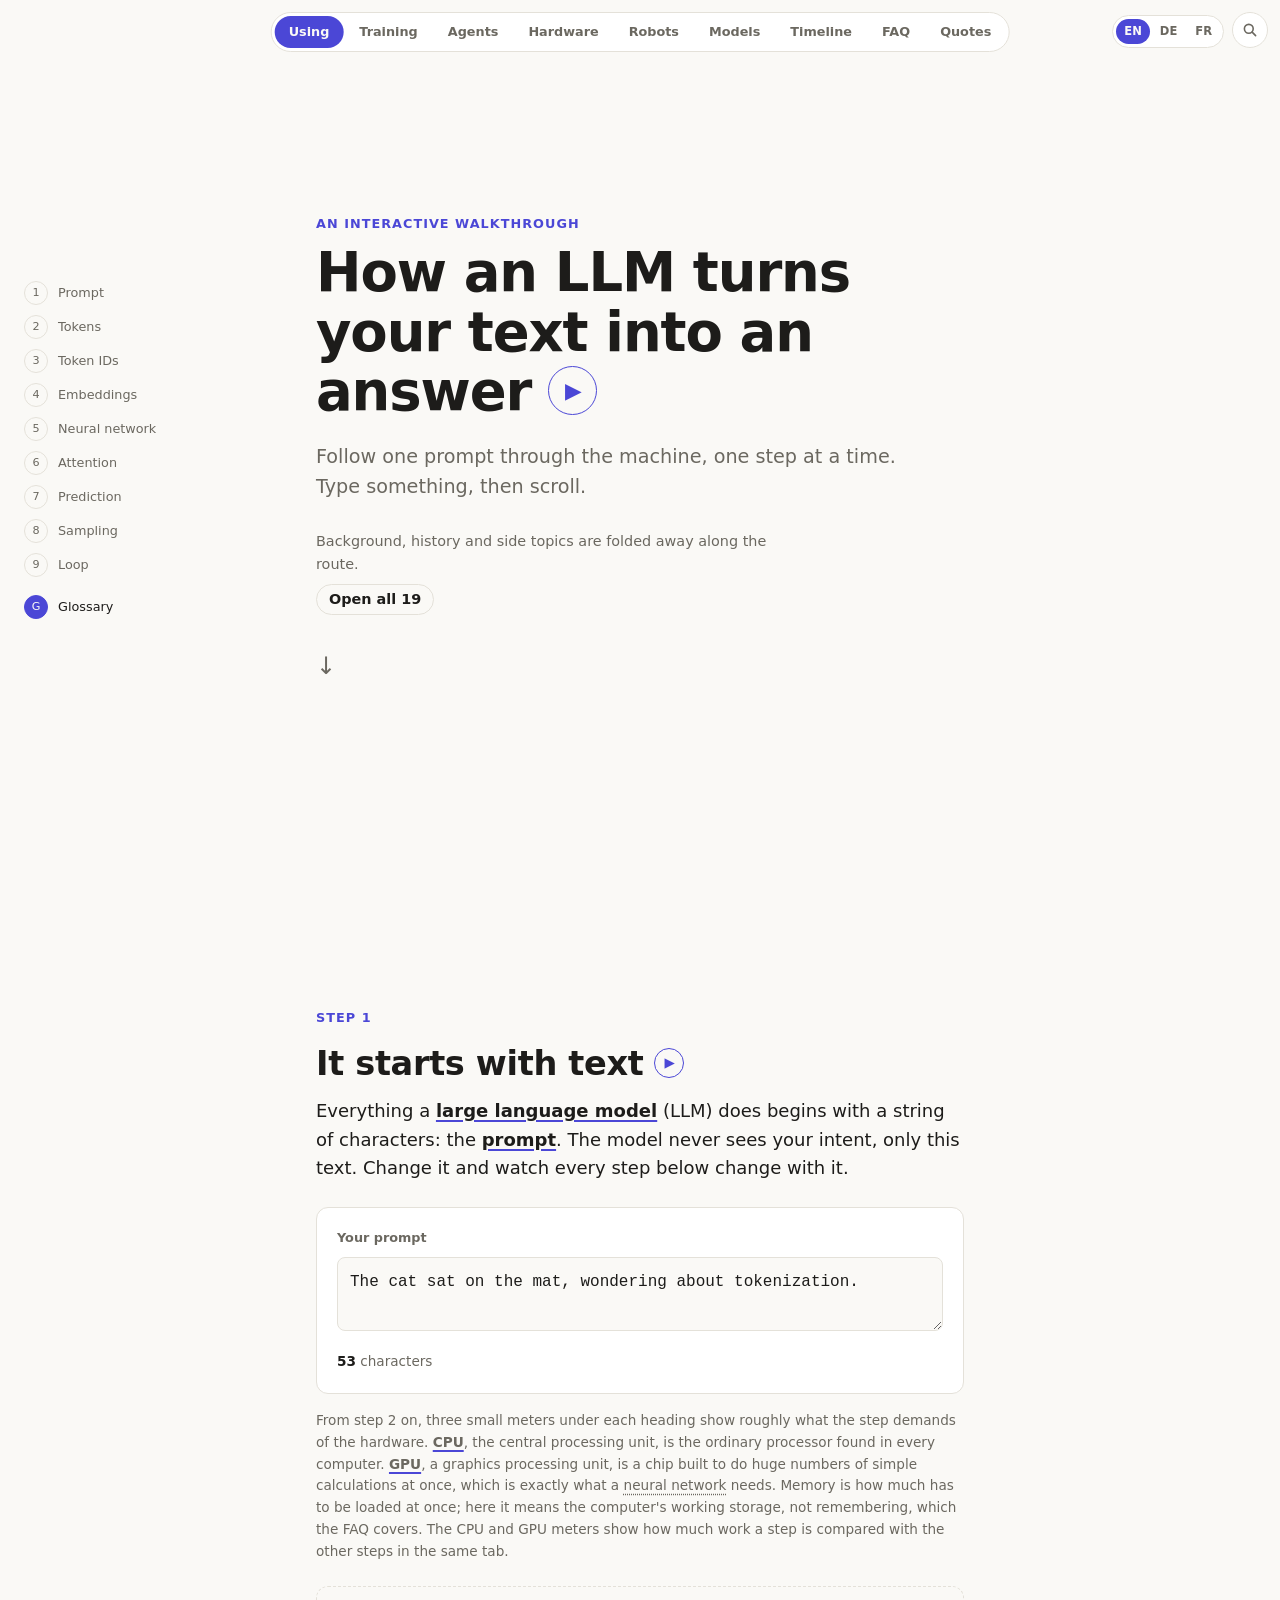
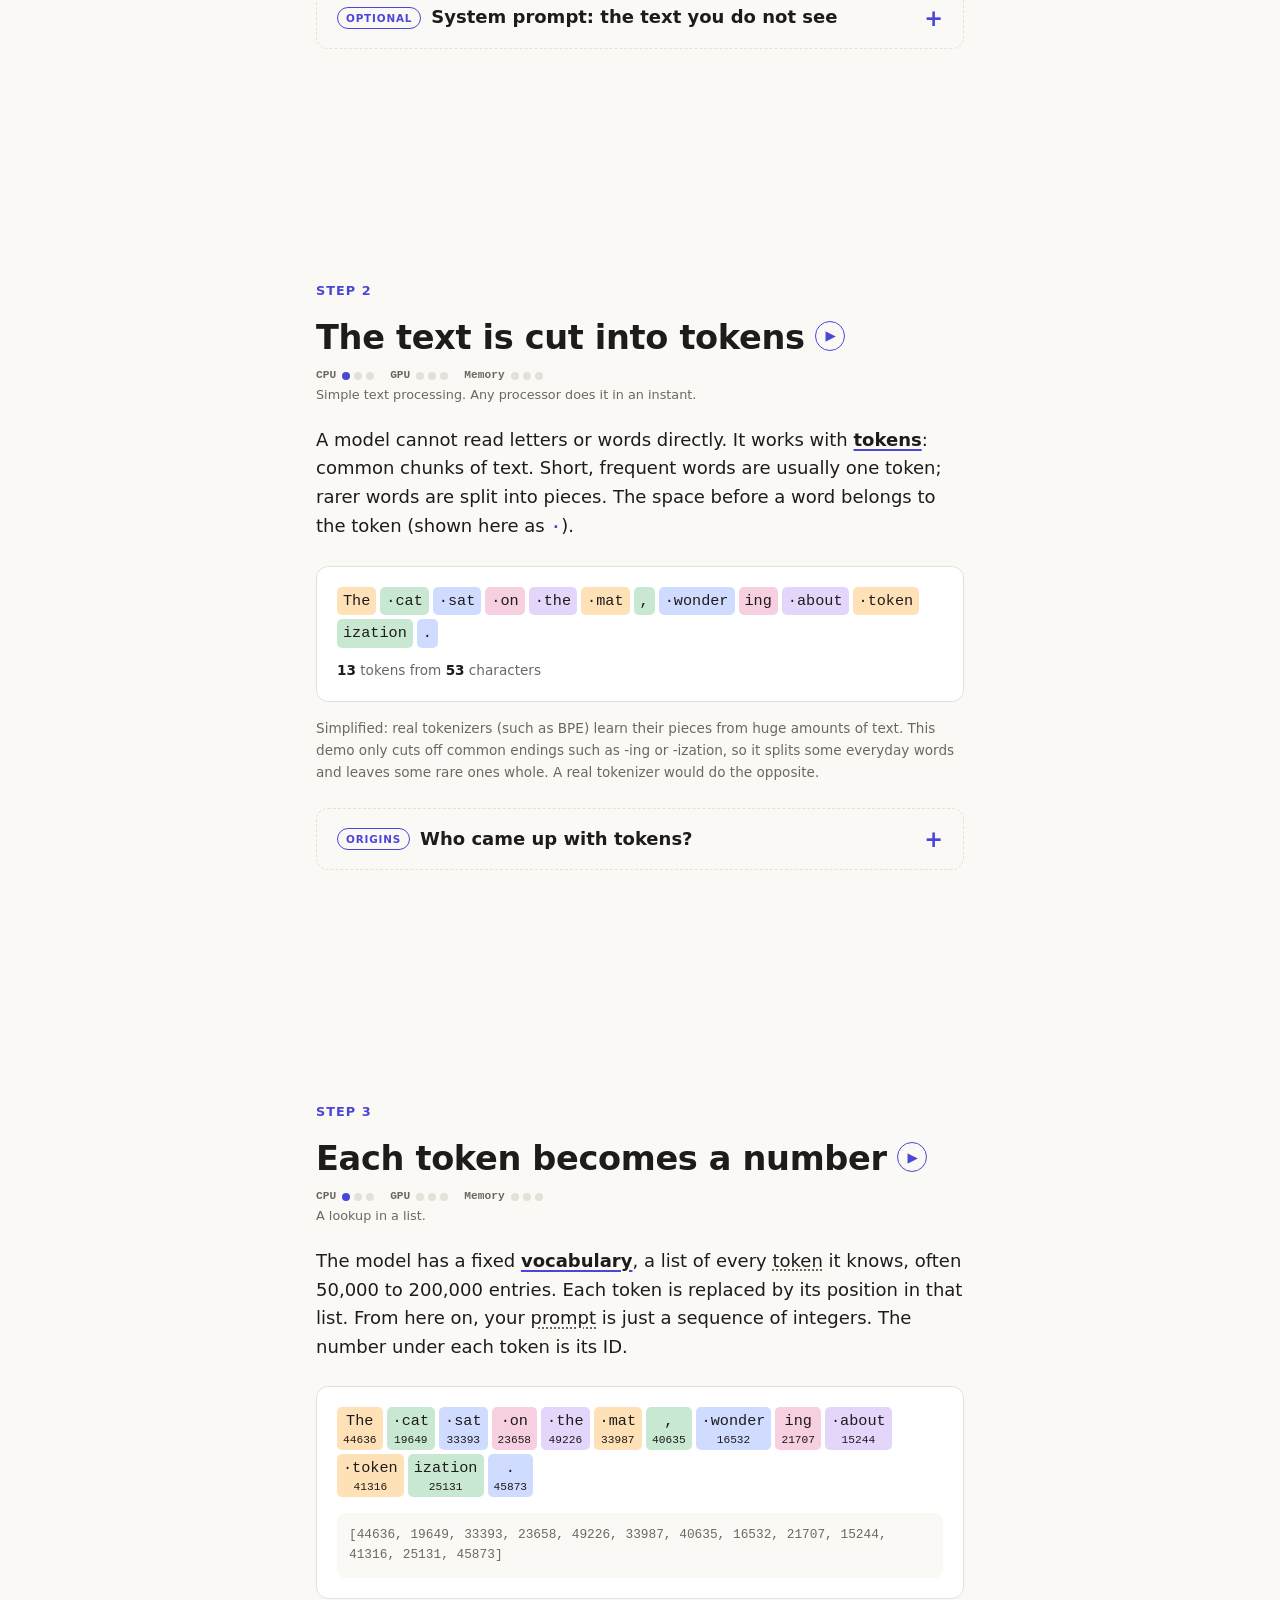
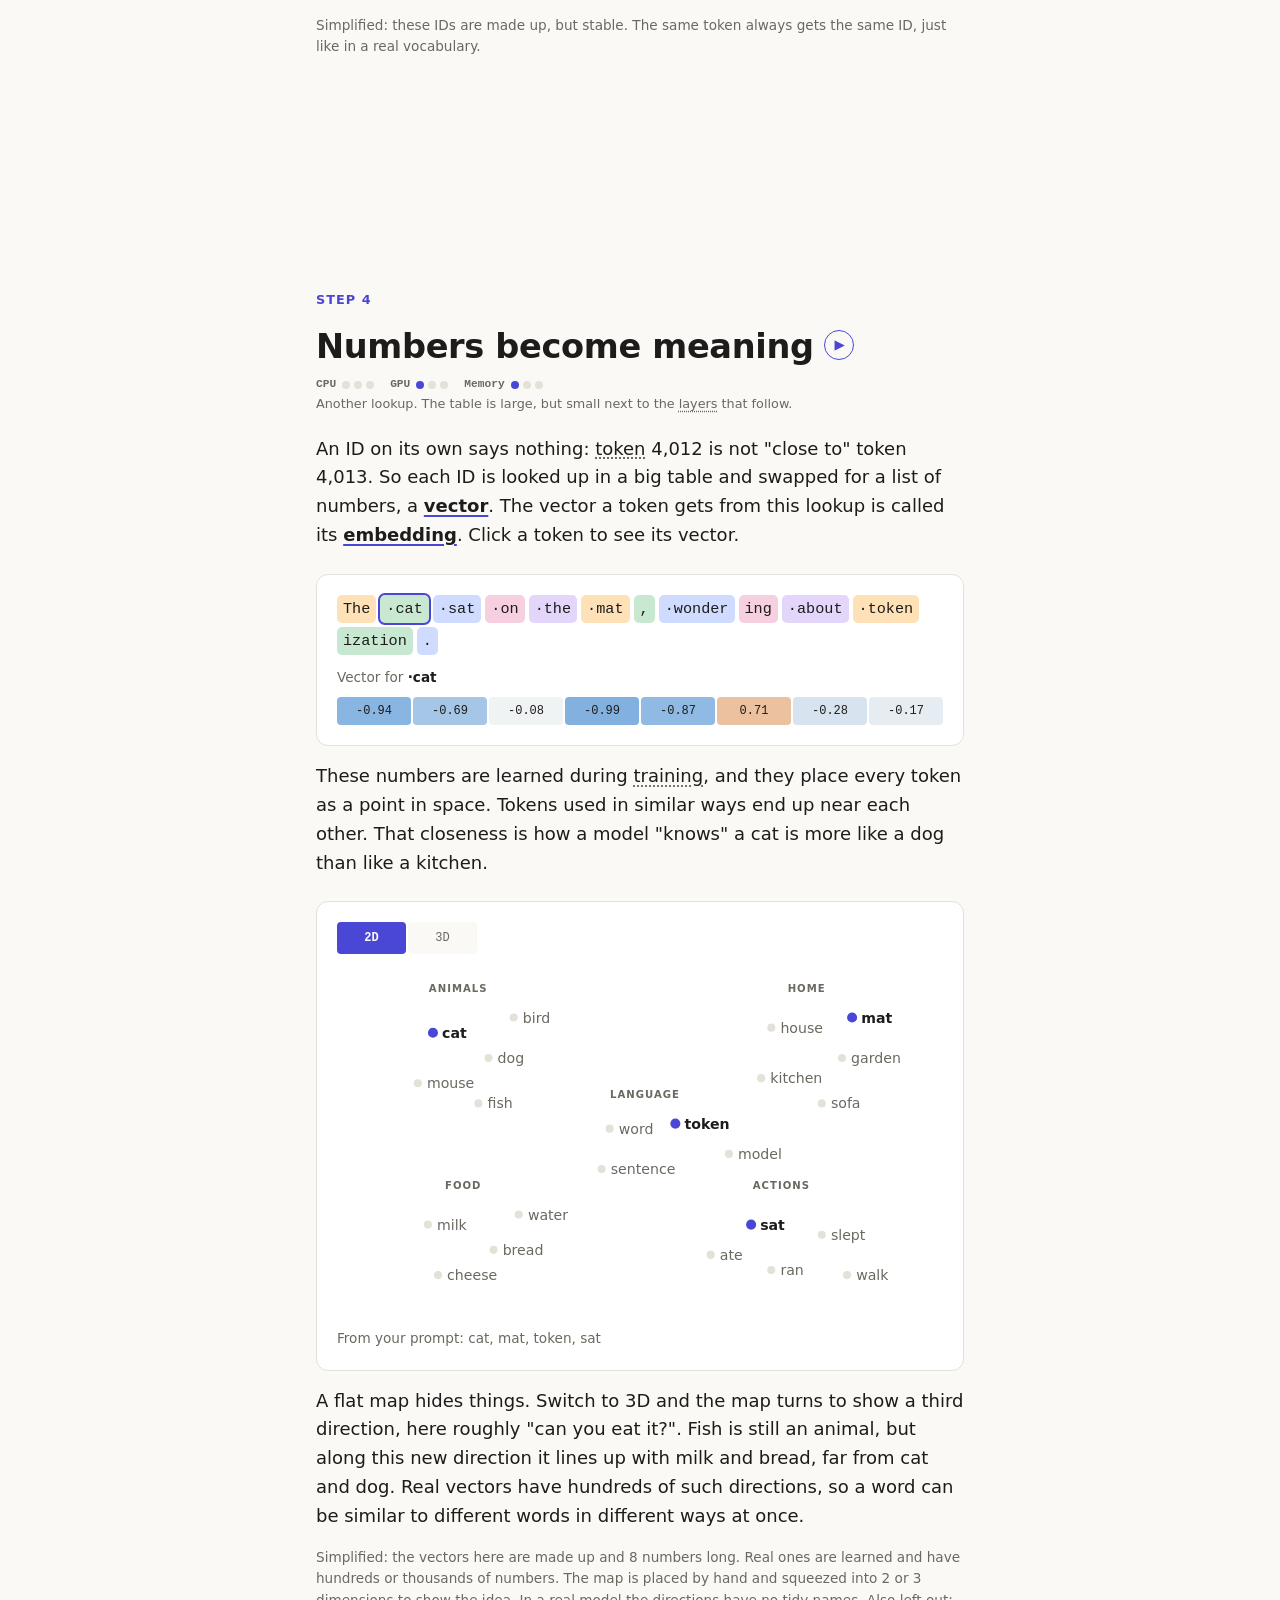
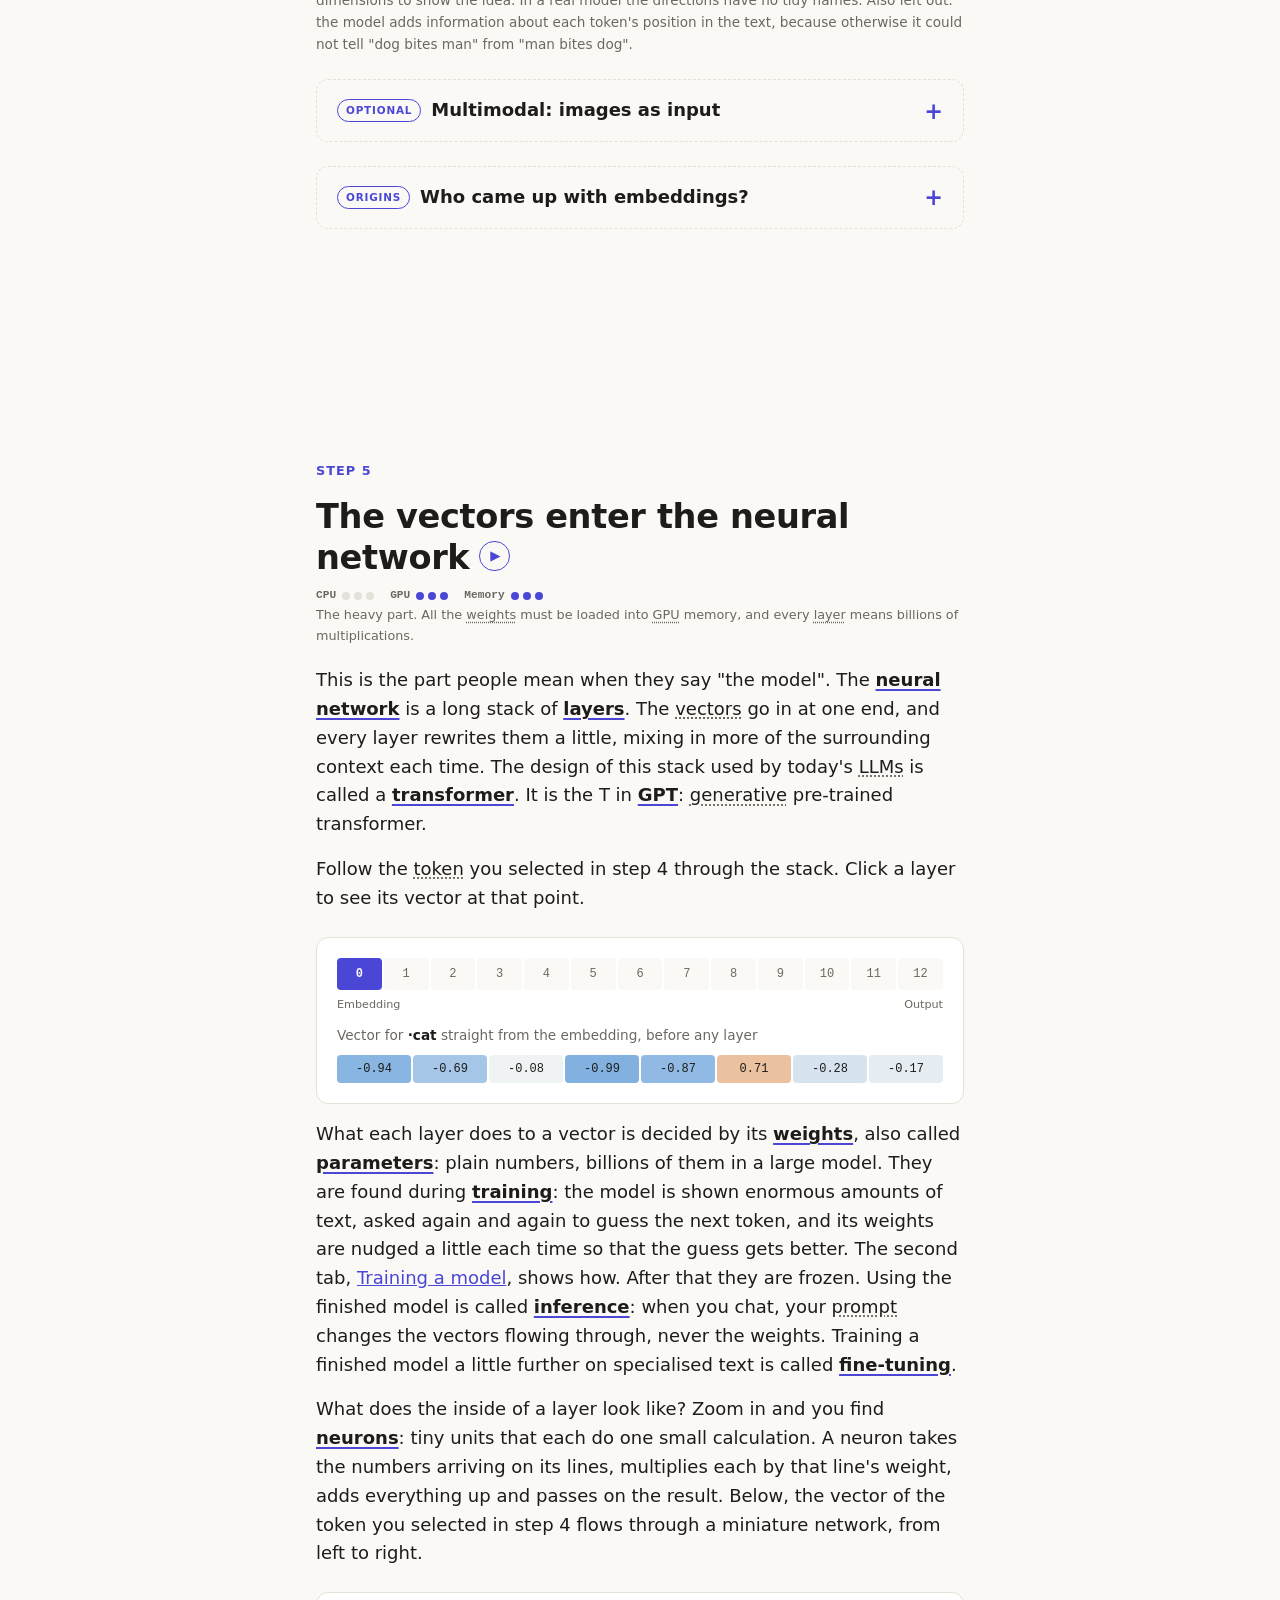
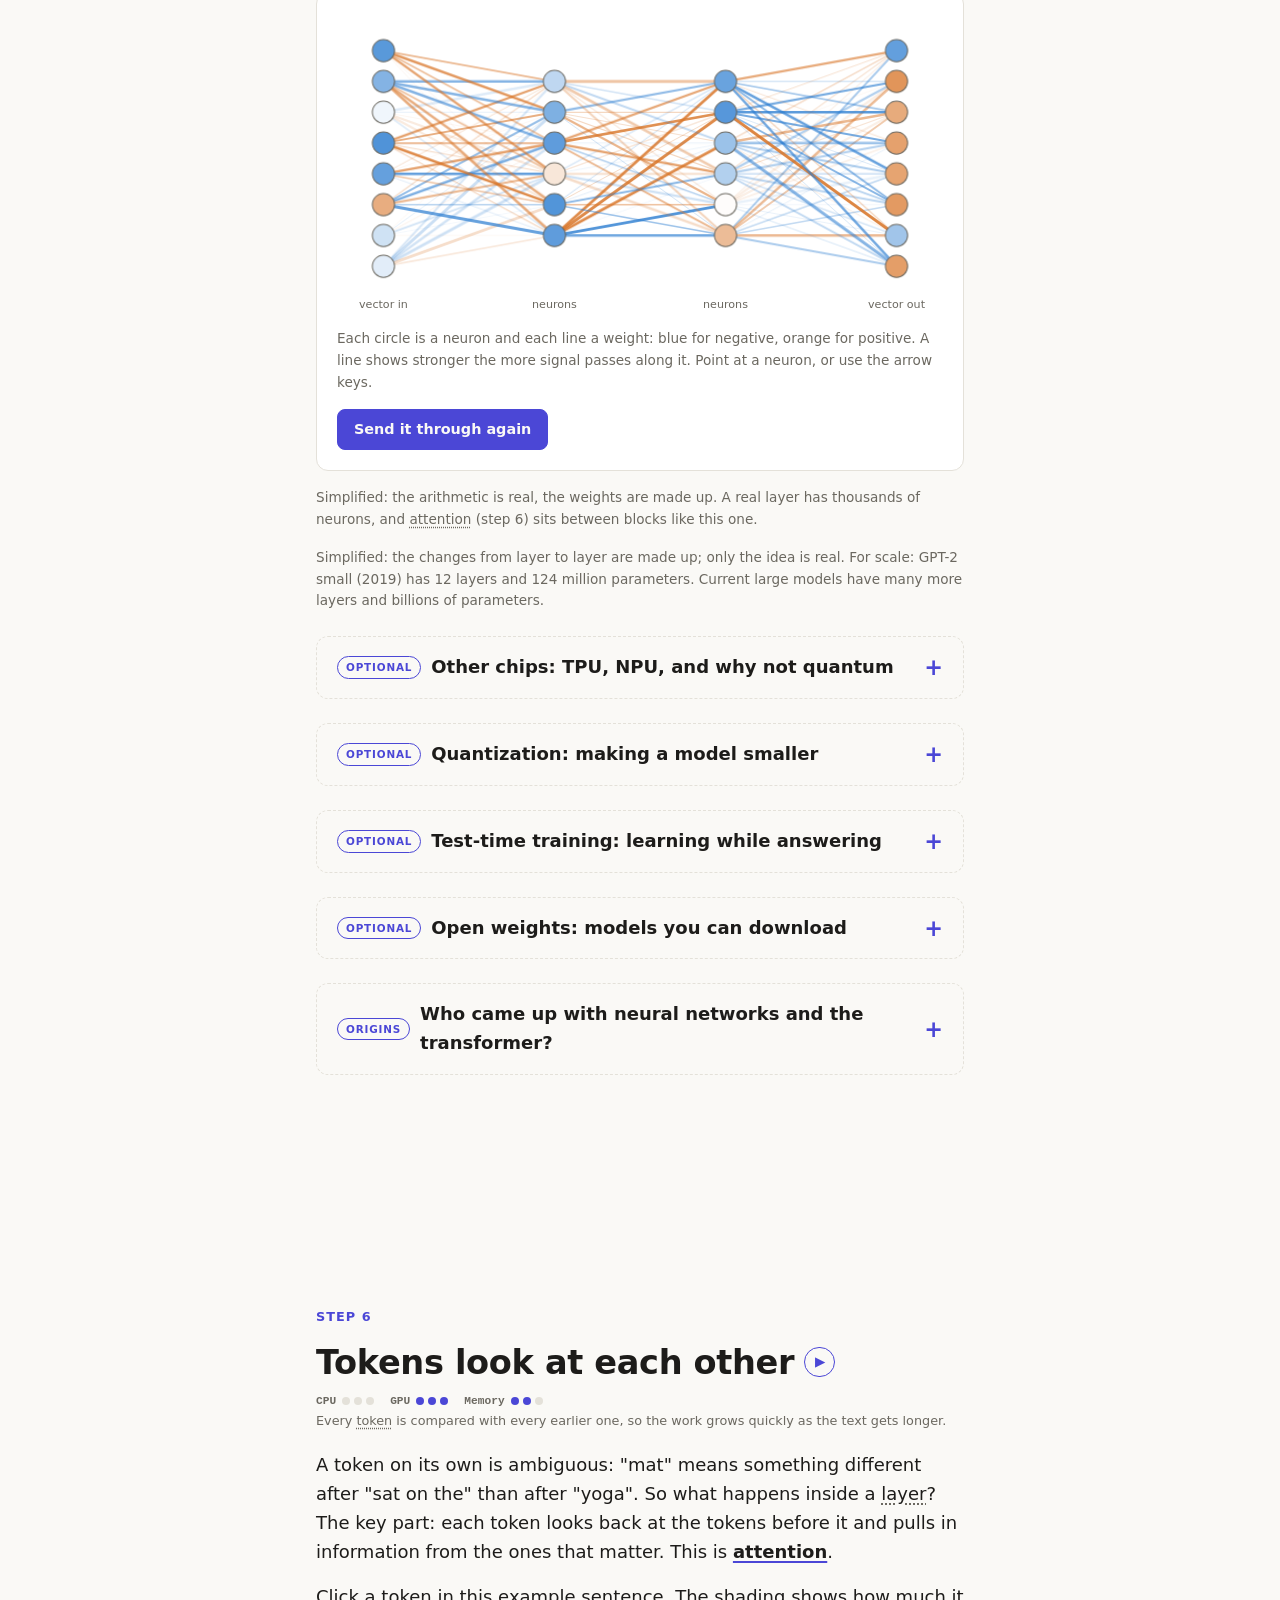
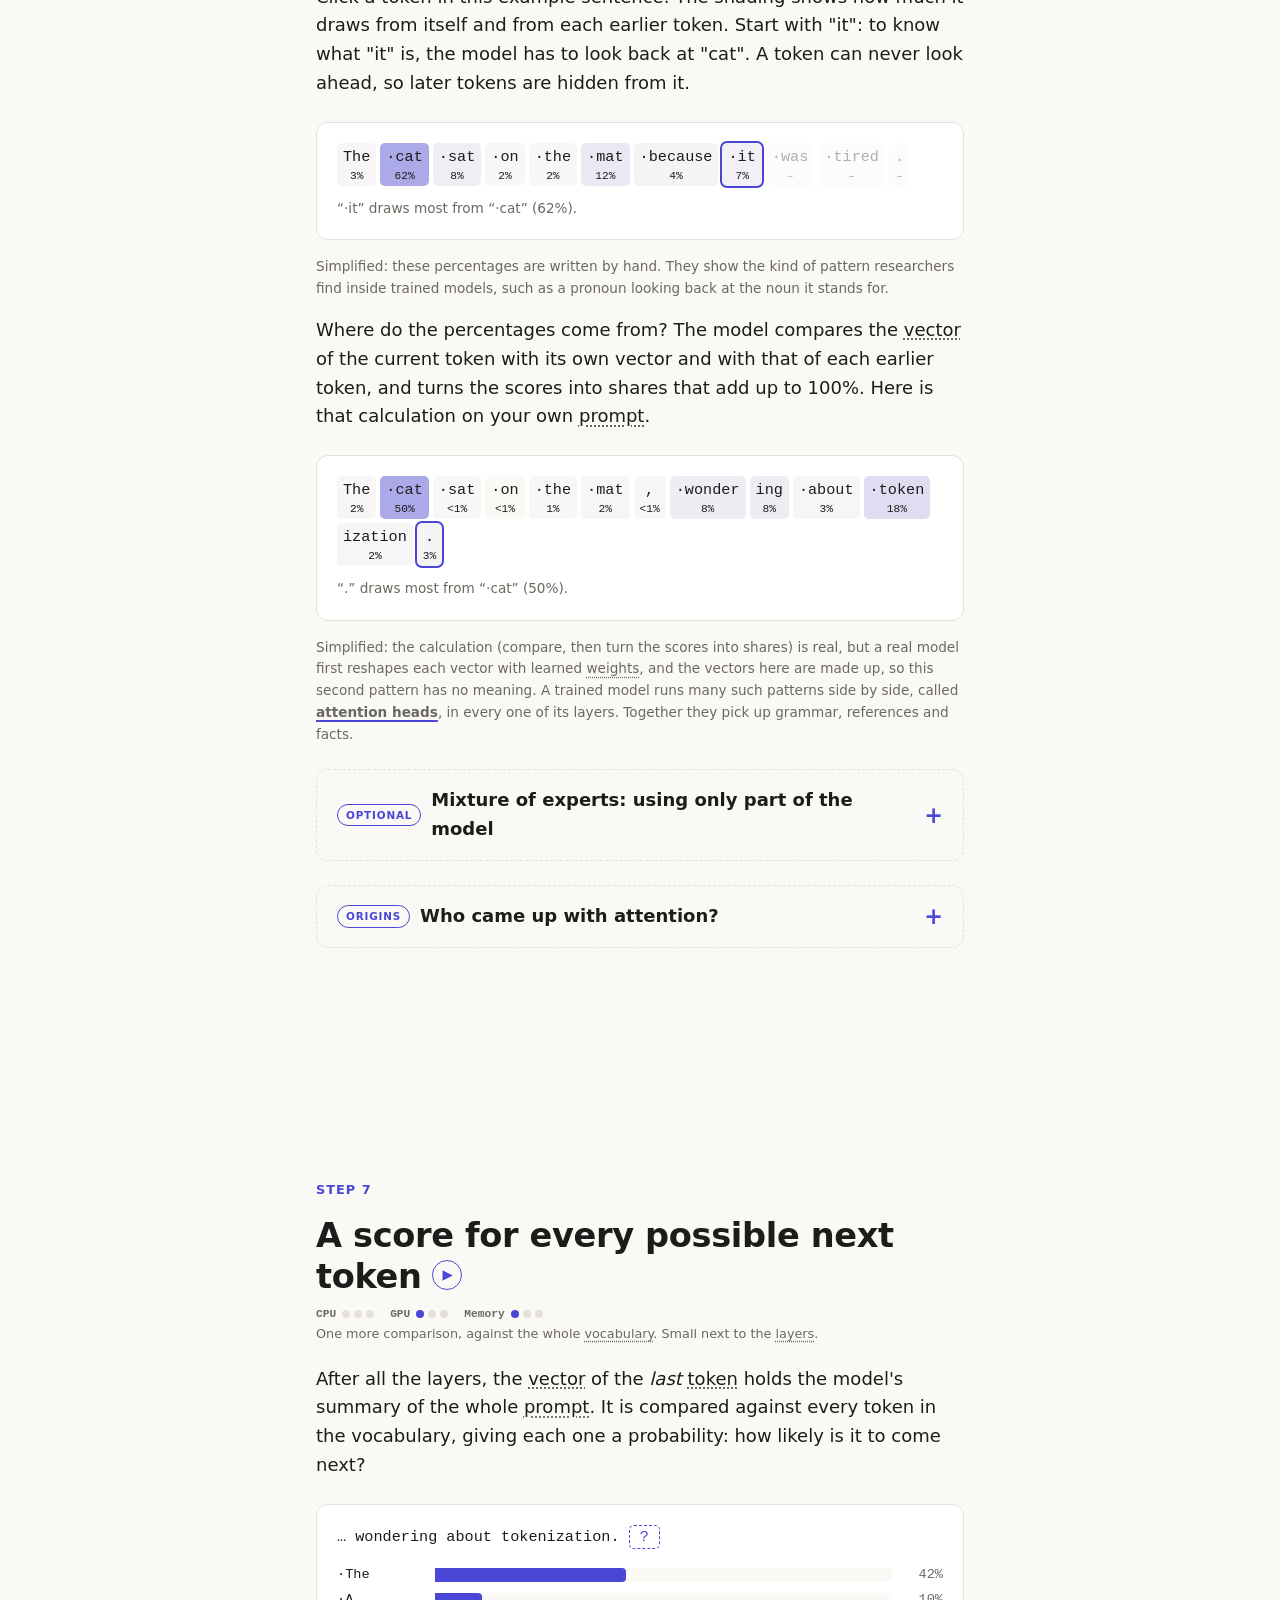
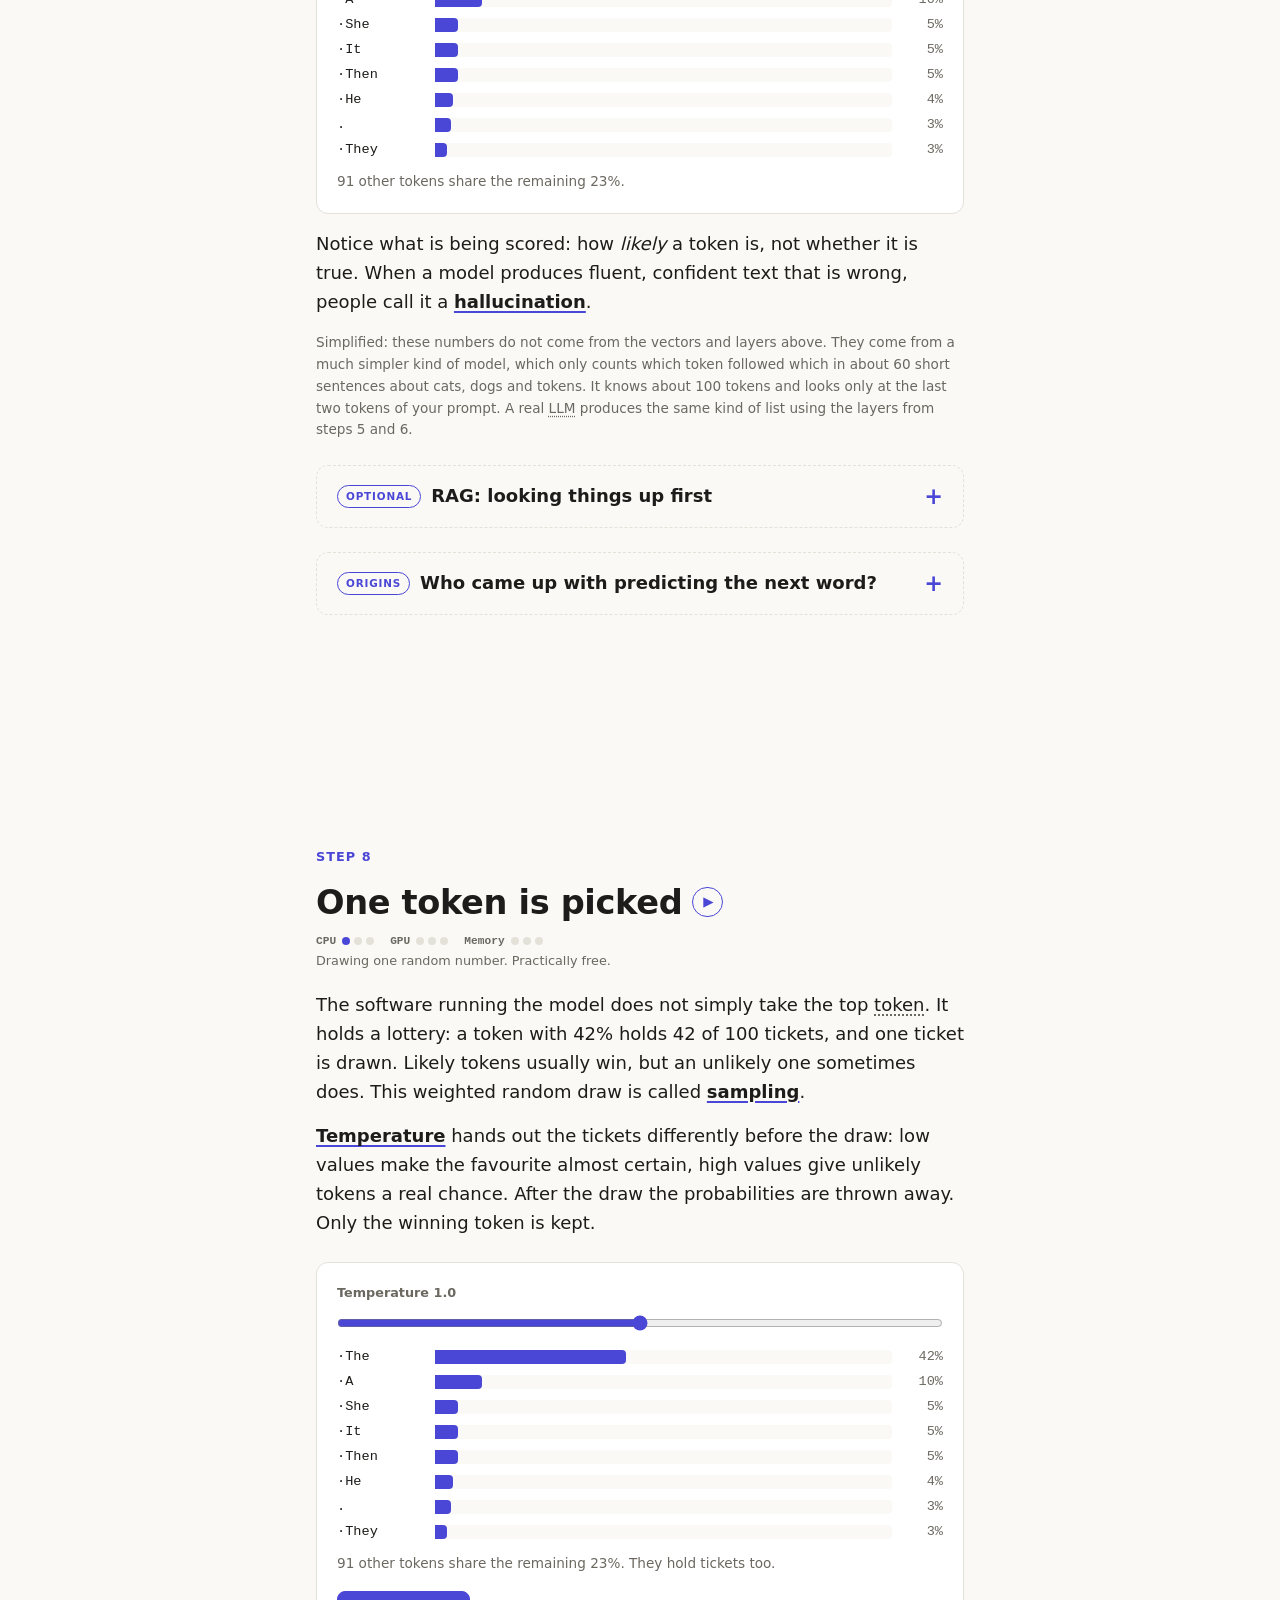
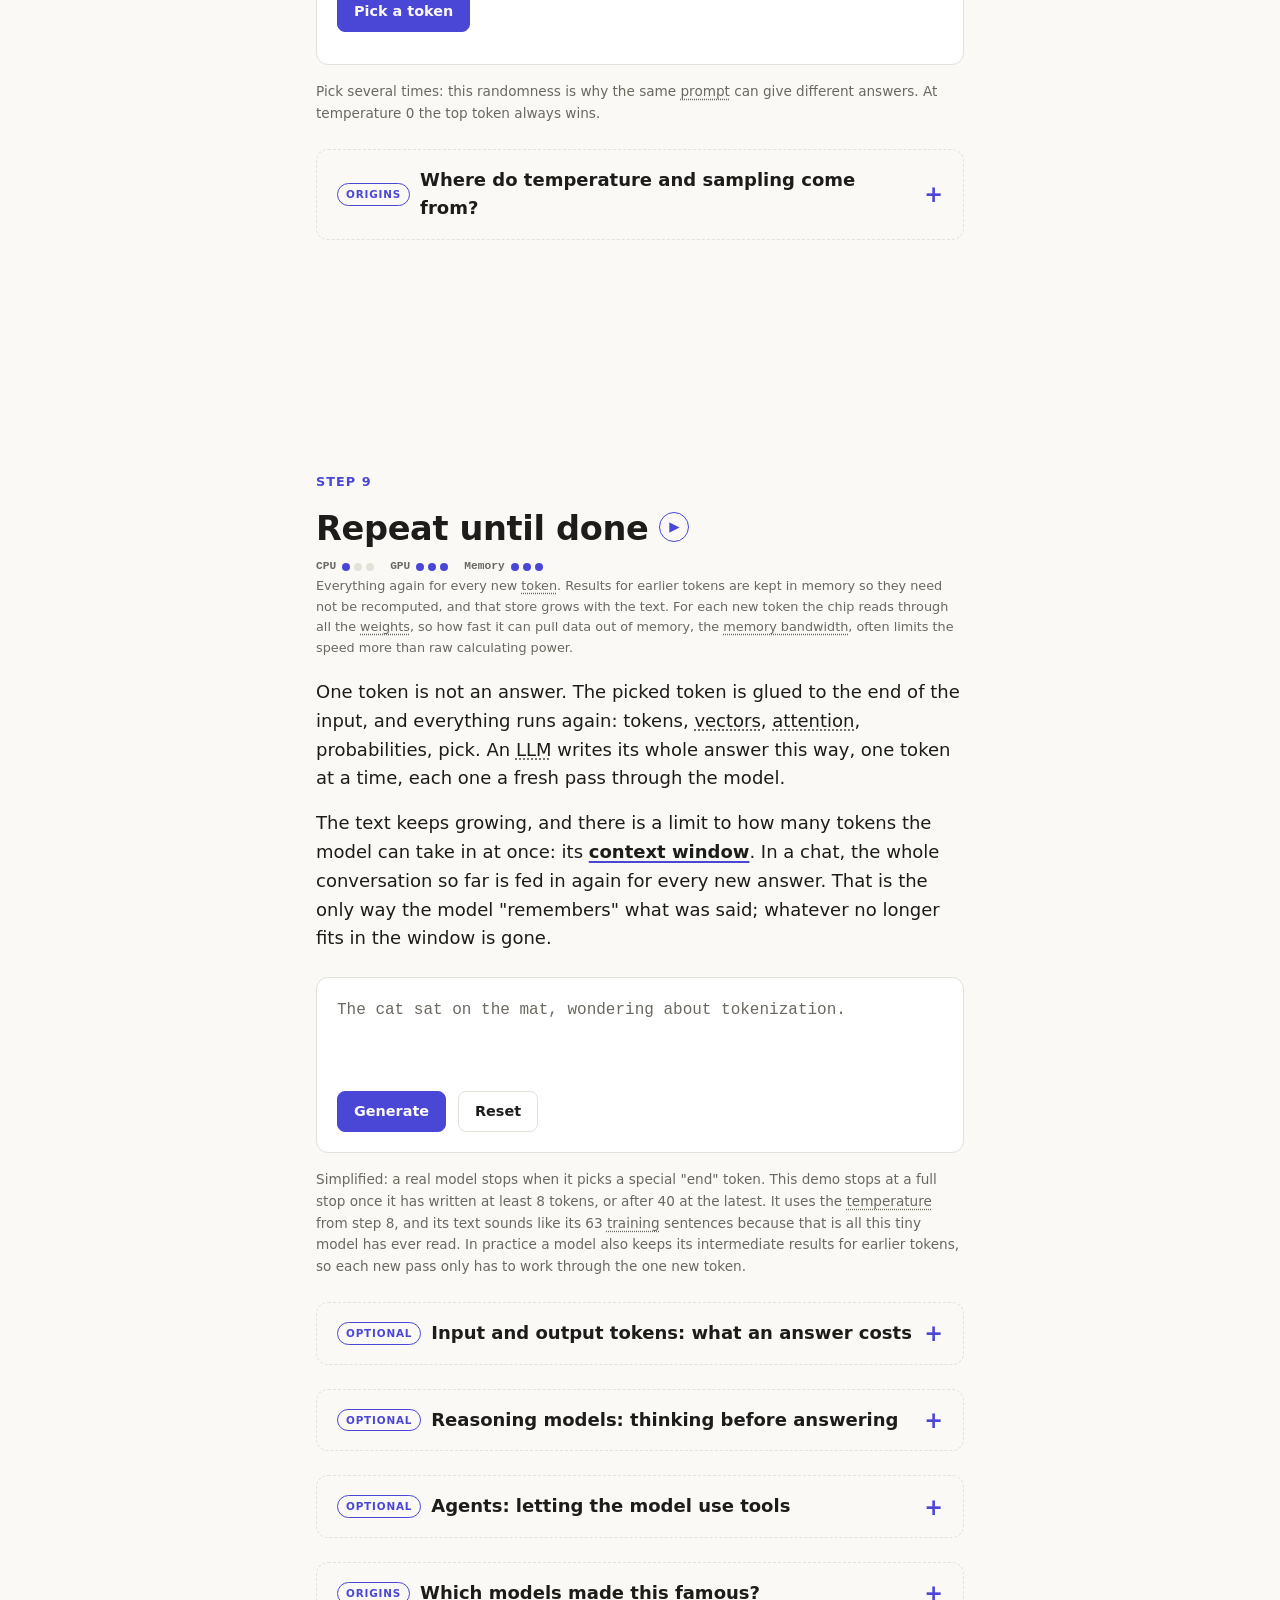
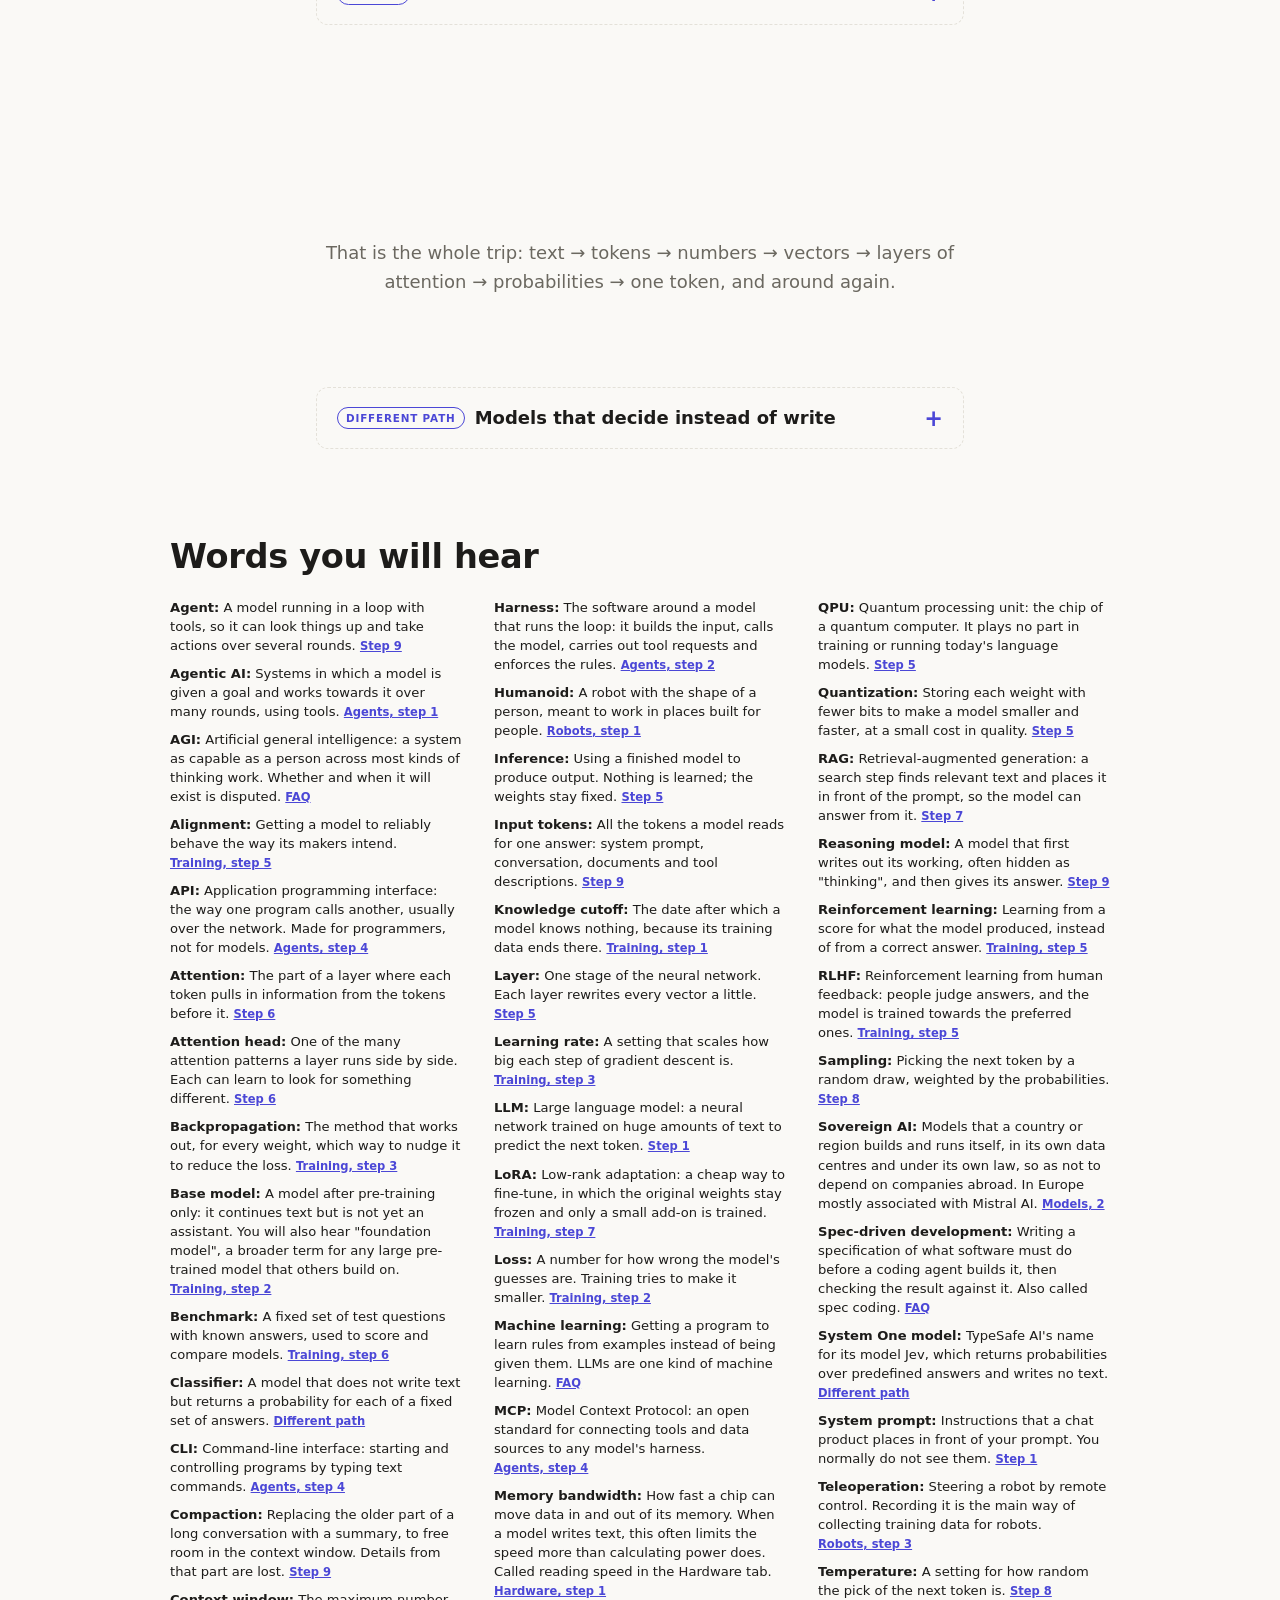
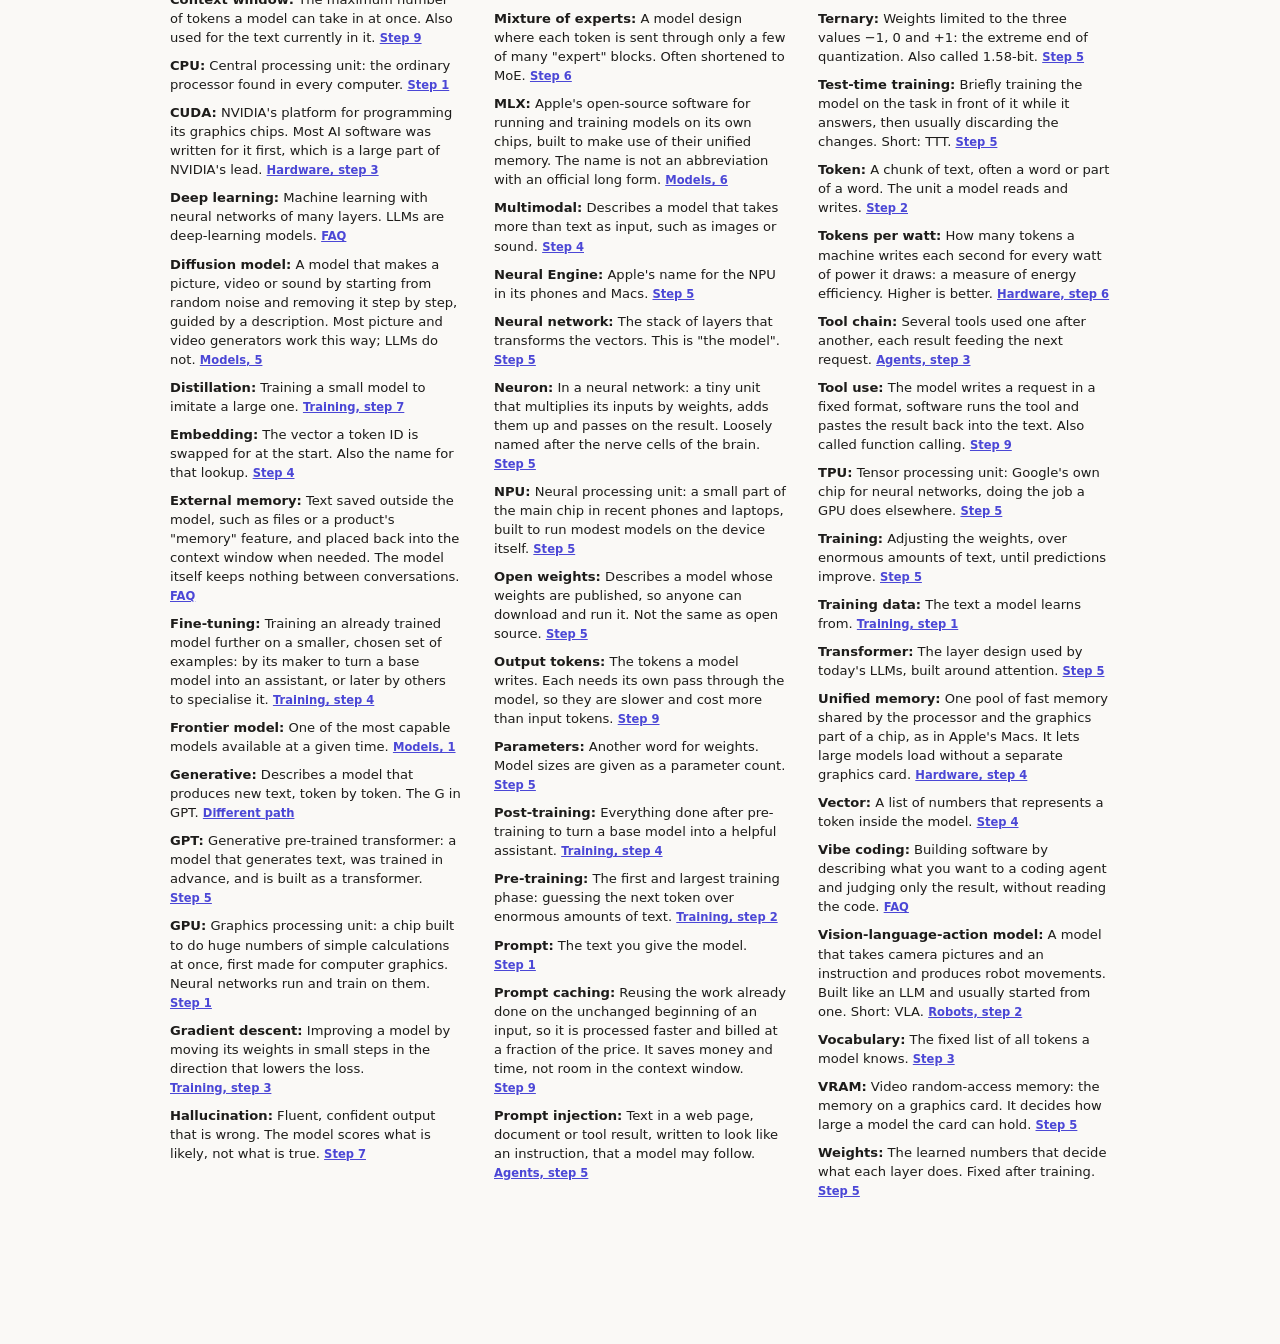
==== index.html @ c3bb7e85 "feat(i18n): add German and French editions, source links and reviewed content - Content: apply 31 ve" ====
<!doctype html>
<html lang="en">
<head>
  <meta charset="utf-8">
  <meta name="viewport" content="width=device-width, initial-scale=1">
  <meta name="color-scheme" content="light dark">
  <meta name="theme-color" content="#faf9f6" media="(prefers-color-scheme: light)">
  <meta name="theme-color" content="#151517" media="(prefers-color-scheme: dark)">
  <title>How an LLM works</title>
  <meta name="description" content="An interactive, step-by-step guide to how large language models work: from the first character of a prompt to the finished answer, plus training, agents and open questions.">
  <meta property="og:title" content="How an LLM works">
  <meta property="og:description" content="An interactive, step-by-step guide to how large language models work.">
  <meta property="og:type" content="website">
  <meta property="og:url" content="https://mon3yp3nny.github.io/llm-course/">
  <meta property="og:locale" content="en_GB">
  <meta property="og:locale:alternate" content="de_DE">
  <meta property="og:locale:alternate" content="fr_FR">
  <link rel="canonical" href="https://mon3yp3nny.github.io/llm-course/">
  <link rel="alternate" hreflang="en" href="https://mon3yp3nny.github.io/llm-course/">
  <link rel="alternate" hreflang="de" href="https://mon3yp3nny.github.io/llm-course/de/">
  <link rel="alternate" hreflang="fr" href="https://mon3yp3nny.github.io/llm-course/fr/">
  <link rel="alternate" hreflang="x-default" href="https://mon3yp3nny.github.io/llm-course/">
  <link rel="icon" href="data:image/svg+xml,%3Csvg xmlns='http://www.w3.org/2000/svg' viewBox='0 0 32 32'%3E%3Ccircle cx='16' cy='16' r='15' fill='%234b47d6'/%3E%3Cpath d='M12.5 9.5v13l11-6.5z' fill='%23faf9f6'/%3E%3C/svg%3E">
  <!-- Steps start out invisible and fade in only when scripts run; without them every tab is shown in full. -->
  <script>document.documentElement.classList.add('js')</script>
  <link rel="stylesheet" href="style.css">
  <noscript><style>.view[hidden] { display: block; } .rail, .search-open, .toggle-extras { display: none; }</style></noscript>
</head>
<body>
  <a class="skip" href="#content">Skip to content</a>
  <nav class="tabs" aria-label="Parts">
    <a href="#view-use" class="selected" aria-current="page">Using</a>
    <a href="#view-train">Training</a>
    <a href="#view-agents">Agents</a>
    <a href="#view-hardware">Hardware</a>
    <a href="#view-robots">Robots</a>
    <a href="#view-models">Models</a>
    <a href="#view-timeline">Timeline</a>
    <a href="#view-faq">FAQ</a>
    <a href="#view-quotes">Quotes</a>
  </nav>
  <button type="button" class="search-open" id="search-open" aria-label="Search this guide" title="Search ( / )">
    <svg viewBox="0 0 20 20" aria-hidden="true"><circle cx="8.5" cy="8.5" r="5.5"/><line x1="12.7" y1="12.7" x2="17" y2="17"/></svg>
  </button>
  <nav class="languages" aria-label="Language">
    <a href="index.html" lang="en" hreflang="en" title="English" aria-current="true">EN</a>
    <a href="de/index.html" lang="de" hreflang="de" title="Deutsch">DE</a>
    <a href="fr/index.html" lang="fr" hreflang="fr" title="Français">FR</a>
  </nav>
  <nav class="rail" aria-label="Steps"></nav>

  <main id="content" tabindex="-1">
    <div class="view" id="view-use">
    <header class="hero">
      <p class="eyebrow">An interactive walkthrough</p>
      <h1>How an LLM turns your text into an answer</h1>
      <p class="lead">
        Follow one prompt through the machine, one step at a time.
        Type something, then scroll.
      </p>
      <p class="hero-note">
        Background, history and side topics are folded away along the route.
        <button type="button" class="toggle-extras"></button>
      </p>
      <span class="scroll-hint" aria-hidden="true">↓</span>
    </header>

    <section class="step" id="prompt" data-title="Prompt">
      <p class="step-no">Step 1</p>
      <h2>It starts with text</h2>
      <p>
        Everything a <dfn data-term="LLM">large language model</dfn> (LLM) does begins with a
        string of characters: the <dfn>prompt</dfn>. The model never sees your intent, only this text. Change it and watch
        every step below change with it.
      </p>
      <div class="demo">
        <label for="prompt-input">Your prompt</label>
        <textarea id="prompt-input" rows="2" spellcheck="false">The cat sat on the mat, wondering about tokenization.</textarea>
        <p class="stat"><strong id="char-count">0</strong> characters</p>
      </div>
      <p class="note">
        From step 2 on, three small meters under each heading show roughly
        what the step demands of the hardware. <dfn>CPU</dfn>, the central
        processing unit, is the ordinary processor found in every computer. <dfn>GPU</dfn>, a
        graphics processing unit, is a chip built to do huge numbers of simple calculations at once, which
        is exactly what a neural network needs. Memory is how much has to be
        loaded at once; here it means the computer's working storage, not
        remembering, which the FAQ covers. The CPU and GPU meters show
        how much work a step is compared with the other steps in the same
        tab.
      </p>
      <details class="extra">
        <summary><span class="extra-tag">Optional</span> System prompt: the text you do not see</summary>
        <p>
          In a chat product, your prompt is not the only text the model
          receives. The company running it puts its own instructions in
          front: the <dfn>system prompt</dfn>. It sets things like the tone,
          the rules and today's date. Everything is then joined into one
          long text, with special marker tokens that say who is speaking.
        </p>
        <div class="demo">
          <p class="output"><span class="marker">[system]</span> You are a helpful assistant. Answer briefly and politely.
<span class="marker">[user]</span> <span class="prompt-text" id="chat-user"></span>
<span class="marker">[assistant]</span> </p>
          <p class="stat">The model continues this text after the last marker.</p>
        </div>
        <p>
          The impact: the same model can behave very differently in two
          products, because their instructions differ. A system prompt
          changes no weights. It is simply more text at the start of the
          input, and it uses up part of the context window.
        </p>
        <p class="note">
          Simplified: the markers look different for every model, and real
          system prompts are often several pages long. The rest of this page
          continues with your prompt alone.
        </p>
      </details>
    </section>

    <section class="step" id="tokens" data-title="Tokens">
      <p class="step-no">Step 2</p>
      <h2>The text is cut into tokens</h2>
      <p class="load" data-load="1,0,0"
         data-cpu="Cutting text into tokens is a lookup in a list of known pieces. Any processor does it in a fraction of a second."
         data-gpu="Not needed. Nothing is calculated in bulk yet."
         data-memory="Only the list of known tokens is needed, a few megabytes.">Simple text processing. Any processor does it in an instant.</p>
      <p>
        A model cannot read letters or words directly. It works with
        <dfn>tokens</dfn>: common chunks of text. Short, frequent words are
        usually one token; rarer words are split into pieces. The space
        before a word belongs to the token (shown here as
        <span class="space-mark">·</span>).
      </p>
      <div class="demo">
        <div class="chips" id="token-chips" data-empty="No tokens yet. Type a prompt in step 1."></div>
        <p class="stat">
          <strong id="token-count">0</strong> tokens from
          <strong id="char-count-2">0</strong> characters
        </p>
      </div>
      <p class="note">
        Simplified: real tokenizers (such as BPE) learn their pieces from huge
        amounts of text. This demo only cuts off common endings such as
        -ing or -ization, so it splits some everyday words and leaves some
        rare ones whole. A real tokenizer would do the opposite.
      </p>
      <details class="extra">
        <summary><span class="extra-tag">Origins</span> Who came up with tokens?</summary>
        <ul class="origins">
          <li><span>1994</span><span><strong>Philip Gage</strong> publishes byte pair encoding (BPE), a way to compress data by merging pairs of characters that often occur together.</span></li>
          <li><span>2015</span><span><strong>Rico Sennrich, Barry Haddow and Alexandra Birch</strong> at the University of Edinburgh use it to split rare words into pieces for machine translation. <a class="source" data-paper="bpe">Paper</a></span></li>
          <li><span>2019</span><span><strong>GPT-2</strong> from OpenAI uses this kind of tokenizer. Most LLMs since use it or a close relative.</span></li>
        </ul>
      </details>
    </section>

    <section class="step" id="ids" data-title="Token IDs">
      <p class="step-no">Step 3</p>
      <h2>Each token becomes a number</h2>
      <p class="load" data-load="1,0,0"
         data-cpu="Replacing each token by its number is a simple lookup."
         data-gpu="Not needed."
         data-memory="Negligible: the same list as in the step before.">A lookup in a list.</p>
      <p>
        The model has a fixed <dfn>vocabulary</dfn>, a list of every token it knows,
        often 50,000 to 200,000 entries. Each token is replaced by its
        position in that list. From here on, your prompt is just a sequence
        of integers. The number under each token is its ID.
      </p>
      <div class="demo">
        <div class="chips stacked" id="id-chips" data-empty="No tokens yet. Type a prompt in step 1."></div>
        <pre class="sequence" id="id-sequence"></pre>
      </div>
      <p class="note">
        Simplified: these IDs are made up, but stable. The same token always
        gets the same ID, just like in a real vocabulary.
      </p>
    </section>

    <section class="step" id="embeddings" data-title="Embeddings">
      <p class="step-no">Step 4</p>
      <h2>Numbers become meaning</h2>
      <p class="load" data-load="0,1,1"
         data-cpu="Hardly involved. The lookup happens on the graphics chip, where the table is kept."
         data-gpu="Light work: one row is fetched from the table for each token. No arithmetic yet."
         data-memory="The table holds one vector for every token of the vocabulary. Large in itself, but only a few percent of a big model at most.">Another lookup. The table is large, but small next to the layers that follow.</p>
      <p>
        An ID on its own says nothing: token 4,012 is not "close to" token
        4,013. So each ID is looked up in a big table and swapped for a list
        of numbers, a <dfn>vector</dfn>. The vector a token gets from this lookup is called its <dfn>embedding</dfn>. Click a token to see its vector.
      </p>
      <div class="demo">
        <div class="chips" id="embed-chips" data-empty="No tokens yet. Type a prompt in step 1."></div>
        <p class="stat">Vector for <strong id="vector-label"></strong></p>
        <div class="vector" id="vector-cells"></div>
      </div>
      <p>
        These numbers are learned during training, and they place every token
        as a point in space. Tokens used in similar ways end up near each
        other. That closeness is how a model "knows" a cat is more like a dog
        than like a kitchen.
      </p>
      <div class="demo">
        <div class="segments compact" id="map-mode">
          <button type="button" data-mode="2d" class="selected" aria-pressed="true">2D</button>
          <button type="button" data-mode="3d" aria-pressed="false">3D</button>
        </div>
        <svg id="word-map" viewBox="0 0 600 350" role="img" tabindex="0"
             aria-label="Map of words where related words sit close together"></svg>
        <p class="stat" id="map-hint" hidden>Drag sideways, or use the arrow keys, to turn the map. Let go and it swings on by itself.</p>
        <p class="stat" id="map-stat"></p>
      </div>
      <p>
        A flat map hides things. Switch to 3D and the map turns to show a
        third direction, here roughly "can you eat it?". Fish is still an
        animal, but along this new direction it lines up with milk and
        bread, far from cat and dog. Real vectors have hundreds of such
        directions, so a word can be similar to different words in
        different ways at once.
      </p>
      <p class="note">
        Simplified: the vectors here are made up and 8 numbers long. Real ones
        are learned and have hundreds or thousands of numbers. The map is
        placed by hand and squeezed into 2 or 3 dimensions to show the idea.
        In a real model the directions have no tidy names. Also left out:
        the model adds information about each token's position in the text,
        because otherwise it could not tell "dog bites man" from "man bites
        dog".
      </p>
      <details class="extra">
        <summary><span class="extra-tag">Optional</span> Multimodal: images as input</summary>
        <p>
          Text is not the only possible input. A <dfn>multimodal</dfn> model
          also takes images, and sometimes sound or video. The trick is to
          turn them into the same thing text becomes: a sequence of vectors.
          An image is cut into small squares called patches, and each patch
          is converted into one vector, just as each token is. Click a patch.
        </p>
        <div class="demo">
          <div class="patches" id="patches"></div>
          <p class="stat" id="patch-label"></p>
          <div class="vector" id="patch-cells"></div>
        </div>
        <p>
          From here on, the layers treat patch vectors and token vectors
          alike, and attention lets a word look at the parts of the picture
          it refers to. The impact: one model can describe a photo, read a
          chart or work from a screenshot. The price: a picture becomes a
          long row of vectors, so a single image can use as much of the
          context window as several pages of text.
        </p>
        <p class="note">
          Simplified: real models cut an image into hundreds of patches, and
          the vector shown here is made up.
        </p>
        <p class="origins-title">Where it comes from</p>
        <ul class="origins">
          <li><span>2020</span><span><strong>Alexey Dosovitskiy</strong> and colleagues at Google introduce the <strong>Vision Transformer</strong> in a paper titled "An Image Is Worth 16x16 Words": cut the image into patches and feed them to a transformer like words. <a class="source" data-paper="vit">Paper</a></span></li>
          <li><span>2021</span><span><strong>OpenAI</strong> releases <strong>CLIP</strong>, which learns to place images and their descriptions close together in one shared space of vectors. <a class="source" data-paper="clip">Paper</a></span></li>
          <li><span>2023</span><span><strong>OpenAI</strong> adds image input to ChatGPT, bringing multimodal models to a mass audience.</span></li>
        </ul>
      </details>
      <details class="extra">
        <summary><span class="extra-tag">Origins</span> Who came up with embeddings?</summary>
        <ul class="origins">
          <li><span>2003</span><span><strong>Yoshua Bengio</strong> and colleagues at the Université de Montréal train a neural network that learns a vector for every word. <a class="source" data-paper="bengio">Paper</a></span></li>
          <li><span>2013</span><span><strong>Tomas Mikolov</strong> and colleagues at Google release <strong>word2vec</strong>. It made word vectors fast to train, and famous through examples like "king − man + woman ≈ queen". <a class="source" data-paper="word2vec">Paper</a></span></li>
        </ul>
      </details>
    </section>

    <section class="step" id="network" data-title="Neural network">
      <p class="step-no">Step 5</p>
      <h2>The vectors enter the neural network</h2>
      <p class="load" data-load="0,3,3"
         data-cpu="The processor only hands over the job. The arithmetic is done elsewhere."
         data-gpu="Every layer multiplies every vector by tables of weights: billions of multiplications per token, which only a chip built for doing many at once gets through quickly."
         data-memory="All the weights must be loaded at once, close to the chip. For a large model that is tens or hundreds of gigabytes.">The heavy part. All the weights must be loaded into GPU memory, and every layer means billions of multiplications.</p>
      <p>
        This is the part people mean when they say "the model". The
        <dfn>neural network</dfn> is a long stack of <dfn>layers</dfn>. The
        vectors go in at one end, and every layer rewrites them a little,
        mixing in more of the surrounding context each time. The design of
        this stack used by today's LLMs is called a <dfn>transformer</dfn>. It is
        the T in <dfn>GPT</dfn>: generative pre-trained transformer.
      </p>
      <p>
        Follow the token you selected in step 4 through the stack. Click a
        layer to see its vector at that point.
      </p>
      <div class="demo">
        <div class="segments" id="layer-stack"></div>
        <p class="layer-ends"><span>Embedding</span><span>Output</span></p>
        <p class="stat" id="layer-label"></p>
        <div class="vector" id="layer-cells"></div>
      </div>
      <p>
        What each layer does to a vector is decided by its
        <dfn>weights</dfn>, also called <dfn>parameters</dfn>: plain numbers,
        billions of them in a large model. They are found during
        <dfn>training</dfn>: the model is shown enormous amounts of text,
        asked again and again to guess the next token, and its weights are
        nudged a little each time so that the guess gets better. The
        second tab, <a href="#view-train">Training a model</a>, shows how. After that they are frozen. Using the finished model is called
        <dfn>inference</dfn>: when you chat, your prompt changes the vectors
        flowing through, never the weights. Training a finished model a
        little further on specialised text is called <dfn>fine-tuning</dfn>.
      </p>
      <p>
        What does the inside of a layer look like? Zoom in and you find
        <dfn>neurons</dfn>: tiny units that each do one small calculation. A
        neuron takes the numbers arriving on its lines, multiplies each by
        that line's weight, adds everything up and passes on the result.
        Below, the vector of the token you selected in step 4 flows through
        a miniature network, from left to right.
      </p>
      <div class="demo">
        <svg id="neural-net" viewBox="0 0 600 300" role="img"
             aria-label="A small neural network: circles for neurons, lines for weights"></svg>
        <p class="stat" id="neural-stat"></p>
        <div class="actions">
          <button type="button" id="neural-send">Send it through again</button>
        </div>
      </div>
      <p class="note">
        Simplified: the arithmetic is real, the weights are made up. A real
        layer has thousands of neurons, and attention (step 6) sits between
        blocks like this one.
      </p>
      <p class="note">
        Simplified: the changes from layer to layer are made up; only the
        idea is real. For scale: GPT-2 small (2019) has 12 layers and 124
        million parameters. Current large models have many more layers and
        billions of parameters.
      </p>
      <details class="extra">
        <summary><span class="extra-tag">Optional</span> Other chips: TPU, NPU, and why not quantum</summary>
        <p>
          The GPU is the most common chip for neural networks, but not the
          only one. A <dfn>TPU</dfn>, tensor processing unit, is Google's own
          chip, designed from the start for the calculations of neural
          networks; Google trains and runs its Gemini models on them, and
          other large companies build similar chips of their own. An
          <dfn>NPU</dfn>, neural processing unit, is the small relative found
          in recent phones and laptops, built to run modest models on the
          device itself with little power.
        </p>
        <p>
          All of these do the job this guide ascribes to the GPU: huge
          numbers of simple calculations at once. They give up some of the
          GPU's flexibility to be cheaper or more economical at that one
          job. Where a meter on this page says GPU, read it as "a chip of
          this kind". The <a href="#view-hardware">Hardware tab</a> compares
          whole machines.
        </p>
        <p>
          Apple calls the NPU in its phones and Macs the
          <dfn>Neural Engine</dfn>. It may come as a surprise that the usual
          tools for running language models on a Mac do not use it. It was
          built for tasks of a fixed size, such as recognising images and
          speech, and writing text token by token suits it poorly. On a Mac,
          models run on the graphics part of the chip, helped by fast memory
          that the processor and the graphics share.
        </p>
        <p>
          "AI GPU" is a label with three meanings. It can mean a graphics
          chip with extra circuits built in for the arithmetic of neural
          networks, which most recent ones have. It can mean the cards in
          data centres, which are GPUs in name only: they have no connection
          for a screen and a great deal of memory, and they are what the big
          models run on. And it can mean the reverse, a graphics card that
          uses a small neural network to sharpen the picture in games. For
          running a model at home, none of these labels is the number that
          matters. That is the card's memory, called <dfn>VRAM</dfn>, because
          it decides which models fit.
        </p>
        <p>
          A <dfn>QPU</dfn>, quantum processing unit, is something else
          entirely, and it plays no part in today's language models. No LLM
          is trained or run on a quantum computer. The machines that exist
          are far too small and too error-prone for billions of weights, and
          no advantage for this kind of calculation has been shown. There is
          research, mostly small experiments in which a tiny part of a model
          runs on a quantum chip. For now the help flows mainly the other
          way: AI is used to help quantum computers correct their errors.
        </p>
      </details>
      <details class="extra">
        <summary><span class="extra-tag">Optional</span> Quantization: making a model smaller</summary>
        <p>
          Each weight is normally stored as a very precise number, using 16
          or 32 bits. <dfn>Quantization</dfn> stores every weight with fewer
          bits, by rounding it to the nearest of a small set of allowed
          values. Choose how many bits each weight gets.
        </p>
        <div class="demo">
          <div class="segments" id="bit-options"></div>
          <p class="stat">Eight example weights, as trained</p>
          <div class="vector" id="weights-original"></div>
          <p class="stat" id="quant-label"></p>
          <div class="vector" id="weights-stored"></div>
          <p class="stat" id="quant-error"></p>
          <p class="stat">Size of a model with 7 billion parameters</p>
          <div class="bars wide" id="size-bars"></div>
        </div>
        <p>
          The impact: fewer bits mean a smaller file, less memory and faster
          answers, because there is less data to move for every token. This is what lets a model run on a laptop or a phone
          instead of in a data centre. The price is a small rounding error
          in every weight. With the rounding methods in everyday use, 8 bits is
          barely measurable, around 4 bits answers get slightly worse, and
          below that quality drops quickly. Newer methods get much lower
          without that drop; see the examples below.
        </p>
        <p class="note">
          Simplified: real quantization picks the allowed values more
          cleverly, separately for each group of weights. Labels such as
          "4-bit" or "Q4" on a downloadable model refer to this.
        </p>
        <p class="origins-title">Where it comes from</p>
        <ul class="origins">
          <li><span>2023</span><span><strong>Georgi Gerganov</strong>'s open-source project <strong>llama.cpp</strong> makes it common to run 4-bit models on an ordinary laptop.</span></li>
          <li><span>2024</span><span><strong>Microsoft Research</strong> goes to the extreme with <strong>BitNet b1.58</strong>: every weight is −1, 0 or +1, about 1.58 bits. Weights with just these three values are called <dfn>ternary</dfn>. The model is trained that way from the start instead of being rounded afterwards, which is why it still works. <a class="source" data-paper="bitnet">Paper</a></span></li>
          <li><span>2026</span><span><strong>PrismML</strong> releases <strong>Ternary Bonsai 2 27B</strong>, an existing 27-billion-parameter model compressed to −1, 0 and +1 weights, where each small group of weights shares one precise scaling number. It takes 5.9 GB instead of about 54 GB, and PrismML reports that it keeps 98% of the original's benchmark score.</span></li>
        </ul>
      </details>
      <details class="extra">
        <summary><span class="extra-tag">Optional</span> Test-time training: learning while answering</summary>
        <p>
          The rule above was: once training is over, the weights are frozen.
          <dfn>Test-time training</dfn> (TTT) is the exception. Before it
          answers, the model runs a few quick training steps on the task in
          front of it, for example on the examples in your prompt, so its
          weights shift towards this one problem. After the answer the
          changes are usually thrown away, and the next request starts from
          the original weights again.
        </p>
        <div class="demo">
          <p class="stat" id="ttt-label"></p>
          <div class="vector" id="ttt-cells"></div>
          <div class="actions">
            <button type="button" id="ttt-step">Train one step</button>
            <button type="button" id="ttt-reset" class="quiet">Answer and reset</button>
          </div>
        </div>
        <p>
          The impact: the model copes better with unfamiliar tasks that
          differ from anything in its training text, such as new kinds of
          puzzles. The price: every request now contains a small training
          run, which makes it much slower and more expensive. So far it is
          mostly used in research, not in everyday chat products.
        </p>
        <p>
          Two things it is easy to confuse it with. Fine-tuning also changes
          the weights, but ahead of time and for good. And a prompt that
          simply contains examples changes no weights at all.
        </p>
        <p class="note">
          Simplified: the changes to the weights here are made up.
        </p>
        <p class="origins-title">Where it comes from</p>
        <ul class="origins">
          <li><span>2019</span><span><strong>Yu Sun</strong> and colleagues at UC Berkeley introduce test-time training, at first for image recognition. <a class="source" data-paper="ttt">Paper</a></span></li>
          <li><span>2024</span><span><strong>Ekin Akyürek</strong> and colleagues at MIT apply it to an LLM and report large gains on ARC, a benchmark of abstract puzzles that language models find hard. <a class="source" data-paper="tttLlm">Paper</a></span></li>
        </ul>
      </details>
      <details class="extra">
        <summary><span class="extra-tag">Optional</span> Open weights: models you can download</summary>
        <p>
          A trained model is, in the end, a file full of weights. Some
          companies keep that file to themselves and only let you send
          prompts to their servers. Others publish it. A model with
          <dfn>open weights</dfn> can be downloaded and run on your own
          hardware, and it is what makes quantization and fine-tuning by
          anyone possible in the first place.
        </p>
        <p>
          The impact: your prompts never leave your machine, there is no
          price per token, the model keeps working offline, and nobody can
          change or withdraw it. The price: you need the hardware and the
          know-how, and the very largest models are usually not released
          this way.
        </p>
        <p>
          Open weights are not the same as open source. The file is public,
          but the training text and training code often are not, and the
          licence decides what you may do with the model.
        </p>
        <p class="origins-title">Where it comes from</p>
        <ul class="origins">
          <li><span>2019</span><span><strong>OpenAI</strong> releases the weights of <strong>GPT-2</strong> in stages over nine months, out of concern about misuse. It started the debate about whether to publish at all.</span></li>
          <li><span>2023</span><span><strong>Meta</strong> releases <strong>Llama</strong>, first to researchers and a few months later for general use. A large community forms around running, shrinking and adapting downloadable models.</span></li>
        </ul>
      </details>
      <details class="extra">
        <summary><span class="extra-tag">Origins</span> Who came up with neural networks and the transformer?</summary>
        <ul class="origins">
          <li><span>1958</span><span><strong>Frank Rosenblatt</strong> presents the perceptron, an early neural network that learns from examples. <a class="source" data-paper="perceptron">Paper</a></span></li>
          <li><span>1986</span><span><strong>David Rumelhart, Geoffrey Hinton and Ronald Williams</strong> popularise backpropagation, the method still used to train neural networks. <a class="source" data-paper="backprop">Paper</a></span></li>
          <li><span>2017</span><span>Eight researchers at <strong>Google</strong> publish <a class="source" data-paper="attention">"Attention Is All You Need"</a>, the paper that introduces the transformer.</span></li>
          <li><span>2018</span><span><strong>OpenAI</strong> releases the first <strong>GPT</strong>. <a class="source" data-paper="gpt1">Paper</a></span></li>
        </ul>
      </details>
    </section>

    <section class="step" id="attention" data-title="Attention">
      <p class="step-no">Step 6</p>
      <h2>Tokens look at each other</h2>
      <p class="load" data-load="0,3,2"
         data-cpu="Not involved in the arithmetic."
         data-gpu="Every token is compared with every earlier token, in every layer. Twice the text means about four times the comparisons."
         data-memory="Its weights are a smaller share of the model, but results for every token have to be kept, and they grow with the length of the text.">Every token is compared with every earlier one, so the work grows quickly as the text gets longer.</p>
      <p>
        A token on its own is ambiguous: "mat" means something different after
        "sat on the" than after "yoga". So what happens inside a layer? The
        key part: each token looks back at the tokens before it and pulls in
        information from the ones that matter. This is
        <dfn>attention</dfn>.
      </p>
      <p>
        Click a token in this example sentence. The shading shows how much
        it draws from itself and from each earlier token. Start with "it": to know what "it"
        is, the model has to look back at "cat". A token can never look
        ahead, so later tokens are hidden from it.
      </p>
      <div class="demo">
        <div class="chips stacked own-tokens" id="example-chips"></div>
        <p class="stat" id="example-stat"></p>
      </div>
      <p class="note">
        Simplified: these percentages are written by hand. They show the kind of
        pattern researchers find inside trained models, such as a pronoun
        looking back at the noun it stands for.
      </p>
      <p>
        Where do the percentages come from? The model compares the vector of
        the current token with its own vector and with that of each earlier token, and turns
        the scores into shares that add up to 100%. Here is that calculation
        on your own prompt.
      </p>
      <div class="demo">
        <div class="chips stacked" id="attention-chips" data-empty="No tokens yet. Type a prompt in step 1."></div>
        <p class="stat" id="attention-stat"></p>
      </div>
      <p class="note">
        Simplified: the calculation (compare, then turn the scores into
        shares) is real, but a real model first reshapes each vector with
        learned weights, and the vectors here are made up, so this second
        pattern has no meaning. A trained model runs many such patterns
        side by side, called <dfn>attention heads</dfn>, in every one of
        its layers. Together they pick up grammar, references and facts.
      </p>
      <details class="extra">
        <summary><span class="extra-tag">Optional</span> Mixture of experts: using only part of the model</summary>
        <p>
          Attention is one half of a layer. The other half works on each
          token separately and holds most of the layer's weights. In a
          <dfn>mixture of experts</dfn> (MoE) model, that half is split into
          several smaller blocks, the "experts". A small router looks at
          each token and sends it to only a few of them. Click a token to
          see where it goes.
        </p>
        <div class="demo">
          <div class="chips" id="moe-chips" data-empty="No tokens yet. Type a prompt in step 1."></div>
          <div class="experts" id="experts"></div>
          <p class="stat" id="moe-stat"></p>
        </div>
        <p>
          The impact: the model can hold far more weights, and so more
          knowledge, than it uses for any single token. That makes it faster
          and cheaper to run than an ordinary model of the same size. The
          price: all experts still have to fit in memory, and such models
          are harder to train well.
        </p>
        <p>
          The name misleads a little. Experts are not tidy specialists for
          maths or poetry. What each one handles is learned during training
          and is usually hard to put into words.
        </p>
        <p class="note">
          Simplified: the routing here is made up. For scale: Mixtral 8x7B
          (2023) has 8 experts per layer and uses 2 per token, so of its
          roughly 47 billion parameters only about 13 billion are at work
          for each token.
        </p>
        <p class="origins-title">Where it comes from</p>
        <ul class="origins">
          <li><span>1991</span><span><strong>Robert Jacobs, Michael Jordan, Steven Nowlan and Geoffrey Hinton</strong> propose "adaptive mixtures of local experts". <a class="source" data-paper="moe">Paper</a></span></li>
          <li><span>2023</span><span><strong>Mistral AI</strong> releases <strong>Mixtral 8x7B</strong>, an openly available LLM that made the design widely known.</span></li>
        </ul>
      </details>
      <details class="extra">
        <summary><span class="extra-tag">Origins</span> Who came up with attention?</summary>
        <ul class="origins">
          <li><span>2014</span><span><strong>Dzmitry Bahdanau, Kyunghyun Cho and Yoshua Bengio</strong> add attention to a translation model, so it can look back at the source words that matter for the word it is writing. <a class="source" data-paper="bahdanau">Paper</a></span></li>
          <li><span>2017</span><span>The <strong>transformer</strong> from Google drops the older machinery and builds the whole network around attention.</span></li>
        </ul>
      </details>
    </section>

    <section class="step" id="prediction" data-title="Prediction">
      <p class="step-no">Step 7</p>
      <h2>A score for every possible next token</h2>
      <p class="load" data-load="0,1,1"
         data-cpu="Not involved in the arithmetic."
         data-gpu="One comparison of the final vector with every token of the vocabulary. Small next to the layers before it."
         data-memory="One more table the size of the embedding table; often it is the very same one.">One more comparison, against the whole vocabulary. Small next to the layers.</p>
      <p>
        After all the layers, the vector of the <em>last</em> token holds the
        model's summary of the whole prompt. It is compared against every
        token in the vocabulary, giving each one a probability: how likely
        is it to come next?
      </p>
      <div class="demo">
        <p class="context" id="predict-context"></p>
        <div class="bars" id="predict-bars"></div>
        <p class="stat" id="predict-stat"></p>
      </div>
      <p>
        Notice what is being scored: how <em>likely</em> a token is, not
        whether it is true. When a model produces fluent, confident text
        that is wrong, people call it a <dfn>hallucination</dfn>.
      </p>
      <p class="note">
        Simplified: these numbers do not come from the vectors and layers
        above. They come from a much simpler kind of model, which only
        counts which token followed which in about 60 short sentences about
        cats, dogs and tokens. It knows about 100 tokens and looks only at
        the last two tokens of your prompt. A real LLM produces the same
        kind of list using the layers from steps 5 and 6.
      </p>
      <details class="extra">
        <summary><span class="extra-tag">Optional</span> RAG: looking things up first</summary>
        <p>
          A model only knows what was in its training text. Anything newer,
          or private, such as your company's documents, it cannot know, and
          it may hallucinate an answer instead.
          <dfn data-term="RAG">Retrieval-augmented generation</dfn> (RAG)
          does not change the model. It changes the input: before the model
          runs, a search step finds passages that fit your prompt and pastes
          them in front of it. The model then answers with the facts right
          there in its context window.
        </p>
        <div class="demo">
          <p class="stat">A small library, searched with your prompt from step 1</p>
          <div class="library" id="library"></div>
          <p class="stat">What the model receives</p>
          <p class="output" id="rag-output"></p>
        </div>
        <p>
          The impact: answers can draw on current and private information,
          and can name their sources, without any retraining. The price: the
          answer is only as good as the search, the pasted text uses up
          context window, and the model can still misread what it was given.
        </p>
        <p class="note">
          Simplified: this demo searches by counting shared words. Real
          systems compare vectors, as in step 4, so that a question about a
          "kitten" also finds text about cats.
        </p>
        <p class="origins-title">Where it comes from</p>
        <ul class="origins">
          <li><span>2020</span><span><strong>Patrick Lewis</strong> and colleagues at Facebook AI Research give the approach its name in the paper "Retrieval-Augmented Generation for Knowledge-Intensive NLP Tasks". <a class="source" data-paper="rag">Paper</a></span></li>
        </ul>
      </details>
      <details class="extra">
        <summary><span class="extra-tag">Origins</span> Who came up with predicting the next word?</summary>
        <ul class="origins">
          <li><span>1948</span><span><strong>Claude Shannon</strong> at Bell Labs produces English-like text by choosing each next letter or word according to how often it follows the ones before. The tiny model on this page works the same way. <a class="source" data-paper="shannon">Paper</a></span></li>
          <li><span>2003</span><span><strong>Yoshua Bengio</strong>'s neural language model replaces the counting with a neural network. <a class="source" data-paper="bengio">Paper</a></span></li>
        </ul>
      </details>
    </section>

    <section class="step" id="sampling" data-title="Sampling">
      <p class="step-no">Step 8</p>
      <h2>One token is picked</h2>
      <p class="load" data-load="1,0,0"
         data-cpu="Drawing one random number and picking a token from a list. Trivial for any processor."
         data-gpu="Not needed: there is nothing to calculate in bulk."
         data-memory="Only the list of probabilities, well under a megabyte.">Drawing one random number. Practically free.</p>
      <p>
        The software running the model does not simply take the top token. It holds a lottery:
        a token with 42% holds 42 of 100 tickets, and one ticket is drawn.
        Likely tokens usually win, but an unlikely one sometimes does. This
        weighted random draw is called <dfn>sampling</dfn>.
      </p>
      <p>
        <dfn>Temperature</dfn> hands out the tickets differently before the
        draw: low values make the favourite almost certain, high values give
        unlikely tokens a real chance. After the draw the probabilities are
        thrown away. Only the winning token is kept.
      </p>
      <div class="demo">
        <label for="temperature">
          Temperature <strong id="temperature-value">1.0</strong>
        </label>
        <input type="range" id="temperature" min="0" max="2" step="0.1" value="1">
        <div class="bars" id="sample-bars"></div>
        <p class="stat" id="sample-stat"></p>
        <div class="actions">
          <button type="button" id="pick">Pick a token</button>
          <span class="stat" id="pick-result"></span>
        </div>
        <div class="chips" id="pick-tally"></div>
      </div>
      <p class="note">
        Pick several times: this randomness is why the same prompt can give
        different answers. At temperature 0 the top token always wins.
      </p>
      <details class="extra">
        <summary><span class="extra-tag">Origins</span> Where do temperature and sampling come from?</summary>
        <ul class="origins">
          <li><span>1800s</span><span>The word temperature is borrowed from physics. <strong>Ludwig Boltzmann</strong> described how heat spreads particles over more states; the same formula spreads the probabilities here.</span></li>
          <li><span>2019</span><span><strong>Ari Holtzman</strong> and colleagues at the University of Washington introduce nucleus sampling, better known as <strong>top-p</strong>. You will find it next to temperature in many tools. <a class="source" data-paper="nucleus">Paper</a></span></li>
        </ul>
      </details>
    </section>

    <section class="step" id="loop" data-title="Loop">
      <p class="step-no">Step 9</p>
      <h2>Repeat until done</h2>
      <p class="load" data-load="1,3,3"
         data-cpu="The processor runs the loop itself: it appends the token, checks whether to stop and starts the next round. Light work, but constant."
         data-gpu="The whole network runs again for every token written. A long answer means thousands of passes."
         data-memory="The weights stay loaded, and the results for all earlier tokens are kept on top so that they need not be recomputed. That store grows with every token.">Everything again for every new token. Results for earlier tokens are kept in memory so they need not be recomputed, and that store grows with the text. For each new token the chip reads through all the weights, so how fast it can pull data out of memory, the memory bandwidth, often limits the speed more than raw calculating power.</p>
      <p>
        One token is not an answer. The picked token is glued to the end of
        the input, and everything runs again: tokens, vectors, attention,
        probabilities, pick. An LLM writes its whole answer this way, one
        token at a time, each one a fresh pass through the model.
      </p>
      <p>
        The text keeps growing, and there is a limit to how many tokens the
        model can take in at once: its <dfn>context window</dfn>. In a
        chat, the whole conversation so far is fed in again for every new
        answer. That is the only way the model "remembers" what was said;
        whatever no longer fits in the window is gone.
      </p>
      <div class="demo">
        <p class="output" id="loop-output"></p>
        <div class="actions">
          <button type="button" id="generate">Generate</button>
          <button type="button" id="reset" class="quiet">Reset</button>
          <span class="stat" id="loop-stat"></span>
        </div>
      </div>
      <p class="note">
        Simplified: a real model stops when it picks a special "end" token.
        This demo stops at a full stop once it has written at least 8
        tokens, or after 40 at the latest. It uses the temperature from
        step 8, and its text sounds like its 63 training sentences because
        that is all this tiny model has ever read. In practice a model also
        keeps its intermediate results for earlier tokens, so each new pass
        only has to work through the one new token.
      </p>
      <details class="extra">
        <summary><span class="extra-tag">Optional</span> Input and output tokens: what an answer costs</summary>
        <p>
          Tokens are also the unit by which use of a model is billed, at
          least for developers and companies; chat subscriptions hide this
          behind a flat fee with usage limits. There are two kinds. <dfn>Input tokens</dfn> are everything the model reads: the
          system prompt, the conversation so far, attached documents, tool
          descriptions. <dfn>Output tokens</dfn> are what it writes.
        </p>
        <p>
          Reading is cheap: all input tokens pass through the layers
          together, in one go. Writing is expensive: every output token
          needs a pass of its own, which is the loop of this step. That is
          why output is slower, and usually priced several times higher per
          token than input.
        </p>
        <div class="demo">
          <label for="turns-slider">Turns in a conversation: <strong id="turns-count">0</strong></label>
          <input type="range" id="turns-slider" min="1" max="30" step="1" value="10">
          <div class="bars wide" id="io-bars"></div>
          <p class="stat" id="io-stat"></p>
        </div>
        <p>
          In a long chat the whole history is read again on every turn, so
          the input side grows much faster than the output side. The bars
          marked "Cached" and "Compacted" show the two remedies.
        </p>
        <p>
          <dfn>Prompt caching</dfn>: the provider keeps its intermediate
          results for the beginning of the input it has just processed. When
          the next request starts with the same text, that part is not
          worked through again, and it is billed at a fraction of the price,
          often about a tenth. Caching does not remove a single token. The
          text still fills the context window, and one changed word near
          the start makes everything after it count as new. The cache is kept only for some minutes. It saves money and waiting time, not room.
        </p>
        <p>
          <dfn>Compaction</dfn>: when a conversation approaches the limit of
          the context window, the software around the model has the older
          part summarised and carries on with the summary in its place. This
          does remove tokens, so it saves room as well as money. The price
          is that details from the summarised part are gone, which is why an
          assistant in a very long session can forget something you said
          early on.
        </p>
        <p class="note">
          Simplified: fixed sizes are assumed, a system prompt of 300
          tokens, questions of 30 and answers of 200. Cached input is
          counted at a tenth. Compaction replaces the earlier turns with a
          summary of 300 tokens whenever they exceed 2,000, and the cost of writing that summary is
          left out. The bars count tokens, not money: output tokens cost
          several times more each, so with caching the output is often the
          larger part of the bill.
        </p>
      </details>
      <details class="extra">
        <summary><span class="extra-tag">Optional</span> Reasoning models: thinking before answering</summary>
        <p>
          One pass through the layers can only work out so much, and
          nothing carries over to the next pass except the text itself. So
          for longer problems, the text is the model's only scratch paper. A <dfn>reasoning model</dfn> uses the loop
          for exactly that: before the answer, it first writes out its
          working, step by step, as ordinary tokens. Many products hide this
          part or show it as "thinking". Then it writes the answer, with its
          own working sitting in the context window to draw on.
        </p>
        <div class="demo">
          <p class="output"><span class="marker">[user]</span> What is 17 × 24?
<span class="marker">[thinking]</span> <span class="prompt-text">17 × 24 is 17 × 20 plus 17 × 4. That is 340 plus 68, so 408.</span>
<span class="marker">[assistant]</span> 408</p>
          <p class="stat">The thinking is generated token by token, exactly like the answer.</p>
        </div>
        <p>
          The impact: clearly better results on problems with several steps,
          such as maths, planning and programming. The price: the thinking
          tokens take time and cost money like any others, so answers are
          slower and more expensive. And it is still the same loop: the
          working can contain mistakes too.
        </p>
        <p class="note">
          Simplified: this exchange is written by hand as an illustration.
          The tiny model on this page cannot calculate.
        </p>
        <p class="origins-title">Where it comes from</p>
        <ul class="origins">
          <li><span>2022</span><span><strong>Jason Wei</strong> and colleagues at Google show that a model gets much better at reasoning tasks when its prompt contains examples with the steps written out. They call it chain-of-thought prompting. <a class="source" data-paper="cot">Paper</a></span></li>
          <li><span>2024</span><span><strong>OpenAI</strong> releases <strong>o1</strong>, a model trained to think this way by itself before every answer, which made "reasoning model" a common term.</span></li>
        </ul>
      </details>
      <details class="extra">
        <summary><span class="extra-tag">Optional</span> Agents: letting the model use tools</summary>
        <p>
          A model can only write text. It cannot look anything up, calculate
          reliably or press a button. An <dfn>agent</dfn> gets around this
          with <dfn>tool use</dfn>: the model is told which tools exist, and
          when it wants one it writes a request in a fixed format. Ordinary
          software notices the request, runs the tool, and pastes the result
          back into the text. Then the loop simply continues. Step through
          one round here; the <a href="#view-agents">Agents tab</a> shows
          what is built around it.
        </p>
        <div class="demo">
          <p class="output" id="agent-output"></p>
          <p class="stat" id="agent-stat"></p>
          <div class="actions">
            <button type="button" id="agent-next">Next step</button>
            <button type="button" id="agent-reset" class="quiet">Reset</button>
          </div>
        </div>
        <p>
          The impact: the model can work with current information, exact
          calculations and real actions, such as searching the web, running
          code or sending a message, and it can chain many such rounds to
          finish a longer task. The price: every round costs time and
          tokens, and a mistake is no longer just a wrong sentence. It can
          be a wrong action, which is why agents need limits on what they
          may do.
        </p>
        <p class="note">
          Simplified: the model's lines here are written by hand. The
          calculator result is computed for real by this page, which is the
          point: the tool does the arithmetic, not the model.
        </p>
        <p class="origins-title">Where it comes from</p>
        <ul class="origins">
          <li><span>2022</span><span><strong>Shunyu Yao</strong> and colleagues at Princeton and Google describe <strong>ReAct</strong>, a loop in which a model alternates between reasoning and using tools. <a class="source" data-paper="react">Paper</a></span></li>
          <li><span>2023</span><span><strong>OpenAI</strong> adds function calling to its models, a standard format for tool requests that other providers soon offer too.</span></li>
          <li><span>2024</span><span><strong>Anthropic</strong> publishes the <strong>Model Context Protocol</strong> (MCP), an open standard for connecting models to tools and data sources. <a class="source" data-paper="mcp">Announcement</a></span></li>
        </ul>
      </details>
      <details class="extra">
        <summary><span class="extra-tag">Origins</span> Which models made this famous?</summary>
        <ul class="origins">
          <li><span>2019</span><span><strong>GPT-2</strong> from OpenAI shows that a model writing token by token can produce whole coherent paragraphs. <a class="source" data-paper="gpt2">Paper</a></span></li>
          <li><span>2022</span><span><strong>ChatGPT</strong> from OpenAI puts this loop behind a chat window and brings LLMs to the general public.</span></li>
        </ul>
      </details>
    </section>

    <p class="recap">
      That is the whole trip: text → tokens → numbers → vectors → layers
      of attention → probabilities → one token, and around again.
    </p>

    <section class="alt-path" id="decide">
      <details class="extra">
        <summary><span class="extra-tag">Different path</span> Models that decide instead of write</summary>
        <p>
          Everything above describes a <dfn>generative</dfn> model: one that
          writes text. Some models take a different exit. A
          <dfn>classifier</dfn> gets the text plus a question with a fixed
          set of answers, and returns a probability for each answer.
        </p>
        <p>
          Up to the layers, the trip is much the same, with one difference:
          since nothing is being written, such a model can let every token
          look at the whole text, forwards as well as back. Then, instead of
          scoring every token in the vocabulary, the model scores only the
          answers on offer. Nothing is sampled and nothing loops: the
          probabilities are the result. Edit the prompt in step 1 and watch
          them change.
        </p>
        <div class="demo">
          <p class="context" id="classify-input"></p>
          <p class="stat">Question: <strong>What is this text about?</strong></p>
          <div class="bars wide" id="classify-bars"></div>
          <p class="stat" id="classify-stat"></p>
          <pre class="sequence" id="classify-output"></pre>
        </div>
        <p>
          The impact: the output always stays within the answers you defined,
          in a form software can act on directly. There is no free text, so
          nothing can be invented, and one pass through the model is much
          faster and cheaper than one pass per token. The price: it only
          answers what you thought to ask, and it can still be wrong, by
          putting a high probability on the wrong answer.
        </p>
        <p class="note">
          Simplified: this is a real but tiny classifier. For each topic it
          counts the words of your prompt that it knows from the map in
          step 4. If it knows none of them, every answer gets the same
          probability, because it has no evidence either way.
        </p>
        <p class="origins-title">Where it comes from</p>
        <ul class="origins">
          <li><span>2018</span><span><strong>Google</strong> releases <strong>BERT</strong>, a transformer built to understand text, not to write it. For years it was the standard base for classifiers. <a class="source" data-paper="bert">Paper</a></span></li>
          <li><span>2026</span><span><strong>TypeSafe AI</strong> releases <strong>Jev</strong>, which it calls a <dfn>System One model</dfn>: you define questions and possible answers, and it returns probabilities and never writes text. How it works inside is not published.</span></li>
        </ul>
      </details>
    </section>

    </div>

    <div class="view" id="view-train" hidden>
    <header class="hero">
      <h1>How an LLM learns what it knows</h1>
      <p class="lead">
        The first tab followed one prompt through a finished model. This one
        goes back in time: where do the billions of weights come from?
      </p>
      <p class="hero-note">
        The history behind each step is folded away along the route.
        <button type="button" class="toggle-extras"></button>
      </p>
      <span class="scroll-hint" aria-hidden="true">↓</span>
    </header>

    <section class="step" id="data" data-title="Data">
      <p class="step-no">Training · Step 1</p>
      <h2>It starts with text, a lot of it</h2>
      <p class="load" data-load="3,0,1"
         data-cpu="Downloading, cleaning, removing duplicates and tokenising trillions of words is ordinary computing, spread over thousands of processors."
         data-gpu="Not needed: nothing is learned yet."
         data-memory="Little working memory per machine. What this step needs is disk space, in vast amounts.">Collecting, cleaning and tokenising is ordinary computing, but at the scale of a large part of the internet. What it needs most is storage.</p>
      <p>
        Before any learning, someone has to collect text: web pages, books,
        articles, program code, conversations. The
        <dfn>training data</dfn> of a large model runs to trillions of words,
        more than a person could read in a thousand lifetimes. It is
        cleaned, filtered and cut into tokens, exactly as in
        <a href="#tokens">step 2 of the first tab</a>.
      </p>
      <p>
        What goes in matters. A model picks up the knowledge in its data,
        and also its mistakes, its biases and its style.
      </p>
      <p>
        Collecting stops on some date. Whatever happened afterwards is not
        in the data, which is why every model has a
        <dfn>knowledge cutoff</dfn>: it knows nothing more recent unless
        the text is handed to it in the prompt.
      </p>
    </section>

    <section class="step" id="pretraining" data-title="Pre-training">
      <p class="step-no">Training · Step 2</p>
      <h2>Learning by guessing the next token</h2>
      <p class="load" data-load="1,3,3"
         data-cpu="Processors feed the text to the graphics chips and coordinate the cluster. Supporting work."
         data-gpu="The network runs over trillions of tokens, forwards and backwards. Nothing in the field demands more calculation."
         data-memory="The weights, the results of every layer and a nudge for every weight are all held at once: several times what running the model needs.">The most expensive step of all: thousands of GPUs for weeks or months.</p>
      <p>
        The first and by far the largest phase is <dfn>pre-training</dfn>.
        The exercise is always the same: take a piece of real text, hide
        what comes next, let the model guess, then reveal the answer. Nobody
        has to label anything, because the text itself contains the right
        answers. Repeated over trillions of tokens, this one exercise forces
        the model to pick up spelling, grammar, facts and some reasoning,
        since all of them help it guess better.
      </p>
      <p>
        How wrong a guess was is measured by one number, the
        <dfn>loss</dfn>: high when the real next token came as a surprise,
        low when the model saw it coming. Training means making the loss go
        down. Let this page's tiny model read its sentences, and watch.
      </p>
      <div class="demo">
        <label for="read-slider">Sentences read: <strong id="read-count">0</strong></label>
        <input type="range" id="read-slider" min="0" max="63" step="1" value="8">
        <p class="stat" id="read-last"></p>
        <p class="stat">Its guess for what follows <strong>“The cat”</strong></p>
        <div class="bars" id="read-bars"></div>
        <p class="stat" id="read-empty" hidden>It has read nothing, so it has no guess at all.</p>
        <p class="stat">Loss on three test sentences: <strong id="loss-value"></strong></p>
        <svg class="chart" id="loss-chart" viewBox="0 0 600 170" role="img"
             aria-label="Loss falling as the model reads more sentences"></svg>
      </div>
      <p>
        What comes out of pre-training is called a <dfn>base model</dfn>: very
        good at continuing text, and nothing more yet. Pre-training a large
        one keeps thousands of specialised chips (GPUs) busy for weeks or
        months, which is why only a few organisations do it.
      </p>
      <p class="note">
        Simplified: this tiny model learns by counting what followed what,
        so it knows a sentence the moment it has read it. A real model has
        no counts, only weights, and improves in small adjustments, shown in
        the next step.
      </p>
      <p class="note">
        About the curve: the three test sentences are among the 63 it reads,
        and big drops come when it reads one of them (sentences
        1, 13 and 40): it is memorising the test, which step 6 returns to.
        Sentences that only share words with a test sentence help too:
        sentence 4, "The cat slept in the garden.", lowers the loss about as
        much as sentence 13 does, because it teaches "in the garden". The
        rest of the time the loss mostly creeps up a little, because every
        new sentence adds possibilities and makes the model slightly less
        sure about these three. The loss shown is the average surprise per token: 0
        would mean it was certain of every next token, 1 that it was as
        unsure as a coin flip each time. This demo caps it at about 10 for
        tokens the model considers impossible.
      </p>
      <details class="extra">
        <summary><span class="extra-tag">Origins</span> Who came up with pre-training?</summary>
        <ul class="origins">
          <li><span>2018</span><span><strong>OpenAI</strong>'s first <strong>GPT</strong> establishes the recipe for language models: pre-train on plain text first, adapt to a task afterwards. It is the P in GPT. <a class="source" data-paper="gpt1">Paper</a></span></li>
        </ul>
      </details>
    </section>

    <section class="step" id="descent" data-title="Gradient descent">
      <p class="step-no">Training · Step 3</p>
      <h2>How the weights are nudged</h2>
      <p class="load" data-load="0,3,3"
         data-cpu="Not involved in the arithmetic."
         data-gpu="Backpropagation goes through every layer a second time, in reverse, to work out the nudge for each weight."
         data-memory="The results of every layer are kept to work backwards from, plus a nudge for every single weight.">Training needs more memory than use: the intermediate results of every layer are kept to work backwards from, plus a nudge for every single weight.</p>
      <p>
        A real model keeps no tally of what followed what. It starts with random weights and guesses
        nonsense. After each guess, a method called
        <dfn>backpropagation</dfn> works out, for every single weight,
        whether turning it up or down a little would have made the loss
        smaller. Then all weights are moved a small step in the helpful
        direction. This is <dfn>gradient descent</dfn>: walking downhill on
        the loss, one small step at a time, with billions of weights at once.
      </p>
      <p>
        How far each step goes depends on two things: how steep the slope is,
        and a setting called the <dfn>learning rate</dfn> that scales every
        step. Too low and learning crawls. Too high and each step jumps over
        the valley and lands higher than before. Try it on a
        model that has just one weight. The curve shows the loss for every
        possible value of that weight; the best value is at the bottom.
      </p>
      <div class="demo">
        <div class="segments" id="descent-rates"></div>
        <svg class="chart" id="descent-chart" viewBox="0 0 600 170" role="img"
             aria-label="A loss curve with the current weight marked on it"></svg>
        <p class="stat" id="descent-stat"></p>
        <div class="actions">
          <button type="button" id="descent-step">Take a step</button>
          <button type="button" id="descent-reset" class="quiet">Reset</button>
        </div>
      </div>
      <p class="note">
        Simplified: one weight and one smooth valley. A real model has
        billions of weights and a far more rugged landscape, but every step
        works this way.
      </p>
      <details class="extra">
        <summary><span class="extra-tag">Origins</span> Who came up with this?</summary>
        <ul class="origins">
          <li><span>1847</span><span><strong>Augustin-Louis Cauchy</strong> describes gradient descent as a general way to find the lowest point of a function.</span></li>
          <li><span>1986</span><span><strong>David Rumelhart, Geoffrey Hinton and Ronald Williams</strong> popularise backpropagation, which makes gradient descent practical for neural networks. <a class="source" data-paper="backprop">Paper</a></span></li>
        </ul>
      </details>
    </section>

    <section class="step" id="posttraining" data-title="Post-training">
      <p class="step-no">Training · Step 4</p>
      <h2>From text machine to assistant</h2>
      <p class="load" data-load="0,2,3"
         data-cpu="Not involved in the arithmetic."
         data-gpu="The same calculation as pre-training on a tiny fraction of the data: days on a modest cluster instead of months on a huge one."
         data-memory="Unchanged: the whole model and the bookkeeping of training still have to be loaded.">The same machinery on far less data: days, not months. The whole model still has to be loaded.</p>
      <p>
        A base model does not answer questions. It continues text, and a
        question is often continued with more questions. Everything that
        turns it into a helpful assistant is called
        <dfn>post-training</dfn>.
      </p>
      <p>
        The first part is <dfn>fine-tuning</dfn>: continuing training on a
        much smaller, carefully chosen set of examples. Here the examples
        are written conversations, used with the same next-token exercise,
        in which an assistant
        follows instructions, answers clearly and declines harmful requests.
        This is also where it learns the conversation format with its
        markers, shown under "System prompt" in
        <a href="#prompt">step 1 of the first tab</a>.
      </p>
      <div class="demo">
        <div class="segments" id="tuning-mode"></div>
        <p class="output" id="tuning-output"></p>
        <p class="stat" id="tuning-stat"></p>
      </div>
      <p class="note">
        Simplified: both continuations are written by hand to show the
        typical difference.
      </p>
    </section>

    <section class="step" id="feedback" data-title="Feedback">
      <p class="step-no">Training · Step 5</p>
      <h2>Learning from preferences</h2>
      <p class="load" data-load="1,2,3"
         data-cpu="Some ordinary computing to collect and organise the judgements."
         data-gpu="The model has to write many answers to be judged, and is then trained on the verdicts. Moderate next to pre-training."
         data-memory="The whole model is loaded for training, and often a second model that scores the answers.">Plus the scarcest resource in this step: the time of the people who judge the answers.</p>
      <p>
        Good answers are hard to write down in advance, but easy to
        recognise. So the next part of post-training works with judgements:
        the model produces several answers, and people, or other models,
        say which is better. This is <dfn>reinforcement learning</dfn>: instead of
        being shown the right answer, as in step 4, the model gets only a
        score for what it produced, and its weights are nudged so that
        higher-scoring answers become more likely. When the judgements come from people, this is known as
        <dfn>RLHF</dfn>, reinforcement learning from human feedback. Be the
        judge.
      </p>
      <div class="demo">
        <p class="context" id="feedback-prompt"></p>
        <div class="answers" id="feedback-answers"></div>
        <p class="stat" id="feedback-stat"></p>
        <div class="actions">
          <button type="button" id="feedback-reset" class="quiet" hidden>Start again</button>
        </div>
      </div>
      <p>
        Much of a model's character comes from this phase: how helpful,
        honest, careful or chatty it is. Getting a model to reliably behave
        as intended is called <dfn>alignment</dfn>. There is a risk on the
        other side: a model trained to please its judges can learn to sound
        convincing or flattering instead of being right.
      </p>
      <p class="note">
        Simplified: your clicks are only recorded here and train nothing. In real training,
        many thousands of such comparisons are first used to train a second
        model that scores answers, and that score then steers the training.
      </p>
      <details class="extra">
        <summary><span class="extra-tag">Origins</span> Who came up with learning from preferences?</summary>
        <ul class="origins">
          <li><span>2017</span><span><strong>Paul Christiano</strong> and colleagues at OpenAI and DeepMind show that a system can learn a task purely from people comparing pairs of its attempts. <a class="source" data-paper="prefs">Paper</a></span></li>
          <li><span>2022</span><span><strong>OpenAI</strong> applies the method to a language model in <strong>InstructGPT</strong>, the direct forerunner of ChatGPT. <a class="source" data-paper="instructgpt">Paper</a></span></li>
        </ul>
      </details>
    </section>

    <section class="step" id="evaluation" data-title="Evaluation">
      <p class="step-no">Training · Step 6</p>
      <h2>Testing before release</h2>
      <p class="load" data-load="1,2,3"
         data-cpu="Ordinary computing to run the tests and compare the answers with the solutions."
         data-gpu="The model answers thousands of test questions. Nothing is learned, so it is far less work than training."
         data-memory="The whole model has to be loaded, as for any use.">Running the finished model on thousands of test questions. No learning, but the whole model has to be loaded.</p>
      <p>
        How do you know whether training worked? The loss only says how well
        the model predicts text. So models are also tested on tasks. A
        <dfn>benchmark</dfn> is a fixed set of questions with known answers,
        such as exam questions, programming tasks or puzzles, and the score
        is the share the model gets right. One rule matters above all: the
        test must not be part of the training data, or the model may simply
        have memorised the answers.
      </p>
      <p>
        The tiny model shows why. Here is its loss, after reading all its
        sentences, on three of those sentences and on three new ones built
        from the same words. Lower is better.
      </p>
      <div class="demo">
        <div class="bars evaluation" id="eval-bars"></div>
        <p class="stat" id="eval-sentences"></p>
      </div>
      <p>
        Only the second number says how the model copes with text it meets
        for the first time. Testing on what it has already read would make
        it look far better than it is.
      </p>
      <p>
        Benchmark scores are how models are compared in headlines, and they
        have limits. A high score in a test is not the same as being useful
        or safe in real work. So before a release, developers also have
        people try on purpose to make the model misbehave, which is called
        red teaming.
      </p>
    </section>

    <section class="step" id="adapting" data-title="After release">
      <p class="step-no">Training · Step 7</p>
      <h2>Adapting a finished model</h2>
      <p class="load" data-load="0,1,2"
         data-cpu="Not involved in the arithmetic."
         data-gpu="LoRA trains only a small add-on, a fraction of the work of full training. Distillation is heavier, because a new model is trained."
         data-memory="The frozen model must still be loaded in full; the add-on and its bookkeeping are small.">LoRA trains only a small add-on, so one graphics card can be enough, though the whole frozen model must still be loaded. Distillation is a larger job.</p>
      <p>
        Once a model exists, others can keep shaping it without starting
        over.
      </p>
      <p>
        <strong>Fine-tuning</strong> trains it a little further on your own
        examples, to teach it a style, a format or a specialist field.
      </p>
      <p>
        <dfn>LoRA</dfn> is a cheap way to do that. The original weights stay
        frozen, and only an
        add-on with a small fraction of the weights is trained. That
        brings fine-tuning within reach of a single graphics card. The
        add-on is two thin tables whose product has the same shape as the
        big one, and its result is added to what the frozen table produces.
        How thin they are is called the rank.
      </p>
      <div class="demo">
        <p class="stat">One table of weights inside a layer, 4,096 by 4,096 numbers. Choose the size of the add-on.</p>
        <div class="segments" id="lora-ranks"></div>
        <div class="bars wide" id="lora-bars"></div>
        <p class="stat" id="lora-stat"></p>
      </div>
      <p class="note">
        Simplified: one table is shown. A real model has hundreds, and an
        add-on is attached to many of them. Typical ranks are 4 to 64; 256
        is included to show where the saving shrinks. The counts are exact
        for a table of this size.
      </p>
      <p>
        <dfn>Distillation</dfn> trains a small "student" model to imitate the
        answers of a large "teacher" model. The result is smaller and
        faster, and keeps much of the teacher's ability.
      </p>
      <p>
        Much of what looks like teaching a model is not training at all. A
        system prompt, retrieved documents and tools all change the input,
        not the weights. They are cheaper, take effect at once and can be
        undone, so they are usually the first thing to try. Quantization is a different
        case: it does change the weights, but by rounding them, not by
        training, so the model gets smaller without learning anything new.
        All of these are in <a href="#view-use">the first tab</a>.
      </p>
      <details class="extra">
        <summary><span class="extra-tag">Origins</span> Who came up with these methods?</summary>
        <ul class="origins">
          <li><span>2015</span><span><strong>Geoffrey Hinton, Oriol Vinyals and Jeff Dean</strong> at Google describe distillation: a small network learning from a large one. <a class="source" data-paper="distill">Paper</a></span></li>
          <li><span>2021</span><span><strong>Edward Hu</strong> and colleagues at Microsoft introduce LoRA, short for low-rank adaptation. <a class="source" data-paper="lora">Paper</a></span></li>
        </ul>
      </details>
    </section>

    <p class="recap">
      That is the making of a model: data → pre-training → post-training →
      testing → release, and adaptation afterwards.
    </p>
    </div>

    <div class="view" id="view-agents" hidden>
    <header class="hero">
      <h1>From answering to acting</h1>
      <p class="lead">
        On its own, a model writes text and stops. This part shows what is
        built around it so that it can carry out a task.
      </p>
      <p class="hero-note">
        The history behind each step is folded away along the route.
        <button type="button" class="toggle-extras"></button>
      </p>
      <span class="scroll-hint" aria-hidden="true">↓</span>
    </header>

    <section class="step" id="agentic" data-title="Agentic AI">
      <p class="step-no">Agents · Step 1</p>
      <h2>A goal instead of a question</h2>
      <p>
        A chatbot takes one prompt and gives one answer.
        <dfn>Agentic AI</dfn> describes systems that are given a goal and
        work towards it over many rounds: decide on an action, carry it out
        with a tool, look at the result, decide again. The model supplies
        the decisions. Everything else is ordinary software. A single such
        round is shown under "Agents" in
        <a href="#loop">step 9 of the first tab</a>.
      </p>
      <p>
        "Agentic" is a matter of degree, not a yes or no. Compare three
        levels.
      </p>
      <p class="spoken" hidden>
        The first is a chatbot: you decide after every single answer, and it
        touches nothing, it only writes text. The second is an assistant with
        tools: the model decides for a few rounds, using the tools you have
        switched on, and you approve anything important. The third is an
        autonomous agent: the model decides for hundreds of rounds and works
        with files, programs and online services, within its permissions.
      </p>
      <div class="demo">
        <div class="segments" id="autonomy-levels"></div>
        <dl class="facts">
          <dt>Who decides the next step</dt>
          <dd id="autonomy-decides"></dd>
          <dt>What it can touch</dt>
          <dd id="autonomy-touches"></dd>
          <dt>A typical request</dt>
          <dd id="autonomy-example"></dd>
        </dl>
      </div>
      <p>
        More autonomy makes a system more useful and its mistakes more
        costly. The skill lies in granting as much as the task needs, and
        no more.
      </p>
    </section>

    <section class="step" id="harness" data-title="Harness">
      <p class="step-no">Agents · Step 2</p>
      <h2>The harness: everything around the model</h2>
      <p>
        The program that turns a model into an agent is called the
        <dfn>harness</dfn>. It runs the loop: it assembles the input, calls
        the model, reads what the model wrote, carries out tool requests,
        enforces the rules, and stops when the model gives a plain answer or a limit is reached. Walk once around the
        loop.
      </p>
      <div class="demo">
        <div class="stations" id="stations"></div>
        <p class="stat" id="station-stat"></p>
        <div class="actions">
          <button type="button" id="station-next">Next station</button>
          <button type="button" id="station-reset" class="quiet">Reset</button>
        </div>
      </div>
      <p>
        Four of the five stations belong to the harness. That is why the
        same model can feel like a different product in two places: what it
        is told, which tools it gets, what it may do without asking and how
        its context window is managed are all decided here. The harness
        itself is ordinary software and runs on any CPU. Only the model
        calls need GPUs.
      </p>
      <p class="note">
        Simplified: real harnesses add more, such as running several tool
        requests at once, retrying after errors and handing parts of a task
        to further agents.
      </p>
    </section>

    <section class="step" id="chain" data-title="Tool chains">
      <p class="step-no">Agents · Step 3</p>
      <h2>Several tools, one task</h2>
      <p>
        Real tasks rarely need just one tool. In a <dfn>tool chain</dfn>,
        the result of one tool becomes the input of the next, and the model
        decides after each result what to do with it. Step through a chain
        of three.
      </p>
      <div class="demo">
        <p class="output" id="chain-output"></p>
        <p class="stat" id="chain-stat"></p>
        <div class="actions">
          <button type="button" id="chain-next">Next step</button>
          <button type="button" id="chain-reset" class="quiet">Reset</button>
        </div>
      </div>
      <p>
        A chain is only as strong as its links. If each step goes right 95% of the time and no mistake is caught, a task of 10 steps succeeds about 60% of the time, and
        one of 50 steps about 8%. This is why long tasks are hard for
        agents, and why harnesses add checks, tests and retries along the
        way.
      </p>
      <p class="note">
        Simplified: the model's lines are written by hand. The three tool
        results are computed for real by this page, including today's date.
      </p>
    </section>

    <section class="step" id="mcp" data-title="MCP">
      <p class="step-no">Agents · Step 4</p>
      <h2>MCP: one plug for all tools</h2>
      <p>
        Every tool has to be connected to the harness somehow. At first each
        product wrote its own connection for each tool. <dfn>MCP</dfn>, the
        Model Context Protocol, is an open standard for it. The maker of a
        tool writes one small program, an MCP server, which announces which tools it offers and how to call them, and carries out the calls the harness sends it. Any harness that speaks MCP
        can connect to it, and passes those descriptions on to the model.
        It is often compared to a universal plug such as USB-C.
      </p>
      <p>
        A server can offer three kinds of things: tools, which are actions
        the model may request; resources, which are data it may read, such
        as files or records; and ready-made prompts for common tasks. It
        can run as a small program on your own computer, or as a service on
        the internet that you log in to. Either way the first exchange is
        the same: the harness asks "what do you offer?", and the server
        answers with a list, each entry with a description in plain language and the exact inputs it expects.
      </p>
      <p>
        Connect and disconnect servers, and watch what the model is told.
      </p>
      <div class="demo">
        <div class="segments" id="mcp-servers"></div>
        <p class="output" id="mcp-output"></p>
        <p class="stat" id="mcp-stat"></p>
      </div>
      <p>
        The descriptions are input like any other: the model reads them on every round. So connecting everything is not free, and a
        long list of tools also makes it harder for the model to pick the
        right one. And an MCP server is somebody else's software that your
        agent will act through, so it deserves the same care as any program
        you install.
      </p>
      <h3>MCP, an API or the command line?</h3>
      <p>
        There were ways to connect software long before MCP. An
        <dfn>API</dfn> is the interface through which one program calls
        another over the network. A <dfn>CLI</dfn>, the command line, is the
        text interface in which programs are started by typing commands. An
        agent can use all three, and they differ in ways that matter.
      </p>
      <p class="spoken" hidden>
        Put side by side, the three compare like this. An API is made for
        programmers, the command line for people typing
        commands, and MCP for models. With an API, somebody has to describe
        each function to the model. Command-line programs the model often
        knows from its training. An MCP server announces its tools by itself.
        An API exchanges exact, structured data. MCP is just as exact about
        what goes in, and its results come back in a fixed envelope, though
        often as plain text inside it. The command line returns free text
        laid out for human eyes. Permissions differ too: an
        access key or a user account opens everything it covers, whereas MCP
        can grant access tool by tool. And the cost in the context window
        differs: a command costs nothing until it is run, while the
        descriptions of every connected MCP tool are read on each round.
      </p>
      <table class="pairs four">
        <thead>
          <tr><th scope="col"></th><th scope="col">Traditional API</th><th scope="col">Command line</th><th scope="col">MCP</th></tr>
        </thead>
        <tbody>
          <tr>
            <td data-label="">Made for</td>
            <td data-label="Traditional API">Programmers, who read the documentation and write code against it.</td>
            <td data-label="Command line">People typing commands, and scripts.</td>
            <td data-label="MCP">Models. Every tool arrives with a description the model can read.</td>
          </tr>
          <tr>
            <td data-label="">How the model learns what exists</td>
            <td data-label="Traditional API">Somebody has to write a description of each function, separately for each harness.</td>
            <td data-label="Command line">From its training text for well-known programs; otherwise by running the built-in help.</td>
            <td data-label="MCP">The server announces its tools when it connects.</td>
          </tr>
          <tr>
            <td data-label="">What goes in and comes out</td>
            <td data-label="Traditional API">Structured data in an exact format.</td>
            <td data-label="Command line">Free text, laid out for human eyes.</td>
            <td data-label="MCP">Exact inputs, every one spelled out. Results in a fixed envelope, often plain text inside.</td>
          </tr>
          <tr>
            <td data-label="">What it may do</td>
            <td data-label="Traditional API">Whatever the access key allows.</td>
            <td data-label="Command line">Whatever that user account may do on that computer.</td>
            <td data-label="MCP">Can be granted tool by tool, with a login for remote services.</td>
          </tr>
          <tr>
            <td data-label="">Cost in the context window</td>
            <td data-label="Traditional API">The descriptions somebody wrote for it.</td>
            <td data-label="Command line">None until a command is run.</td>
            <td data-label="MCP">The descriptions of every connected tool, unless they are loaded on demand.</td>
          </tr>
          <tr>
            <td data-label="">What it needs</td>
            <td data-label="Traditional API">Custom code for every connection.</td>
            <td data-label="Command line">A computer on which the agent may run commands.</td>
            <td data-label="MCP">A harness that speaks MCP.</td>
          </tr>
        </tbody>
      </table>
      <p>
        MCP does not replace APIs. Most MCP servers are a thin wrapper around an existing API, adding the two things a model needs: a description
        it can read, and a standard plug. That is where the advantages over
        a plain API come from. A tool is connected once and then works in
        every harness; the model discovers by itself what is on offer; and
        access can be limited tool by tool.
      </p>
      <p>
        A picture may help. An API is a form pushed through a slot: every
        field must be right, or it comes back with an error, and the rules
        are in a manual somewhere else. An MCP tool is the same form, just
        as strict, but at a counter with a clerk. The clerk has the rules
        to hand, fills the form in from what you say in your own words,
        and if it is rejected, reads the reason and corrects it. The clerk
        is the model. That is why MCP feels more like a conversation,
        although every single request is as exact as before. A server can
        even ask a question back when a detail is missing.
      </p>
      <p>
        Compared with the command line, MCP is tidier and safer: exact
        inputs, and results in a fixed envelope instead of whatever a
        program happens to print, permission for
        single actions instead of a whole computer, and it works where there
        is no command line at all, such as a chat app on a phone. The
        command line keeps real strengths, though. It needs no setup, models
        already know the common programs, commands can be combined freely,
        and nothing occupies the context window until it is used. Many
        coding agents therefore use both: the command line for what is
        already installed, MCP for services that need a login or a clear
        boundary.
      </p>
      <p class="note">
        Simplified: real descriptions also spell out each input and are
        often ten times longer, so a few servers can take thousands of
        tokens. Some harnesses therefore show the model only a short index
        and fetch full descriptions when needed. The token count uses this
        page's simple tokenizer.
      </p>
      <details class="extra">
        <summary><span class="extra-tag">Origins</span> Where does MCP come from?</summary>
        <ul class="origins">
          <li><span>2023</span><span><strong>OpenAI</strong> adds function calling to its models, a fixed format in which a model can request a tool.</span></li>
          <li><span>2024</span><span><strong>Anthropic</strong> publishes the Model Context Protocol as an open standard. Other major providers adopt it in the months that follow. <a class="source" data-paper="mcp">Announcement</a></span></li>
        </ul>
      </details>
    </section>

    <section class="step" id="trust" data-title="Limits">
      <p class="step-no">Agents · Step 5</p>
      <h2>Keeping an agent in bounds</h2>
      <p>
        To a model, everything is text: your instructions, a web page it
        reads, the result of a tool. A page or an email can contain a
        sentence written to look like an instruction, and the model may
        follow it. This is called <dfn>prompt injection</dfn>. In a chatbot
        the damage is a wrong sentence. In an agent with tools it can be a
        wrong action.
      </p>
      <p>
        Models are trained to resist this, but none does so reliably, and
        there is no complete fix. So the dependable defences sit in the
        harness: permissions that
        say what the agent may do without asking, a person confirming
        anything that cannot be undone, a closed-off environment to work
        in, and a record of every step.
      </p>
    </section>

    <p class="recap">
      That is an agent: a model in a loop, a harness around it, tools within
      reach, and limits on all of it.
    </p>
    </div>

    <div class="view" id="view-hardware" hidden>
    <header class="hero">
      <h1 class="one-line">What it runs on</h1>
      <p class="lead">
        The same model can crawl on one machine and fly on another. This
        part compares the kinds of computer a model can run on, and explains
        the difference.
      </p>
      <span class="scroll-hint" aria-hidden="true">↓</span>
    </header>

    <section class="step" id="hw-needs" data-title="Three numbers">
      <p class="step-no">Hardware · Step 1</p>
      <h2>Three numbers decide everything</h2>
      <p>
        Running a model makes three demands on a machine, and almost every
        difference between computers comes down to them.
      </p>
      <p>
        The first is memory. All the weights have to be loaded, so the model
        must fit. The second is memory bandwidth, called reading speed in the rest of
        this part: how many gigabytes of weights the chip can pull out of
        memory per second. For every new token the weights are read through
        once, so that speed sets the pace of writing. The third is computing power, the number of
        calculations the chip can do per second. It matters most when a long
        prompt is read in, and during training.
      </p>
      <p>
        No machine is best at all three. Each kind of computer in this part
        is a different compromise.
      </p>
    </section>

    <section class="step" id="hw-plain" data-title="Ordinary computer">
      <p class="step-no">Hardware · Step 2</p>
      <h2>A computer without a strong graphics chip</h2>
      <p>
        An office laptop or desktop has a CPU and ordinary memory. There is
        often plenty of that memory, and it is cheap. But it is slow to
        read, and a CPU has a handful of processing cores where a graphics
        chip has thousands. So a small model works, and you can watch it
        write word by word. Large ones fit on paper and are too slow to
        use. An NPU, a small part of the chip for AI tasks in recent laptops, helps
        with small jobs such as turning speech into text, not with a large
        language model.
      </p>
      <dl class="facts boxed">
        <dt>Memory</dt>
        <dd>16 to 64 GB, shared with everything else the computer does</dd>
        <dt>Reading speed</dt>
        <dd>Low: roughly 50 to 90 GB per second</dd>
        <dt>Good for</dt>
        <dd>Small models, privacy, trying things out</dd>
      </dl>
    </section>

    <section class="step" id="hw-nvidia" data-title="Graphics card">
      <p class="step-no">Hardware · Step 3</p>
      <h2>A PC with a graphics card</h2>
      <p>
        A graphics card is a second computer inside the computer: its own chip and its own memory, called VRAM, joined by an extremely fast connection. A model that fits entirely into the VRAM runs many times
        faster than on the CPU. The catch is the word "fits". Cards for home
        use carry 8 to 32 GB, and whatever does not fit has to stay in the
        slow ordinary memory, which drags the whole model down towards that
        speed.
      </p>
      <p>
        Nearly all the cards used for AI come from NVIDIA, and much of its lead is software. <dfn>CUDA</dfn>, its platform for programming the chips,
        is what most AI tools were written for first.
      </p>
      <dl class="facts boxed">
        <dt>Memory</dt>
        <dd>8 to 32 GB of VRAM, separate from the main memory</dd>
        <dt>Reading speed</dt>
        <dd>Very high: 1,000 GB per second and more on a top card</dd>
        <dt>Good for</dt>
        <dd>Fast answers from models that fit, and fine-tuning small ones</dd>
      </dl>
    </section>

    <section class="step" id="hw-mac" data-title="Mac">
      <p class="step-no">Hardware · Step 4</p>
      <h2>A Mac with Apple's own chips</h2>
      <p>
        Apple's chips take a different route. Processor, graphics and an extra part for AI tasks, the Neural Engine, sit on one chip and share one pool of fast memory, called
        <dfn>unified memory</dfn>. Nothing has to be copied to a separate
        card, and the graphics part can use nearly all of it. A Mac with 64 or 128 GB can therefore load models that no graphics
        card for home use can hold, and the largest Mac Studio offers 512
        GB.
      </p>
      <p>
        Its reading speed spans the two worlds: about that of an ordinary
        PC on the smallest chips, and as fast as a top graphics card on the
        largest. A phone is built the same way in miniature: one chip and
        one shared pool of memory, of which an app may use about half. Its raw
        computing power is lower than a large NVIDIA card's, which shows
        when long prompts are read in, and in training. Others have followed: NVIDIA's DGX Spark is a small desktop box built
        on the same idea.
      </p>
      <dl class="facts boxed">
        <dt>Memory</dt>
        <dd>8 to 512 GB, shared by processor and graphics</dd>
        <dt>Reading speed</dt>
        <dd>Low to very high: 60 to 1,200 GB per second, depending on the chip</dd>
        <dt>Good for</dt>
        <dd>Large models at moderate speed, quietly and on little power</dd>
      </dl>
    </section>

    <section class="step" id="hw-server" data-title="Data centre">
      <p class="step-no">Hardware · Step 5</p>
      <h2>A server in a data centre</h2>
      <p>
        The models behind the big chat services are far too large for any of
        this. They run on servers that hold eight or more data-centre GPUs,
        each with 80 GB of memory or more, of a faster kind than anything
        sold for a desk. A model is spread across several cards, linked by
        connections fast enough for them to work as one.
      </p>
      <p>
        Such a server does not wait on one person. It works on many requests
        at the same moment, which is what makes the price per token low.
        Training uses the same machines by the thousand, wired into one
        cluster that draws as much power as a town. The chips need not come from NVIDIA: Google runs its own models on chips of its own design, called TPUs.
      </p>
      <dl class="facts boxed">
        <dt>Memory</dt>
        <dd>80 GB and more per card, many hundreds of GB per server</dd>
        <dt>Reading speed</dt>
        <dd>Extreme: around 3,000 GB per second per card</dd>
        <dt>Good for</dt>
        <dd>The largest models, many users at once, and training</dd>
      </dl>
    </section>

    <section class="step" id="hw-compare" data-title="Compare">
      <p class="step-no">Hardware · Step 6</p>
      <h2>What fits where, and how fast</h2>
      <p class="spoken" hidden>
        This step is a table of seven machines, from a phone and a laptop to
        a Mac Studio and a data-centre server. You choose a model and how many
        bits each weight gets. For every machine the table then shows whether
        the model fits, how fast it could write at most, and, in the last
        column, how much it writes for the power it draws.
      </p>
      <p>
        Two rules from this guide are enough for a rough estimate. Size: the
        number of parameters times the bits per weight. Speed: a machine
        cannot write tokens faster than it can read through the weights, so
        its reading speed divided by the size of the model gives an upper
        limit. The last column divides that speed by the power the machine
        draws. The result, <dfn>tokens per watt</dfn>, says how much writing
        you get for the electricity. Choose a model and see where it runs.
      </p>
      <div class="demo">
        <div class="segments" id="hw-sizes"></div>
        <div class="segments second-row" id="hw-bits"></div>
        <p class="stat" id="hw-size"></p>
        <div class="segments compact-row" id="hw-sort"></div>
        <table class="pairs four machines">
          <thead>
            <tr><th scope="col">Machine</th><th scope="col">Fits?</th><th scope="col"><button type="button" class="sort" data-sort="speed">Speed limit</button></th><th scope="col"><button type="button" class="sort" data-sort="efficiency">Tokens per watt</button></th></tr>
          </thead>
          <tbody id="hw-rows"></tbody>
        </table>
      </div>
      <p>
        Start small: a current phone runs the 4B and 8B models at 4 bits,
        at a pace you can read along with, on a few watts. Then try 70B at 4
        bits. The graphics card is the fastest machine at
        home, and it cannot load the model at all; the Macs and the DGX
        Spark can, at a modest pace. At 16 bits the Mac Studio with 512 GB is the only single machine
        here that still holds it; a data-centre server does it by spreading
        the model over several cards. And
        the last choice, 2.8T, is the largest model anyone can download
        today, Kimi K3 with 2.8 trillion parameters: none of these machines
        comes close. That trade, speed against room, is the whole
        story of running models yourself. The power column adds a third
        view: the fastest machine is not automatically the most economical
        one.
      </p>
      <p class="note">
        Simplified: the speed limit is only reading speed divided by model
        size. Real speeds are lower, often half, and depend on the software.
        A model counts as fitting if it takes at most 85% of the memory,
        leaving room for the conversation. On the laptop the limit is 60%
        and on the phone 50%, because the system and other programs need
        the rest.
        The figures for the machines are typical and rounded, and the power figures are for the machine
        working hard. "Tokens per watt" is strictly tokens per second per
        watt; multiplied by 3,600 it gives tokens per watt-hour. A
        data-centre server looks worse here than it is: it
        answers many people at once, which multiplies what it delivers per
        watt. Kimi K3 is a
        mixture-of-experts model that uses only a small part of its weights
        for each token, so its real speed on a large enough server is far
        better than its size suggests.
      </p>
    </section>

    <p class="recap">
      Memory decides what runs. Reading speed decides how fast it writes.
      Computing power decides how fast it reads and learns.
    </p>
    </div>

    <div class="view" id="view-robots" hidden>
    <header class="hero">
      <h1>When the model gets a body</h1>
      <p class="lead">
        The same kind of model that writes text is now being taught to move
        machines. This part looks at what robots can do today, how their
        models differ from a chat model, and what to expect next.
      </p>
      <p class="hero-note">
        Snapshot: October 2026. This field moves fast, and its public
        demonstrations run well ahead of everyday reality.
      </p>
      <span class="scroll-hint" aria-hidden="true">↓</span>
    </header>

    <section class="step" id="rb-today" data-title="Today">
      <p class="step-no">Robots · Step 1</p>
      <h2>What robots can do today</h2>
      <p>
        The robots that already work in large numbers look nothing like
        people: arms welding cars, carts moving shelves in warehouses,
        vacuum cleaners, driverless taxis. Each does one job in a setting
        built for it.
      </p>
      <p>
        The new development is the <dfn>humanoid</dfn>, a robot with the
        shape of a person, meant to work in places built for people. Since
        2024 humanoids have moved from stage demonstrations to first real jobs:
        carrying parts in car factories, moving boxes in warehouses,
        sorting parcels for days on end. The first models for the home can
        be ordered, at about the price of a small car.
      </p>
      <p>
        It helps to keep the scale in view. Most humanoids delivered so far
        are used for shows, teaching and collecting training data. Where
        they do real work, a person is still several times faster, and the
        robots cope best where the surroundings are tidy and predictable.
        A cluttered kitchen is far harder than a factory floor.
      </p>
    </section>

    <section class="step" id="rb-model" data-title="The model">
      <p class="step-no">Robots · Step 2</p>
      <h2>How a robot's model differs from a chat model</h2>
      <p>
        The model inside the newest robots is called a
        <dfn>vision-language-action model</dfn>, VLA for short. It is built
        like an LLM and usually starts from one that already understands
        pictures and text. What changes is what goes in and what comes out.
        In goes the camera picture and an instruction. Out comes not a
        sentence but the next small movement. Step through one task.
      </p>
      <div class="demo">
        <svg class="scene" id="robot-scene" viewBox="0 0 600 240" role="img"
             aria-label="A robot gripper above a table with a block and a bowl"></svg>
        <p class="stat">The model's output at this moment: <strong id="robot-output"></strong></p>
        <p class="stat" id="robot-stat"></p>
        <div class="actions">
          <button type="button" id="robot-next">Next moment</button>
          <button type="button" id="robot-reset" class="quiet">Reset</button>
        </div>
      </div>
      <p>
        In the simplest designs each movement is written as a token, so
        "predict the next token" becomes "predict the next movement". Others
        add a small extra part that turns the model's output into smooth
        motion. Many use two parts side by side: a slow one that looks at
        the scene and works out what to do, a few times a second, and a
        fast one that steers the motors, a hundred times a second or more.
      </p>
      <p class="spoken" hidden>
        Put side by side, a chat model and the model of a robot differ in six
        ways. A chat model takes in text and sometimes pictures. The model of
        a robot takes in camera pictures, the position of every joint, and an
        instruction. One gives back the next token of text, the other the next
        small movement. With a chat model you can wait a second for the
        answer. A robot must act many times a second, or it stumbles. A chat
        model runs in a data centre, the model of a robot mostly inside the
        robot, because a delay could mean a fall. The chat model learned from
        the text of the internet. The robot has only recordings of robots at
        work, which are scarce. And where the mistake of a chat model is a
        wrong sentence, that of a robot can be a dropped glass, or worse.
      </p>
      <table class="pairs four">
        <thead>
          <tr><th scope="col"></th><th scope="col">A chat model</th><th scope="col">A robot's model</th></tr>
        </thead>
        <tbody>
          <tr>
            <td data-label="">Goes in</td>
            <td data-label="A chat model">Text, sometimes pictures.</td>
            <td data-label="A robot's model">Camera pictures, the position of every joint, and an instruction.</td>
          </tr>
          <tr>
            <td data-label="">Comes out</td>
            <td data-label="A chat model">The next token of text.</td>
            <td data-label="A robot's model">The next small movement of arms, hands and legs.</td>
          </tr>
          <tr>
            <td data-label="">Pace</td>
            <td data-label="A chat model">You can wait a second for an answer.</td>
            <td data-label="A robot's model">It must act many times a second, or the robot stumbles.</td>
          </tr>
          <tr>
            <td data-label="">Where it runs</td>
            <td data-label="A chat model">In a data centre.</td>
            <td data-label="A robot's model">Mostly inside the robot, because a delay could mean a fall.</td>
          </tr>
          <tr>
            <td data-label="">Training data</td>
            <td data-label="A chat model">The text of the internet: trillions of words.</td>
            <td data-label="A robot's model">Recordings of robots at work: scarce, and each has to be made.</td>
          </tr>
          <tr>
            <td data-label="">A mistake</td>
            <td data-label="A chat model">A wrong sentence.</td>
            <td data-label="A robot's model">A dropped glass, or worse.</td>
          </tr>
        </tbody>
      </table>
      <p class="note">
        Simplified: the nine movements here are written by hand. A real
        model produces dozens of far smaller movements every second, for
        many joints at once, from what its cameras show at that instant.
      </p>
    </section>

    <section class="step" id="rb-learning" data-title="Learning">
      <p class="step-no">Robots · Step 3</p>
      <h2>Where the training data comes from</h2>
      <p>
        An LLM can read the internet. A robot cannot, because nobody ever
        wrote down how it feels to fold a towel. The lack of data is the
        main obstacle in the field, and there are three ways around it.
      </p>
      <p>
        The first is <dfn>teleoperation</dfn>: a person steers the robot by
        remote control, often wearing a headset and gloves, while every
        picture and movement is recorded. It gives the best data and is
        slow and expensive. The second is simulation: the robot practises
        in a virtual world, millions of times, far faster than real time.
        That works well for walking and balance, less well for handling
        soft or slippery things. The third is video of people doing
        things, which exists in vast amounts but does not show what the
        robot's own motors should do.
      </p>
      <p>
        Most companies combine all three, and start from a model that has
        already read the internet, so that the robot knows what a towel is
        before it ever touches one.
      </p>
    </section>

    <section class="step" id="rb-makers" data-title="Who">
      <p class="step-no">Robots · Step 4</p>
      <h2>The best-known names</h2>
      <p>
        Some companies build bodies, some build the models that steer them,
        and a few do both.
      </p>
      <p class="spoken" hidden>
        First, the makers of robots. Tesla builds Optimus, a humanoid meant
        first for its own car factories. Figure builds its own humanoids and
        its own model, called Helix, and has them at work in a BMW plant.
        Boston Dynamics, long famous for the acrobatics of its robot Atlas,
        has made it electric and is preparing it for the factories of its
        owner, Hyundai. Agility Robotics makes Digit, which moves containers
        in warehouses, among them those of Amazon. The company 1X sells NEO, a
        humanoid for the home. And Unitree, in China, makes low-priced
        humanoids and four-legged robots that are widely used in research.
        Then, the makers of models. Physical Intelligence builds only the
        model, called pi, which is meant to steer many kinds of robot. Google
        DeepMind has Gemini Robotics, a robot version of its Gemini models.
        And NVIDIA offers GR00T, an openly available robot model, along with
        the chips and the simulation software that much of the field uses.
      </p>
      <table class="pairs two">
        <thead>
          <tr><th scope="col">Company</th><th scope="col">Known for</th></tr>
        </thead>
        <tbody>
          <tr>
            <td data-label="Company"><strong>Tesla</strong></td>
            <td data-label="Known for">Optimus, a humanoid the carmaker builds for its own factories first.</td>
          </tr>
          <tr>
            <td data-label="Company"><strong>Figure</strong></td>
            <td data-label="Known for">Its Figure humanoids and its own model, Helix; at work in a BMW car plant.</td>
          </tr>
          <tr>
            <td data-label="Company"><strong>Boston Dynamics</strong></td>
            <td data-label="Known for">Atlas, long famous for acrobatics, now electric and headed for the factories of its owner Hyundai.</td>
          </tr>
          <tr>
            <td data-label="Company"><strong>Agility Robotics</strong></td>
            <td data-label="Known for">Digit, which moves containers in warehouses, among them Amazon's.</td>
          </tr>
          <tr>
            <td data-label="Company"><strong>1X</strong></td>
            <td data-label="Known for">NEO, a humanoid sold for the home.</td>
          </tr>
          <tr>
            <td data-label="Company"><strong>Unitree</strong></td>
            <td data-label="Known for">Low-priced humanoids and four-legged robots from China, widely used in research.</td>
          </tr>
          <tr>
            <td data-label="Company"><strong>Physical Intelligence</strong></td>
            <td data-label="Known for">Builds only the model, called π ("pi"), meant to steer many kinds of robot.</td>
          </tr>
          <tr>
            <td data-label="Company"><strong>Google DeepMind</strong></td>
            <td data-label="Known for">Gemini Robotics, a robot version of its Gemini models.</td>
          </tr>
          <tr>
            <td data-label="Company"><strong>NVIDIA</strong></td>
            <td data-label="Known for">GR00T, an openly available robot model, together with the chips and the simulation software much of the field uses.</td>
          </tr>
        </tbody>
      </table>
      <p class="note">
        Listed with the makers of robots first and the makers of models
        after them; the order within each group is not a ranking.
      </p>
      <h3>Their own model, or a shared one?</h3>
      <p>
        Who trains the model is the main dividing line. Tesla, Figure and
        1X each train their own, for their own body: Tesla adapts the
        system that drives its cars, Figure has Helix, and 1X has a model
        called Redwood. Unitree has published one of its own for anyone
        to use.
      </p>
      <p>
        Others start from a shared model. Apptronik's humanoid Apollo runs
        on Gemini Robotics, and a growing list of builders, among them LG
        and the German company NEURA Robotics, take NVIDIA's GR00T and
        continue its training on their own robot, which is fine-tuning.
      </p>
      <p>
        The reason is data. There is no internet full of robot movements
        to learn from, so a company with many robots at work holds
        recordings nobody else has, and wants a model fitted to exactly
        that body. A company without them does better to begin with a
        model that has already learned from many robots. Which approach
        wins is open: there is no test yet that runs all these models on
        the same robot.
      </p>
    </section>

    <section class="step" id="rb-future" data-title="Outlook">
      <p class="step-no">Robots · Step 5</p>
      <h2>What is foreseeable</h2>
      <p>
        In the next year or two, expect more of what has just begun: robots
        doing a handful of well-defined jobs in factories and warehouses,
        in hundreds and then thousands, and the first home robots in the
        hands of early buyers, doing simple chores slowly and often with a
        person helping from afar.
      </p>
      <p>
        Beyond that, forecasts differ widely and age fast. In 2024 one
        research firm expected about 10,000 humanoids to be shipped in 2027;
        by its own count, some 13,000 were already shipped in 2025. Another
        firm expects more than 100,000 for 2027. Robots that are useful in an ordinary home, at
        an ordinary price, are mostly expected around 2030 or later.
      </p>
      <p>
        What holds things back is not the idea but the practice. Hands
        that match a person's dexterity. Working for a whole shift without
        a fault. Being safe next to people. Cost. And, above all, data.
        Language models got good when they had read enough. Robots have
        only just started reading.
      </p>
    </section>

    <p class="recap">
      A robot's model is a language model that learned to move: the same
      idea, with scarcer data, a tighter clock and higher stakes.
    </p>
    </div>

    <div class="view" id="view-models" data-narration="off" hidden>
    <header class="hero">
      <h1>Models and software worth knowing</h1>
      <p class="lead">
        The guide so far explains ideas that last. This part names the
        models and tools people are talking about, and it will age fastest.
      </p>
      <p class="hero-note">
        Snapshot: October 2026. Rankings shift from month to month and
        depend on what is tested, so read every "best" as "among the best
        at the time".
      </p>
      <span class="scroll-hint" aria-hidden="true">↓</span>
    </header>

    <section class="step" id="frontier" data-title="Frontier">
      <p class="step-no">Models · 1</p>
      <h2>The highest quality</h2>
      <p>
        The most capable models of the moment are called
        <dfn>frontier models</dfn>. They are very large, run in data
        centres, and are reached through an app or a paid interface; their
        weights are not published. In October 2026 the top of the general
        rankings is shared by three companies, in an order that changes
        with the kind of task.
      </p>
      <table class="pairs">
        <thead>
          <tr><th scope="col">Model</th><th scope="col">From</th><th scope="col">Notable for</th></tr>
        </thead>
        <tbody>
          <tr>
            <td data-label="Model"><strong>Claude Opus 5.5</strong>, with the smaller Sonnet 5.5 and the higher-priced Fable 5.1</td>
            <td data-label="From">Anthropic</td>
            <td data-label="Notable for">All three released in September 2026. At or near the top of general rankings; often named for programming. Anthropic recommends Opus 5.5 for most work and Fable 5.1, at two and a half times the price, for the most demanding reasoning and long tasks.</td>
          </tr>
          <tr>
            <td data-label="Model"><strong>Gemini 4 Argon</strong>, with the cheaper Gemini 3.8 Flash</td>
            <td data-label="From">Google</td>
            <td data-label="Notable for">Announced on 30 September 2026, with access still limited when this was written. At or near the top of general rankings; the Flash model is known for results at low cost.</td>
          </tr>
          <tr>
            <td data-label="Model"><strong>GPT-6 Astra</strong></td>
            <td data-label="From">OpenAI</td>
            <td data-label="Notable for">Rolled out in phases from September 2026. At or near the top of general rankings; often named for knowledge and reasoning tests.</td>
          </tr>
        </tbody>
      </table>
      <p class="note">
        Listed alphabetically by maker; the order is not a ranking. This
        guide was written with the help of one of these models, Claude, so
        check a current independent leaderboard before choosing.
      </p>
    </section>

    <section class="step" id="openweights" data-title="Open weights">
      <p class="step-no">Models · 2</p>
      <h2>The strongest you can download</h2>
      <p>
        Open-weight models can be downloaded, run on your own machines and
        adapted (see "Open weights" in
        <a href="#network">step 5 of the first tab</a>). The best of them
        trail the frontier by a small margin and lead on cost and control.
        Which one is "best" depends on the ranking you consult; these are
        the names that come up in October 2026.
      </p>
      <table class="pairs">
        <thead>
          <tr><th scope="col">Model</th><th scope="col">From</th><th scope="col">Notable for</th></tr>
        </thead>
        <tbody>
          <tr>
            <td data-label="Model"><strong>DeepSeek V4-Pro</strong></td>
            <td data-label="From">DeepSeek</td>
            <td data-label="Notable for">A strong, low-priced all-rounder for programming and reasoning with a very permissive licence; newer open models now score higher on current rankings.</td>
          </tr>
          <tr>
            <td data-label="Model"><strong>Qwen 3.8</strong> family</td>
            <td data-label="From">Alibaba</td>
            <td data-label="Notable for">Three models rather than a size for every machine: one of 27 billion parameters under a permissive licence, which fits a well-equipped desktop, a mid-sized one, and a very large one with 2.4 trillion parameters. The two larger ones come under Alibaba's own licence terms.</td>
          </tr>
          <tr>
            <td data-label="Model"><strong>Kimi K3</strong></td>
            <td data-label="From">Moonshot AI</td>
            <td data-label="Notable for">Leads some knowledge and reasoning tests among open models. With 2.8 trillion parameters and a download of about 1.5 terabytes, also the largest open-weight model released so far.</td>
          </tr>
          <tr>
            <td data-label="Model"><strong>MiMo-V2.6-Pro</strong> and <strong>GLM-5.3</strong></td>
            <td data-label="From">Xiaomi and Zhipu AI</td>
            <td data-label="Notable for">At the top of at least one open-weight ranking each this autumn.</td>
          </tr>
          <tr>
            <td data-label="Model"><strong>Mistral Large 4</strong>, nicknamed "Le Chonk"</td>
            <td data-label="From">Mistral AI, France</td>
            <td data-label="Notable for">Announced in early October with the weights promised for the end of the month. One trillion parameters as a mixture of experts, of which 49 billion work on each token. By the company's own figures the best open-weight model from Europe or the United States, and trained in its own European data centres.</td>
          </tr>
          <tr>
            <td data-label="Model"><strong>Llama 4 Scout</strong></td>
            <td data-label="From">Meta</td>
            <td data-label="Notable for">From 2025, and still notable for an extremely large context window, at the price of serious hardware.</td>
          </tr>
        </tbody>
      </table>
      <p class="note">
        "Open" covers different licences. Some allow any use; others
        restrict commercial use. The licence, not the download button,
        decides what you may do.
      </p>
      <h3>Why Europe wants a model of its own</h3>
      <p>
        Nearly every other model in this tab comes from the United States
        or China. If you use one through its maker's service, your prompts
        are processed on that company's computers and fall under the law
        of its country. The wish to depend on neither is called
        <dfn>sovereign AI</dfn>: a model that is built at home, runs in
        data centres at home, and stays under your own law.
      </p>
      <p>
        Mistral AI in Paris is Europe's main answer. It trains its models
        in its own data centres near Paris, is building another in
        Sweden, and offers a region in which data stays under the law of
        the European Union. Because it also publishes weights, a
        government, a hospital or a bank can instead run the model
        entirely on its own machines.
      </p>
      <p class="note">
        Open weights give much of this control whoever made the model: a
        downloaded model sends nothing anywhere. What sovereignty adds is
        that the model keeps being developed, and can be served at scale,
        without depending on another country. One dependence remains:
        the chips are still designed in the United States.
      </p>
    </section>

    <section class="step" id="local" data-title="Local">
      <p class="step-no">Models · 3</p>
      <h2>Good quality on your own machine</h2>
      <p>
        Running a model yourself keeps your data at home and costs nothing
        per token. What fits is a question of memory: roughly the number of
        parameters times the bits per weight (see "Quantization" in
        <a href="#network">step 5</a>). These are common recommendations for
        ordinary laptops and desktops.
      </p>
      <table class="pairs">
        <thead>
          <tr><th scope="col">Model</th><th scope="col">From</th><th scope="col">Notable for</th></tr>
        </thead>
        <tbody>
          <tr>
            <td data-label="Model"><strong>Gemma 4</strong>, 12B and 26B</td>
            <td data-label="From">Google</td>
            <td data-label="Notable for">The usual first recommendation: the smaller one fits a 16 GB machine.</td>
          </tr>
          <tr>
            <td data-label="Model"><strong>Qwen 3.8 27B</strong></td>
            <td data-label="From">Alibaba</td>
            <td data-label="Notable for">Text and images in one model of moderate size.</td>
          </tr>
          <tr>
            <td data-label="Model"><strong>Ternary Bonsai 2 27B</strong></td>
            <td data-label="From">PrismML</td>
            <td data-label="Notable for">An existing 27B model compressed to weights of −1, 0 and +1: about 6 GB instead of 54.</td>
          </tr>
          <tr>
            <td data-label="Model"><strong>Spark X2.5 4B</strong></td>
            <td data-label="From">iFLYTEK</td>
            <td data-label="Notable for">A very small model with a context window of up to a million tokens.</td>
          </tr>
        </tbody>
      </table>
    </section>

    <section class="step" id="unusual" data-title="Different designs">
      <p class="step-no">Models · 4</p>
      <h2>Different by design</h2>
      <p>
        Not every notable model competes on the same scale. Some stand out
        because they do one thing differently.
      </p>
      <table class="pairs">
        <thead>
          <tr><th scope="col">Model</th><th scope="col">From</th><th scope="col">Notable for</th></tr>
        </thead>
        <tbody>
          <tr>
            <td data-label="Model"><strong>Jev</strong></td>
            <td data-label="From">TypeSafe AI</td>
            <td data-label="Notable for">Does not write text. It returns probabilities for answers you define (see "Models that decide instead of write" at the end of the first tab).</td>
          </tr>
          <tr>
            <td data-label="Model"><strong>BitNet b1.58</strong></td>
            <td data-label="From">Microsoft Research</td>
            <td data-label="Notable for">Trained from the start with weights of only −1, 0 and +1.</td>
          </tr>
          <tr>
            <td data-label="Model"><strong>Mixtral 8x7B</strong></td>
            <td data-label="From">Mistral AI</td>
            <td data-label="Notable for">The model that made mixture of experts widely known in 2023; no longer current, but the design lives on.</td>
          </tr>
        </tbody>
      </table>
    </section>

    <section class="step" id="media" data-title="Pictures and sound">
      <p class="step-no">Models · 5</p>
      <h2>Pictures, video, music and voice</h2>
      <p>
        The models so far write text. Others are built for one kind of
        output: a picture, a video clip, a song, a voice. They are judged
        by people comparing results without knowing which model made
        them, and the order changes every few weeks.
      </p>
      <table class="pairs">
        <thead>
          <tr><th scope="col">For</th><th scope="col">Names you will hear</th><th scope="col">Notable for</th></tr>
        </thead>
        <tbody>
          <tr>
            <td data-label="For">Pictures</td>
            <td data-label="Names you will hear"><strong>GPT Image 2.5</strong> (OpenAI), <strong>Nano Banana 2.1</strong> (Google); to download: <strong>Qwen-Image-2.1</strong> (Alibaba), <strong>FLUX.2</strong> (Black Forest Labs)</td>
            <td data-label="Notable for">GPT Image 2.5 leads the rankings by blind vote this autumn. Readable writing inside a picture, long a weakness, now mostly works.</td>
          </tr>
          <tr>
            <td data-label="For">Video</td>
            <td data-label="Names you will hear"><strong>Wan 3.0</strong> (Alibaba), <strong>Seedance 2.5</strong> (ByteDance), <strong>Gemini Omni</strong> (Google, alongside its older Veo 3.1), <strong>Kling</strong> (Kuaishou); to download: <strong>LTX-2.5</strong>, <strong>HunyuanVideo</strong></td>
            <td data-label="Notable for">Clips of some seconds from a sentence or a starting picture, the best with matching sound. Wan and Seedance are at or near the top of one major ranking at the moment and Gemini Omni leads the other; which is "best" differs by the job.</td>
          </tr>
          <tr>
            <td data-label="For">Music</td>
            <td data-label="Names you will hear"><strong>Suno v6</strong>, <strong>ElevenLabs Music v2.5</strong>, <strong>Lyria 3.5</strong> (Google)</td>
            <td data-label="Notable for">Whole songs with singing from a description. Suno is rated highest for finished songs. After disputes with the music industry, the newest versions are trained on licensed music.</td>
          </tr>
          <tr>
            <td data-label="For">Speaking</td>
            <td data-label="Names you will hear"><strong>ElevenLabs v4</strong>, <strong>Qwen3-TTS</strong> (Alibaba), <strong>Chirp 3 HD</strong> (Google)</td>
            <td data-label="Notable for">Text read aloud in a natural voice; many can copy a voice from a short sample. The narration of this guide was made with Chirp 3 HD.</td>
          </tr>
          <tr>
            <td data-label="For">Listening</td>
            <td data-label="Names you will hear"><strong>Whisper</strong> (OpenAI, open weights)</td>
            <td data-label="Notable for">Turns speech into text in about a hundred languages. Released in 2022 and still the base of much dictation and subtitling software.</td>
          </tr>
        </tbody>
      </table>
      <h3>How they differ from an LLM</h3>
      <p>
        Most picture and video generators are <dfn>diffusion models</dfn>.
        They do not write their output piece by piece. They start from
        pure noise, like the snow on an old television, and remove a
        little of it in each of some dozens of steps, steered by your
        description, until a picture remains. In training they learned
        the reverse: real pictures had noise added, and the model had to
        guess what was underneath.
      </p>
      <p>
        The description itself is read the way this guide explains: it is
        cut into tokens and turned into vectors, often by a language model
        built in for that purpose.
      </p>
      <p class="note">
        Simplified: the border is not sharp. Some of the newest picture
        models are part of an LLM and do write a picture piece by piece,
        much like text, and music and speech models use both methods.
        These models can also imitate real people, voices and artists,
        which is why rights and fakes are argued over far more here than
        with text.
      </p>
    </section>

    <section class="step" id="software" data-title="Software">
      <p class="step-no">Models · 6</p>
      <h2>The software around the models</h2>
      <p>
        A model is a file of weights. Almost everything people actually use
        is software wrapped around one.
      </p>
      <table class="pairs">
        <thead>
          <tr><th scope="col">Software</th><th scope="col">What it is</th><th scope="col">Where it fits in this guide</th></tr>
        </thead>
        <tbody>
          <tr>
            <td data-label="Software"><strong>ChatGPT, Claude, Gemini</strong></td>
            <td data-label="What it is">Chat apps: a model plus a harness, a system prompt and tools.</td>
            <td data-label="Where it fits in this guide"><a href="#harness">Agents, step 2</a></td>
          </tr>
          <tr>
            <td data-label="Software"><strong>Claude Code, Codex, Cursor</strong></td>
            <td data-label="What it is">Coding agents: harnesses that let a model read, write and run code.</td>
            <td data-label="Where it fits in this guide"><a href="#agentic">Agents, step 1</a></td>
          </tr>
          <tr>
            <td data-label="Software"><strong>Ollama, LM Studio</strong></td>
            <td data-label="What it is">Download and run open-weight models on your own computer with a few clicks.</td>
            <td data-label="Where it fits in this guide"><a href="#local">Models, 3</a></td>
          </tr>
          <tr>
            <td data-label="Software"><strong>llama.cpp, MLX</strong></td>
            <td data-label="What it is">The engines underneath such tools; they made quantized models on ordinary hardware practical.</td>
            <td data-label="Where it fits in this guide"><a href="#network">Step 5</a></td>
          </tr>
          <tr>
            <td data-label="Software"><strong>vLLM</strong></td>
            <td data-label="What it is">Serves a model to many users at once, on servers with GPUs.</td>
            <td data-label="Where it fits in this guide"><a href="#hw-server">Hardware, step 5</a></td>
          </tr>
          <tr>
            <td data-label="Software"><strong>Hugging Face</strong></td>
            <td data-label="What it is">The website where most open-weight models, with their many variants, are published.</td>
            <td data-label="Where it fits in this guide"><a href="#openweights">Models, 2</a></td>
          </tr>
        </tbody>
      </table>
    </section>

    <p class="recap">
      Names change every few months. The ideas behind them, in the other
      tabs, change slowly.
    </p>
    </div>

    <div class="view" id="view-timeline" data-narration="spoken" hidden>
    <header class="hero">
      <h1 class="one-line">Scrolling through time</h1>
      <p class="lead">
        The ideas in this guide took almost two centuries to arrive, and
        most of the names you hear today are less than ten years old.
        Scroll down to travel from 1843 to the present, past the ideas, the
        inventions, the releases and what they have achieved in the real
        world.
      </p>
      <p class="hero-note">
        Or listen: a short history of AI in six chapters, about twelve
        minutes. Press the play button beside the title; the chapters
        follow one another by themselves.
      </p>
      <p class="spoken" hidden>
        Scrolling through time: a short history of artificial intelligence, in six chapters. The ideas
        behind today's language models took almost two centuries to arrive,
        and yet most of the names you hear today are less than ten years old.
        This is the story of how we got here: the ideas, the inventions, the
        releases, and what they have achieved in the real world. It begins in
        1843, with a set of notes on a machine that was never built.
      </p>
      <span class="scroll-hint" aria-hidden="true">↓</span>
    </header>

    <div class="time-bar">
      <strong class="time-year" id="time-year"></strong>
      <span class="time-era" id="time-era"></span>
    </div>

    <section class="step era" id="tl-foundations" data-title="Foundations">
      <p class="step-no">Timeline · 1843 to 1956</p>
      <h2>Ideas before the machines</h2>
      <p>
        Long before there was a computer that could learn, people argued about whether a machine could think, and worked out the mathematics it would need.
      </p>
      <p class="spoken" hidden>
        Chapter one: ideas before the machines. In 1843 Ada Lovelace translated a paper about a computer
        that Charles Babbage was planning, and added notes three times as long
        as the paper itself. She saw further than the inventor. The machine,
        she wrote, could work on any symbols, not only numbers, and might one
        day compose music. Yet she insisted that it could only ever do what it
        was told. Whether a machine can create something new, or only
        recombine what it was given, is still argued about today. A hundred
        years passed before the next step. In 1943 Warren McCulloch and Walter
        Pitts described a nerve cell as a small piece of mathematics. Every
        neural network descends from that idea. Five years later Claude
        Shannon produced text that looked like English, by choosing each next
        word according to how often it follows the ones before. That, in
        miniature, is what a language model still does. In 1950 Alan Turing
        asked: can machines think? He found the question too vague to answer,
        so he replaced it with a game. A judge exchanges written messages with
        a person and with a machine, without knowing which is which. If the
        judge cannot tell them apart, why deny that the machine thinks?
        Today's chat models can pass versions of his test, and the debate has
        moved on to whether passing it proves anything. And in the summer of
        1956 a handful of researchers met at Dartmouth College. They expected
        to make a significant advance in two months. They did not. But the
        name they had chosen for their project stuck: artificial intelligence.
        So did the habit of announcing that the breakthrough was only a few
        years away.
      </p>
      <ol class="events">
        <li class="event" data-year="1843" data-kind="thought">
          <span class="event-year">1843</span>
          <div>
            <span class="event-kind">Thought</span>
            <h3>A machine cannot originate anything</h3>
            <p>Ada Lovelace translated a paper about Charles Babbage's planned computer and added notes three times as long as the paper itself. She saw further than its inventor: the machine could work on any symbols, not only numbers, and might one day compose music. Yet she insisted that it could only do what it was told.</p>
            <p>A century later Alan Turing called this "Lady Lovelace's objection" and answered that machines surprise their makers all the time. Whether a model can create something new, or only recombine what it was given, is still argued about today. <a href="#view-quotes">Her words</a></p>
          </div>
        </li>
        <li class="event" data-year="1943" data-kind="invention">
          <span class="event-year">1943</span>
          <div>
            <span class="event-kind">Invention</span>
            <h3>The first model of a neuron</h3>
            <p>Warren McCulloch and Walter Pitts describe a nerve cell as a small piece of mathematics. Every neural network descends from it. <a href="#brain">FAQ, brain</a> · <a class="source" data-paper="mcculloch">Paper</a></p>
          </div>
        </li>
        <li class="event" data-year="1948" data-kind="invention">
          <span class="event-year">1948</span>
          <div>
            <span class="event-kind">Invention</span>
            <h3>Predicting the next letter</h3>
            <p>Claude Shannon produces English-like text by choosing each next letter or word according to how often it follows the ones before. <a href="#prediction">Using, step 7</a> · <a class="source" data-paper="shannon">Paper</a></p>
          </div>
        </li>
        <li class="event" data-year="1950" data-kind="thought">
          <span class="event-year">1950</span>
          <div>
            <span class="event-kind">Thought</span>
            <h3>Can machines think?</h3>
            <p>Alan Turing found the question too vague to answer, so he replaced it with a game. A judge exchanges written messages with a person and a machine, without knowing which is which. If the judge cannot tell them apart, why deny that the machine thinks?</p>
            <p>He predicted that by the year 2000 a machine would fool an average judge about a third of the time after five minutes. He was a few decades early, but today's chat models can pass versions of his test, and the debate has moved on to whether passing it proves anything. <a href="#questions">FAQ, under debate</a> · <a class="source" data-paper="turing">Paper</a></p>
          </div>
        </li>
        <li class="event" data-year="1956" data-kind="thought">
          <span class="event-year">1956</span>
          <div>
            <span class="event-kind">Thought</span>
            <h3>The field gets its name</h3>
            <p>Four researchers, among them John McCarthy and Claude Shannon, invited a handful of colleagues to Dartmouth College for the summer. Their proposal expected that a small group could make "a significant advance" on machine intelligence in two months.</p>
            <p>They did not, but the name they had chosen for the project stuck: artificial intelligence. So did the habit of announcing that the breakthrough was only a few years away. <a href="#view-quotes">Their words</a> · <a class="source" data-paper="dartmouth">Proposal</a></p>
          </div>
        </li>
      </ol>
    </section>

    <section class="step era" id="tl-first-steps" data-title="First steps">
      <p class="step-no">Timeline · 1958 to 1999</p>
      <h2>First steps and long winters</h2>
      <p>
        Early successes raised hopes that the machines of the time could not meet. Twice the money and the interest dried up. The methods that matter today were invented in these decades, mostly unnoticed.
      </p>
      <p class="spoken" hidden>
        Chapter two: first steps and long winters. In 1958 Frank Rosenblatt presented the perceptron, a
        machine that learned from examples: the first neural network to
        become famous for it. Hopes ran high. In 1960 Herbert Simon predicted
        that within twenty years machines would do any work a person can. Five
        years later I. J. Good, who had worked beside Turing during the war, described an idea
        that still drives the debate about risk: a machine clever enough to
        design a better machine, which designs a better one again, until
        people are left far behind. A year later, at MIT, Joseph Weizenbaum
        wrote ELIZA, the first chatbot. It answered by rearranging what the
        user had typed. People confided in it all the same, which alarmed its
        author. But the computers of the time could not keep the promises made
        for them. In the 1970s the money dried up, and later it happened a
        second time. People came to call these periods the AI winters. The
        doubts were not only about money. In 1980 the philosopher John Searle
        asked his readers to picture a person shut in a room with a rulebook.
        Questions in Chinese are passed in. The person follows the rules,
        assembles answers, and passes them out. From outside it looks as if
        someone in the room understands Chinese. The person inside understands
        nothing. Following rules for symbols, Searle concluded, is not
        understanding. The argument is now applied, almost unchanged, to
        language models. Meanwhile, mostly unnoticed, the methods that matter
        today were being invented. In 1986 came backpropagation, the way to
        work out how every weight in a network should be adjusted, and still
        how networks are trained. In 1991 came the mixture of experts, a
        network of specialists with a router to choose among them. And in 1994
        came byte pair encoding, a compression trick that later became the standard way of
        cutting text into tokens. The chapter ends with a famous victory that
        led nowhere near language. In 1997 IBM's Deep Blue beat the world
        chess champion, Garry Kasparov. It did so by searching through moves
        at enormous speed, not by learning.
      </p>
      <ol class="events">
        <li class="event" data-year="1958" data-kind="invention">
          <span class="event-year">1958</span>
          <div>
            <span class="event-kind">Invention</span>
            <h3>The perceptron</h3>
            <p>Frank Rosenblatt presents a machine that learns from examples, the first neural network to become famous for it. <a href="#network">Using, step 5</a> · <a class="source" data-paper="perceptron">Paper</a></p>
          </div>
        </li>
        <li class="event" data-year="1965" data-kind="thought">
          <span class="event-year">1965</span>
          <div>
            <span class="event-kind">Thought</span>
            <h3>Twenty years, at most</h3>
            <p>Herbert Simon, who later won a Nobel prize, had predicted in 1960 that machines would be able to do any work a person can within twenty years, and repeats it in a book this year. Forecasts like his raised expectations that the computers of the time could not meet, and in the 1970s the funding collapsed. People later called these periods AI winters.</p>
            <p>In the same year I. J. Good, who had worked alongside Turing during the war, described the idea that still drives the debate about risk: a machine clever enough to design a better machine, which designs a better one again, until people are left far behind. <a href="#view-quotes">Their words</a> · <a class="source" data-paper="good">Good's paper</a></p>
          </div>
        </li>
        <li class="event" data-year="1966" data-kind="release">
          <span class="event-year">1966</span>
          <div>
            <span class="event-kind">Release</span>
            <h3>ELIZA, the first chatbot</h3>
            <p>Joseph Weizenbaum's program at MIT answers by rearranging what the user typed. People confide in it all the same, which alarms its author. <a class="source" data-paper="eliza">Paper</a></p>
          </div>
        </li>
        <li class="event" data-year="1980" data-kind="thought">
          <span class="event-year">1980</span>
          <div>
            <span class="event-kind">Thought</span>
            <h3>The Chinese room</h3>
            <p>John Searle asks you to picture a person shut in a room with a rulebook. Questions in Chinese are passed in, the person follows the rules to assemble answers and passes them out. From outside it looks as if someone in the room understands Chinese. The person inside understands nothing.</p>
            <p>His conclusion: following rules for symbols, however well, is not understanding. The best-known reply is that the room as a whole, person and rulebook together, does understand. The argument was aimed at the programs of 1980 and is now applied, almost unchanged, to language models. <a href="#questions">FAQ, under debate</a> · <a class="source" data-paper="searle">Paper</a></p>
          </div>
        </li>
        <li class="event" data-year="1986" data-kind="invention">
          <span class="event-year">1986</span>
          <div>
            <span class="event-kind">Invention</span>
            <h3>Backpropagation</h3>
            <p>David Rumelhart, Geoffrey Hinton and Ronald Williams popularise the method that works out how to adjust every weight. It is still how networks are trained. <a href="#descent">Training, step 3</a> · <a class="source" data-paper="backprop">Paper</a></p>
          </div>
        </li>
        <li class="event" data-year="1991" data-kind="invention">
          <span class="event-year">1991</span>
          <div>
            <span class="event-kind">Invention</span>
            <h3>Mixtures of experts</h3>
            <p>A network made of several specialists and a router that chooses among them. Thirty years later many of the largest models are built on this idea. <a href="#attention">Using, step 6</a> · <a class="source" data-paper="moe">Paper</a></p>
          </div>
        </li>
        <li class="event" data-year="1994" data-kind="invention">
          <span class="event-year">1994</span>
          <div>
            <span class="event-kind">Invention</span>
            <h3>Byte pair encoding</h3>
            <p>Philip Gage publishes a way to compress data by merging frequent pairs of characters. It later becomes the standard way to cut text into tokens. <a href="#tokens">Using, step 2</a></p>
          </div>
        </li>
        <li class="event" data-year="1997" data-kind="release">
          <span class="event-year">1997</span>
          <div>
            <span class="event-kind">Release</span>
            <h3>Deep Blue beats the world chess champion</h3>
            <p>IBM's machine defeats Garry Kasparov. It does so by searching through moves at enormous speed, not by learning, which is why it led nowhere near language.</p>
          </div>
        </li>
      </ol>
    </section>

    <section class="step era" id="tl-deep-learning" data-title="Deep learning">
      <p class="step-no">Timeline · 2003 to 2016</p>
      <h2>Deep learning arrives</h2>
      <p>
        More data, faster graphics chips and a few stubborn researchers turn neural networks from a curiosity into the method that wins everything.
      </p>
      <p class="spoken" hidden>
        Chapter three: deep learning arrives. The turn came slowly, and then all at once. In 2003
        Yoshua Bengio and his colleagues trained a neural network on language.
        It learned a list of numbers, a vector, for every word, and used them
        to predict the next one. Few people noticed. What neural networks
        lacked was data and computing power. By 2012 both had arrived. A deep
        network called AlexNet, trained on two graphics cards, won the leading
        contest in image recognition by a wide margin. The deep-learning boom
        began here, and so did the hunger for graphics chips that has not
        stopped since. The ideas now came quickly. In 2013 Google released
        word-to-vec, a fast way to learn word vectors, and one sum became
        famous: king, minus man, plus woman, lands close to queen. In 2014
        three researchers let a translation model look back at the words that
        mattered most for the word it was writing. They called it attention.
        In 2015 came distillation: a small network learning from a large one.
        Then, in 2016, the wider world took notice. DeepMind's AlphaGo
        defeated Lee Sedol, one of the best players of the game of Go, a
        decade earlier than most experts had expected. Unlike Deep Blue, this
        machine had learned. And in the same year Google Translate switched to
        a neural network. Its translations improved at a stroke, for hundreds
        of millions of people. Few of them knew that a neural network was now
        doing the work.
      </p>
      <ol class="events">
        <li class="event" data-year="2003" data-kind="invention">
          <span class="event-year">2003</span>
          <div>
            <span class="event-kind">Invention</span>
            <h3>A neural network that models language</h3>
            <p>Yoshua Bengio and colleagues train a network that learns a vector for every word and predicts the next one. <a href="#embeddings">Using, step 4</a> · <a class="source" data-paper="bengio">Paper</a></p>
          </div>
        </li>
        <li class="event" data-year="2012" data-kind="release">
          <span class="event-year">2012</span>
          <div>
            <span class="event-kind">Release</span>
            <h3>AlexNet</h3>
            <p>A deep network trained on two graphics cards wins the leading image-recognition contest by a wide margin. The deep-learning boom, and the demand for GPUs, begin here. <a href="#hw-nvidia">Hardware, step 3</a> · <a class="source" data-paper="alexnet">Paper</a></p>
          </div>
        </li>
        <li class="event" data-year="2013" data-kind="release">
          <span class="event-year">2013</span>
          <div>
            <span class="event-kind">Release</span>
            <h3>word2vec</h3>
            <p>Google releases a fast way to learn word vectors, and "king − man + woman ≈ queen" becomes famous. <a href="#embeddings">Using, step 4</a> · <a class="source" data-paper="word2vec">Paper</a></p>
          </div>
        </li>
        <li class="event" data-year="2014" data-kind="invention">
          <span class="event-year">2014</span>
          <div>
            <span class="event-kind">Invention</span>
            <h3>Attention</h3>
            <p>Dzmitry Bahdanau, Kyunghyun Cho and Yoshua Bengio let a translation model look back at the words that matter for the one it is writing. <a href="#attention">Using, step 6</a> · <a class="source" data-paper="bahdanau">Paper</a></p>
          </div>
        </li>
        <li class="event" data-year="2015" data-kind="invention">
          <span class="event-year">2015</span>
          <div>
            <span class="event-kind">Invention</span>
            <h3>Distillation</h3>
            <p>Geoffrey Hinton and colleagues show how a small network can learn from a large one. <a href="#adapting">Training, step 7</a> · <a class="source" data-paper="distill">Paper</a></p>
          </div>
        </li>
        <li class="event" data-year="2016" data-kind="release">
          <span class="event-year">2016</span>
          <div>
            <span class="event-kind">Release</span>
            <h3>AlphaGo beats Lee Sedol</h3>
            <p>DeepMind's program defeats one of the best Go players in the world, a decade earlier than most experts expected. This time the machine had learned. <a class="source" data-paper="alphago">Paper</a></p>
          </div>
        </li>
        <li class="event" data-year="2016" data-kind="result">
          <span class="event-year">2016</span>
          <div>
            <span class="event-kind">Result</span>
            <h3>Translation by neural network</h3>
            <p>Google Translate switches from stitched-together phrases to a neural network, and its translations improve at a stroke for hundreds of millions of users. For many people it is the first time deep learning visibly changes something they use every day, though few know what is behind it. <a href="#attention">Using, step 6</a> · <a class="source" data-paper="gnmt">Paper</a></p>
          </div>
        </li>
      </ol>
    </section>

    <section class="step era" id="tl-transformer" data-title="The transformer">
      <p class="step-no">Timeline · 2017 to 2021</p>
      <h2>The transformer years</h2>
      <p>
        One paper replaces the machinery of language models with attention alone. Within four years almost every idea in this guide exists, though few people outside research have noticed.
      </p>
      <p class="spoken" hidden>
        Chapter four: the transformer years. In 2017 eight researchers at Google published a paper
        with a confident title: Attention Is All You Need. Until then,
        language models had read a sentence one word after another. The new
        design, the transformer, relied on attention alone and processed all
        the words at once. It could be trained far faster, on far more text.
        Every large language model since is built on it. OpenAI used it for a
        simple recipe: first train on enormous amounts of plain text, then
        adapt. The first GPT appeared in 2018. GPT-2, a year later, wrote
        whole coherent paragraphs, and its makers released it only in stages,
        out of concern about misuse. In 2020 came GPT-3, a hundred times
        larger, and able to do tasks it had never been trained for when shown
        a few examples. In 2019 the researcher Rich Sutton looked back on
        seventy years of the field and saw one pattern. Again and again,
        researchers built their own knowledge into their systems, and again
        and again they were overtaken by simpler methods that just used more
        computing power. He called it the bitter lesson: cleverness matters
        less than scale. Not everyone was persuaded. In 2021 a paper by Emily
        Bender, Timnit Gebru and colleagues argued that a language model
        stitches together words it has seen, with no reference to meaning. Its
        title gave the sceptical side of the debate a name: stochastic
        parrots. And yet the results kept coming. In 2020 DeepMind's AlphaFold
        2 predicted the three-dimensional shape of proteins about as
        accurately as laboratory experiments, a problem biologists had worked
        on for fifty years. In 2021 GitHub Copilot began to suggest lines of
        code as programmers typed, and programming became the first profession
        in which working alongside a model was routine. By the end of these
        years almost every idea in this guide existed. Few people outside
        research had noticed.
      </p>
      <ol class="events">
        <li class="event" data-year="2017" data-kind="invention">
          <span class="event-year">2017</span>
          <div>
            <span class="event-kind">Invention</span>
            <h3>The transformer</h3>
            <p>Eight researchers at Google publish <a class="source" data-paper="attention">"Attention Is All You Need"</a>. Every large language model since is built on it. <a href="#network">Using, step 5</a></p>
          </div>
        </li>
        <li class="event" data-year="2017" data-kind="invention">
          <span class="event-year">2017</span>
          <div>
            <span class="event-kind">Invention</span>
            <h3>Learning from human preferences</h3>
            <p>Researchers at OpenAI and DeepMind show that a system can learn a task from people comparing pairs of its attempts. <a href="#feedback">Training, step 5</a> · <a class="source" data-paper="prefs">Paper</a></p>
          </div>
        </li>
        <li class="event" data-year="2018" data-kind="release">
          <span class="event-year">2018</span>
          <div>
            <span class="event-kind">Release</span>
            <h3>The first GPT, and BERT</h3>
            <p>OpenAI shows the recipe of pre-training on plain text and adapting afterwards. Google's BERT applies the transformer to understanding text. <a href="#pretraining">Training, step 2</a> · <a class="source" data-paper="gpt1">GPT paper</a> · <a class="source" data-paper="bert">BERT paper</a></p>
          </div>
        </li>
        <li class="event" data-year="2019" data-kind="release">
          <span class="event-year">2019</span>
          <div>
            <span class="event-kind">Release</span>
            <h3>GPT-2</h3>
            <p>A model that writes whole coherent paragraphs. OpenAI releases its weights in stages, out of concern about misuse. <a href="#loop">Using, step 9</a> · <a class="source" data-paper="gpt2">Paper</a></p>
          </div>
        </li>
        <li class="event" data-year="2019" data-kind="thought">
          <span class="event-year">2019</span>
          <div>
            <span class="event-kind">Thought</span>
            <h3>The Bitter Lesson</h3>
            <p>Rich Sutton looks back on seventy years of the field and sees one pattern. In chess, in Go, in speech and in vision, researchers first built in their own knowledge of the subject. Each time they were overtaken by simpler methods that just used more computing power to search and to learn.</p>
            <p>The lesson is bitter because it says that cleverness matters less than scale. Many see large language models as its clearest confirmation, though Sutton himself has disputed that reading. <a href="#view-quotes">His words</a> · <a class="source" data-paper="bitterLesson">Essay</a></p>
          </div>
        </li>
        <li class="event" data-year="2020" data-kind="release">
          <span class="event-year">2020</span>
          <div>
            <span class="event-kind">Release</span>
            <h3>GPT-3</h3>
            <p>A hundred times larger than its predecessor, and able to do tasks it was never trained for when shown a few examples in the prompt. <a href="#prompt">Using, step 1</a> · <a class="source" data-paper="gpt3">Paper</a></p>
          </div>
        </li>
        <li class="event" data-year="2020" data-kind="invention">
          <span class="event-year">2020</span>
          <div>
            <span class="event-kind">Invention</span>
            <h3>Retrieval and image patches</h3>
            <p>Two ideas of one year: looking text up and placing it in front of the prompt, and cutting images into patches that a transformer reads like words. <a href="#prediction">Using, step 7</a> · <a class="source" data-paper="rag">Retrieval paper</a> · <a class="source" data-paper="vit">Image paper</a></p>
          </div>
        </li>
        <li class="event" data-year="2020" data-kind="result">
          <span class="event-year">2020</span>
          <div>
            <span class="event-kind">Result</span>
            <h3>AlphaFold 2 solves protein folding</h3>
            <p>DeepMind's system predicts the three-dimensional shape of a protein from its sequence about as accurately as laboratory experiments, a problem biologists had worked on for fifty years. The predicted shapes of nearly all known proteins are later published for anyone to use. <a class="source" data-paper="alphafold">Paper</a></p>
          </div>
        </li>
        <li class="event" data-year="2021" data-kind="invention">
          <span class="event-year">2021</span>
          <div>
            <span class="event-kind">Invention</span>
            <h3>LoRA</h3>
            <p>Researchers at Microsoft find a way to adapt a model by training only a small add-on. <a href="#adapting">Training, step 7</a> · <a class="source" data-paper="lora">Paper</a></p>
          </div>
        </li>
        <li class="event" data-year="2021" data-kind="result">
          <span class="event-year">2021</span>
          <div>
            <span class="event-kind">Result</span>
            <h3>A model in the programmer's editor</h3>
            <p>GitHub Copilot starts to suggest the next lines of code as a programmer types. Programming becomes the first profession in which working alongside a model is routine. <a href="#software">Models, 6</a></p>
          </div>
        </li>
        <li class="event" data-year="2021" data-kind="thought">
          <span class="event-year">2021</span>
          <div>
            <span class="event-kind">Thought</span>
            <h3>Stochastic parrots</h3>
            <p>A paper by Emily Bender, Timnit Gebru and colleagues argues that a language model stitches together words it has seen, according to how likely they are, without any reference to meaning. It also warns about the energy such models consume, the prejudices they absorb from their training text, and the human tendency to mistake fluent language for understanding.</p>
            <p>The paper became famous before it appeared: Google forced Gebru out in a dispute over it. Its title gave the sceptical side of the debate its name. <a href="#questions">FAQ, under debate</a> · <a class="source" data-paper="parrots">Paper</a></p>
          </div>
        </li>
      </ol>
    </section>

    <section class="step era" id="tl-chat" data-title="The chat era">
      <p class="step-no">Timeline · 2022 to 2024</p>
      <h2>The chat era</h2>
      <p>
        A chat window puts the technology in front of everyone, and the pace changes. Models learn to reason step by step, to use tools, and to run on a laptop.
      </p>
      <p class="spoken" hidden>
        Chapter five: the chat era. In 2022 the public noticed. First came pictures: within
        a few months, three new programs let anyone turn a sentence into an
        image. Then, on the thirtieth of November, OpenAI put a language model
        behind a simple chat window. ChatGPT reached a hundred million users
        in two months. From here the pace changed. In March 2023 came GPT-4,
        the first model that many people found useful for serious work. In the
        same year Meta shared the weights of its Llama model with researchers.
        They leaked, and within weeks a community had them running on ordinary
        laptops. Models were
        given a fixed format for asking to use a tool. Google DeepMind steered
        a robot with a language model that wrote movements instead of words.
        And a DeepMind system called GraphCast predicted the weather ten days
        ahead more accurately than the leading conventional forecast, in a
        fraction of the time. Researchers had already shown that a model does
        better when it writes out its reasoning step by step. In 2024 OpenAI
        released a model trained to think before every answer. At the other
        extreme, Microsoft Research trained a model whose every weight is
        minus one, zero or plus one. And in November Anthropic published the
        Model Context Protocol, an open standard for connecting models to
        tools, which the other major providers adopted within a year. The year
        2024 also brought a kind of official recognition. The Nobel prize in
        physics went to John Hopfield and Geoffrey Hinton, for the foundations
        of neural networks. The prize in chemistry went in part to Demis
        Hassabis and John Jumper, for AlphaFold. The methods of this field had
        become part of established science.
      </p>
      <ol class="events">
        <li class="event" data-year="2022" data-kind="release">
          <span class="event-year">2022</span>
          <div>
            <span class="event-kind">Release</span>
            <h3>Pictures from a sentence</h3>
            <p>Within a few months DALL-E 2, Midjourney and Stable Diffusion let anyone turn a description into a picture. Stable Diffusion is free to download and runs on a home computer. Months before ChatGPT, this is the first time the wider public sees what the new models can do. <a href="#media">Models, 5</a></p>
          </div>
        </li>
        <li class="event" data-year="2022" data-kind="invention">
          <span class="event-year">2022</span>
          <div>
            <span class="event-kind">Invention</span>
            <h3>Thinking in steps, acting with tools</h3>
            <p>Two papers show that a model does better when it writes out its reasoning, and better still when it can alternate between reasoning and using tools. <a href="#loop">Using, step 9</a> · <a class="source" data-paper="cot">First paper</a> · <a class="source" data-paper="react">Second paper</a></p>
          </div>
        </li>
        <li class="event" data-year="2022" data-kind="release">
          <span class="event-year">2022</span>
          <div>
            <span class="event-kind">Release</span>
            <h3>ChatGPT</h3>
            <p>On 30 November OpenAI puts a model behind a chat window. It reaches a hundred million users in two months. <a href="#loop">Using, step 9</a></p>
          </div>
        </li>
        <li class="event" data-year="2023" data-kind="release">
          <span class="event-year">2023</span>
          <div>
            <span class="event-kind">Release</span>
            <h3>GPT-4</h3>
            <p>In March the first model that many people find useful for serious work. Later in the year it accepts images as well. <a href="#embeddings">Using, step 4</a></p>
          </div>
        </li>
        <li class="event" data-year="2023" data-kind="release">
          <span class="event-year">2023</span>
          <div>
            <span class="event-kind">Release</span>
            <h3>Llama and llama.cpp</h3>
            <p>Meta shares the weights of its first Llama model with researchers. They leak within days, and within weeks a community has them running, shrunk to 4 bits, on ordinary laptops. In July Meta releases the next Llama openly. <a href="#network">Using, step 5</a></p>
          </div>
        </li>
        <li class="event" data-year="2023" data-kind="invention">
          <span class="event-year">2023</span>
          <div>
            <span class="event-kind">Invention</span>
            <h3>Function calling</h3>
            <p>OpenAI gives models a fixed format for requesting a tool, which other providers soon offer too. <a href="#mcp">Agents, step 4</a></p>
          </div>
        </li>
        <li class="event" data-year="2023" data-kind="release">
          <span class="event-year">2023</span>
          <div>
            <span class="event-kind">Release</span>
            <h3>RT-2 and Mixtral</h3>
            <p>Google DeepMind steers a robot with a language model that outputs movements as tokens. Mistral releases an open model built as a mixture of experts. <a href="#rb-model">Robots, step 2</a> · <a class="source" data-paper="rt2">RT-2 paper</a></p>
          </div>
        </li>
        <li class="event" data-year="2023" data-kind="result">
          <span class="event-year">2023</span>
          <div>
            <span class="event-kind">Result</span>
            <h3>Better weather forecasts</h3>
            <p>DeepMind's GraphCast predicts the weather up to ten days ahead more accurately than the leading conventional system, and in a fraction of the time. <a class="source" data-paper="graphcast">Paper</a></p>
          </div>
        </li>
        <li class="event" data-year="2024" data-kind="invention">
          <span class="event-year">2024</span>
          <div>
            <span class="event-kind">Invention</span>
            <h3>BitNet b1.58</h3>
            <p>Microsoft Research trains a model whose every weight is −1, 0 or +1. <a href="#network">Using, step 5</a> · <a class="source" data-paper="bitnet">Paper</a></p>
          </div>
        </li>
        <li class="event" data-year="2024" data-kind="release">
          <span class="event-year">2024</span>
          <div>
            <span class="event-kind">Release</span>
            <h3>o1, a reasoning model</h3>
            <p>In September OpenAI releases a model trained to think before every answer. <a href="#loop">Using, step 9</a></p>
          </div>
        </li>
        <li class="event" data-year="2024" data-kind="result">
          <span class="event-year">2024</span>
          <div>
            <span class="event-kind">Result</span>
            <h3>Two Nobel prizes</h3>
            <p>The physics prize goes to John Hopfield and Geoffrey Hinton for the foundations of neural networks, and the chemistry prize in part to Demis Hassabis and John Jumper for AlphaFold. The methods of this field are now part of established science. <a href="#network">Using, step 5</a></p>
          </div>
        </li>
        <li class="event" data-year="2024" data-kind="release">
          <span class="event-year">2024</span>
          <div>
            <span class="event-kind">Release</span>
            <h3>The Model Context Protocol</h3>
            <p>In November Anthropic publishes an open standard for connecting models to tools. Within a year the other major providers have adopted it. <a href="#mcp">Agents, step 4</a> · <a class="source" data-paper="mcp">Announcement</a></p>
          </div>
        </li>
      </ol>
    </section>

    <section class="step era" id="tl-now" data-title="Now">
      <p class="step-no">Timeline · 2025 to 2026</p>
      <h2>Now</h2>
      <p>
        Models become agents that work for hours, the largest ones pass a trillion parameters, and the first robots steered by language models leave the laboratory. This last stretch is the one most likely to look different in a year.
      </p>
      <p class="spoken" hidden>
        Chapter six: now. In 2025 models became agents: programs that work on a
        task for hours, using tools. Andrej Karpathy, one of the founders of
        OpenAI, described half in jest how he now built small programs. He
        told an agent what he wanted, accepted whatever it wrote, and never
        read the code. He called it vibe coding, and the phrase spread within
        weeks. The results grew harder to dismiss. A DeepMind system found a
        faster way to multiply certain matrices, the first improvement on a
        method from 1969. Models from Google DeepMind and OpenAI each solved
        five of the six problems at the International Mathematical Olympiad,
        the level of a gold medal. And in October the company 1X opened orders
        for NEO, a humanoid robot for household chores, at the price of a
        small car. In January 2026 an open-source assistant called OpenClaw
        spread faster on GitHub, the programmers' platform, than any software
        project before it. It runs on your own
        computer, and may read your mail, use your files and run programs on
        your behalf. For many people it was the first agent they used, and the
        first time they had to decide how much to let one do. In the same year
        an OpenAI model disproved a conjecture in geometry that the
        mathematician Paul Erdős had posed in 1946. Outside mathematicians
        checked the proof, shortened it and accepted it. Moonshot AI
        published a model with 2.8 trillion parameters, the largest anyone can
        download. In September the three leading companies each presented a
        new top model within four weeks, though Google's went at first only to
        selected security teams. And in October Mistral, in France,
        announced a model with a trillion parameters, trained in its own
        European data centres. That is where the story stands, in October
        2026. Ada Lovelace's question, whether a machine can originate
        anything, is still open. But it is no longer asked about a machine
        that was never built. This last chapter is the one most likely to
        sound different in a year.
      </p>
      <ol class="events">
        <li class="event" data-year="2025" data-kind="thought">
          <span class="event-year">2025</span>
          <div>
            <span class="event-kind">Thought</span>
            <h3>Vibe coding</h3>
            <p>Andrej Karpathy, one of the founders of OpenAI, describes half in jest how he now builds small programs: he tells an agent what he wants, accepts whatever it writes, pastes any error message back, and never reads the code.</p>
            <p>The phrase spread within weeks and was named word of the year by a British dictionary. It also set off the counter-movement of writing a careful specification first. <a href="#vibe-coding">FAQ</a></p>
          </div>
        </li>
        <li class="event" data-year="2025" data-kind="result">
          <span class="event-year">2025</span>
          <div>
            <span class="event-kind">Result</span>
            <h3>A record in mathematics falls</h3>
            <p>DeepMind's AlphaEvolve, in which a language model proposes programs and tests them, finds a faster way to multiply certain matrices. It is the first improvement on a method from 1969. <a href="#agentic">Agents, step 1</a></p>
          </div>
        </li>
        <li class="event" data-year="2025" data-kind="result">
          <span class="event-year">2025</span>
          <div>
            <span class="event-kind">Result</span>
            <h3>Gold at the Mathematical Olympiad</h3>
            <p>Models from Google DeepMind and OpenAI each solve five of the six problems of the International Mathematical Olympiad, the level of a gold medal. A year earlier the best system had reached silver. <a href="#loop">Using, step 9</a></p>
          </div>
        </li>
        <li class="event" data-year="2025" data-kind="release">
          <span class="event-year">2025</span>
          <div>
            <span class="event-kind">Release</span>
            <h3>A humanoid for the home</h3>
            <p>In October 1X opens orders for NEO, a robot for household chores, at the price of a small car. <a href="#rb-today">Robots, step 1</a></p>
          </div>
        </li>
        <li class="event" data-year="2026" data-kind="release">
          <span class="event-year">2026</span>
          <div>
            <span class="event-kind">Release</span>
            <h3>OpenClaw, an agent for everyone</h3>
            <p>In January an open-source assistant by the Austrian programmer Peter Steinberger spreads faster than any software project before it on GitHub. It runs on your own computer, is reached through an ordinary messaging app, and may read mail, use files and run programs on your behalf. For many people it is the first agent they use, and the first time they must decide how much to let one do. <a href="#trust">Agents, step 5</a></p>
          </div>
        </li>
        <li class="event" data-year="2026" data-kind="result">
          <span class="event-year">2026</span>
          <div>
            <span class="event-kind">Result</span>
            <h3>An 80-year-old conjecture is disproved</h3>
            <p>An OpenAI model disproves a conjecture in geometry that Paul Erdős posed in 1946, with a long proof that outside mathematicians check, shorten and accept. In the same year a DeepMind system settles nine more open problems from Erdős's list. <a href="#loop">Using, step 9</a></p>
          </div>
        </li>
        <li class="event" data-year="2026" data-kind="release">
          <span class="event-year">2026</span>
          <div>
            <span class="event-kind">Release</span>
            <h3>Kimi K3</h3>
            <p>In July Moonshot AI publishes the weights of a model with 2.8 trillion parameters, the largest anyone can download. <a href="#openweights">Models, 2</a></p>
          </div>
        </li>
        <li class="event" data-year="2026" data-kind="release">
          <span class="event-year">2026</span>
          <div>
            <span class="event-kind">Release</span>
            <h3>A new Mac Studio for large models</h3>
            <p>In August Apple announces the Mac Studio with the M5 Ultra chip. Like its predecessor of 2025 it offers up to 512 GB of memory, enough for very large models on a desk; the 512 GB version is due in late October. <a href="#hw-mac">Hardware, step 4</a></p>
          </div>
        </li>
        <li class="event" data-year="2026" data-kind="release">
          <span class="event-year">2026</span>
          <div>
            <span class="event-kind">Release</span>
            <h3>GPT-6 Astra, Claude Opus 5.5, Gemini 4 Argon</h3>
            <p>Within four weeks in September the three leading companies each present a new top model. Google's is at first available only to selected security teams. <a href="#frontier">Models, 1</a></p>
          </div>
        </li>
        <li class="event" data-year="2026" data-kind="release">
          <span class="event-year">2026</span>
          <div>
            <span class="event-kind">Release</span>
            <h3>Jev and Ternary Bonsai 2</h3>
            <p>Also in September: a model that returns decisions instead of text, and a 27-billion-parameter model squeezed into 6 GB. <a href="#unusual">Models, 4</a></p>
          </div>
        </li>
        <li class="event" data-year="2026" data-kind="release">
          <span class="event-year">2026</span>
          <div>
            <span class="event-kind">Release</span>
            <h3>A European model with a trillion parameters</h3>
            <p>In October Mistral AI of France announces Mistral Large 4, trained in its own European data centres and to be published as open weights. It is Europe's strongest claim so far to models that depend on neither the United States nor China. <a href="#openweights">Models, 2</a></p>
          </div>
        </li>
      </ol>
    </section>

    <p class="recap">
      A selection, not a complete history. The dates and names are those
      used in the other tabs, where each idea is explained.
    </p>
    </div>

    <div class="view" id="view-faq" data-narration="off" hidden>
    <header class="hero">
      <h1 class="one-line">Often asked</h1>
      <p class="lead">
        Questions that come up again and again and are not answered in the
        steps themselves, including how a model compares with a mind. Each
        answer is short and points back to the step that explains the
        background.
      </p>
      <p class="hero-note">
        Click a question to open it.
        <button type="button" class="toggle-extras"></button>
      </p>
      <span class="scroll-hint" aria-hidden="true">↓</span>
    </header>

    <section class="step" id="faq-using" data-title="Everyday use">
      <p class="step-no">Questions · Everyday use</p>
      <h2>When you use a model</h2>
      <details class="extra faq">
        <summary>Does it learn from my conversations, and is my data used for training?</summary>
        <p>
          Not while you chat; the memory question further down explains why. But the company running it may store conversations and use them to train a later model. Whether it does depends on the product and your settings. Offers for businesses usually exclude this by default, and consumer apps often let you switch it off. The privacy settings of the product are the place to look.
        </p>
        <p class="background">Background: <a href="#network">Using, step 5</a> · <a href="#data">Training, step 1</a> · <a href="#memory">FAQ, memory</a></p>
      </details>
      <details class="extra faq">
        <summary>Is it doing anything while I am not typing?</summary>
        <p>
          No. A model computes only when it is called. Between your messages nothing runs: it does not wait, think things over or notice time passing. Each message starts a fresh run in which it reads the whole conversation again. The exception is an agent that some software has been told to start on a schedule.
        </p>
        <p class="background">Background: <a href="#loop">Using, step 9</a> · <a href="#harness">Agents, step 2</a></p>
      </details>
      <details class="extra faq">
        <summary>Why can it not reliably count the letters in a word, or do exact arithmetic?</summary>
        <p>
          Because it sees tokens, not letters. A word may arrive as one or two chunks, and the letters inside a chunk are never shown to it separately. Arithmetic has a similar cause: the model predicts the digits of the result as text, which works for common sums and fails for long ones. Both get much better when the model writes out its steps, and reliable when it hands the job to a tool such as a calculator.
        </p>
        <p class="background">Background: <a href="#tokens">Using, step 2</a> · <a href="#loop">Using, step 9</a> · <a href="#chain">Agents, step 3</a></p>
      </details>
      <details class="extra faq">
        <summary>Does a model know how it works inside?</summary>
        <p>
          Mostly not. It cannot inspect its own weights. When you ask how it reached an answer, it writes a plausible account in the same way it writes everything else, and that account may or may not match what happened inside. What it says about itself comes from its training text and its system prompt. Finding out what really happens inside a model is a research field of its own, done from the outside.
        </p>
        <p class="background">Background: <a href="#prediction">Using, step 7</a> · <a href="#questions">FAQ, under debate</a></p>
      </details>
      <details class="extra faq">
        <summary>Why are models so good at programming, of all things?</summary>
        <p>
          Several things come together. Code is text, and the internet holds
          an enormous amount of it in good quality, with explanations and
          worked answers alongside. It follows strict rules, which makes the
          next token easier to predict than in everyday language. Most
          important, code can be checked by a machine: it runs or it does
          not, and tests pass or fail. That gives training a clear signal
          for right and wrong without a person judging every answer, and it
          lets an agent try, test and fix until it works. And the companies
          building models put special effort here, because programmers are
          their own staff and their best customers.
        </p>
        <p>
          The limits are the usual ones. Models are strongest on tasks that
          resemble much-seen code, and they can produce code that looks
          right and is subtly wrong, so testing stays necessary.
        </p>
        <p class="background">Background: <a href="#data">Training, step 1</a> · <a href="#feedback">Training, step 5</a> · <a href="#chain">Agents, step 3</a> · <a href="#prediction">Using, step 7</a></p>
      </details>
      <details class="extra faq" id="vibe-coding">
        <summary>What is vibe coding, and how does spec-driven development differ?</summary>
        <p>
          <dfn>Vibe coding</dfn> is a term coined by the researcher Andrej
          Karpathy in 2025. You describe in plain language what you want, a
          coding agent writes the program, you try it out and say what to
          change, and you never read the code. It is fast, and it lets
          people build software who never learned to program. Its weakness
          is the other side of the same coin: nobody has checked what the
          code actually does, so mistakes, security holes and tangled
          structure pile up unnoticed. It suits prototypes and tools you
          can throw away.
        </p>
        <p>
          <dfn>Spec-driven development</dfn>, also called spec coding,
          turns the order round. First you write down, with the model's
          help, what the software must do, how it is to be built and how it
          will be tested. That document is the specification. The agent
          then works through it task by task, and what it produces is
          checked against it. This is slower to start and far more
          dependable for anything that has to last.
        </p>
        <p>
          The difference is where the human attention goes: on the result
          of each attempt, or on the description before any code exists.
          Many teams use both, vibes to explore an idea and a specification
          to build it properly.
        </p>
        <p class="background">Background: <a href="#agentic">Agents, step 1</a> · <a href="#harness">Agents, step 2</a> · <a href="#chain">Agents, step 3</a></p>
      </details>
    </section>

    <section class="step" id="faq-choosing" data-title="Choosing">
      <p class="step-no">Questions · Choosing and running</p>
      <h2>When you choose or run one</h2>
      <details class="extra faq">
        <summary>Is a bigger model always better?</summary>
        <p>
          No. The number of parameters says how much a model could hold, not how good it is. The training data, the training method and the post-training matter as much, which is why a small recent model often beats a far larger one from two years earlier. Bigger also means slower and more expensive. The sensible choice is the smallest model that does your task well.
        </p>
        <p class="background">Background: <a href="#network">Using, step 5</a> · <a href="#evaluation">Training, step 6</a></p>
      </details>
      <details class="extra faq">
        <summary>How do I read a model name such as "Example-3-27B-Instruct-Q4"?</summary>
        <p>
          The name here is made up, but real ones follow the same pattern. First comes the family and its version. "27B" is the size: 27 billion parameters. "Instruct" or "Chat" means it has been post-trained to follow instructions, as opposed to "Base". "Q4" or "4bit" means it is quantized to about 4 bits per weight. Other common parts: "MoE" or "8x7B" for mixture of experts, "Vision" or "VL" for image input, a figure such as "1M" for the context window, and "GGUF" for a file format used to run models locally.
        </p>
        <p class="background">Background: <a href="#network">Using, step 5</a> · <a href="#posttraining">Training, step 4</a> · <a href="#local">Models, 3</a></p>
      </details>
      <details class="extra faq">
        <summary>What hardware do I need to run a model myself?</summary>
        <p>
          Above all, enough memory: the size of a model is its parameters times the bits per weight, and it needs spare room on top. A graphics card, or a computer whose processor and graphics share fast memory, makes it quick; without one it works, slowly. The Hardware tab lets you try which model fits which machine.
        </p>
        <p class="background">Background: <a href="#hw-compare">Hardware, step 6</a> · <a href="#network">Using, step 5</a> · <a href="#local">Models, 3</a></p>
      </details>
    </section>

    <section class="step" id="faq-wider" data-title="Wider questions">
      <p class="step-no">Questions · Beyond the technology</p>
      <h2>Wider questions</h2>
      <details class="extra faq" id="machine-learning">
        <summary>What is the difference between an LLM and machine learning?</summary>
        <p>
          They are not opposites. An LLM is one kind of machine learning,
          the way a sports car is one kind of car. The terms nest inside
          each other.
        </p>
        <dl class="facts">
          <dt>Artificial intelligence</dt>
          <dd>The whole field: getting machines to do things that seem to need intelligence, by any method.</dd>
          <dt><dfn>Machine learning</dfn></dt>
          <dd>The part of it in which a program is not given rules but learns them from examples.</dd>
          <dt><dfn>Deep learning</dfn></dt>
          <dd>Machine learning with neural networks of many layers.</dd>
          <dt>LLM</dt>
          <dd>A very large deep-learning model trained on text.</dd>
        </dl>
        <p>
          What people usually mean by the question is the difference from
          the machine learning that came before. A classic model is built
          for one job: a team collects examples with the right answers
          attached, such as emails marked "spam" or "not spam", and trains a
          small model that does exactly that and nothing else. An LLM is first trained on enormous amounts of text
          that nobody had to label, because the next word in the text is
          itself the right answer, and can then be pointed at almost any
          task by describing it in a prompt. Nothing has to be retrained to change the task.
        </p>
        <p>
          That generality has a price. An LLM is far larger and costlier to
          run, its output is free text that can be wrong in fluent ways, and
          it is harder to say why it answered as it did. Where the task is
          narrow and the data is a table of numbers, such as forecasting
          sales or spotting fraud, classic machine learning is often still
          the cheaper, faster and more accurate choice.
        </p>
        <p class="background">Background: <a href="#pretraining">Training, step 2</a> · <a href="#network">Using, step 5</a> · <a href="#decide">Using, the different path</a></p>
      </details>
      <details class="extra faq">
        <summary>How much energy does one answer use?</summary>
        <p>
          For a short text answer, about a third of a watt-hour: Google reported 0.24 Wh for a typical Gemini text prompt in 2025, and OpenAI gave 0.34 Wh for an average ChatGPT query. That is roughly a small LED lamp burning for two minutes. Three cautions: these figures come from the companies themselves, they leave out the energy spent on training, and long reasoning, images and video use many times more. The total matters because of the sheer number of requests. <a class="source" data-paper="geminiEnergy">Google's study</a> · <a class="source" data-paper="gentleSingularity">Altman's essay</a>
        </p>
        <p class="background">Background: <a href="#loop">Using, step 9</a> · <a href="#pretraining">Training, step 2</a></p>
      </details>
      <details class="extra faq">
        <summary>Can text written by a model be detected?</summary>
        <p>
          Not reliably. Detection tools make mistakes in both directions, and they have wrongly accused people of using AI, so their verdict is not proof. Some providers build a hidden statistical pattern, a watermark, into what their models write. That only works for text from those providers, and editing the text weakens it.
        </p>
        <p class="background">Background: <a href="#sampling">Using, step 8</a></p>
      </details>
      <details class="extra faq">
        <summary>Who owns what a model writes, and was it allowed to learn from copyrighted text?</summary>
        <p>
          Both questions are unsettled and are answered differently from country to country. Courts are still deciding whether training on copyrighted material is permitted and under what conditions. As for the output: in many places text made by a machine alone is not protected by copyright at all, and the terms of the provider say what you may do with it. For anything that matters, this needs proper legal advice.
        </p>
        <p class="background">Background: <a href="#data">Training, step 1</a> · <a href="#questions">FAQ, under debate</a></p>
      </details>
    </section>

    <section class="step" id="faq-mind" data-title="Mind and machine">
      <p class="step-no">Questions · Mind and machine</p>
      <h2>Is it like a mind?</h2>
      <p>
        Words like neuron, memory and learning are borrowed from biology.
        Some of the comparisons help, some mislead.
      </p>
      <details class="extra faq" id="memory">
        <summary>Does a model have a memory like ours?</summary>
        <p>
          People keep a few things in mind for the moment and a lifetime of
          knowledge in the background. A language model has a rough
          counterpart to each, which is a useful way to remember what it can
          and cannot do.
        </p>
          <table class="pairs">
            <thead>
              <tr><th scope="col">In people</th><th scope="col">In a language model</th><th scope="col">Where the comparison breaks</th></tr>
            </thead>
            <tbody>
              <tr>
                <td data-label="In people"><strong>Short-term memory.</strong> What you are holding in mind right now.</td>
                <td data-label="In a language model">The context window: everything in the current conversation.</td>
                <td data-label="Where it breaks">Yours is small and fades. The model's is large and holds the text word for word, although in a very long conversation it does not use every part equally well. It ends abruptly at the limit and is wiped when the conversation ends.</td>
              </tr>
              <tr>
                <td data-label="In people"><strong>Long-term memory.</strong> Knowledge and skills built up over years.</td>
                <td data-label="In a language model">The weights, shaped during training.</td>
                <td data-label="Where it breaks">You often sense whether you know something or are guessing, though human memory invents too. A model has at best a weak version of that sense: it cannot look anything up in its weights, and a plausible guess comes out looking exactly like a fact.</td>
              </tr>
              <tr>
                <td data-label="In people"><strong>Notes and diaries.</strong> Things you wrote down to read later.</td>
                <td data-label="In a language model"><dfn>External memory</dfn>: files, retrieved documents and the "memory" features of chat products, which save text and paste it back into later conversations.</td>
                <td data-label="Where it breaks">It is reading, not remembering. Whatever the software does not put back into the context window does not exist for the model.</td>
              </tr>
              <tr>
                <td data-label="In people"><strong>Learning from experience.</strong> Today's events become tomorrow's memories, partly during sleep.</td>
                <td data-label="In a language model">Nothing, until the next training run.</td>
                <td data-label="Where it breaks">A model in use does not learn from talking to you. Its weights are frozen.</td>
              </tr>
            </tbody>
          </table>
        <p>
          The practical upshot: a model does not remember you between
          conversations. If it seems to, some software saved a note about
          you and handed it back.
        </p>
        <p class="background">Background: <a href="#loop">Using, step 9</a> · <a href="#network">Using, step 5</a> · <a href="#prediction">Using, step 7</a></p>
      </details>
      <details class="extra faq" id="brain">
        <summary>Is a neural network like a brain?</summary>
        <p>
          Neural networks were inspired by the brain, and the family
          resemblance is real: many simple units, connected by links of
          different strength, with learning as a change in those strengths
          and knowledge spread across the whole network. Beyond that, the
          two are very different machines.
        </p>
          <table class="pairs two">
            <thead>
              <tr><th scope="col">The brain</th><th scope="col">A language model</th></tr>
            </thead>
            <tbody>
              <tr>
                <td data-label="The brain">A neuron is a living cell with complex behaviour of its own.</td>
                <td data-label="A language model">An artificial "neuron" is one tiny calculation inside a layer (step 5 of the first tab): a weighted sum followed by a simple cut-off.</td>
              </tr>
              <tr>
                <td data-label="The brain">About 86 billion neurons with something like 100 trillion connections.</td>
                <td data-label="A language model">Billions to trillions of weights, which are far simpler than a connection in the brain.</td>
              </tr>
              <tr>
                <td data-label="The brain">Learns all the time, from few examples, on about 20 watts.</td>
                <td data-label="A language model">Trained in advance and then frozen, on more text than a person could read in a thousand lifetimes, in data centres that draw as much power as a town. Running a large finished model takes far less, but still hundreds of watts or more; only small models run on a phone's few watts.</td>
              </tr>
              <tr>
                <td data-label="The brain">Lives in a body, with senses, needs and feelings.</td>
                <td data-label="A language model">Receives text, and sometimes images or sound, and returns text.</td>
              </tr>
              <tr>
                <td data-label="The brain">How it adjusts its connections is only partly understood.</td>
                <td data-label="A language model">Uses backpropagation, which the brain is not known to use.</td>
              </tr>
            </tbody>
          </table>
        <p class="note">
          Simplified: the figures for the brain are common estimates, and
          neuroscientists would add many qualifications to every row.
        </p>
        <p class="origins-title">Where the comparison comes from</p>
        <ul class="origins">
          <li><span>1943</span><span><strong>Warren McCulloch and Walter Pitts</strong> describe a mathematical model of a neuron, the starting point of artificial neural networks. <a class="source" data-paper="mcculloch">Paper</a></span></li>
          <li><span>1958</span><span><strong>Frank Rosenblatt</strong>, a psychologist, builds the perceptron as a model of how the brain might learn. <a class="source" data-paper="perceptron">Paper</a></span></li>
        </ul>
        <p class="background">Background: <a href="#network">Using, step 5</a> · <a href="#descent">Training, step 3</a></p>
      </details>
      <h3 id="questions">Still under debate</h3>
      <p>
        The mechanics in this guide are well understood. What they add up to
        is not. On the following questions serious researchers disagree, and
        this guide does not take a side.
      </p>
      <details class="extra faq">
        <summary>Does it understand, or only predict?</summary>
        <p>
          <strong>One view:</strong> it reproduces patterns of words without
          any grasp of what they refer to, a "stochastic parrot".
        </p>
        <p>
          <strong>Another view:</strong> predicting text this well is only
          possible with some internal model of the world the text
          describes, and that is a form of understanding.
        </p>
        <p class="background">Background: <a href="#prediction">Using, step 7</a></p>
      </details>
      <details class="extra faq">
        <summary>Can it reason, or does it imitate reasoning?</summary>
        <p>
          <strong>One view:</strong> it recombines reasoning it has seen,
          and fails when a problem is truly new.
        </p>
        <p>
          <strong>Another view:</strong> it solves problems nobody wrote
          down before, and human reasoning also leans heavily on familiar
          patterns.
        </p>
        <p class="background">Background: <a href="#loop">Using, step 9</a></p>
      </details>
      <details class="extra faq">
        <summary>Could such a system be conscious?</summary>
        <p>
          <strong>One view:</strong> no. Consciousness belongs to living
          bodies with needs and something at stake, and calculation on text
          has none of that.
        </p>
        <p>
          <strong>Another view:</strong> if consciousness depends on the kind
          of processing and not on the material, a machine could in
          principle have it.
        </p>
        <p>
          Nobody knows which is true, and there is no agreed test.
        </p>
        <p class="background">Background: <a href="#network">Using, step 5</a></p>
      </details>
      <details class="extra faq">
        <summary>Will more of the same lead to human-level intelligence?</summary>
        <p>
          <strong>One view:</strong> larger models, more data and better
          harnesses will get to <dfn>AGI</dfn>, artificial general
          intelligence, within years.
        </p>
        <p>
          <strong>Another view:</strong> something essential is missing,
          such as learning from experience, a body or real goals, and
          scaling will not supply it.
        </p>
        <p class="background">Background: <a href="#pretraining">Training, step 2</a></p>
      </details>
      <details class="extra faq">
        <summary>Whose values should it follow, and who answers for what it does?</summary>
        <p>
          <strong>The difficulty:</strong> training gives a model its
          character, so somebody chooses it. And when an agent acts, the
          responsibility is shared between its maker, whoever deployed it
          and whoever gave it the task, in ways the law has not settled.
        </p>
        <p class="background">Background: <a href="#feedback">Training, step 5</a> · <a href="#trust">Agents, step 5</a></p>
      </details>
      <details class="extra faq">
        <summary>Where do these debates come from?</summary>
        <ul class="origins">
          <li><span>1950</span><span><strong>Alan Turing</strong> proposes replacing the question "Can machines think?" with a test: can a machine pass for a person in a written conversation? <a class="source" data-paper="turing">Paper</a></span></li>
          <li><span>1980</span><span><strong>John Searle</strong> argues with his "Chinese room" thought experiment that following rules for symbols is not understanding. <a class="source" data-paper="searle">Paper</a></span></li>
          <li><span>2021</span><span><strong>Emily Bender, Timnit Gebru</strong> and colleagues coin the phrase "stochastic parrots" for language models. <a class="source" data-paper="parrots">Paper</a></span></li>
        </ul>
        <p class="background">Background: <a href="#view-quotes">Quotes</a></p>
      </details>
    </section>

    <p class="recap">
      Missing a question? The step-by-step tabs are the main guide; this
      list only catches what falls between them.
    </p>
    </div>

    <div class="view" id="view-quotes" data-narration="off" hidden>
    <header class="hero">
      <h1 class="one-line">In their words</h1>
      <p class="lead">
        People have argued about thinking machines for almost two hundred
        years. A few sentences have stuck, and they still frame the debate.
      </p>
      <span class="scroll-hint" aria-hidden="true">↓</span>
    </header>

    <section class="step" id="quotes-think" data-title="Can it think?">
      <p class="step-no">Quotes · Can a machine think?</p>
      <h2>Can a machine think?</h2>
      <figure class="quote">
        <blockquote>The Analytical Engine has no pretensions whatever to originate anything. It can do whatever we know how to order it to perform.</blockquote>
        <figcaption><strong>Ada Lovelace</strong>, 1843. From her notes on Charles Babbage's planned computer, a century before one was built. Whether a machine can produce something new is still the question. <a href="#questions">FAQ, under debate</a></figcaption>
      </figure>
      <figure class="quote">
        <blockquote>I propose to consider the question, "Can machines think?"</blockquote>
        <figcaption><strong>Alan Turing</strong>, 1950. The opening sentence of the paper that proposed what became known as the Turing test. <a class="source" data-paper="turing">Paper</a></figcaption>
      </figure>
      <figure class="quote">
        <blockquote>…the question of whether Machines Can Think … is about as relevant as the question of whether Submarines Can Swim.</blockquote>
        <figcaption><strong>Edsger Dijkstra</strong>, 1984. The computer scientist's way of saying that it matters what a machine can do, not what we call it.</figcaption>
      </figure>
    </section>

    <section class="step" id="quotes-hopes" data-title="Expectations">
      <p class="step-no">Quotes · Great expectations</p>
      <h2>Great expectations</h2>
      <figure class="quote">
        <blockquote>…every aspect of learning or any other feature of intelligence can in principle be so precisely described that a machine can be made to simulate it.</blockquote>
        <figcaption><strong>John McCarthy, Marvin Minsky, Nathaniel Rochester and Claude Shannon</strong>, 1955. From the proposal for the Dartmouth summer workshop, which also gave the field its name: artificial intelligence. The proposal states this as a conjecture to be tested. <a class="source" data-paper="dartmouth">Proposal</a></figcaption>
      </figure>
      <figure class="quote">
        <blockquote>…machines will be capable, within twenty years, of doing any work that a man can do.</blockquote>
        <figcaption><strong>Herbert Simon</strong>, 1960. One of the field's founders, in his book "The New Science of Management Decision". The twenty years passed, and so did several more waves of confident forecasts.</figcaption>
      </figure>
      <figure class="quote">
        <blockquote>Just as electricity transformed almost everything 100 years ago, today I actually have a hard time thinking of an industry that I don't think AI will transform in the next several years.</blockquote>
        <figcaption><strong>Andrew Ng</strong>, 2017. From the talk remembered by its title, "AI is the new electricity".</figcaption>
      </figure>
    </section>

    <section class="step" id="quotes-warnings" data-title="Warnings">
      <p class="step-no">Quotes · Warnings</p>
      <h2>Warnings</h2>
      <figure class="quote">
        <blockquote>…we had better be quite sure that the purpose put into the machine is the purpose which we really desire and not merely a colorful imitation of it.</blockquote>
        <figcaption><strong>Norbert Wiener</strong>, 1960. The founder of cybernetics, describing what is now called the alignment problem. <a href="#feedback">Training, step 5</a> · <a class="source" data-paper="wiener">Paper</a></figcaption>
      </figure>
      <figure class="quote">
        <blockquote>Thus the first ultraintelligent machine is the last invention that man need ever make, provided that the machine is docile enough to tell us how to keep it under control.</blockquote>
        <figcaption><strong>I. J. Good</strong>, 1965. A mathematician who had worked with Turing. The first half is quoted often, the condition at the end less so. <a class="source" data-paper="good">Paper</a></figcaption>
      </figure>
      <figure class="quote">
        <blockquote>The AI does not hate you, nor does it love you, but you are made out of atoms which it can use for something else.</blockquote>
        <figcaption><strong>Eliezer Yudkowsky</strong>, 2008. The argument that a powerful system need not be hostile to be dangerous; indifference to people would be enough.</figcaption>
      </figure>
      <figure class="quote">
        <blockquote>The development of full artificial intelligence could spell the end of the human race.</blockquote>
        <figcaption><strong>Stephen Hawking</strong>, 2014. In an interview with the BBC. <a class="source" data-paper="hawking">BBC article</a></figcaption>
      </figure>
    </section>

    <section class="step" id="quotes-progress" data-title="Progress">
      <p class="step-no">Quotes · How progress is made</p>
      <h2>How progress is made</h2>
      <figure class="quote">
        <blockquote>The biggest lesson that can be read from 70 years of AI research is that general methods that leverage computation are ultimately the most effective, and by a large margin.</blockquote>
        <figcaption><strong>Rich Sutton</strong>, 2019. From his essay "The Bitter Lesson": general methods that scale with computing power have beaten clever hand-built rules again and again. Many read large language models as the clearest case; Sutton himself has disputed that. <a href="#pretraining">Training, step 2</a> · <a class="source" data-paper="bitterLesson">Essay</a></figcaption>
      </figure>
      <figure class="quote">
        <blockquote>We can only see a short distance ahead, but we can see plenty there that needs to be done.</blockquote>
        <figcaption><strong>Alan Turing</strong>, 1950. The last sentence of the same paper. <a class="source" data-paper="turing">Paper</a></figcaption>
      </figure>
    </section>

    <p class="recap">
      Quotations are given in their original wording; an ellipsis marks
      where a sentence was shortened.
    </p>
    </div>

    <section class="glossary" id="glossary">
      <h2>Words you will hear</h2>
      <dl>
        <div><dt>Agent</dt> <dd>A model running in a loop with tools, so it can look things up and take actions over several rounds. <a href="#loop">Step 9</a></dd></div>
        <div><dt>Agentic AI</dt> <dd>Systems in which a model is given a goal and works towards it over many rounds, using tools. <a href="#agentic">Agents, step 1</a></dd></div>
        <div><dt>AGI</dt> <dd>Artificial general intelligence: a system as capable as a person across most kinds of thinking work. Whether and when it will exist is disputed. <a href="#questions">FAQ</a></dd></div>
        <div><dt>Alignment</dt> <dd>Getting a model to reliably behave the way its makers intend. <a href="#feedback">Training, step 5</a></dd></div>
        <div><dt>API</dt> <dd>Application programming interface: the way one program calls another, usually over the network. Made for programmers, not for models. <a href="#mcp">Agents, step 4</a></dd></div>
        <div><dt>Attention</dt> <dd>The part of a layer where each token pulls in information from the tokens before it. <a href="#attention">Step 6</a></dd></div>
        <div><dt>Attention head</dt> <dd>One of the many attention patterns a layer runs side by side. Each can learn to look for something different. <a href="#attention">Step 6</a></dd></div>
        <div><dt>Backpropagation</dt> <dd>The method that works out, for every weight, which way to nudge it to reduce the loss. <a href="#descent">Training, step 3</a></dd></div>
        <div><dt>Base model</dt> <dd>A model after pre-training only: it continues text but is not yet an assistant. You will also hear "foundation model", a broader term for any large pre-trained model that others build on. <a href="#pretraining">Training, step 2</a></dd></div>
        <div><dt>Benchmark</dt> <dd>A fixed set of test questions with known answers, used to score and compare models. <a href="#evaluation">Training, step 6</a></dd></div>
        <div><dt>Classifier</dt> <dd>A model that does not write text but returns a probability for each of a fixed set of answers. <a href="#decide">Different path</a></dd></div>
        <div><dt>CLI</dt> <dd>Command-line interface: starting and controlling programs by typing text commands. <a href="#mcp">Agents, step 4</a></dd></div>
        <div><dt>Compaction</dt> <dd>Replacing the older part of a long conversation with a summary, to free room in the context window. Details from that part are lost. <a href="#loop">Step 9</a></dd></div>
        <div><dt>Context window</dt> <dd>The maximum number of tokens a model can take in at once. Also used for the text currently in it. <a href="#loop">Step 9</a></dd></div>
        <div><dt>CPU</dt> <dd>Central processing unit: the ordinary processor found in every computer. <a href="#prompt">Step 1</a></dd></div>
        <div><dt>CUDA</dt> <dd>NVIDIA's platform for programming its graphics chips. Most AI software was written for it first, which is a large part of NVIDIA's lead. <a href="#hw-nvidia">Hardware, step 3</a></dd></div>
        <div><dt>Deep learning</dt> <dd>Machine learning with neural networks of many layers. LLMs are deep-learning models. <a href="#machine-learning">FAQ</a></dd></div>
        <div><dt>Diffusion model</dt> <dd>A model that makes a picture, video or sound by starting from random noise and removing it step by step, guided by a description. Most picture and video generators work this way; LLMs do not. <a href="#media">Models, 5</a></dd></div>
        <div><dt>Distillation</dt> <dd>Training a small model to imitate a large one. <a href="#adapting">Training, step 7</a></dd></div>
        <div><dt>Embedding</dt> <dd>The vector a token ID is swapped for at the start. Also the name for that lookup. <a href="#embeddings">Step 4</a></dd></div>
        <div><dt>External memory</dt> <dd>Text saved outside the model, such as files or a product's "memory" feature, and placed back into the context window when needed. The model itself keeps nothing between conversations. <a href="#memory">FAQ</a></dd></div>
        <div><dt>Fine-tuning</dt> <dd>Training an already trained model further on a smaller, chosen set of examples: by its maker to turn a base model into an assistant, or later by others to specialise it. <a href="#posttraining">Training, step 4</a></dd></div>
        <div><dt>Frontier model</dt> <dd>One of the most capable models available at a given time. <a href="#frontier">Models, 1</a></dd></div>
        <div><dt>Generative</dt> <dd>Describes a model that produces new text, token by token. The G in GPT. <a href="#decide">Different path</a></dd></div>
        <div><dt>GPT</dt> <dd>Generative pre-trained transformer: a model that generates text, was trained in advance, and is built as a transformer. <a href="#network">Step 5</a></dd></div>
        <div><dt>GPU</dt> <dd>Graphics processing unit: a chip built to do huge numbers of simple calculations at once, first made for computer graphics. Neural networks run and train on them. <a href="#prompt">Step 1</a></dd></div>
        <div><dt>Gradient descent</dt> <dd>Improving a model by moving its weights in small steps in the direction that lowers the loss. <a href="#descent">Training, step 3</a></dd></div>
        <div><dt>Hallucination</dt> <dd>Fluent, confident output that is wrong. The model scores what is likely, not what is true. <a href="#prediction">Step 7</a></dd></div>
        <div><dt>Harness</dt> <dd>The software around a model that runs the loop: it builds the input, calls the model, carries out tool requests and enforces the rules. <a href="#harness">Agents, step 2</a></dd></div>
        <div><dt>Humanoid</dt> <dd>A robot with the shape of a person, meant to work in places built for people. <a href="#rb-today">Robots, step 1</a></dd></div>
        <div><dt>Inference</dt> <dd>Using a finished model to produce output. Nothing is learned; the weights stay fixed. <a href="#network">Step 5</a></dd></div>
        <div><dt>Input tokens</dt> <dd>All the tokens a model reads for one answer: system prompt, conversation, documents and tool descriptions. <a href="#loop">Step 9</a></dd></div>
        <div><dt>Knowledge cutoff</dt> <dd>The date after which a model knows nothing, because its training data ends there. <a href="#data">Training, step 1</a></dd></div>
        <div><dt>Layer</dt> <dd>One stage of the neural network. Each layer rewrites every vector a little. <a href="#network">Step 5</a></dd></div>
        <div><dt>Learning rate</dt> <dd>A setting that scales how big each step of gradient descent is. <a href="#descent">Training, step 3</a></dd></div>
        <div><dt>LLM</dt> <dd>Large language model: a neural network trained on huge amounts of text to predict the next token. <a href="#prompt">Step 1</a></dd></div>
        <div><dt>LoRA</dt> <dd>Low-rank adaptation: a cheap way to fine-tune, in which the original weights stay frozen and only a small add-on is trained. <a href="#adapting">Training, step 7</a></dd></div>
        <div><dt>Loss</dt> <dd>A number for how wrong the model's guesses are. Training tries to make it smaller. <a href="#pretraining">Training, step 2</a></dd></div>
        <div><dt>Machine learning</dt> <dd>Getting a program to learn rules from examples instead of being given them. LLMs are one kind of machine learning. <a href="#machine-learning">FAQ</a></dd></div>
        <div><dt>MCP</dt> <dd>Model Context Protocol: an open standard for connecting tools and data sources to any model's harness. <a href="#mcp">Agents, step 4</a></dd></div>
        <div><dt>Memory bandwidth</dt> <dd>How fast a chip can move data in and out of its memory. When a model writes text, this often limits the speed more than calculating power does. Called reading speed in the Hardware tab. <a href="#hw-needs">Hardware, step 1</a></dd></div>
        <div><dt>Mixture of experts</dt> <dd>A model design where each token is sent through only a few of many "expert" blocks. Often shortened to MoE. <a href="#attention">Step 6</a></dd></div>
        <div><dt>MLX</dt> <dd>Apple's open-source software for running and training models on its own chips, built to make use of their unified memory. The name is not an abbreviation with an official long form. <a href="#software">Models, 6</a></dd></div>
        <div><dt>Multimodal</dt> <dd>Describes a model that takes more than text as input, such as images or sound. <a href="#embeddings">Step 4</a></dd></div>
        <div><dt>Neural Engine</dt> <dd>Apple's name for the NPU in its phones and Macs. <a href="#network">Step 5</a></dd></div>
        <div><dt>Neural network</dt> <dd>The stack of layers that transforms the vectors. This is "the model". <a href="#network">Step 5</a></dd></div>
        <div><dt>Neuron</dt> <dd>In a neural network: a tiny unit that multiplies its inputs by weights, adds them up and passes on the result. Loosely named after the nerve cells of the brain. <a href="#network">Step 5</a></dd></div>
        <div><dt>NPU</dt> <dd>Neural processing unit: a small part of the main chip in recent phones and laptops, built to run modest models on the device itself. <a href="#network">Step 5</a></dd></div>
        <div><dt>Open weights</dt> <dd>Describes a model whose weights are published, so anyone can download and run it. Not the same as open source. <a href="#network">Step 5</a></dd></div>
        <div><dt>Output tokens</dt> <dd>The tokens a model writes. Each needs its own pass through the model, so they are slower and cost more than input tokens. <a href="#loop">Step 9</a></dd></div>
        <div><dt>Parameters</dt> <dd>Another word for weights. Model sizes are given as a parameter count. <a href="#network">Step 5</a></dd></div>
        <div><dt>Post-training</dt> <dd>Everything done after pre-training to turn a base model into a helpful assistant. <a href="#posttraining">Training, step 4</a></dd></div>
        <div><dt>Pre-training</dt> <dd>The first and largest training phase: guessing the next token over enormous amounts of text. <a href="#pretraining">Training, step 2</a></dd></div>
        <div><dt>Prompt</dt> <dd>The text you give the model. <a href="#prompt">Step 1</a></dd></div>
        <div><dt>Prompt caching</dt> <dd>Reusing the work already done on the unchanged beginning of an input, so it is processed faster and billed at a fraction of the price. It saves money and time, not room in the context window. <a href="#loop">Step 9</a></dd></div>
        <div><dt>Prompt injection</dt> <dd>Text in a web page, document or tool result, written to look like an instruction, that a model may follow. <a href="#trust">Agents, step 5</a></dd></div>
        <div><dt>QPU</dt> <dd>Quantum processing unit: the chip of a quantum computer. It plays no part in training or running today's language models. <a href="#network">Step 5</a></dd></div>
        <div><dt>Quantization</dt> <dd>Storing each weight with fewer bits to make a model smaller and faster, at a small cost in quality. <a href="#network">Step 5</a></dd></div>
        <div><dt>RAG</dt> <dd>Retrieval-augmented generation: a search step finds relevant text and places it in front of the prompt, so the model can answer from it. <a href="#prediction">Step 7</a></dd></div>
        <div><dt>Reasoning model</dt> <dd>A model that first writes out its working, often hidden as "thinking", and then gives its answer. <a href="#loop">Step 9</a></dd></div>
        <div><dt>Reinforcement learning</dt> <dd>Learning from a score for what the model produced, instead of from a correct answer. <a href="#feedback">Training, step 5</a></dd></div>
        <div><dt>RLHF</dt> <dd>Reinforcement learning from human feedback: people judge answers, and the model is trained towards the preferred ones. <a href="#feedback">Training, step 5</a></dd></div>
        <div><dt>Sampling</dt> <dd>Picking the next token by a random draw, weighted by the probabilities. <a href="#sampling">Step 8</a></dd></div>
        <div><dt>Sovereign AI</dt> <dd>Models that a country or region builds and runs itself, in its own data centres and under its own law, so as not to depend on companies abroad. In Europe mostly associated with Mistral AI. <a href="#openweights">Models, 2</a></dd></div>
        <div><dt>Spec-driven development</dt> <dd>Writing a specification of what software must do before a coding agent builds it, then checking the result against it. Also called spec coding. <a href="#vibe-coding">FAQ</a></dd></div>
        <div><dt>System One model</dt> <dd>TypeSafe AI's name for its model Jev, which returns probabilities over predefined answers and writes no text. <a href="#decide">Different path</a></dd></div>
        <div><dt>System prompt</dt> <dd>Instructions that a chat product places in front of your prompt. You normally do not see them. <a href="#prompt">Step 1</a></dd></div>
        <div><dt>Teleoperation</dt> <dd>Steering a robot by remote control. Recording it is the main way of collecting training data for robots. <a href="#rb-learning">Robots, step 3</a></dd></div>
        <div><dt>Temperature</dt> <dd>A setting for how random the pick of the next token is. <a href="#sampling">Step 8</a></dd></div>
        <div><dt>Ternary</dt> <dd>Weights limited to the three values −1, 0 and +1: the extreme end of quantization. Also called 1.58-bit. <a href="#network">Step 5</a></dd></div>
        <div><dt>Test-time training</dt> <dd>Briefly training the model on the task in front of it while it answers, then usually discarding the changes. Short: TTT. <a href="#network">Step 5</a></dd></div>
        <div><dt>Token</dt> <dd>A chunk of text, often a word or part of a word. The unit a model reads and writes. <a href="#tokens">Step 2</a></dd></div>
        <div><dt>Tokens per watt</dt> <dd>How many tokens a machine writes each second for every watt of power it draws: a measure of energy efficiency. Higher is better. <a href="#hw-compare">Hardware, step 6</a></dd></div>
        <div><dt>Tool chain</dt> <dd>Several tools used one after another, each result feeding the next request. <a href="#chain">Agents, step 3</a></dd></div>
        <div><dt>Tool use</dt> <dd>The model writes a request in a fixed format, software runs the tool and pastes the result back into the text. Also called function calling. <a href="#loop">Step 9</a></dd></div>
        <div><dt>TPU</dt> <dd>Tensor processing unit: Google's own chip for neural networks, doing the job a GPU does elsewhere. <a href="#network">Step 5</a></dd></div>
        <div><dt>Training</dt> <dd>Adjusting the weights, over enormous amounts of text, until predictions improve. <a href="#network">Step 5</a></dd></div>
        <div><dt>Training data</dt> <dd>The text a model learns from. <a href="#data">Training, step 1</a></dd></div>
        <div><dt>Transformer</dt> <dd>The layer design used by today's LLMs, built around attention. <a href="#network">Step 5</a></dd></div>
        <div><dt>Unified memory</dt> <dd>One pool of fast memory shared by the processor and the graphics part of a chip, as in Apple's Macs. It lets large models load without a separate graphics card. <a href="#hw-mac">Hardware, step 4</a></dd></div>
        <div><dt>Vector</dt> <dd>A list of numbers that represents a token inside the model. <a href="#embeddings">Step 4</a></dd></div>
        <div><dt>Vibe coding</dt> <dd>Building software by describing what you want to a coding agent and judging only the result, without reading the code. <a href="#vibe-coding">FAQ</a></dd></div>
        <div><dt>Vision-language-action model</dt> <dd>A model that takes camera pictures and an instruction and produces robot movements. Built like an LLM and usually started from one. Short: VLA. <a href="#rb-model">Robots, step 2</a></dd></div>
        <div><dt>Vocabulary</dt> <dd>The fixed list of all tokens a model knows. <a href="#ids">Step 3</a></dd></div>
        <div><dt>VRAM</dt> <dd>Video random-access memory: the memory on a graphics card. It decides how large a model the card can hold. <a href="#network">Step 5</a></dd></div>
        <div><dt>Weights</dt> <dd>The learned numbers that decide what each layer does. Fixed after training. <a href="#network">Step 5</a></dd></div>
      </dl>
    </section>
  </main>

  <dialog class="search" id="search" aria-label="Search this guide">
    <form id="search-form" role="search">
      <input type="search" id="search-input" placeholder="Search the whole guide" autocomplete="off" aria-label="Search the whole guide">
      <button type="button" class="search-close" id="search-close">Close</button>
    </form>
    <p class="search-status" id="search-status" aria-live="polite"></p>
    <ol class="search-results" id="search-results"></ol>
  </dialog>

  <script src="i18n/en.js"></script>
  <script src="i18n.js"></script>
  <script src="tokenizer.js"></script>
  <script src="model.js"></script>
  <script src="network.js"></script>
  <script src="app.js"></script>
  <script src="training.js"></script>
  <script src="agents.js"></script>
  <script src="hardware.js"></script>
  <script src="robots.js"></script>
  <script src="timeline.js"></script>
  <script src="search.js"></script>
  <script src="papers.js"></script>
  <script src="audio/en/manifest.js"></script>
  <script src="audio.js"></script>
</body>
</html>
---- style.css ----
:root {
  --bg: #faf9f6;
  --surface: #ffffff;
  --text: #1d1c1a;
  --muted: #6b6860;
  --border: #e4e1d9;
  --accent: #4b47d6;
  --c0: #ffe1b8;
  --c1: #c9e8d2;
  --c2: #cfdcff;
  --c3: #f6cfe0;
  --c4: #e3d6fa;
  --neg: #2f7fd1;
  --pos: #d9772b;
  --mono: ui-monospace, "SF Mono", Menlo, Consolas, monospace;
  /* Scrollbars, sliders and other parts the browser draws follow the scheme too. */
  color-scheme: light dark;
}

@media (prefers-color-scheme: dark) {
  :root {
    --bg: #151517;
    --surface: #1e1e22;
    --text: #ecebe7;
    --muted: #9a978f;
    --border: #2f2f35;
    --accent: #9d9aff;
    --c0: #5c4320;
    --c1: #24503a;
    --c2: #2a3d70;
    --c3: #5e2c45;
    --c4: #44357a;
    --neg: #4d9be8;
    --pos: #e8914a;
  }
}

* { box-sizing: border-box; }

html {
  scroll-behavior: smooth;
  /* A jump or a Tab press never ends underneath the fixed tabs. */
  scroll-padding-top: 64px;
  -webkit-text-size-adjust: 100%;
  text-size-adjust: 100%;
}

body {
  margin: 0;
  background: var(--bg);
  color: var(--text);
  /* 18px at the usual setting; follows a larger text size chosen in the browser. */
  font: 112.5%/1.6 system-ui, -apple-system, "Segoe UI", sans-serif;
}

main {
  max-width: 680px;
  margin: 0 auto;
  padding: 0 16px;
}

main:focus { outline: none; }

/* Keyboard users can jump past the tabs; the link shows only when it has the focus. */
.skip {
  position: fixed;
  top: 12px;
  left: 12px;
  z-index: 6;
  padding: 6px 14px;
  background: var(--surface);
  color: var(--accent);
  border: 1px solid var(--accent);
  border-radius: 99px;
  font-size: 0.8rem;
  font-weight: 600;
  transform: translateY(-200%);
}

.skip:focus { transform: none; }

/* Play button for the narration, next to a title */
.keep-together { white-space: nowrap; }

.listen {
  display: inline-grid;
  place-items: center;
  /* Sized in em of the title it sits in, so it scales with h1 and h2 alike. */
  font: inherit;
  width: 0.9em;
  height: 0.9em;
  margin-left: 0.3em;
  padding: 0;
  background: none;
  color: var(--accent);
  border: 1.5px solid var(--accent);
  border-radius: 50%;
  /* "middle" centres on the lower-case letters; the lift brings it to the
     centre of the capitals, which is where a title looks centred. */
  vertical-align: middle;
  position: relative;
  top: -0.09em;
  cursor: pointer;
}

.listen::before {
  /* U+FE0E asks for the plain glyph where a phone would draw a coloured emoji. */
  content: "▶\FE0E";
  /* The triangle looks off-centre unless nudged right. */
  padding-left: 0.12em;
  font-size: 0.4em;
  line-height: 1;
}

.listen.playing {
  background: var(--accent);
  color: var(--bg);
}

.listen.playing::before {
  content: "❚❚";
  padding-left: 0;
  font-size: 0.32em;
}

/* The button is small beside a heading on a phone; this widens where a finger can hit it. */
.listen::after {
  content: "";
  position: absolute;
  inset: -10px;
  border-radius: 50%;
}

.listen:focus-visible {
  outline: 2px solid var(--accent);
  outline-offset: 2px;
}

/* A recording that would not play: the ring is broken until the next try. */
.listen.failed { border-style: dashed; }

/* A recording that is still on its way. */
@media (prefers-reduced-motion: no-preference) {
  .listen.loading { animation: listen-wait 0.9s ease-in-out infinite alternate; }
}

@keyframes listen-wait {
  to { opacity: 0.45; }
}

/* Spoken to screen readers only: why a recording did not start. */
.listen-status {
  position: absolute;
  width: 1px;
  height: 1px;
  overflow: hidden;
  clip-path: inset(50%);
  white-space: nowrap;
}

/* Tabs */
.tabs {
  position: fixed;
  top: 12px;
  left: 50%;
  transform: translateX(-50%);
  z-index: 5;
  display: flex;
  gap: 2px;
  padding: 3px;
  background: var(--surface);
  border: 1px solid var(--border);
  border-radius: 99px;
  white-space: nowrap;
}

/* With many tabs on a narrow screen the pill scrolls sideways. */
.tabs {
  max-width: calc(100vw - 16px);
  overflow-x: auto;
  scrollbar-width: none;
}

.tabs::-webkit-scrollbar { display: none; }

/* Where tabs are scrolled out of sight, the pill fades out on that side. */
.tabs.more-left,
.tabs.more-right {
  --fade-left: 0px;
  --fade-right: 0px;
  -webkit-mask-image: linear-gradient(to right, transparent, #000 var(--fade-left), #000 calc(100% - var(--fade-right)), transparent);
  mask-image: linear-gradient(to right, transparent, #000 var(--fade-left), #000 calc(100% - var(--fade-right)), transparent);
}

.tabs.more-left { --fade-left: 28px; }
.tabs.more-right { --fade-right: 28px; }

.tabs a {
  padding: 6px 14px;
  border-radius: 99px;
  color: var(--muted);
  font-size: 0.8rem;
  font-weight: 600;
  text-decoration: none;
}

.tabs a.selected {
  background: var(--accent);
  color: var(--bg);
}

.tabs a:focus-visible {
  outline: 2px solid var(--accent);
  outline-offset: 2px;
}

.step a { color: var(--accent); }

@media (max-width: 520px) {
  .tabs a { padding: 6px 8px; font-size: 0.72rem; }
}

/* Search: a round button in the corner opens a box over the page. */
.search-open {
  position: fixed;
  top: 12px;
  right: 12px;
  z-index: 5;
  display: grid;
  place-items: center;
  width: 36px;
  height: 36px;
  padding: 0;
  background: var(--surface);
  color: var(--muted);
  border: 1px solid var(--border);
  border-radius: 50%;
  cursor: pointer;
}

.search-open:focus-visible { color: var(--accent); border-color: var(--accent); }

/* Hover styles only where there is a pointer; on a touch screen they would stick after a tap. */
@media (hover: hover) {
  .search-open:hover { color: var(--accent); border-color: var(--accent); }
}

.search-open svg {
  width: 16px;
  height: 16px;
  fill: none;
  stroke: currentColor;
  stroke-width: 2;
  stroke-linecap: round;
}

/* Language switch: three short links in a small pill of the same make as the
   tabs. On a wide screen it sits beside the search button. Where the tabs need
   that room it lies below them at the top of the page and scrolls away with it. */
.languages {
  position: absolute;
  top: 58px;
  right: 12px;
  z-index: 4;
  display: flex;
  gap: 2px;
  padding: 3px;
  background: var(--surface);
  border: 1px solid var(--border);
  border-radius: 99px;
}

.languages a {
  padding: 4px 8px;
  border-radius: 99px;
  color: var(--muted);
  font-size: 0.72rem;
  font-weight: 600;
  line-height: 1.5;
  text-decoration: none;
}

.languages a[aria-current="true"] {
  background: var(--accent);
  color: var(--bg);
}

.languages a:focus-visible {
  outline: 2px solid var(--accent);
  outline-offset: 2px;
}

@media (hover: hover) {
  .languages a:not([aria-current="true"]):hover { color: var(--accent); }
}

@media (min-width: 1200px) {
  .languages {
    position: fixed;
    top: 15px;
    right: 56px;
    z-index: 5;
  }
}

.search {
  width: min(600px, calc(100vw - 24px));
  max-height: min(70vh, 640px);
  /* Where supported: the height that is left when a phone's keyboard is open. */
  max-height: min(70dvh, 640px);
  margin-top: 64px;
  padding: 14px;
  background: var(--surface);
  color: var(--text);
  border: 1px solid var(--border);
  border-radius: 14px;
}

.search[open] { display: flex; flex-direction: column; }

.search::backdrop { background: rgb(0 0 0 / 0.35); }

.search form { display: flex; gap: 8px; }

.search input {
  flex: 1;
  min-width: 0;
  padding: 9px 12px;
  background: var(--bg);
  color: inherit;
  border: 1px solid var(--border);
  border-radius: 8px;
  /* 16px keeps a phone from zooming in when the field is tapped. */
  font: inherit;
  font-size: 1rem;
}

.search input:focus-visible { outline: 2px solid var(--accent); outline-offset: 1px; }

.search input::placeholder { color: var(--muted); opacity: 1; }

.search-close {
  padding: 0 12px;
  background: none;
  color: var(--muted);
  border: 1px solid var(--border);
  border-radius: 8px;
  font: inherit;
  font-size: 0.8rem;
  cursor: pointer;
}

.search-status {
  margin: 10px 2px 6px;
  color: var(--muted);
  font-size: 0.8rem;
}

.search-results {
  margin: 0;
  padding: 0;
  list-style: none;
  overflow-y: auto;
  /* The end of the list does not scroll the page behind the box. */
  overscroll-behavior: contain;
}

.search-results button {
  display: block;
  width: 100%;
  padding: 9px 10px;
  background: none;
  color: inherit;
  border: 0;
  border-radius: 8px;
  font: inherit;
  font-size: 0.9rem;
  line-height: 1.4;
  text-align: left;
  cursor: pointer;
}

.search-results button:focus-visible {
  background: var(--bg);
  outline: 2px solid var(--accent);
  outline-offset: -2px;
}

@media (hover: hover) {
  .search-results button:hover { background: var(--bg); }
}

.search-place {
  display: block;
  color: var(--accent);
  font-size: 0.68rem;
  font-weight: 600;
  letter-spacing: 0.06em;
  text-transform: uppercase;
}

.search-text {
  display: block;
  color: var(--muted);
  font-size: 0.82rem;
}

.search mark {
  background: color-mix(in srgb, var(--accent) 22%, transparent);
  color: inherit;
  border-radius: 2px;
}

/* Grey text on the marked background is too faint. */
.search-text mark { color: var(--text); }

/* The place a search result led to lights up briefly. */
.search-hit {
  border-radius: 6px;
  outline: 2px solid var(--accent);
  outline-offset: 8px;
}

/* It also takes the focus, so reading and tabbing go on from there; the outline above shows it. */
[tabindex="-1"]:focus:not(.search-hit) { outline: none; }

@media (max-width: 520px) {
  /* The tabs make room for the search button beside them. */
  .tabs {
    left: 8px;
    transform: none;
    max-width: calc(100vw - 60px);
  }
  .search-open { right: 8px; }
  .languages { right: 8px; }
}

@media (min-width: 521px) and (max-width: 800px) {
  /* Room on both sides, so the centred pill stays clear of the search button. */
  .tabs { max-width: calc(100vw - 112px); }
}

/* Hero */
.hero {
  min-height: 100vh;
  /* Where supported: the height a phone shows while its address bar is out. */
  min-height: 100svh;
  display: flex;
  flex-direction: column;
  justify-content: center;
}

.eyebrow, .step-no {
  margin: 0 0 8px;
  color: var(--accent);
  font-size: 0.8rem;
  font-weight: 600;
  letter-spacing: 0.08em;
  text-transform: uppercase;
}

/* A word too long for a narrow screen breaks instead of widening the page. */
h1, h2, h3, .pairs td, .facts dd, .station { overflow-wrap: break-word; }

h1 {
  margin: 0;
  font-size: clamp(2.2rem, 6vw, 3.4rem);
  line-height: 1.1;
  letter-spacing: -0.02em;
}

/* A short title that should stay on one row with its play button, except on
   screens too narrow to hold it. */
@media (min-width: 560px) {
  h1.one-line { white-space: nowrap; }
}

.lead {
  max-width: 32em;
  color: var(--muted);
  font-size: 1.2rem;
}

.hero-note {
  max-width: 32em;
  margin: 8px 0 0;
  color: var(--muted);
  font-size: 0.9rem;
}

.hero-note button {
  display: block;
  margin-top: 8px;
  padding: 3px 12px;
  background: none;
  color: var(--text);
  border: 1px solid var(--border);
  border-radius: 99px;
  font: inherit;
  font-weight: 600;
  cursor: pointer;
}

.hero-note button:focus-visible {
  outline: 2px solid var(--accent);
  outline-offset: 2px;
}

.scroll-hint {
  margin-top: 32px;
  color: var(--muted);
  font-size: 1.5rem;
  animation: bob 1.8s ease-in-out infinite;
}

@keyframes bob {
  50% { transform: translateY(8px); }
}

/* Steps */
.step {
  min-height: 80vh;
  padding: 12vh 0;
  display: flex;
  flex-direction: column;
  justify-content: center;
}

/* Steps fade in as they are scrolled to. Only with scripts running (.js is set
   in the head): without them nothing would ever make a step visible. */
.js .step {
  opacity: 0;
  transform: translateY(24px);
  transition: opacity 0.6s, transform 0.6s;
}

.js .step.seen {
  opacity: 1;
  transform: none;
}

/* Folded sections and headings that links point at have no padding of their
   own; this keeps a little air between them and the tabs. */
details[id], h3[id] { scroll-margin-top: 24px; }

h2 {
  margin: 0 0 12px;
  font-size: clamp(1.6rem, 4vw, 2.1rem);
  line-height: 1.2;
  letter-spacing: -0.01em;
}

.step p { margin: 0 0 16px; }

/* A term worth remembering, where it is first explained. */
dfn {
  font-style: normal;
  font-weight: 700;
  text-decoration: underline;
  text-decoration-color: var(--accent);
  text-decoration-thickness: 2px;
  text-underline-offset: 3px;
}

.note {
  color: var(--muted);
  font-size: 0.85rem;
}

/* Demos */
.demo {
  margin: 8px 0 16px;
  padding: 20px;
  background: var(--surface);
  border: 1px solid var(--border);
  border-radius: 12px;
}

.demo label {
  display: block;
  margin-bottom: 8px;
  color: var(--muted);
  font-size: 0.8rem;
  font-weight: 600;
}

textarea {
  width: 100%;
  padding: 12px;
  resize: vertical;
  background: var(--bg);
  color: var(--text);
  border: 1px solid var(--border);
  border-radius: 8px;
  font: 1rem/1.5 var(--mono);
}

textarea:focus {
  outline: 2px solid var(--accent);
  outline-offset: 1px;
}

.demo .stat {
  margin: 12px 0 0;
  color: var(--muted);
  font-size: 0.85rem;
  /* Digits of equal width, so the text does not jitter while a number changes. */
  font-variant-numeric: tabular-nums;
}

.stat strong { color: var(--text); }

/* Shown in the demos that follow the prompt when it is empty. */
#token-chips:empty::before,
#id-chips:empty::before,
#embed-chips:empty::before,
#attention-chips:empty::before,
#moe-chips:empty::before {
  content: attr(data-empty);
  color: var(--muted);
  font-size: 0.85rem;
}

.chips {
  display: flex;
  flex-wrap: wrap;
  gap: 4px;
  min-height: 2rem;
}

.chip {
  padding: 2px 6px;
  border-radius: 5px;
  font: 0.95rem/1.6 var(--mono);
  /* A very long word breaks instead of widening the page. */
  max-width: 100%;
  white-space: pre-wrap;
  overflow-wrap: anywhere;
  cursor: default;
  transition: transform 0.12s, box-shadow 0.12s;
}

.chip.active {
  transform: translateY(-2px);
  box-shadow: 0 0 0 2px var(--accent);
}

.c0 { background: var(--c0); }
.c1 { background: var(--c1); }
.c2 { background: var(--c2); }
.c3 { background: var(--c3); }
.c4 { background: var(--c4); }

.stacked .chip {
  display: flex;
  flex-direction: column;
  align-items: center;
}

.stacked small {
  color: var(--text);
  font-size: 0.7rem;
  line-height: 1.3;
}

.space-mark {
  color: var(--accent);
  font-family: var(--mono);
  font-weight: 700;
}

.sequence {
  margin: 16px 0 0;
  padding: 12px;
  background: var(--bg);
  border-radius: 8px;
  color: var(--muted);
  font: 0.8rem/1.6 var(--mono);
  white-space: pre-wrap;
  overflow-wrap: anywhere;
}

/* Glossary terms in the text */
.term {
  /* Longhands with the prefix: older Safari ignores the combined shorthand. */
  -webkit-text-decoration-line: underline;
  -webkit-text-decoration-style: dotted;
  -webkit-text-decoration-color: var(--muted);
  text-decoration-line: underline;
  text-decoration-style: dotted;
  text-decoration-color: var(--muted);
  text-underline-offset: 3px;
  cursor: help;
}

dfn[data-term] { cursor: help; }

.term:focus-visible,
dfn[data-term]:focus-visible {
  outline: 2px solid var(--accent);
  outline-offset: 2px;
  border-radius: 2px;
}

.tooltip {
  position: absolute;
  z-index: 10;
  max-width: min(280px, calc(100vw - 16px));
  padding: 10px 12px;
  background: var(--text);
  color: var(--bg);
  border-radius: 8px;
  font-size: 0.8rem;
  line-height: 1.45;
  pointer-events: none;
}

.tooltip[hidden] { display: none; }

.tooltip strong {
  display: block;
  margin-bottom: 2px;
}

/* What a click on a link to a paper does. */
.tooltip em {
  display: block;
  margin-top: 6px;
  opacity: 0.7;
}

/* Selectable tokens */
button.chip {
  border: 0;
  color: inherit;
  cursor: pointer;
}

.chip.selected { box-shadow: 0 0 0 2px var(--accent); }

.chip.weighted {
  background: color-mix(in srgb, var(--accent) var(--shade, 0%), var(--bg));
}

.chip.hidden-token { opacity: 0.35; }

/* Vector */
.vector {
  display: grid;
  grid-template-columns: repeat(8, 1fr);
  gap: 2px;
  margin-top: 8px;
}

.vector span {
  padding: 8px 0;
  border-radius: 4px;
  font: 0.75rem/1 var(--mono);
  text-align: center;
}

.vector .neg { background: color-mix(in srgb, var(--neg) var(--strength), var(--bg)); }
.vector .pos { background: color-mix(in srgb, var(--pos) var(--strength), var(--bg)); }

/* Layer stack */
.segments {
  display: flex;
  gap: 2px;
}

.segments button {
  flex: 1;
  min-width: 0;
  padding: 10px 0;
  background: var(--bg);
  color: var(--muted);
  border: 0;
  border-radius: 4px;
  font: 0.75rem/1 var(--mono);
  cursor: pointer;
}

.segments button.passed {
  background: color-mix(in srgb, var(--accent) 25%, var(--bg));
  color: var(--text);
}

.segments button.selected {
  background: var(--accent);
  color: var(--bg);
  font-weight: 700;
}

.segments button:focus-visible {
  outline: 2px solid var(--accent);
  outline-offset: 2px;
}

.demo .layer-ends {
  display: flex;
  justify-content: space-between;
  margin: 6px 0 0;
  color: var(--muted);
  font-size: 0.7rem;
}

/* Optional deep dives */
.extra {
  margin: 8px 0 16px;
  padding: 0 20px;
  border: 1px dashed var(--border);
  border-radius: 12px;
}

.extra[open] {
  padding-bottom: 8px;
  border-style: solid;
}

.extra summary {
  display: flex;
  align-items: center;
  gap: 10px;
  padding: 16px 0;
  font-weight: 600;
  list-style: none;
  cursor: pointer;
}

.extra summary::-webkit-details-marker { display: none; }

.extra summary::after {
  content: "+";
  margin-left: auto;
  color: var(--accent);
  font-size: 1.4rem;
  line-height: 1;
}

.extra[open] summary::after { content: "−"; }

.extra summary:focus-visible {
  outline: 2px solid var(--accent);
  outline-offset: 2px;
}

.extra-tag {
  padding: 2px 8px;
  border: 1px solid var(--accent);
  border-radius: 99px;
  color: var(--accent);
  font-size: 0.65rem;
  letter-spacing: 0.08em;
  text-transform: uppercase;
}

.origins {
  display: grid;
  gap: 12px;
  margin: 0 0 16px;
  padding: 0;
  list-style: none;
  font-size: 0.95rem;
}

.origins li {
  display: grid;
  grid-template-columns: 3.5em 1fr;
  gap: 12px;
}

.origins li > span:first-child {
  color: var(--accent);
  font: 600 0.85rem/1.9 var(--mono);
}

.origins-title {
  color: var(--muted);
  font-size: 0.8rem;
  font-weight: 600;
  letter-spacing: 0.08em;
  text-transform: uppercase;
}

@media (max-width: 520px) {
  /* Tag above the title, so a long title does not wrap beside it. */
  .extra summary {
    display: block;
    position: relative;
    padding-right: 28px;
  }

  .extra summary::after {
    position: absolute;
    top: 16px;
    right: 0;
  }

  .extra-tag {
    display: table;
    margin-bottom: 6px;
  }

  .vector span { font-size: 0.65rem; }

  /* The map is scaled down with the screen, so its labels need to grow. */
  .demo #word-map text { font-size: 19px; }
  .demo #word-map .group { font-size: 13px; }
  .demo .chart text { font-size: 17px; }
  .demo #neural-net text { font-size: 17px; }
  .demo .scene text { font-size: 18px; }
}

.bars.evaluation .bar-row { grid-template-columns: 7em 1fr 2.5em; }

#lora-bars .bar-row { grid-template-columns: 6.5em 1fr 6.5em; }

.demo .segments + .bars { margin-top: 16px; }

.demo .stat + .segments { margin-top: 8px; }

.bars.wide .bar-row { grid-template-columns: 6.5em 1fr 5em; }

.demo .stat + .bars { margin-top: 8px; }

.experts {
  display: grid;
  grid-template-columns: repeat(8, 1fr);
  gap: 2px;
  margin-top: 16px;
}

.experts span {
  display: flex;
  flex-direction: column;
  align-items: center;
  padding: 10px 0;
  background: var(--bg);
  color: var(--muted);
  border-radius: 4px;
  font: 0.8rem/1.4 var(--mono);
}

.experts small { font-size: 0.7rem; }

.experts .active {
  background: var(--accent);
  color: var(--bg);
  font-weight: 700;
}

@media (max-width: 520px) {
  .experts { grid-template-columns: repeat(4, 1fr); }
}

/* Word map */
.segments.compact {
  max-width: 140px;
  margin-bottom: 8px;
}

#word-map {
  display: block;
  width: 100%;
  height: auto;
  overflow: visible;
}

#word-map.three-d {
  cursor: grab;
  /* Sideways drags turn the map; vertical swipes still scroll the page. */
  touch-action: pan-y;
  user-select: none;
  -webkit-user-select: none;
}

#word-map.dragging { cursor: grabbing; }

#word-map:focus-visible,
#neural-net:focus-visible {
  outline: 2px solid var(--accent);
  outline-offset: 2px;
  border-radius: 8px;
}

#word-map text {
  fill: var(--muted);
  font-size: 14px;
}

#word-map .group {
  font-size: 10px;
  font-weight: 600;
  letter-spacing: 0.1em;
  text-transform: uppercase;
}

#word-map circle { fill: var(--border); }

#word-map .axis {
  stroke: var(--muted);
  stroke-width: 1;
  stroke-dasharray: 3 4;
}

#word-map .hit text {
  fill: var(--text);
  font-weight: 700;
}

#word-map .hit circle {
  r: 6px;
  fill: var(--accent);
  stroke: var(--surface);
  stroke-width: 2px;
}

/* Probability bars */
.context {
  margin: 0 0 16px;
  font: 0.95rem/1.6 var(--mono);
  white-space: pre-wrap;
  overflow-wrap: anywhere;
}

.blank {
  padding: 2px 10px;
  border: 1px dashed var(--accent);
  border-radius: 5px;
  color: var(--accent);
}

.bars {
  display: grid;
  gap: 6px;
}

.bar-row {
  display: grid;
  grid-template-columns: 6.5em 1fr 3em;
  align-items: center;
  gap: 10px;
  font: 0.85rem/1.4 var(--mono);
}

.bar-label {
  overflow: hidden;
  text-overflow: ellipsis;
  white-space: pre;
}

.bar-track {
  height: 14px;
  background: var(--bg);
  border-radius: 4px;
}

.bar-fill {
  display: block;
  height: 100%;
  min-width: 2px;
  background: var(--accent);
  border-radius: 0 4px 4px 0;
  transition: width 0.25s;
}

.bar-value {
  color: var(--muted);
  text-align: right;
}

.bar-row.picked .bar-label { font-weight: 700; }
.bar-row.picked .bar-label::before { content: "→ "; color: var(--accent); }
.bar-row.picked .bar-value { color: var(--text); font-weight: 700; }

/* Controls */
input[type="range"] {
  width: 100%;
  margin: 0 0 16px;
  accent-color: var(--accent);
}

.actions {
  display: flex;
  flex-wrap: wrap;
  align-items: center;
  gap: 12px;
  margin-top: 16px;
}

.actions .stat { margin: 0; }

.actions + .chips { margin-top: 12px; min-height: 0; }

.actions button {
  padding: 8px 16px;
  background: var(--accent);
  color: var(--bg);
  border: 1px solid var(--accent);
  border-radius: 8px;
  font: inherit;
  font-size: 0.9rem;
  font-weight: 600;
  cursor: pointer;
}

.actions button:disabled {
  opacity: 0.4;
  cursor: default;
}

.actions button.quiet {
  background: none;
  border-color: var(--border);
  color: var(--text);
}

.actions button:focus-visible,
button.chip:focus-visible {
  outline: 2px solid var(--accent);
  outline-offset: 2px;
}

/* Image patches */
.patches {
  display: grid;
  grid-template-columns: repeat(3, max-content);
  gap: 6px;
  width: max-content;
  margin: 0 auto 12px;
}

.patch {
  display: grid;
  grid-template-columns: repeat(4, 14px);
  grid-auto-rows: 14px;
  padding: 0;
  background: var(--bg);
  border: 0;
  border-radius: 3px;
  overflow: hidden;
  cursor: pointer;
}

.patch .dark { background: var(--muted); }
.patch .coloured { background: var(--accent); }

.patch.selected,
.patch:focus-visible {
  outline: 2px solid var(--accent);
  outline-offset: 2px;
}

/* Further out, so the focused patch can be told from the selected one. */
.patch:focus-visible { outline-offset: 5px; }

/* Resource meters under a step heading */
.step .load {
  display: flex;
  flex-wrap: wrap;
  align-items: center;
  gap: 4px 16px;
  margin-bottom: 20px;
  color: var(--muted);
  font-size: 0.8rem;
}

.meter {
  display: inline-flex;
  align-items: center;
  gap: 4px;
  font: 600 0.7rem/1 var(--mono);
}

.meter i {
  width: 8px;
  height: 8px;
  background: var(--border);
  border-radius: 50%;
}

/* Each meter explains its level in a tooltip. */
.meter { cursor: help; }

.meter:focus-visible {
  outline: 2px solid var(--accent);
  outline-offset: 3px;
  border-radius: 2px;
}

.meter i:first-of-type { margin-left: 2px; }
.meter i.on { background: var(--accent); }
.load-note { flex-basis: 100%; }

/* Fact list inside a demo */
.facts {
  display: grid;
  grid-template-columns: max-content 1fr;
  gap: 8px 16px;
  margin: 16px 0 0;
  font-size: 0.9rem;
}

.facts dt { color: var(--muted); }

/* Inside a folded section it sits between paragraphs. */
.extra > .facts { margin: 0 0 16px; }

/* The same list standing on its own, outside a demo. */
.facts.boxed {
  margin: 4px 0 16px;
  padding: 16px 20px;
  background: var(--surface);
  border: 1px solid var(--border);
  border-radius: 12px;
}

.demo .segments.second-row { margin-top: 4px; }

.pairs.machines { margin-bottom: 0; }

/* Column headings that sort the table. */
.pairs .sort {
  padding: 0;
  background: none;
  color: inherit;
  border: 0;
  font: inherit;
  letter-spacing: inherit;
  text-align: left;
  text-transform: inherit;
  cursor: pointer;
}

.pairs .sort::after { content: " ↕"; }
.pairs th[aria-sort="descending"] .sort { color: var(--accent); }
.pairs th[aria-sort="descending"] .sort::after { content: " ↓"; }

.pairs .sort:focus-visible {
  outline: 2px solid var(--accent);
  outline-offset: 2px;
}

.demo .segments.compact-row { margin: 12px 0 4px; }
.demo .segments.compact-row button { padding: 7px 0; }
/* Named with both classes so these widths win over the general four-column ones. */
/* Only where the table is a real table; on a phone its cells stack at full width. */
@media (min-width: 521px) {
  .pairs.four.machines td { width: 18%; }
  .pairs.four.machines td:first-child { width: 46%; }
}

.pairs.machines td small {
  display: block;
  margin-top: 2px;
  color: var(--muted);
  font-size: 0.75rem;
  font-weight: 400;
}
.pairs.machines .unfit { color: var(--muted); }
.facts dd { margin: 0; }

/* Stations of the harness loop */
.stations {
  display: grid;
  grid-template-columns: repeat(5, 1fr);
  gap: 4px;
}

.station {
  padding: 10px 8px;
  background: var(--bg);
  border: 1px solid transparent;
  border-radius: 8px;
  font-size: 0.8rem;
  line-height: 1.3;
}

.station small {
  display: block;
  margin-bottom: 4px;
  color: var(--muted);
  font: 0.65rem/1 var(--mono);
  letter-spacing: 0.06em;
  text-transform: uppercase;
}

.station.model small { color: var(--accent); }

.station.current {
  background: color-mix(in srgb, var(--accent) 14%, var(--bg));
  border-color: var(--accent);
}

.station.current:not(.model) small { color: var(--text); }

/* Comparison tables */
.pairs {
  width: 100%;
  margin: 8px 0 20px;
  border-collapse: collapse;
  font-size: 0.9rem;
  line-height: 1.5;
}

.pairs th {
  padding: 8px 12px 8px 0;
  color: var(--muted);
  font-size: 0.7rem;
  letter-spacing: 0.08em;
  text-align: left;
  text-transform: uppercase;
}

.pairs td {
  width: 33%;
  padding: 12px 12px 12px 0;
  border-top: 1px solid var(--border);
  vertical-align: top;
}

.pairs.two td { width: 50%; }

.pairs.four td { width: 27%; }

.pairs.four td:first-child {
  width: 19%;
  font-weight: 600;
}

.step > h3 {
  margin: 24px 0 8px;
  font-size: 1.25rem;
  line-height: 1.3;
}

/* Open questions */
.question {
  margin: 0 0 28px;
  padding-left: 16px;
  border-left: 2px solid var(--border);
}

.question h3 {
  margin: 0 0 8px;
  font-size: 1.15rem;
  line-height: 1.3;
}

.step .question p {
  margin: 0 0 8px;
  font-size: 0.95rem;
}

@media (max-width: 520px) {
  .facts { grid-template-columns: 1fr; gap: 2px; }
  .facts dd { margin-bottom: 10px; }
  .stations { grid-template-columns: 1fr; }

  /* Tables become stacked cards, each cell labelled with its column. */
  .pairs thead { display: none; }
  .pairs tr { display: block; padding: 12px 0; border-top: 1px solid var(--border); }
  .pairs td, .pairs.two td, .pairs.four td, .pairs.four td:first-child { display: block; width: auto; padding: 4px 0; border: 0; }
  .pairs td::before {
    content: attr(data-label);
    display: block;
    color: var(--muted);
    font-size: 0.65rem;
    letter-spacing: 0.08em;
    text-transform: uppercase;
  }
}

/* Neural network drawing */
#neural-net {
  display: block;
  width: 100%;
  height: auto;
}

#neural-net line {
  stroke-linecap: round;
  transition: opacity 0.2s;
  animation: net-appear 0.5s both;
  animation-delay: var(--delay);
}

#neural-net line.neg { stroke: var(--neg); }
#neural-net line.pos { stroke: var(--pos); }

#neural-net .neuron {
  cursor: pointer;
  animation: net-appear 0.4s both;
  animation-delay: var(--delay);
}

#neural-net .neuron circle {
  stroke: var(--muted);
  stroke-width: 1;
}

#neural-net .neuron.selected circle {
  stroke: var(--accent);
  stroke-width: 3;
}

#neural-net text {
  fill: var(--muted);
  font-size: 11px;
}

@keyframes net-appear {
  from { opacity: 0; }
}

@media (prefers-reduced-motion: reduce) {
  #neural-net line, #neural-net .neuron { animation: none; }
}

/* Robot scene */
.scene {
  display: block;
  width: 100%;
  height: auto;
  margin-bottom: 8px;
}

.scene .table { stroke: var(--muted); stroke-width: 2; }
.scene .bowl { fill: none; stroke: var(--muted); stroke-width: 2; stroke-linejoin: round; }
.scene .block { fill: var(--pos); }
.scene .arm { stroke: var(--accent); stroke-width: 4; stroke-linecap: round; }
.scene text { fill: var(--muted); font-size: 12px; }

/* Timeline: one vertical line runs through all eras, with a dot for every
   event. The part already scrolled past is drawn in the accent colour. */
#view-timeline {
  --time-column: 58px;
  --time-gap: 34px;
  --time-line: calc(var(--time-column) + 15px);
}

.time-bar {
  position: sticky;
  top: 56px;
  z-index: 4;
  display: flex;
  align-items: baseline;
  gap: 14px;
  padding: 10px 0;
  background: var(--bg);
  border-bottom: 1px solid var(--border);
}

.time-year {
  font-size: 2rem;
  line-height: 1;
  letter-spacing: -0.02em;
  font-variant-numeric: tabular-nums;
}

.time-era {
  color: var(--muted);
  font-size: 0.9rem;
}

.step.era {
  position: relative;
  justify-content: flex-start;
  padding: 8vh 0;
  /* A jump to an era stops below the sticky year bar as well as the tabs. */
  scroll-margin-top: 48px;
}

/* The line, and over it the part that has been passed. */
.step.era::before,
.step.era::after {
  content: "";
  position: absolute;
  top: 0;
  left: var(--time-line);
  width: 2px;
}

.step.era::before {
  bottom: 0;
  background: var(--border);
}

.step.era::after {
  height: var(--passed, 0);
  background: var(--accent);
}

.era > .step-no,
.era > h2,
.era > p {
  margin-left: calc(var(--time-column) + var(--time-gap));
}

/* An era starts with a larger dot on the line. */
.era > h2 { position: relative; }

.era > h2::before {
  content: "";
  position: absolute;
  top: 0.35em;
  /* Centred on the 2px line. */
  left: calc(var(--time-line) - var(--time-column) - var(--time-gap) - 8px);
  z-index: 1;
  box-sizing: border-box;
  width: 18px;
  height: 18px;
  background: var(--bg);
  border: 3px solid var(--muted);
  border-radius: 50%;
}

.era.reached > h2::before {
  background: var(--accent);
  border-color: var(--accent);
}

.events {
  margin: 12px 0 0;
  padding: 0;
  list-style: none;
}

.event {
  position: relative;
  display: grid;
  grid-template-columns: var(--time-column) 1fr;
  gap: var(--time-gap);
  padding: 0 0 36px;
  transition: opacity 0.5s, transform 0.5s, color 0.5s;
}

/* With scripts running, events fade in as they are scrolled to, and every
   event but the current one is dimmed: in the grey text colour, which stays
   readable where a lower opacity would not. */
.js .event {
  color: var(--muted);
  opacity: 0;
  transform: translateY(16px);
}

.js .event.seen {
  opacity: 1;
  transform: none;
}

.event.now { color: var(--text); }

/* The dot of an event: hollow ahead, filled once passed, larger at the present. */
.event::after {
  content: "";
  position: absolute;
  top: 7px;
  left: calc(var(--time-line) - 6px);
  z-index: 1;
  box-sizing: border-box;
  width: 14px;
  height: 14px;
  background: var(--bg);
  border: 2px solid var(--muted);
  border-radius: 50%;
  transition: transform 0.2s;
}

.event.passed::after,
.event.now::after {
  background: var(--accent);
  border-color: var(--accent);
}

.event.now::after { transform: scale(1.5); }

.event-year {
  color: var(--muted);
  font: 600 0.9rem/1.6 var(--mono);
  text-align: right;
}

.event.now .event-year { color: var(--accent); }

.event-kind {
  color: var(--muted);
  font-size: 0.65rem;
  font-weight: 600;
  letter-spacing: 0.08em;
  text-transform: uppercase;
}

/* What the technology achieved in the real world stands out from the rest. */
.event[data-kind="result"] .event-kind { color: var(--accent); }

.event h3 {
  margin: 0 0 4px;
  font-size: 1.15rem;
  line-height: 1.3;
}

.step .event p {
  margin: 0 0 8px;
  font-size: 0.95rem;
}

@media (max-width: 520px) {
  #view-timeline { --time-column: 40px; --time-gap: 30px; }
  .time-bar { top: 50px; }
  .time-year { font-size: 1.6rem; }
  .event-year { font-size: 0.75rem; }
}

@media (prefers-reduced-motion: reduce) {
  .js .event { opacity: 1; transform: none; transition: none; }
}

/* Quotations */
.quote {
  margin: 0 0 32px;
  padding-left: 20px;
  border-left: 3px solid var(--accent);
}

.quote blockquote {
  margin: 0 0 8px;
  font-size: 1.3rem;
  line-height: 1.4;
  letter-spacing: -0.01em;
  text-wrap: pretty;
}

.quote figcaption {
  color: var(--muted);
  font-size: 0.9rem;
  line-height: 1.5;
}

.quote figcaption strong { color: var(--text); }

/* A table inside an opened section needs less room than one in the text. */
.extra .pairs { font-size: 0.85rem; }

/* Frequently asked questions */
.faq summary { font-size: 1.05rem; }

.step .faq .background {
  color: var(--muted);
  font-size: 0.85rem;
}

/* Line charts */
.chart {
  display: block;
  width: 100%;
  height: auto;
  margin-top: 8px;
}

.chart .curve {
  fill: none;
  stroke: var(--accent);
  stroke-width: 2;
  stroke-linejoin: round;
}

.chart .curve.faint { stroke: var(--muted); }
.chart .baseline { stroke: var(--border); }

.chart .marker-dot {
  fill: var(--accent);
  stroke: var(--surface);
  stroke-width: 2;
}

.chart .trail-dot {
  fill: var(--accent);
  opacity: 0.35;
}

.chart text {
  fill: var(--muted);
  font-size: 11px;
}

.demo .segments + .chart,
.demo .segments + .output { margin-top: 16px; }

/* Answers to compare */
.answers {
  display: grid;
  grid-template-columns: 1fr 1fr;
  gap: 8px;
}

.answer {
  padding: 12px;
  background: var(--bg);
  color: var(--text);
  border: 1px solid var(--border);
  border-radius: 8px;
  font: inherit;
  font-size: 0.9rem;
  text-align: left;
  cursor: pointer;
}

.answer strong {
  display: block;
  margin-bottom: 4px;
  color: var(--accent);
}

.answer:focus-visible {
  border-color: var(--accent);
  outline: 2px solid var(--accent);
  outline-offset: 2px;
}

@media (hover: hover) {
  .answer:hover { border-color: var(--accent); }
}

@media (max-width: 520px) {
  .answers { grid-template-columns: 1fr; }
}

/* Retrieval library */
.library {
  display: grid;
  gap: 4px;
  margin: 8px 0 16px;
}

.library div {
  display: flex;
  align-items: baseline;
  justify-content: space-between;
  gap: 12px;
  padding: 8px 12px;
  background: var(--bg);
  border: 1px solid transparent;
  border-radius: 6px;
  font-size: 0.85rem;
}

.library small {
  color: var(--muted);
  white-space: nowrap;
}

.library .best { border-color: var(--accent); }

.library .best small {
  color: var(--text);
  font-weight: 700;
}

.demo .stat + .output { margin-top: 8px; }

/* Generated text */
.output {
  min-height: 4.8em;
  margin: 0;
  font: 1rem/1.6 var(--mono);
  white-space: pre-wrap;
  overflow-wrap: anywhere;
}

.output .prompt-text { color: var(--muted); }

.output .marker {
  color: var(--accent);
  font-weight: 600;
}

.output span:not(.prompt-text) { border-radius: 3px; }

.recap {
  padding: 8vh 0;
  color: var(--muted);
  text-align: center;
}

.alt-path { padding-bottom: 4vh; }

/* Glossary: a compact reference list. It is wider than the text column and
   flows into as many columns as fit. */
.glossary {
  position: relative;
  left: 50%;
  width: min(940px, calc(100vw - 32px));
  padding: 4vh 0 16vh;
  transform: translateX(-50%);
}

/* Where the step rail is shown, the glossary stays clear of its dots and labels. */
@media (min-width: 821px) {
  .glossary { width: min(940px, calc(100vw - 112px)); }
}

@media (min-width: 1101px) {
  .glossary { width: min(940px, calc(100vw - 250px)); }
}

.glossary dl {
  columns: 270px 3;
  column-gap: 32px;
  margin: 20px 0 0;
  font-size: 0.82rem;
  line-height: 1.45;
}

.glossary dl > div {
  margin: 0 0 9px;
  break-inside: avoid;
}

.glossary dt {
  display: inline;
  font-weight: 700;
}

.glossary dt::after { content: ":"; }
/* French sets a narrow no-break space before a colon. */
:lang(fr) .glossary dt::after { content: "\202F:"; }

.glossary dd {
  display: inline;
  margin: 0;
}

.glossary a {
  color: var(--accent);
  font-size: 0.72rem;
  font-weight: 600;
  white-space: nowrap;
}

/* Side rail */
.rail {
  position: fixed;
  top: 50%;
  left: 24px;
  transform: translateY(-50%);
  display: flex;
  flex-direction: column;
  gap: 10px;
}

.rail a {
  display: flex;
  align-items: center;
  gap: 10px;
  color: var(--muted);
  font-size: 0.8rem;
  text-decoration: none;
}

.rail .dot {
  width: 24px;
  height: 24px;
  display: grid;
  place-items: center;
  border: 1px solid var(--border);
  border-radius: 50%;
  font-size: 0.7rem;
  transition: background 0.2s, color 0.2s, border-color 0.2s;
}

.rail .label {
  opacity: 0;
  transition: opacity 0.2s;
}

.rail:focus-within .label,
.rail a.current .label { opacity: 1; }

@media (hover: hover) {
  .rail:hover .label { opacity: 1; }
}

.rail a.current { color: var(--text); }

.rail a.current .dot {
  background: var(--accent);
  border-color: var(--accent);
  color: var(--bg);
}

/* The glossary is not a step: its dot stands a little apart from the numbers. */
.rail .to-glossary { margin-top: 8px; }

/* In a medium-wide window there is room beside the text for the dots but not
   for their labels; below that there is no room at all. */
@media (max-width: 1100px) {
  .rail { left: 12px; }
  /* Out of sight, but still the name a screen reader gives the link. */
  .rail .label {
    position: absolute;
    width: 1px;
    height: 1px;
    overflow: hidden;
    clip-path: inset(50%);
    white-space: nowrap;
  }
}

@media (max-width: 820px) {
  .rail { display: none; }
}

@media (prefers-reduced-motion: reduce) {
  html { scroll-behavior: auto; }
  .js .step { opacity: 1; transform: none; transition: none; }
  .scroll-hint { animation: none; }
  .bar-fill, .chip, .event::after, .rail .dot, .rail .label, #neural-net line { transition: none; }
}

/* Windows high-contrast mode drops background colours, so whatever is shown
   by a fill alone is drawn in the system colours instead. */
@media (forced-colors: active) {
  .bar-fill, .meter i.on, .patch .dark, .patch .coloured,
  .step.era::after, .event.passed::after, .event.now::after,
  .era.reached > h2::before { background: CanvasText; }
  .bar-track, .meter i { border: 1px solid CanvasText; }
  .tabs a.selected, .languages a[aria-current="true"], .segments button.selected, .experts .active,
  .rail a.current .dot, .listen.playing {
    forced-color-adjust: none;
    background: Highlight;
    color: HighlightText;
  }
  .chip.selected, .chip.active, .station.current, .library .best { outline: 2px solid Highlight; }
}

/* On paper: everything visible, nothing fixed, no empty pages. */
@media print {
  .tabs, .rail, .search-open, .languages, .skip, .scroll-hint, .listen, .toggle-extras, .time-bar, .tooltip { display: none !important; }
  .hero { min-height: 0; padding: 24px 0; }
  .step { min-height: 0; padding: 16px 0; }
  .step, .event { opacity: 1 !important; transform: none !important; transition: none !important; }
  .event { color: var(--text) !important; }
  .demo, .quote, .question, .event, .pairs tr { break-inside: avoid; }
  h2, h3, summary { break-after: avoid; }
  .glossary { position: static; width: auto; transform: none; }
}
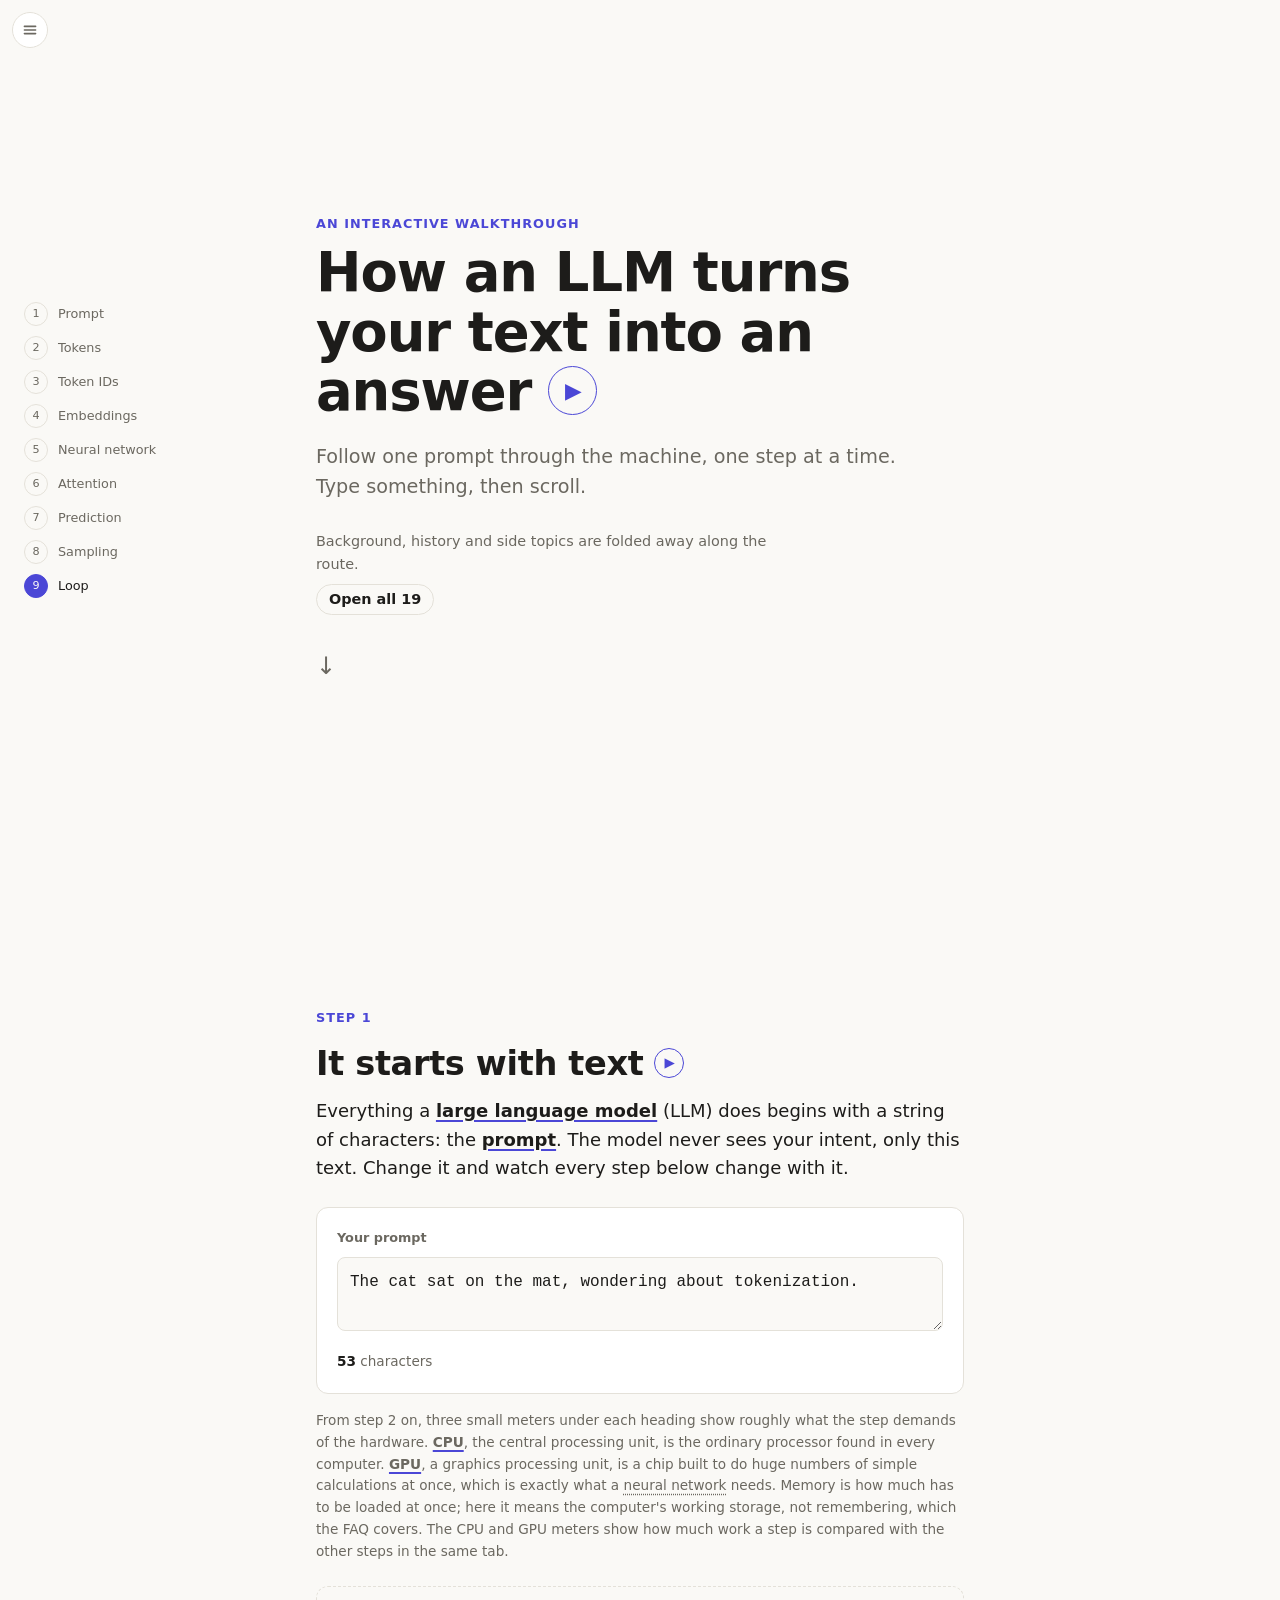
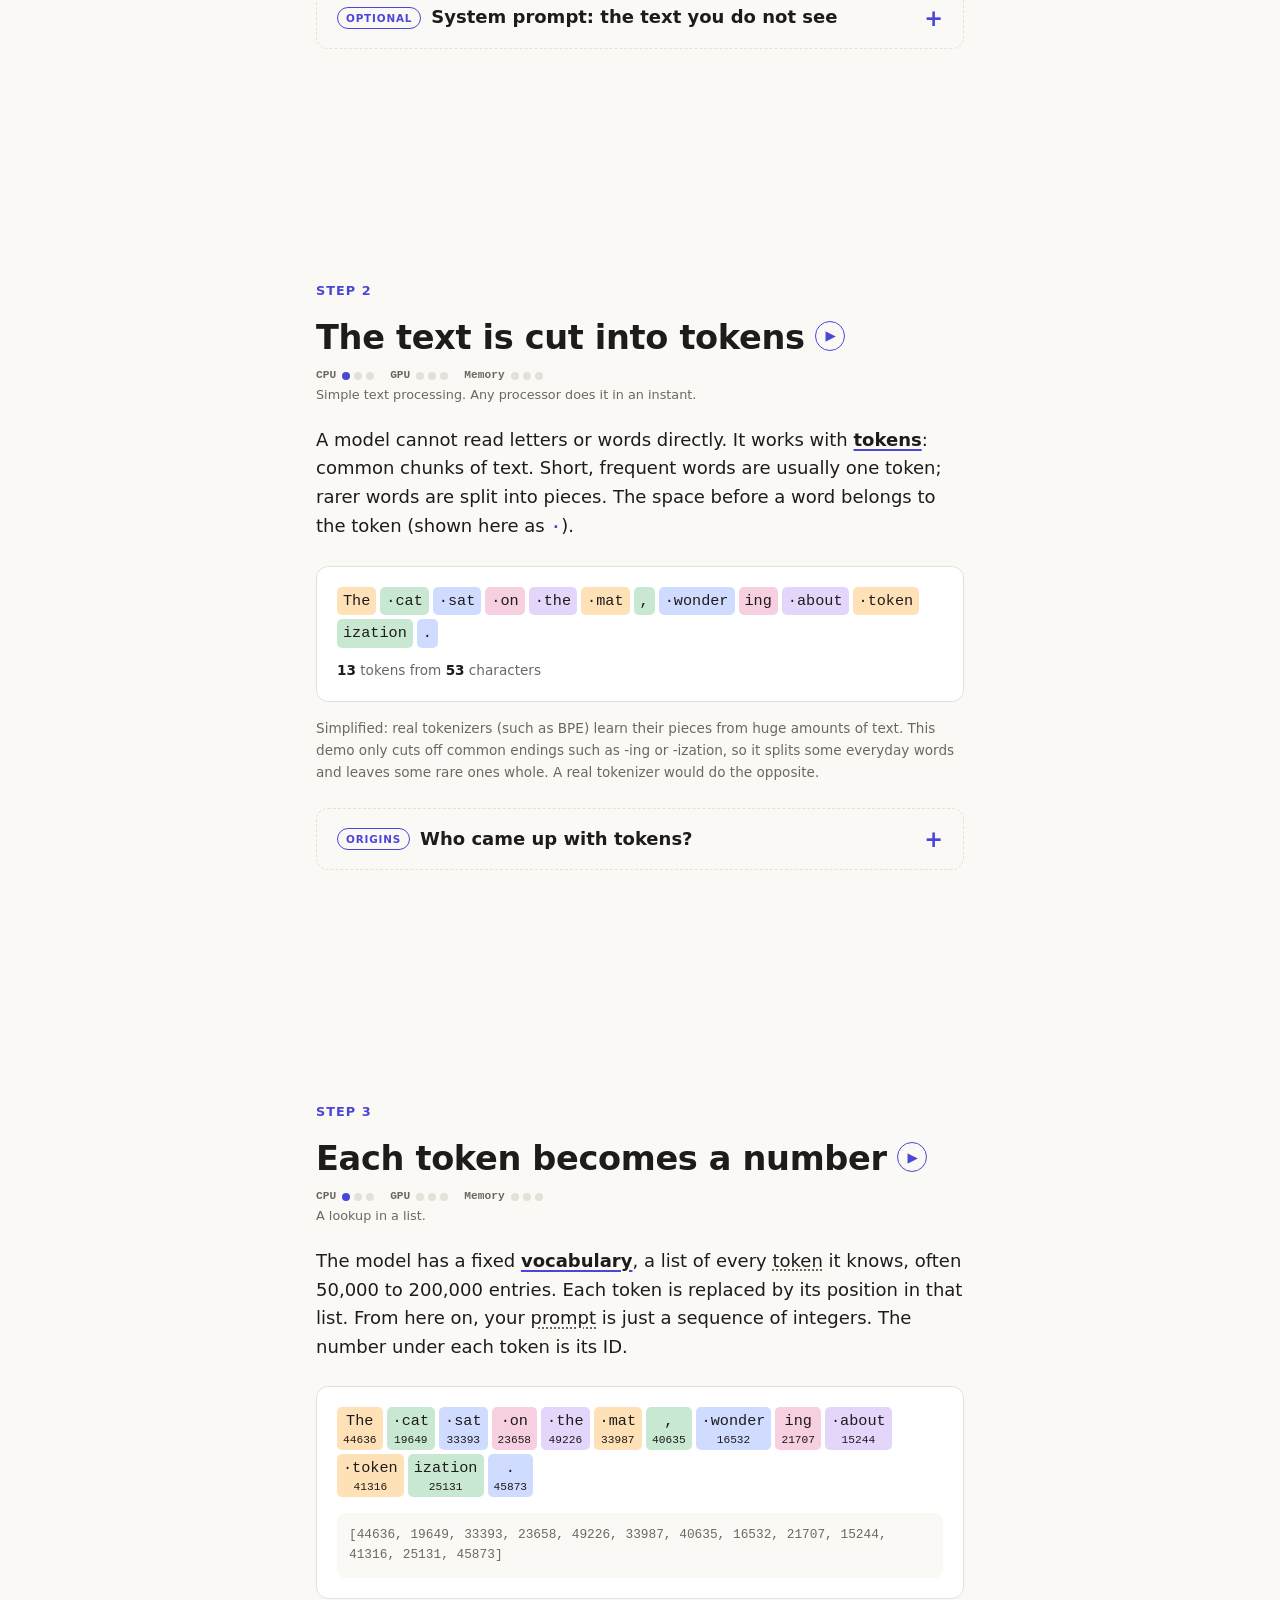
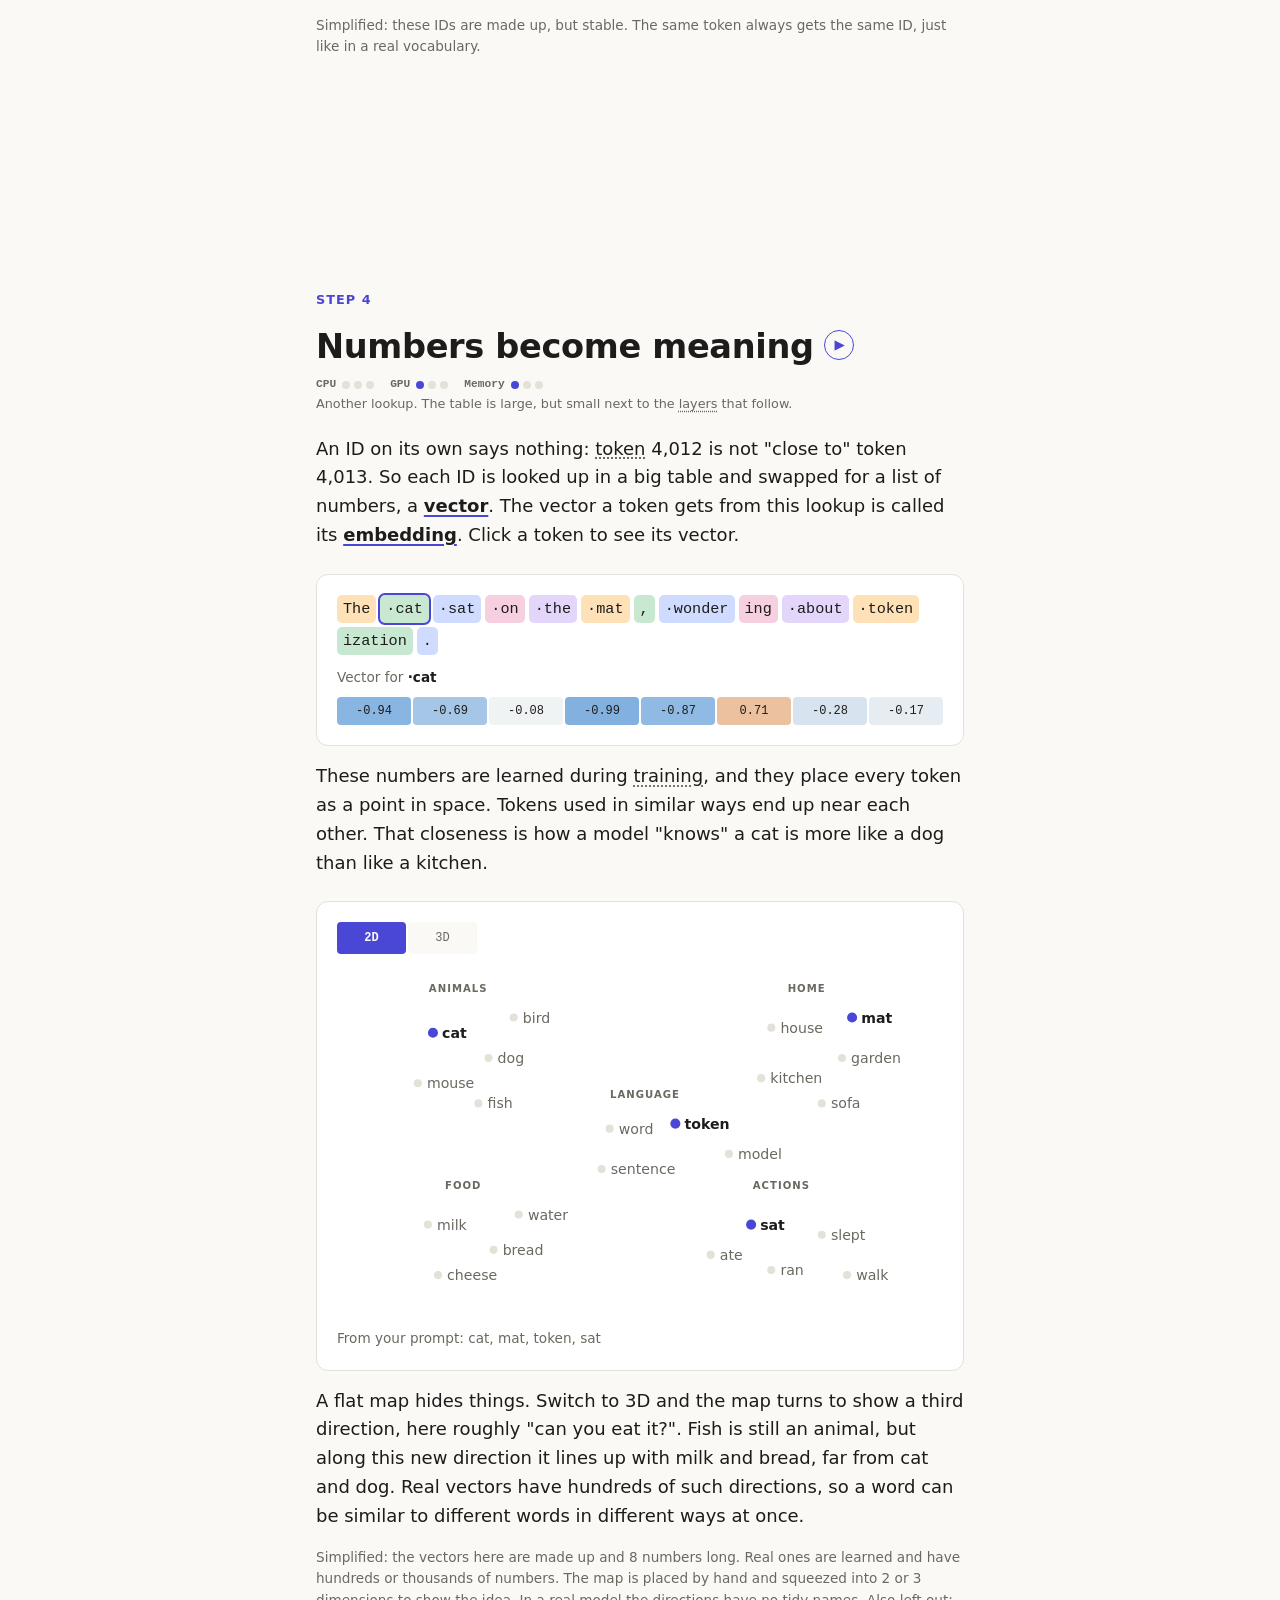
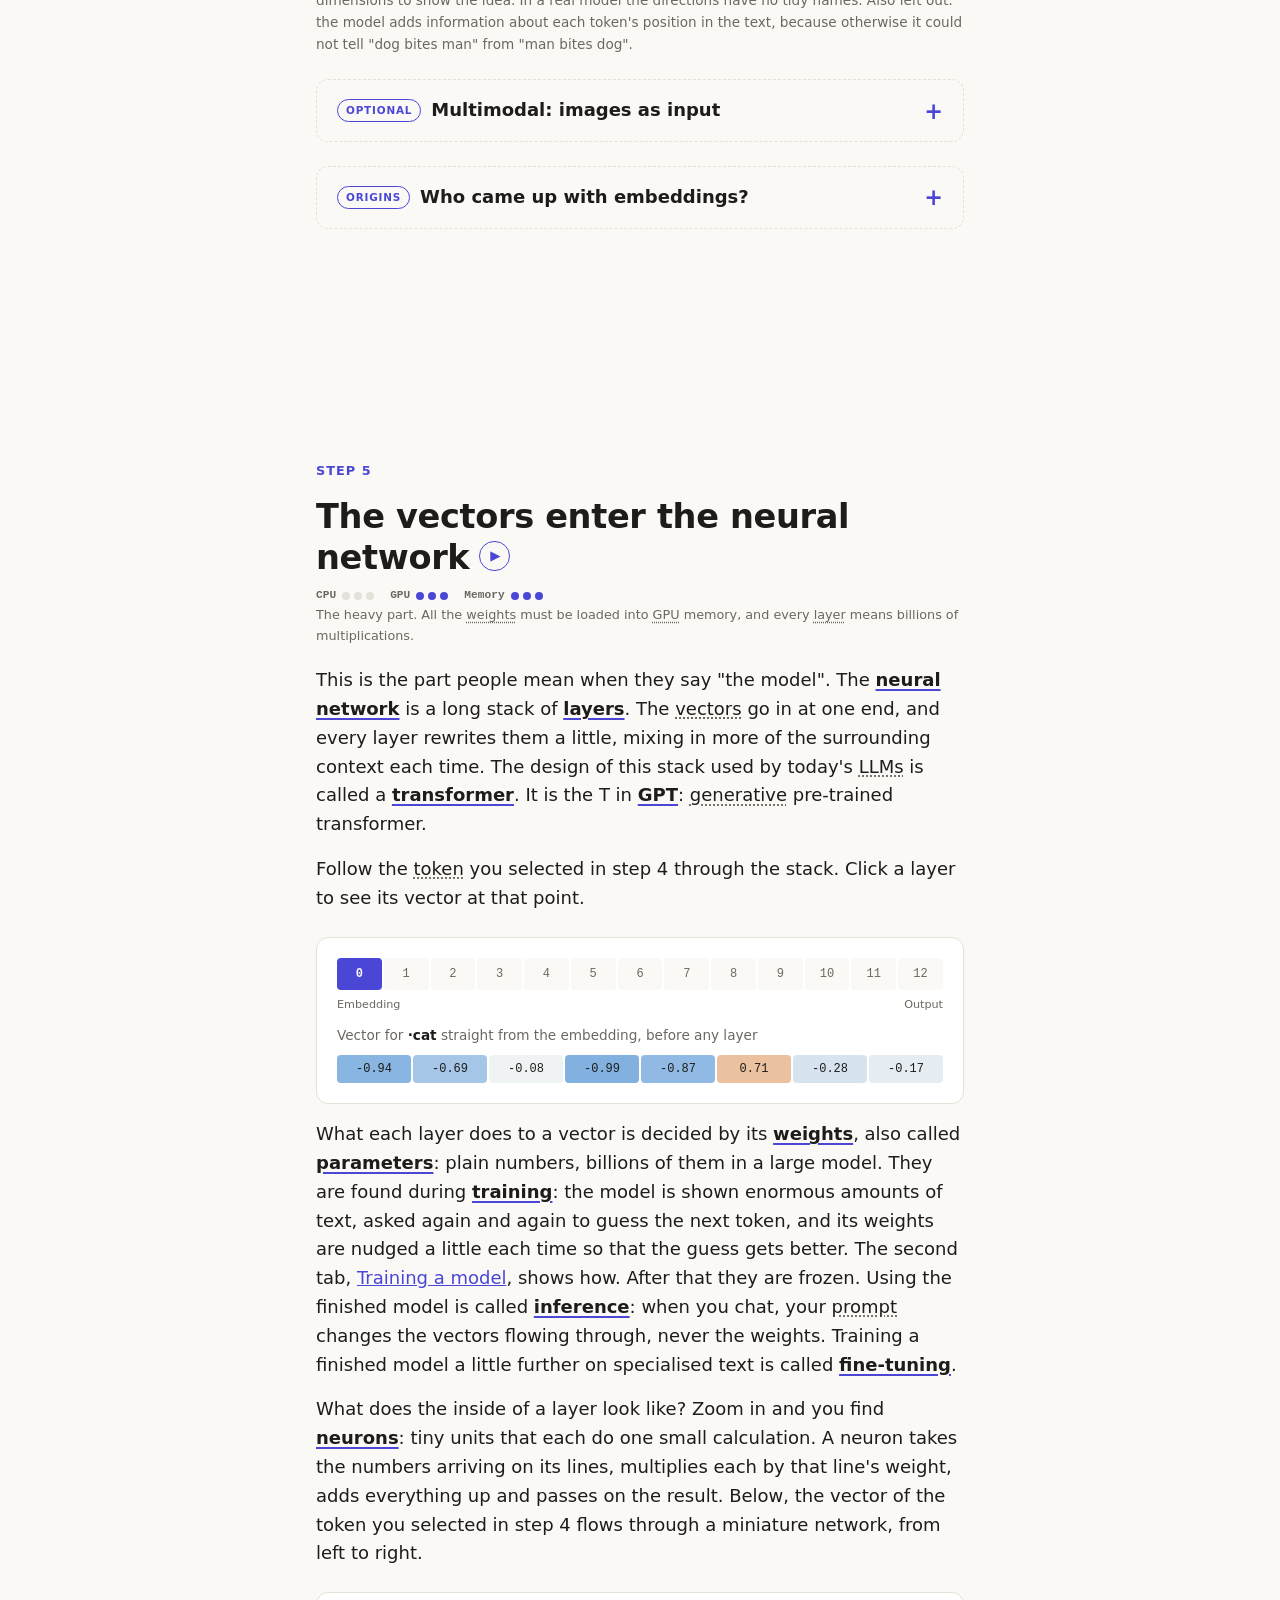
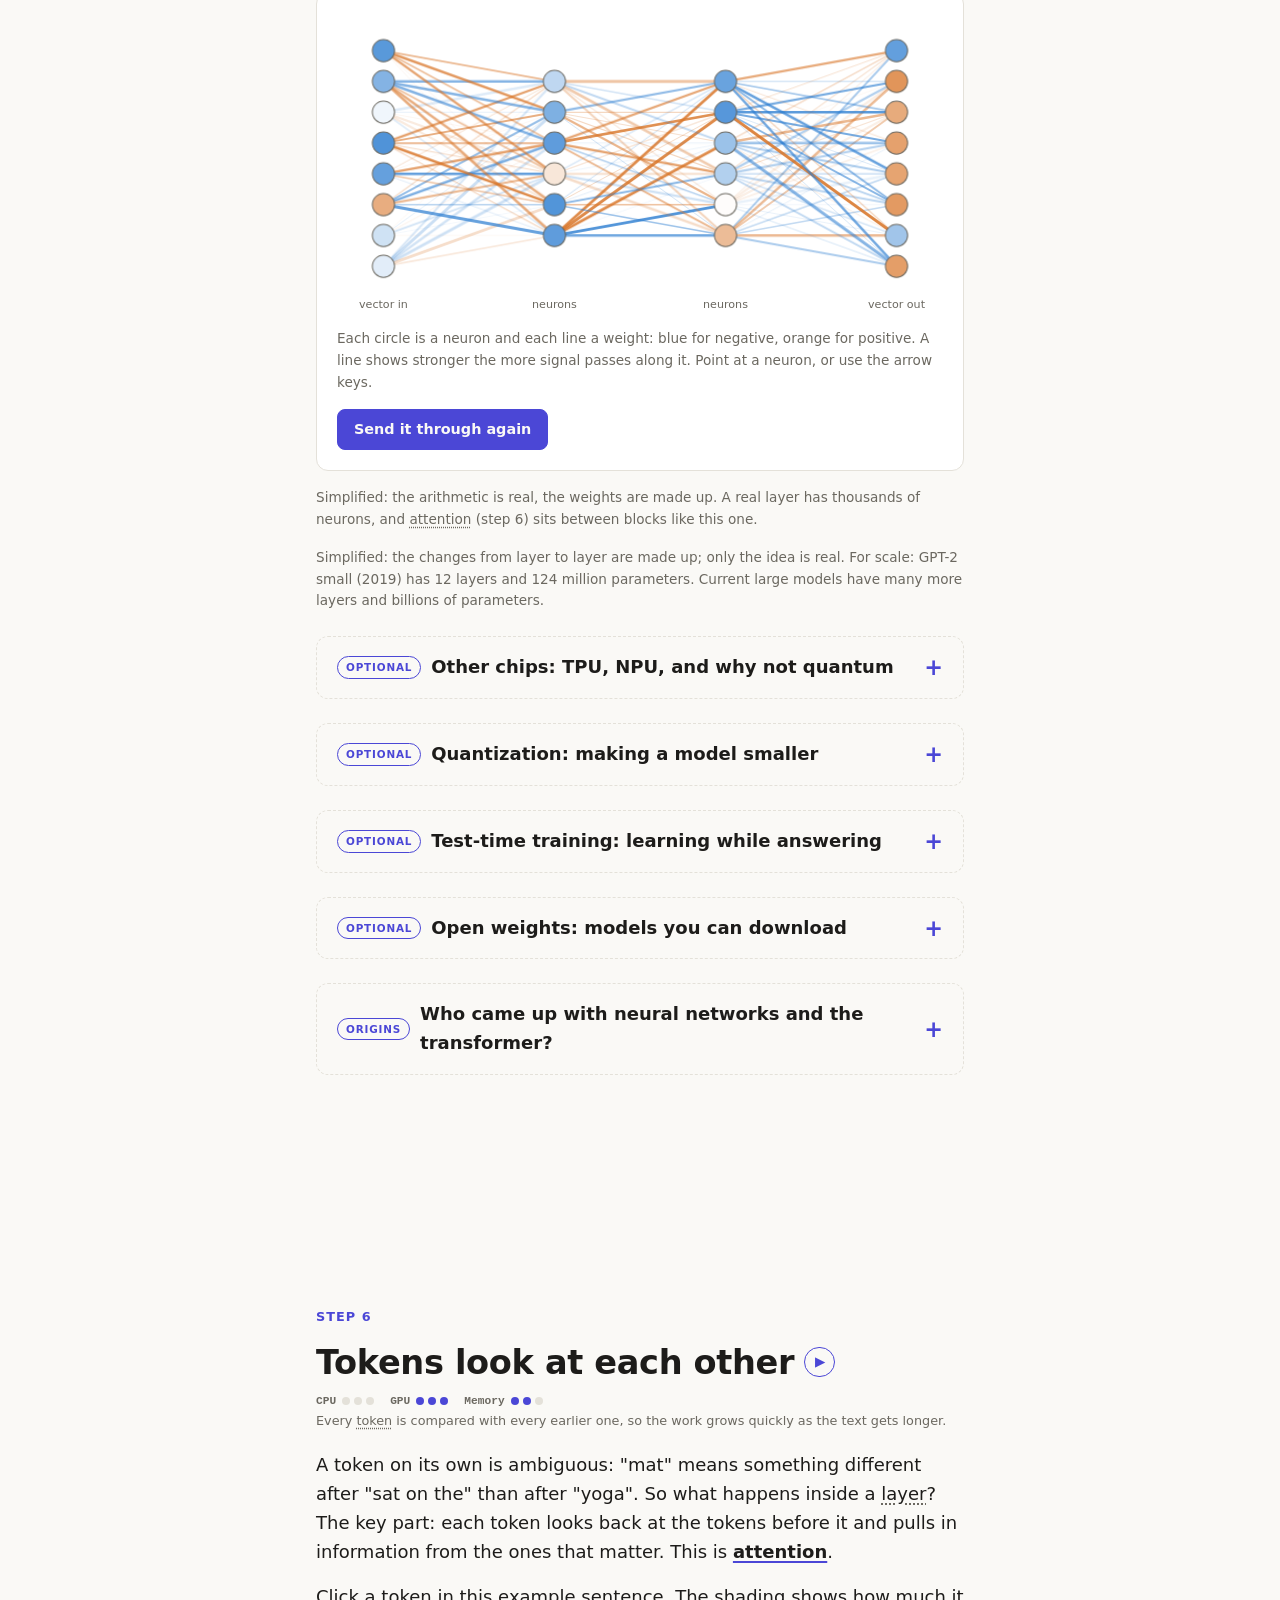
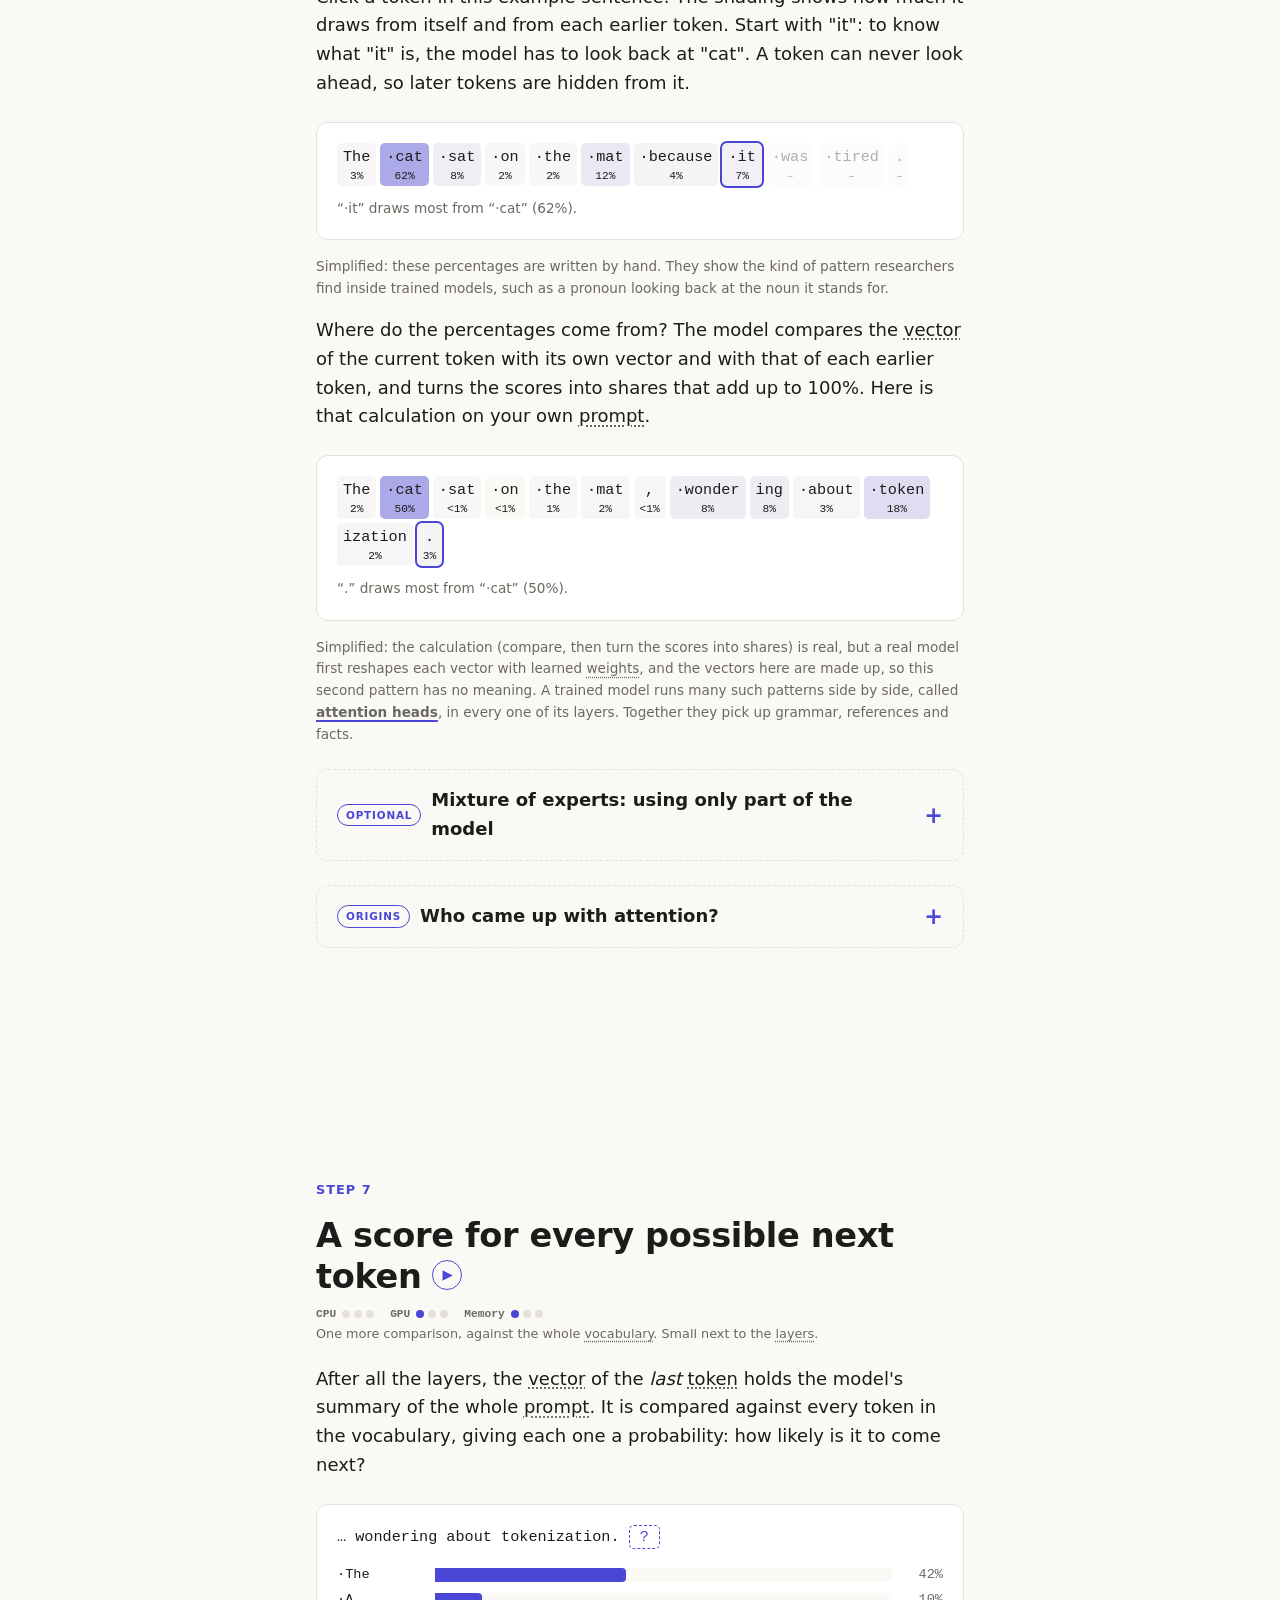
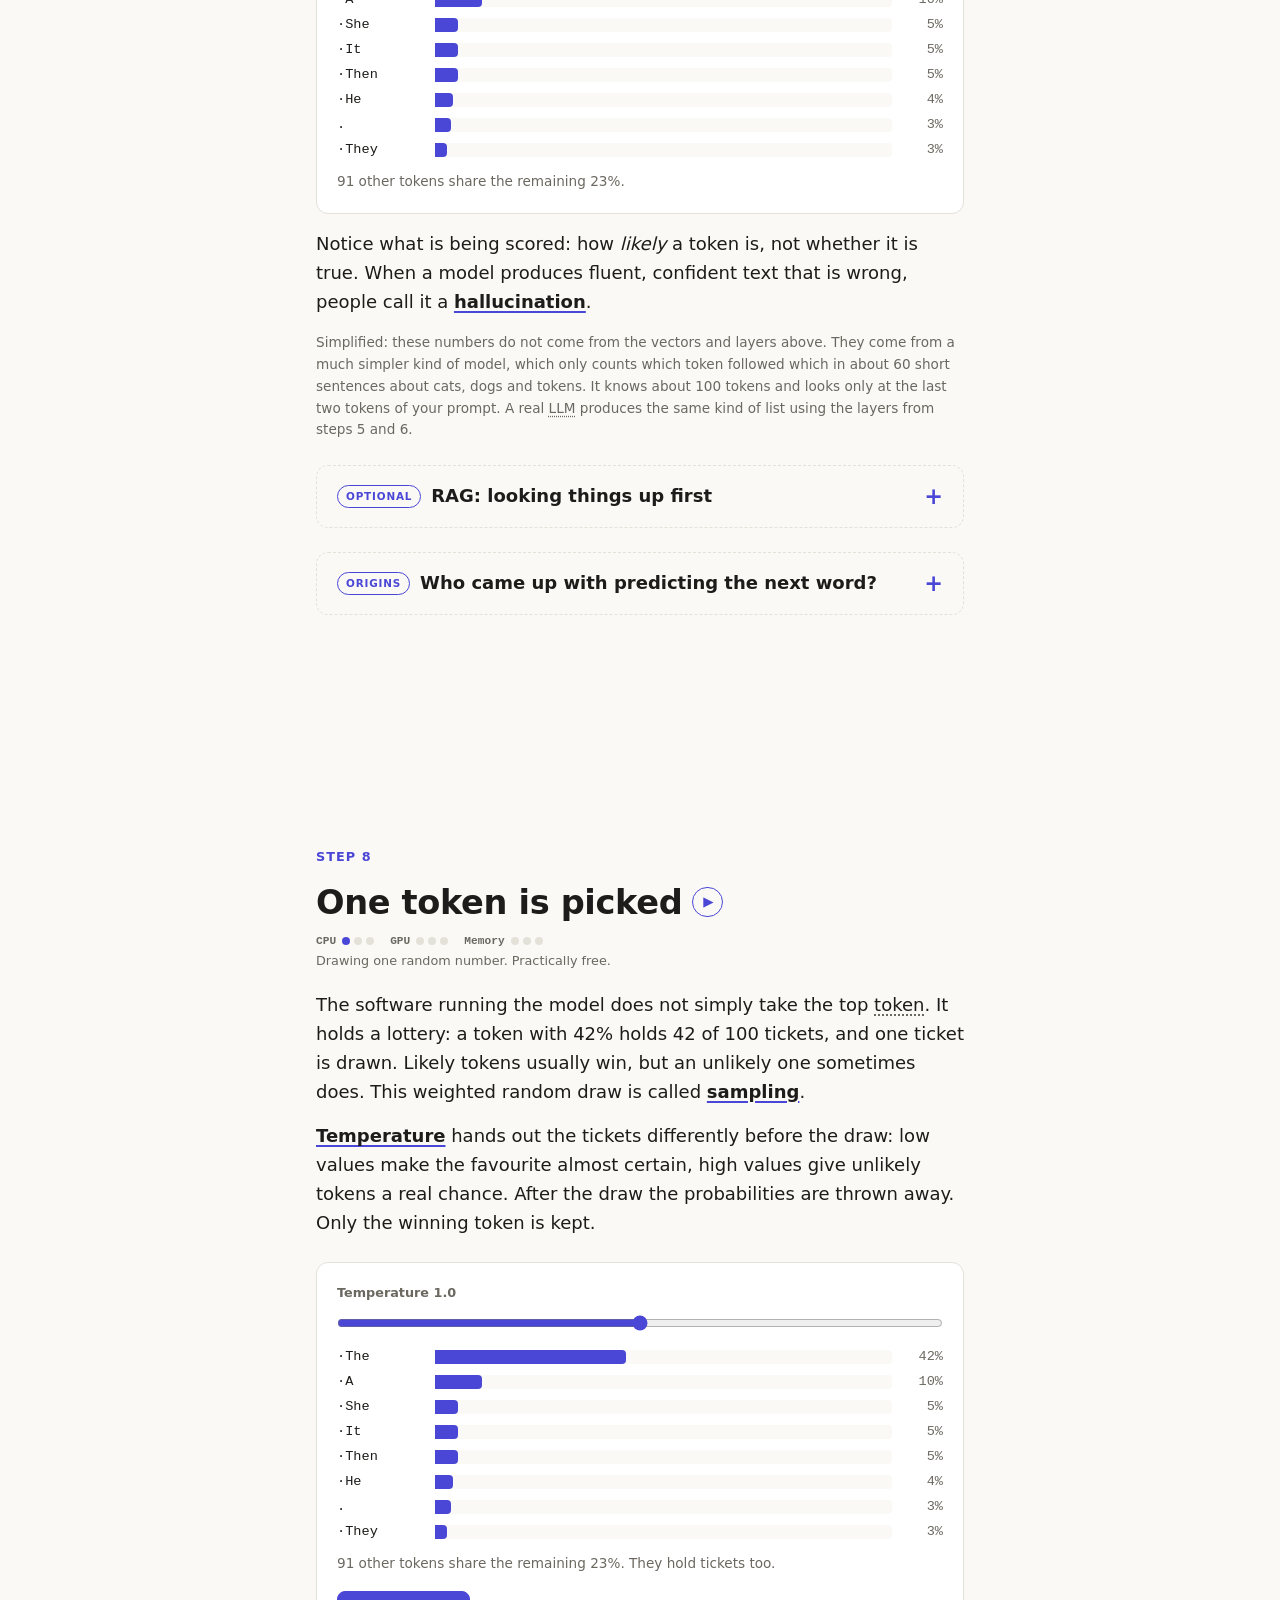
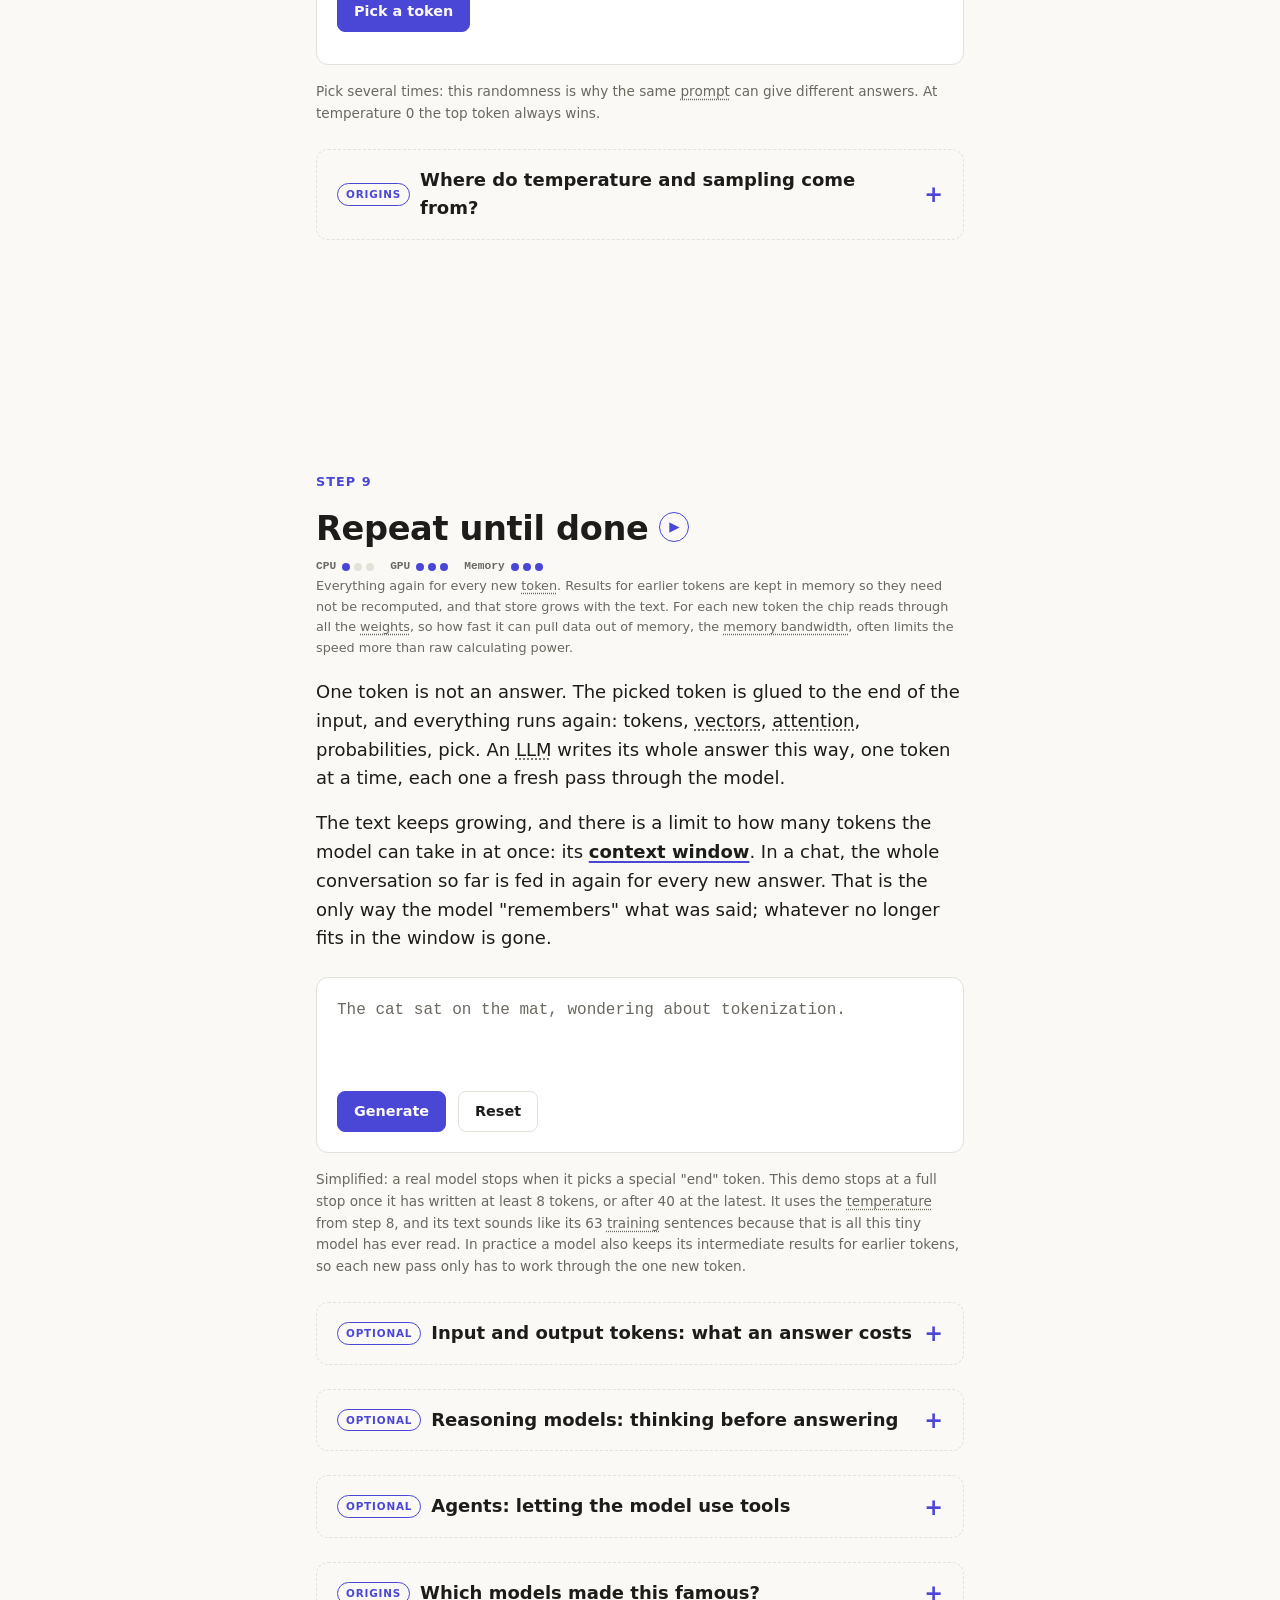
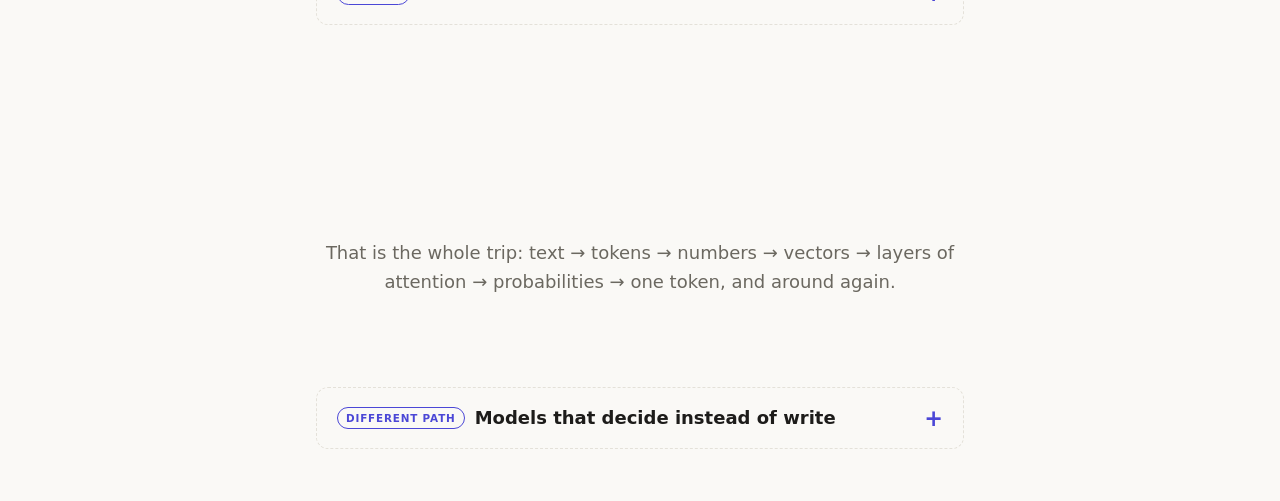
==== commit 039a13bd: "feat(nav): move tabs, search, languages and glossary into a menu A button in the top left corner ope" ====
--- a/index.html
+++ b/index.html
@@ -24,29 +24,41 @@
   <!-- Steps start out invisible and fade in only when scripts run; without them every tab is shown in full. -->
   <script>document.documentElement.classList.add('js')</script>
   <link rel="stylesheet" href="style.css">
-  <noscript><style>.view[hidden] { display: block; } .rail, .search-open, .toggle-extras { display: none; }</style></noscript>
+  <noscript><style>.view[hidden] { display: block; } .menu[hidden] { display: block; } .rail, .menu-open, .search-open, .toggle-extras { display: none; }</style></noscript>
 </head>
 <body>
   <a class="skip" href="#content">Skip to content</a>
-  <nav class="tabs" aria-label="Parts">
-    <a href="#view-use" class="selected" aria-current="page">Using</a>
-    <a href="#view-train">Training</a>
-    <a href="#view-agents">Agents</a>
-    <a href="#view-hardware">Hardware</a>
-    <a href="#view-robots">Robots</a>
-    <a href="#view-models">Models</a>
-    <a href="#view-timeline">Timeline</a>
-    <a href="#view-faq">FAQ</a>
-    <a href="#view-quotes">Quotes</a>
-  </nav>
-  <button type="button" class="search-open" id="search-open" aria-label="Search this guide" title="Search ( / )">
-    <svg viewBox="0 0 20 20" aria-hidden="true"><circle cx="8.5" cy="8.5" r="5.5"/><line x1="12.7" y1="12.7" x2="17" y2="17"/></svg>
+  <button type="button" class="menu-open" id="menu-open" aria-expanded="false" aria-controls="menu" aria-label="Menu">
+    <svg viewBox="0 0 20 20" aria-hidden="true"><line x1="3" y1="5.5" x2="17" y2="5.5"/><line x1="3" y1="10" x2="17" y2="10"/><line x1="3" y1="14.5" x2="17" y2="14.5"/></svg>
   </button>
-  <nav class="languages" aria-label="Language">
-    <a href="index.html" lang="en" hreflang="en" title="English" aria-current="true">EN</a>
-    <a href="de/index.html" lang="de" hreflang="de" title="Deutsch">DE</a>
-    <a href="fr/index.html" lang="fr" hreflang="fr" title="Français">FR</a>
-  </nav>
+  <div class="menu" id="menu" hidden>
+    <div class="menu-top">
+      <button type="button" class="search-open" id="search-open" aria-label="Search this guide" title="Search ( / )">
+        <svg viewBox="0 0 20 20" aria-hidden="true"><circle cx="8.5" cy="8.5" r="5.5"/><line x1="12.7" y1="12.7" x2="17" y2="17"/></svg>
+        <span>Search</span>
+      </button>
+      <nav class="languages" aria-label="Language">
+        <button type="button" class="language-open" id="language-open" aria-expanded="false" aria-controls="language-list">EN</button>
+        <div class="language-list" id="language-list" hidden>
+          <a href="index.html" lang="en" hreflang="en" aria-current="true">English</a>
+          <a href="de/index.html" lang="de" hreflang="de">Deutsch</a>
+          <a href="fr/index.html" lang="fr" hreflang="fr">Français</a>
+        </div>
+      </nav>
+    </div>
+    <nav class="tabs" aria-label="Parts">
+      <a href="#view-use" class="selected" aria-current="page">Using</a>
+      <a href="#view-train">Training</a>
+      <a href="#view-agents">Agents</a>
+      <a href="#view-hardware">Hardware</a>
+      <a href="#view-robots">Robots</a>
+      <a href="#view-models">Models</a>
+      <a href="#view-timeline">Timeline</a>
+      <a href="#view-faq">FAQ</a>
+      <a href="#view-quotes">Quotes</a>
+      <a href="#view-glossary" class="aside">Glossary</a>
+    </nav>
+  </div>
   <nav class="rail" aria-label="Steps"></nav>
 
   <main id="content" tabindex="-1">
@@ -3556,6 +3568,7 @@
     </p>
     </div>
 
+    <div class="view" id="view-glossary" data-narration="off" hidden>
     <section class="glossary" id="glossary">
       <h2>Words you will hear</h2>
       <dl>
@@ -3647,6 +3660,7 @@
         <div><dt>Weights</dt> <dd>The learned numbers that decide what each layer does. Fixed after training. <a href="#network">Step 5</a></dd></div>
       </dl>
     </section>
+    </div>
   </main>
 
   <dialog class="search" id="search" aria-label="Search this guide">
--- a/style.css
+++ b/style.css
@@ -158,286 +158,204 @@
   white-space: nowrap;
 }
 
-/* Tabs */
-.tabs {
+/* Menu: one button in the top left corner opens a panel with the tabs, the
+   search and the languages. */
+.menu-open,
+.search-open {
+  display: flex;
+  align-items: center;
+  background: var(--surface);
+  color: var(--muted);
+  border: 1px solid var(--border);
+  cursor: pointer;
+}
+
+.menu-open {
   position: fixed;
   top: 12px;
-  left: 50%;
-  transform: translateX(-50%);
-  z-index: 5;
-  display: flex;
-  gap: 2px;
-  padding: 3px;
-  background: var(--surface);
-  border: 1px solid var(--border);
-  border-radius: 99px;
-  white-space: nowrap;
-}
-
-/* With many tabs on a narrow screen the pill scrolls sideways. */
-.tabs {
-  max-width: calc(100vw - 16px);
-  overflow-x: auto;
-  scrollbar-width: none;
-}
-
-.tabs::-webkit-scrollbar { display: none; }
-
-/* Where tabs are scrolled out of sight, the pill fades out on that side. */
-.tabs.more-left,
-.tabs.more-right {
-  --fade-left: 0px;
-  --fade-right: 0px;
-  -webkit-mask-image: linear-gradient(to right, transparent, #000 var(--fade-left), #000 calc(100% - var(--fade-right)), transparent);
-  mask-image: linear-gradient(to right, transparent, #000 var(--fade-left), #000 calc(100% - var(--fade-right)), transparent);
-}
-
-.tabs.more-left { --fade-left: 28px; }
-.tabs.more-right { --fade-right: 28px; }
-
-.tabs a {
-  padding: 6px 14px;
-  border-radius: 99px;
-  color: var(--muted);
-  font-size: 0.8rem;
-  font-weight: 600;
-  text-decoration: none;
-}
-
-.tabs a.selected {
-  background: var(--accent);
-  color: var(--bg);
-}
-
-.tabs a:focus-visible {
-  outline: 2px solid var(--accent);
-  outline-offset: 2px;
-}
-
-.step a { color: var(--accent); }
-
-@media (max-width: 520px) {
-  .tabs a { padding: 6px 8px; font-size: 0.72rem; }
-}
-
-/* Search: a round button in the corner opens a box over the page. */
-.search-open {
-  position: fixed;
-  top: 12px;
-  right: 12px;
-  z-index: 5;
-  display: grid;
-  place-items: center;
+  left: 12px;
+  z-index: 6;
+  justify-content: center;
   width: 36px;
   height: 36px;
   padding: 0;
-  background: var(--surface);
-  color: var(--muted);
-  border: 1px solid var(--border);
   border-radius: 50%;
-  cursor: pointer;
-}
-
+}
+
+.menu-open:focus-visible,
+.menu-open[aria-expanded="true"],
 .search-open:focus-visible { color: var(--accent); border-color: var(--accent); }
 
 /* Hover styles only where there is a pointer; on a touch screen they would stick after a tap. */
 @media (hover: hover) {
+  .menu-open:hover,
   .search-open:hover { color: var(--accent); border-color: var(--accent); }
 }
 
+.menu-open svg,
 .search-open svg {
   width: 16px;
   height: 16px;
+  flex: none;
   fill: none;
   stroke: currentColor;
   stroke-width: 2;
   stroke-linecap: round;
 }
 
-/* Language switch: three short links in a small pill of the same make as the
-   tabs. On a wide screen it sits beside the search button. Where the tabs need
-   that room it lies below them at the top of the page and scrolls away with it. */
-.languages {
-  position: absolute;
-  top: 58px;
-  right: 12px;
-  z-index: 4;
+.menu {
+  position: fixed;
+  top: 56px;
+  left: 12px;
+  z-index: 6;
   display: flex;
-  gap: 2px;
-  padding: 3px;
+  flex-direction: column;
+  gap: 10px;
+  width: 240px;
+  max-width: calc(100vw - 24px);
+  max-height: calc(100dvh - 68px);
+  overflow-y: auto;
+  overscroll-behavior: contain;
+  padding: 10px;
   background: var(--surface);
   border: 1px solid var(--border);
+  border-radius: 16px;
+  box-shadow: 0 8px 24px rgb(0 0 0 / 0.12);
+}
+
+.menu[hidden] { display: none; }
+
+/* The first row: the search, and beside it the language. */
+.menu-top {
+  display: flex;
+  gap: 6px;
+}
+
+.tabs {
+  display: flex;
+  flex-direction: column;
+  gap: 2px;
+}
+
+.tabs a {
+  padding: 7px 12px;
   border-radius: 99px;
-}
-
-.languages a {
-  padding: 4px 8px;
+  color: var(--muted);
+  font-size: 0.85rem;
+  font-weight: 600;
+  text-decoration: none;
+}
+
+.tabs a.selected {
+  background: var(--accent);
+  color: var(--bg);
+}
+
+.tabs a:focus-visible {
+  outline: 2px solid var(--accent);
+  outline-offset: 2px;
+}
+
+@media (hover: hover) {
+  .tabs a:not(.selected):hover { color: var(--accent); }
+}
+
+/* The glossary is not one of the parts: a line sets it off. */
+.tabs .aside { margin-top: 8px; }
+
+.tabs .aside::before {
+  content: "";
+  display: block;
+  margin: -11px 0 10px;
+  border-top: 1px solid var(--border);
+}
+
+.step a { color: var(--accent); }
+
+/* Search: it looks like a field and opens a box over the page. */
+.search-open {
+  flex: 1;
+  gap: 8px;
+  min-width: 0;
+  padding: 7px 12px;
   border-radius: 99px;
-  color: var(--muted);
+  font: inherit;
+  font-size: 0.85rem;
+  font-weight: 600;
+}
+
+/* Language: a button shows the current one and opens a list of the others. */
+.languages { position: relative; }
+
+.language-open {
+  height: 100%;
+  padding: 0 12px;
+  background: var(--surface);
+  color: var(--muted);
+  border: 1px solid var(--border);
+  border-radius: 99px;
+  font: inherit;
   font-size: 0.72rem;
   font-weight: 600;
-  line-height: 1.5;
+  cursor: pointer;
+}
+
+.language-open::after {
+  content: "";
+  display: inline-block;
+  margin: 0 0 2px 6px;
+  border: solid currentColor;
+  border-width: 0 1.5px 1.5px 0;
+  padding: 2px;
+  transform: rotate(45deg);
+}
+
+.language-open:focus-visible,
+.language-open[aria-expanded="true"] { color: var(--accent); border-color: var(--accent); }
+
+.language-list {
+  position: absolute;
+  top: calc(100% + 6px);
+  right: 0;
+  z-index: 1;
+  display: flex;
+  flex-direction: column;
+  gap: 2px;
+  padding: 4px;
+  background: var(--surface);
+  border: 1px solid var(--border);
+  border-radius: 12px;
+  box-shadow: 0 8px 24px rgb(0 0 0 / 0.12);
+}
+
+.language-list[hidden],
+.language-list a[aria-current="true"] { display: none; }
+
+.language-list a {
+  padding: 5px 12px;
+  border-radius: 99px;
+  color: var(--muted);
+  font-size: 0.8rem;
+  font-weight: 600;
   text-decoration: none;
 }
 
-.languages a[aria-current="true"] {
-  background: var(--accent);
-  color: var(--bg);
-}
-
-.languages a:focus-visible {
+.language-list a:focus-visible {
   outline: 2px solid var(--accent);
   outline-offset: 2px;
 }
 
 @media (hover: hover) {
-  .languages a:not([aria-current="true"]):hover { color: var(--accent); }
-}
-
-@media (min-width: 1200px) {
-  .languages {
-    position: fixed;
-    top: 15px;
-    right: 56px;
-    z-index: 5;
-  }
-}
-
-.search {
-  width: min(600px, calc(100vw - 24px));
-  max-height: min(70vh, 640px);
-  /* Where supported: the height that is left when a phone's keyboard is open. */
-  max-height: min(70dvh, 640px);
-  margin-top: 64px;
-  padding: 14px;
-  background: var(--surface);
-  color: var(--text);
-  border: 1px solid var(--border);
-  border-radius: 14px;
-}
-
-.search[open] { display: flex; flex-direction: column; }
-
-.search::backdrop { background: rgb(0 0 0 / 0.35); }
-
-.search form { display: flex; gap: 8px; }
-
-.search input {
-  flex: 1;
-  min-width: 0;
-  padding: 9px 12px;
-  background: var(--bg);
-  color: inherit;
-  border: 1px solid var(--border);
-  border-radius: 8px;
-  /* 16px keeps a phone from zooming in when the field is tapped. */
-  font: inherit;
-  font-size: 1rem;
-}
-
-.search input:focus-visible { outline: 2px solid var(--accent); outline-offset: 1px; }
-
-.search input::placeholder { color: var(--muted); opacity: 1; }
-
-.search-close {
-  padding: 0 12px;
-  background: none;
-  color: var(--muted);
-  border: 1px solid var(--border);
-  border-radius: 8px;
-  font: inherit;
-  font-size: 0.8rem;
-  cursor: pointer;
-}
-
-.search-status {
-  margin: 10px 2px 6px;
-  color: var(--muted);
-  font-size: 0.8rem;
-}
-
-.search-results {
-  margin: 0;
-  padding: 0;
-  list-style: none;
-  overflow-y: auto;
-  /* The end of the list does not scroll the page behind the box. */
-  overscroll-behavior: contain;
-}
-
-.search-results button {
-  display: block;
-  width: 100%;
-  padding: 9px 10px;
-  background: none;
-  color: inherit;
-  border: 0;
-  border-radius: 8px;
-  font: inherit;
-  font-size: 0.9rem;
-  line-height: 1.4;
-  text-align: left;
-  cursor: pointer;
-}
-
-.search-results button:focus-visible {
-  background: var(--bg);
-  outline: 2px solid var(--accent);
-  outline-offset: -2px;
-}
-
-@media (hover: hover) {
-  .search-results button:hover { background: var(--bg); }
-}
-
-.search-place {
-  display: block;
-  color: var(--accent);
-  font-size: 0.68rem;
-  font-weight: 600;
-  letter-spacing: 0.06em;
-  text-transform: uppercase;
-}
-
-.search-text {
-  display: block;
-  color: var(--muted);
-  font-size: 0.82rem;
-}
-
-.search mark {
-  background: color-mix(in srgb, var(--accent) 22%, transparent);
-  color: inherit;
-  border-radius: 2px;
-}
-
-/* Grey text on the marked background is too faint. */
-.search-text mark { color: var(--text); }
-
-/* The place a search result led to lights up briefly. */
-.search-hit {
-  border-radius: 6px;
-  outline: 2px solid var(--accent);
-  outline-offset: 8px;
+  .language-open:hover { color: var(--accent); border-color: var(--accent); }
+  .language-list a:hover { color: var(--accent); }
 }
 
 /* It also takes the focus, so reading and tabbing go on from there; the outline above shows it. */
 [tabindex="-1"]:focus:not(.search-hit) { outline: none; }
 
 @media (max-width: 520px) {
-  /* The tabs make room for the search button beside them. */
-  .tabs {
-    left: 8px;
-    transform: none;
-    max-width: calc(100vw - 60px);
-  }
-  .search-open { right: 8px; }
-  .languages { right: 8px; }
-}
-
-@media (min-width: 521px) and (max-width: 800px) {
-  /* Room on both sides, so the centred pill stays clear of the search button. */
-  .tabs { max-width: calc(100vw - 112px); }
+  .menu-open { left: 8px; }
+  .menu { left: 8px; max-width: calc(100vw - 16px); }
 }
 
 /* Hero */
@@ -1791,17 +1709,8 @@
   position: relative;
   left: 50%;
   width: min(940px, calc(100vw - 32px));
-  padding: 4vh 0 16vh;
+  padding: 96px 0 16vh;
   transform: translateX(-50%);
-}
-
-/* Where the step rail is shown, the glossary stays clear of its dots and labels. */
-@media (min-width: 821px) {
-  .glossary { width: min(940px, calc(100vw - 112px)); }
-}
-
-@media (min-width: 1101px) {
-  .glossary { width: min(940px, calc(100vw - 250px)); }
 }
 
 .glossary dl {
@@ -1888,9 +1797,6 @@
   border-color: var(--accent);
   color: var(--bg);
 }
-
-/* The glossary is not a step: its dot stands a little apart from the numbers. */
-.rail .to-glossary { margin-top: 8px; }
 
 /* In a medium-wide window there is room beside the text for the dots but not
    for their labels; below that there is no room at all. */
@@ -1925,7 +1831,7 @@
   .step.era::after, .event.passed::after, .event.now::after,
   .era.reached > h2::before { background: CanvasText; }
   .bar-track, .meter i { border: 1px solid CanvasText; }
-  .tabs a.selected, .languages a[aria-current="true"], .segments button.selected, .experts .active,
+  .tabs a.selected, .segments button.selected, .experts .active,
   .rail a.current .dot, .listen.playing {
     forced-color-adjust: none;
     background: Highlight;
@@ -1936,7 +1842,7 @@
 
 /* On paper: everything visible, nothing fixed, no empty pages. */
 @media print {
-  .tabs, .rail, .search-open, .languages, .skip, .scroll-hint, .listen, .toggle-extras, .time-bar, .tooltip { display: none !important; }
+  .menu-open, .menu, .rail, .skip, .scroll-hint, .listen, .toggle-extras, .time-bar, .tooltip { display: none !important; }
   .hero { min-height: 0; padding: 24px 0; }
   .step { min-height: 0; padding: 16px 0; }
   .step, .event { opacity: 1 !important; transform: none !important; transition: none !important; }
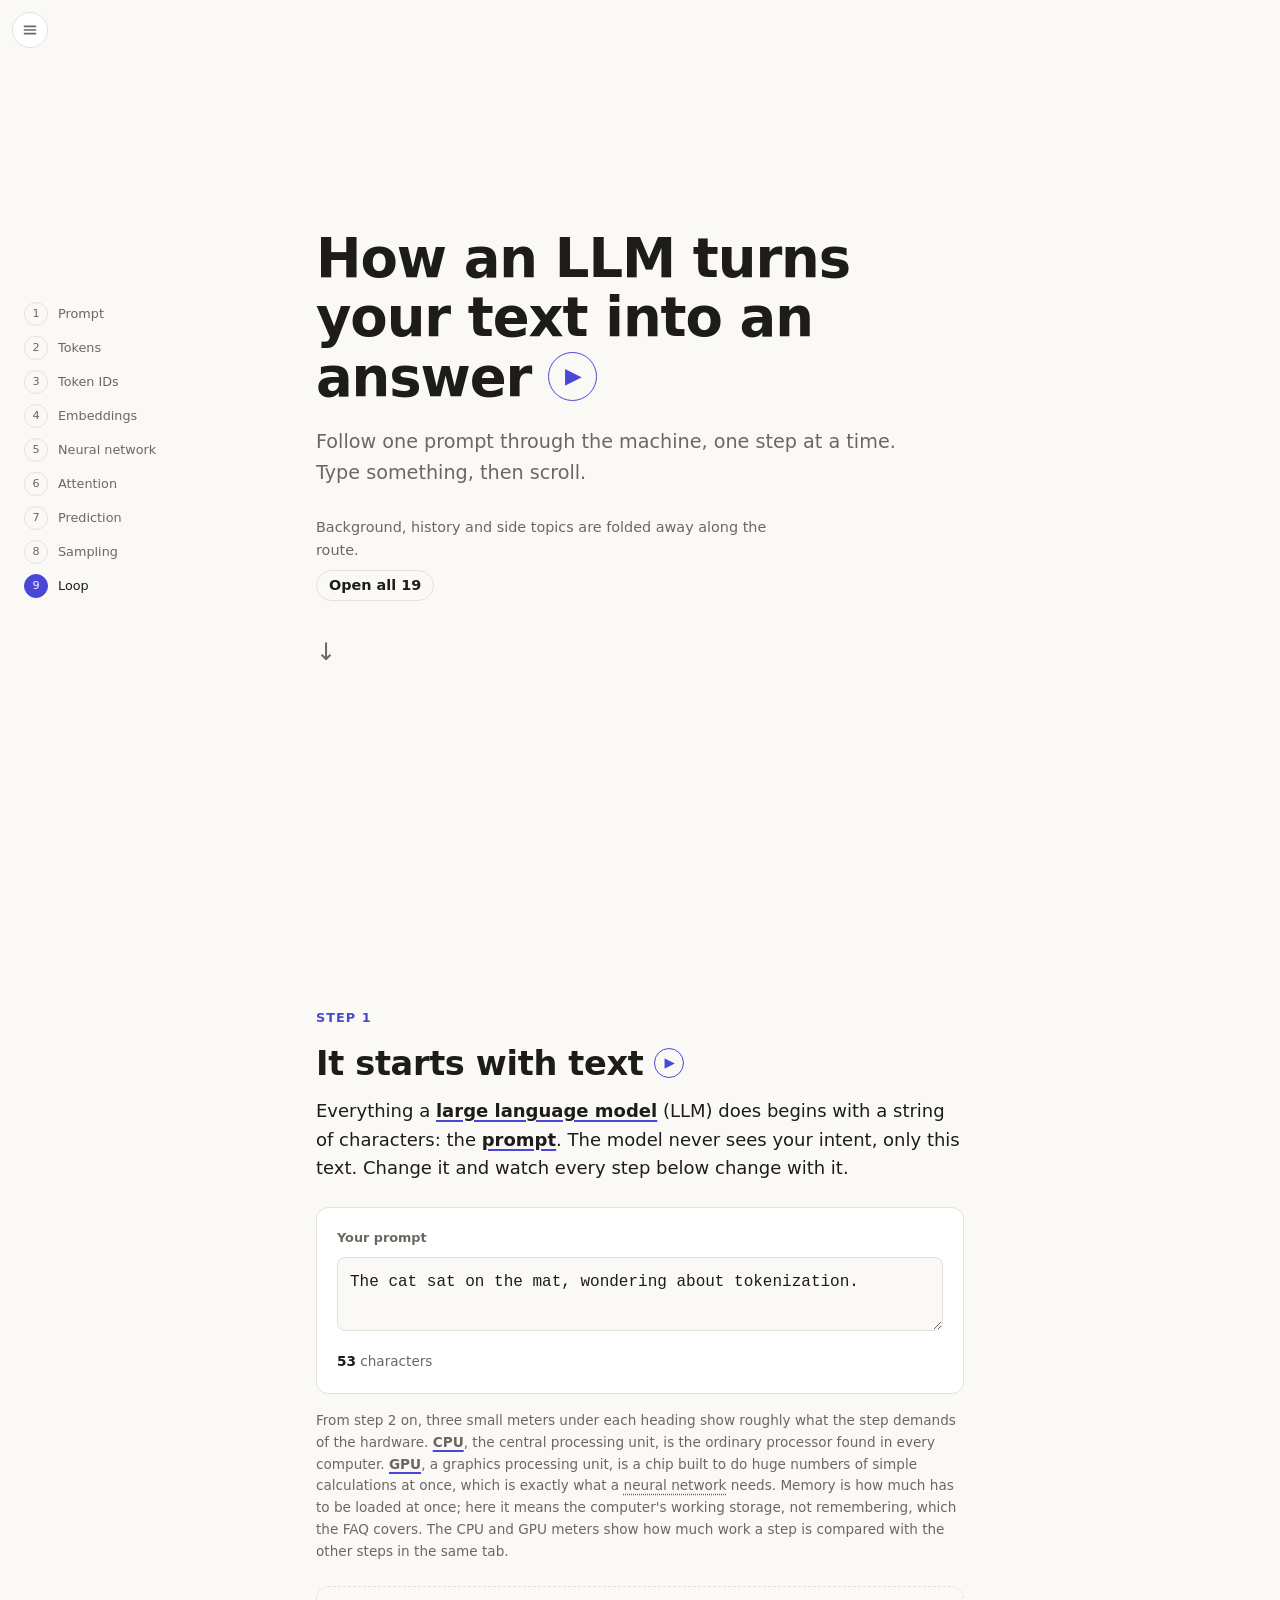
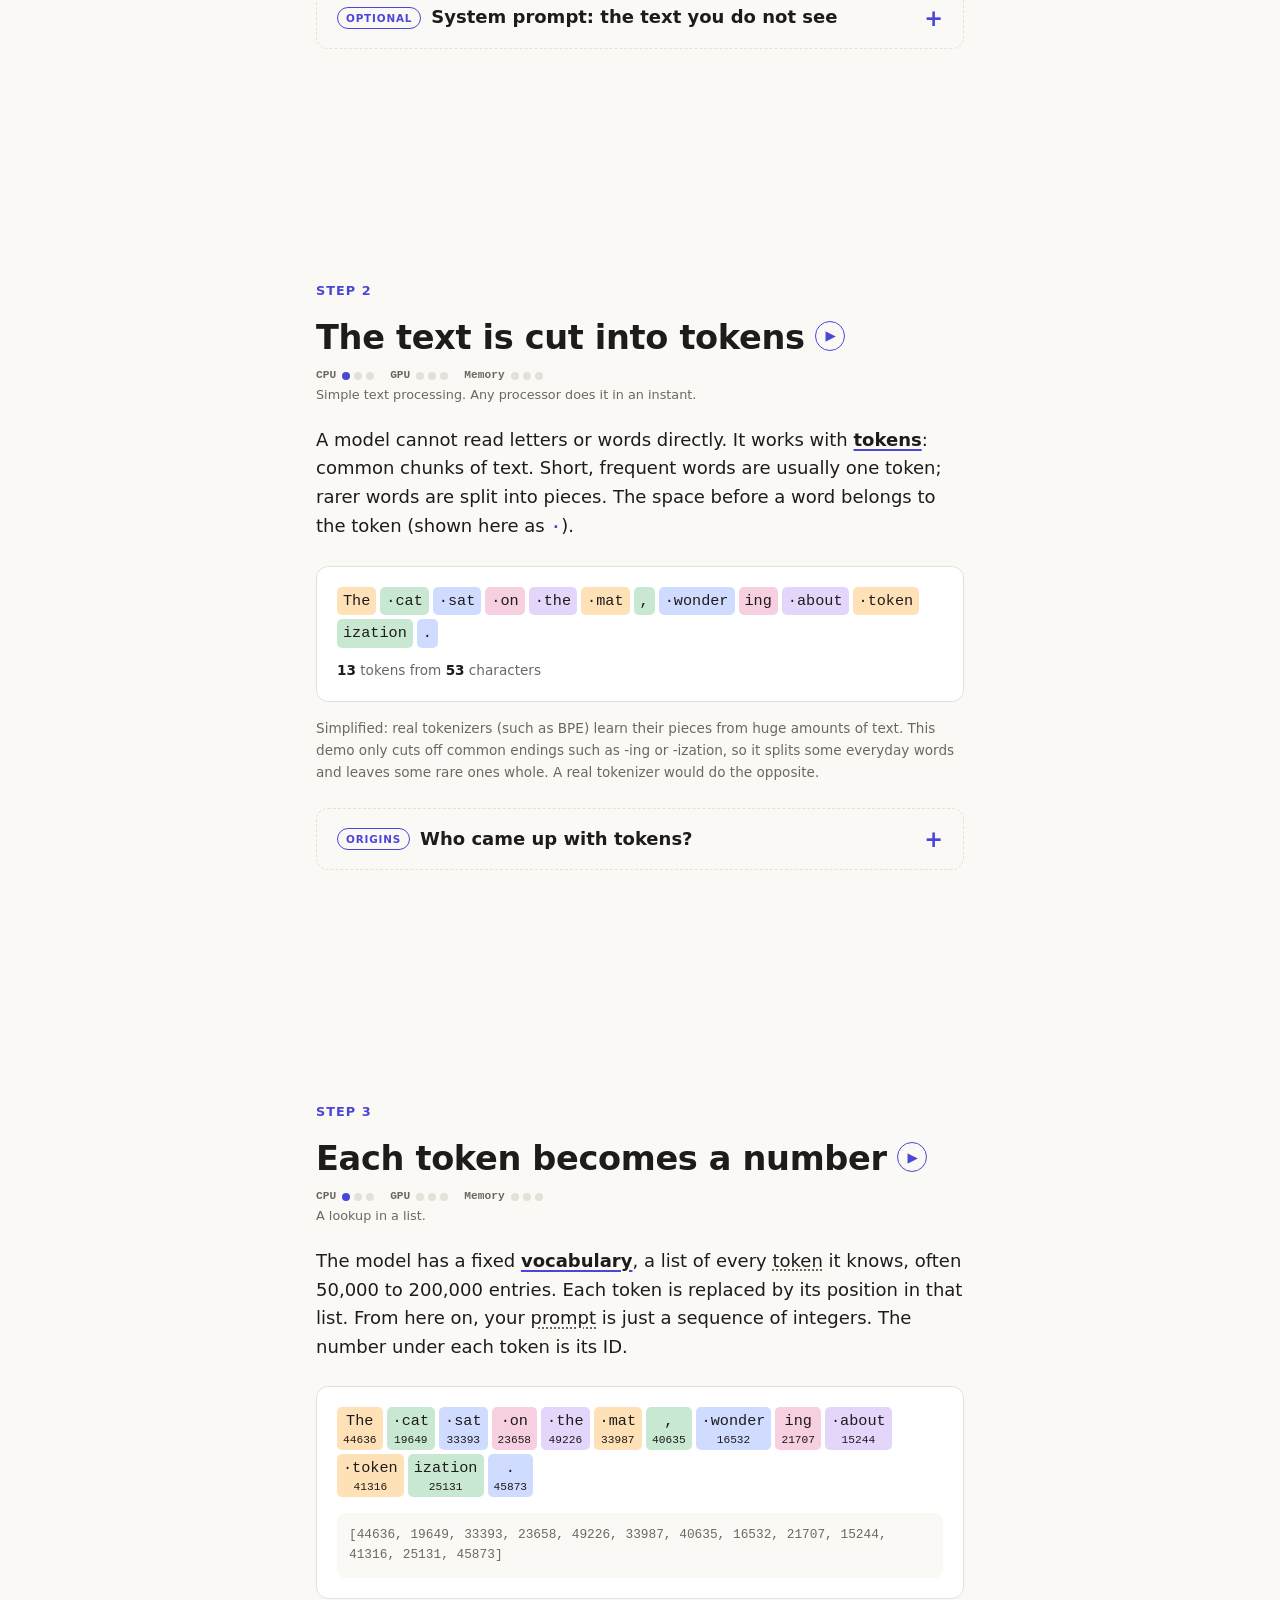
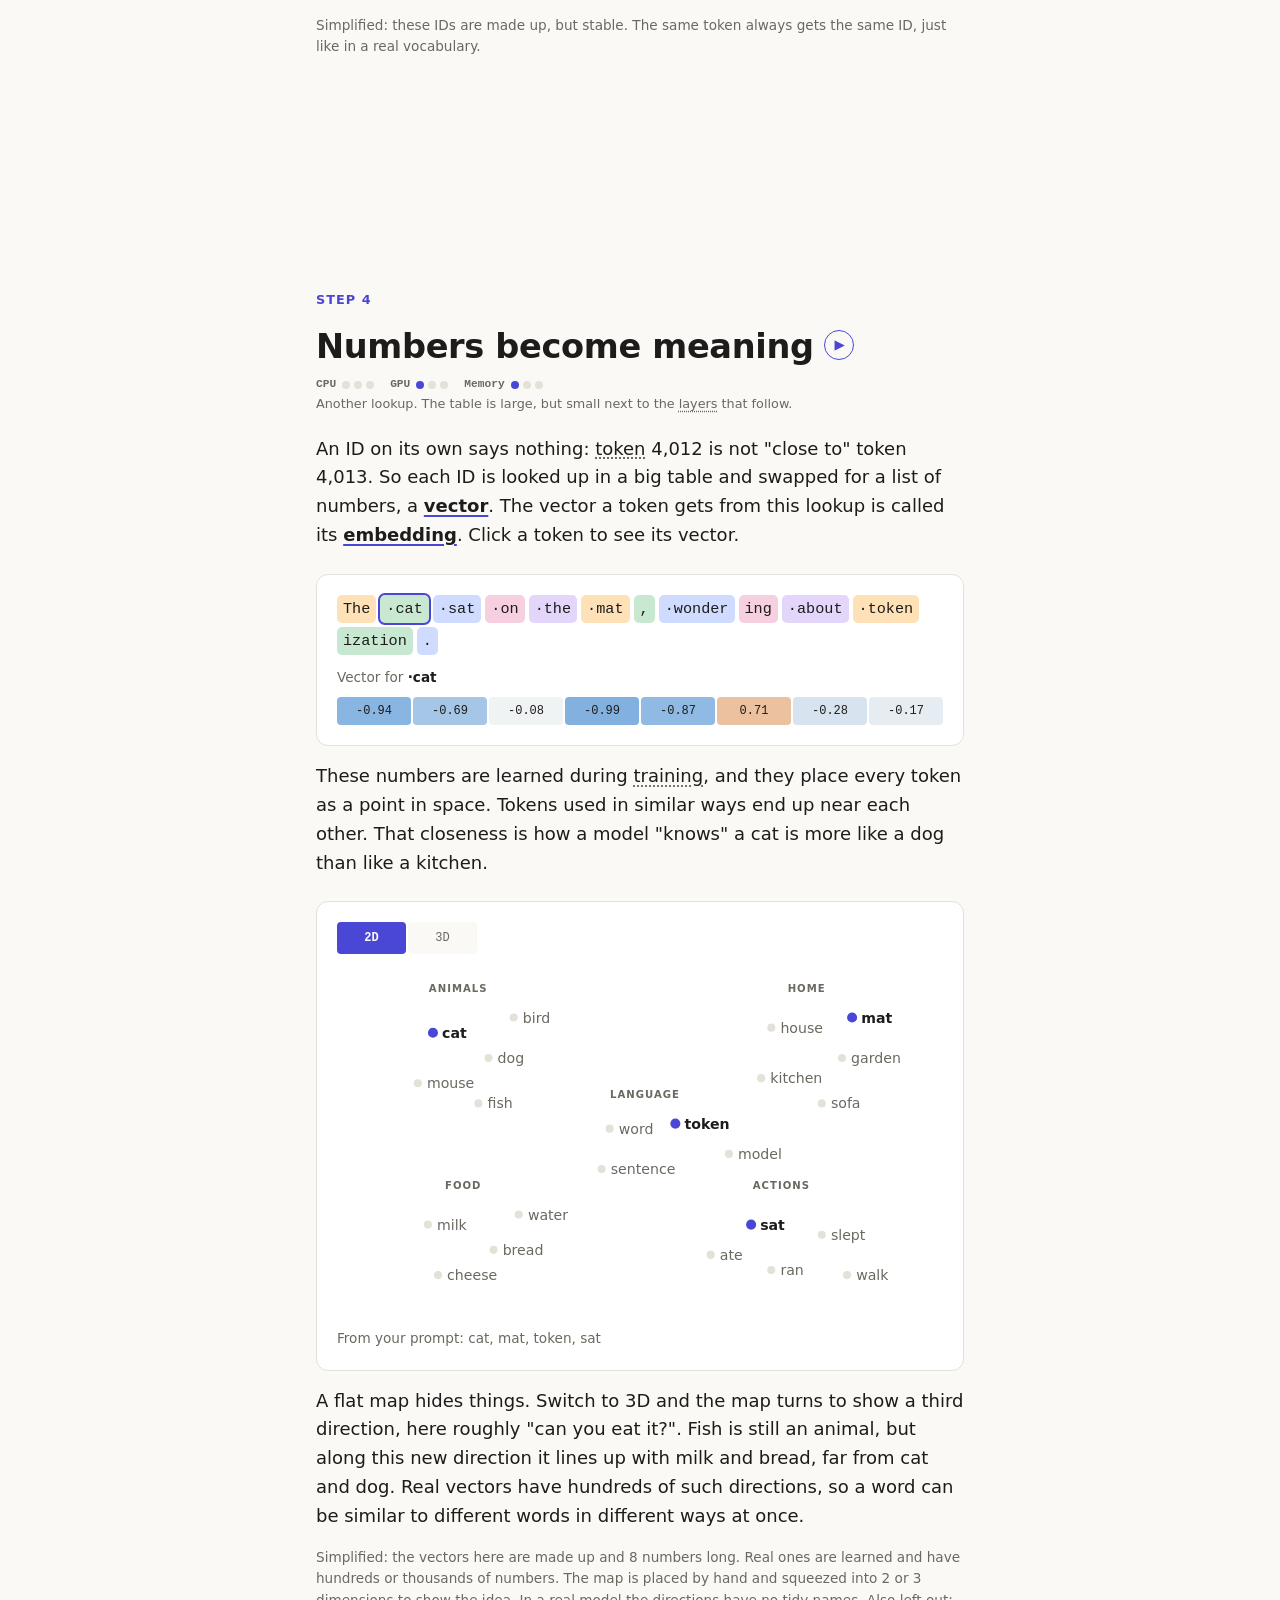
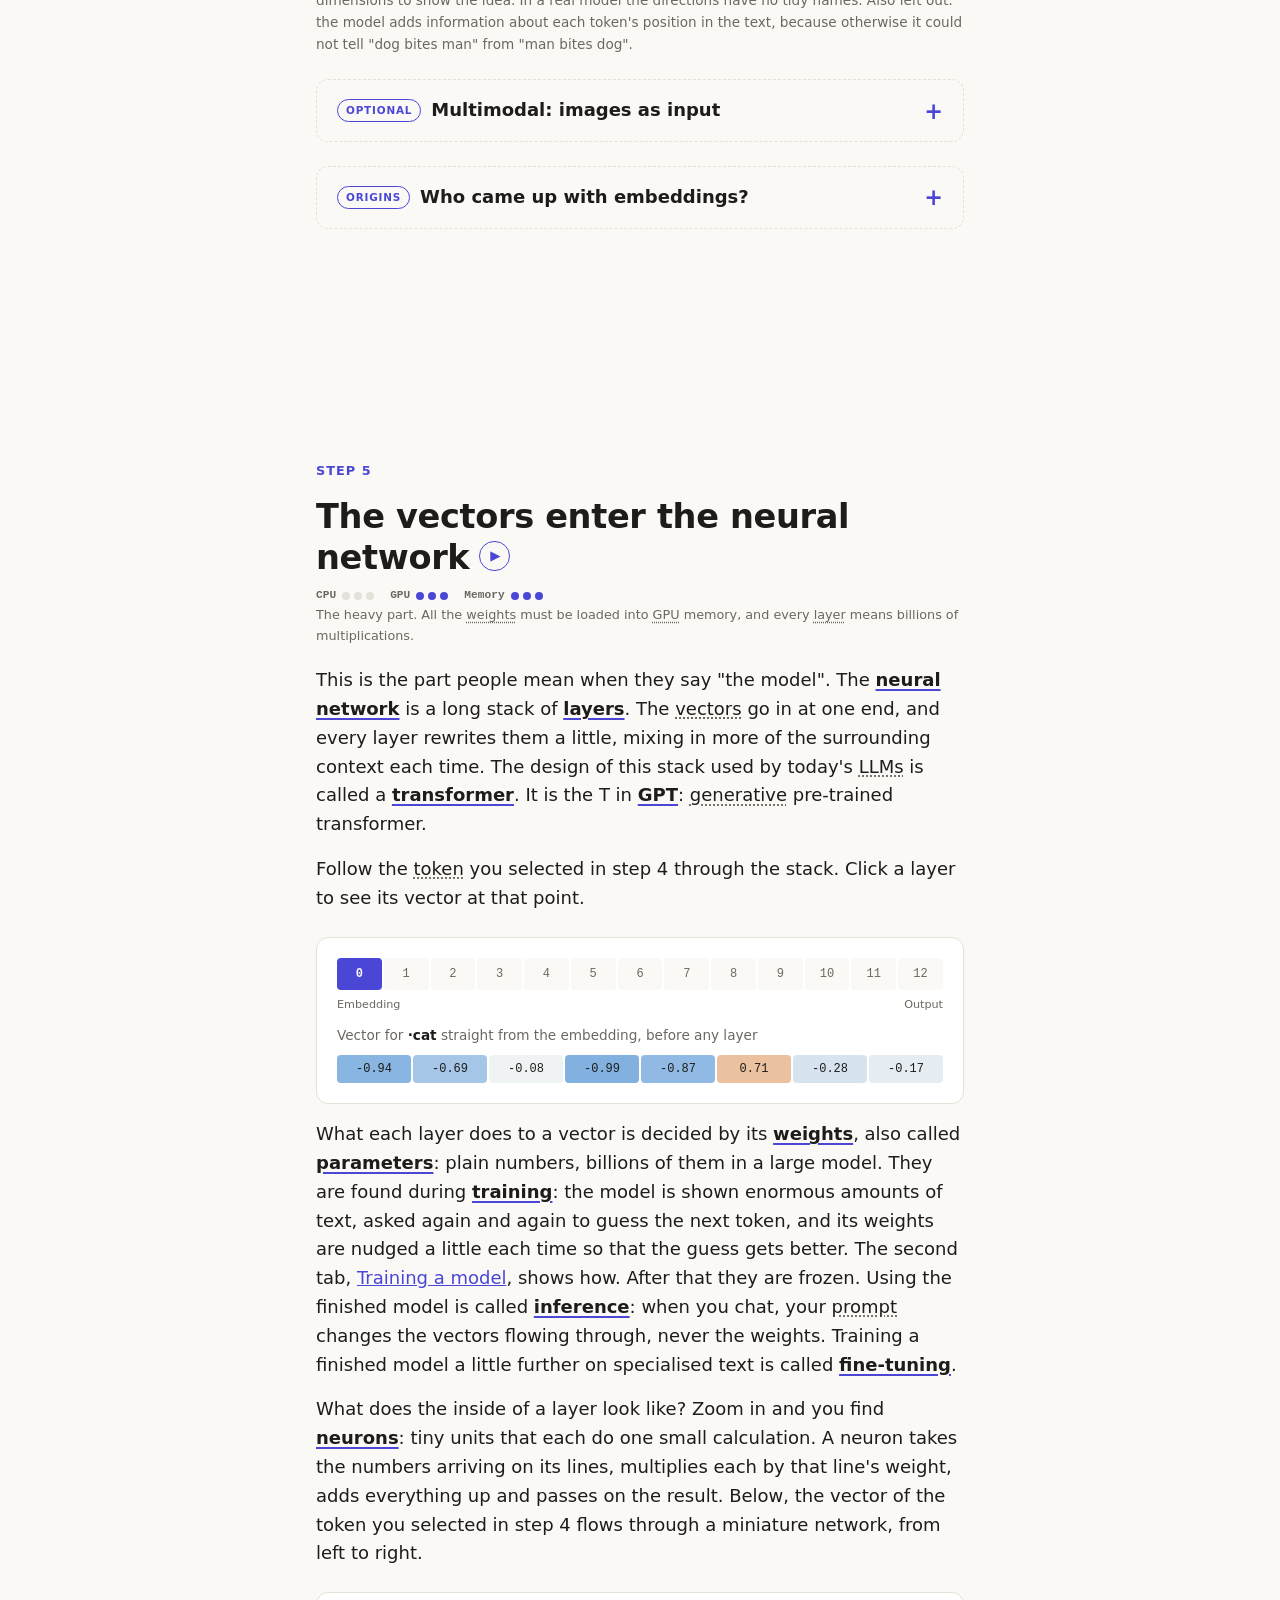
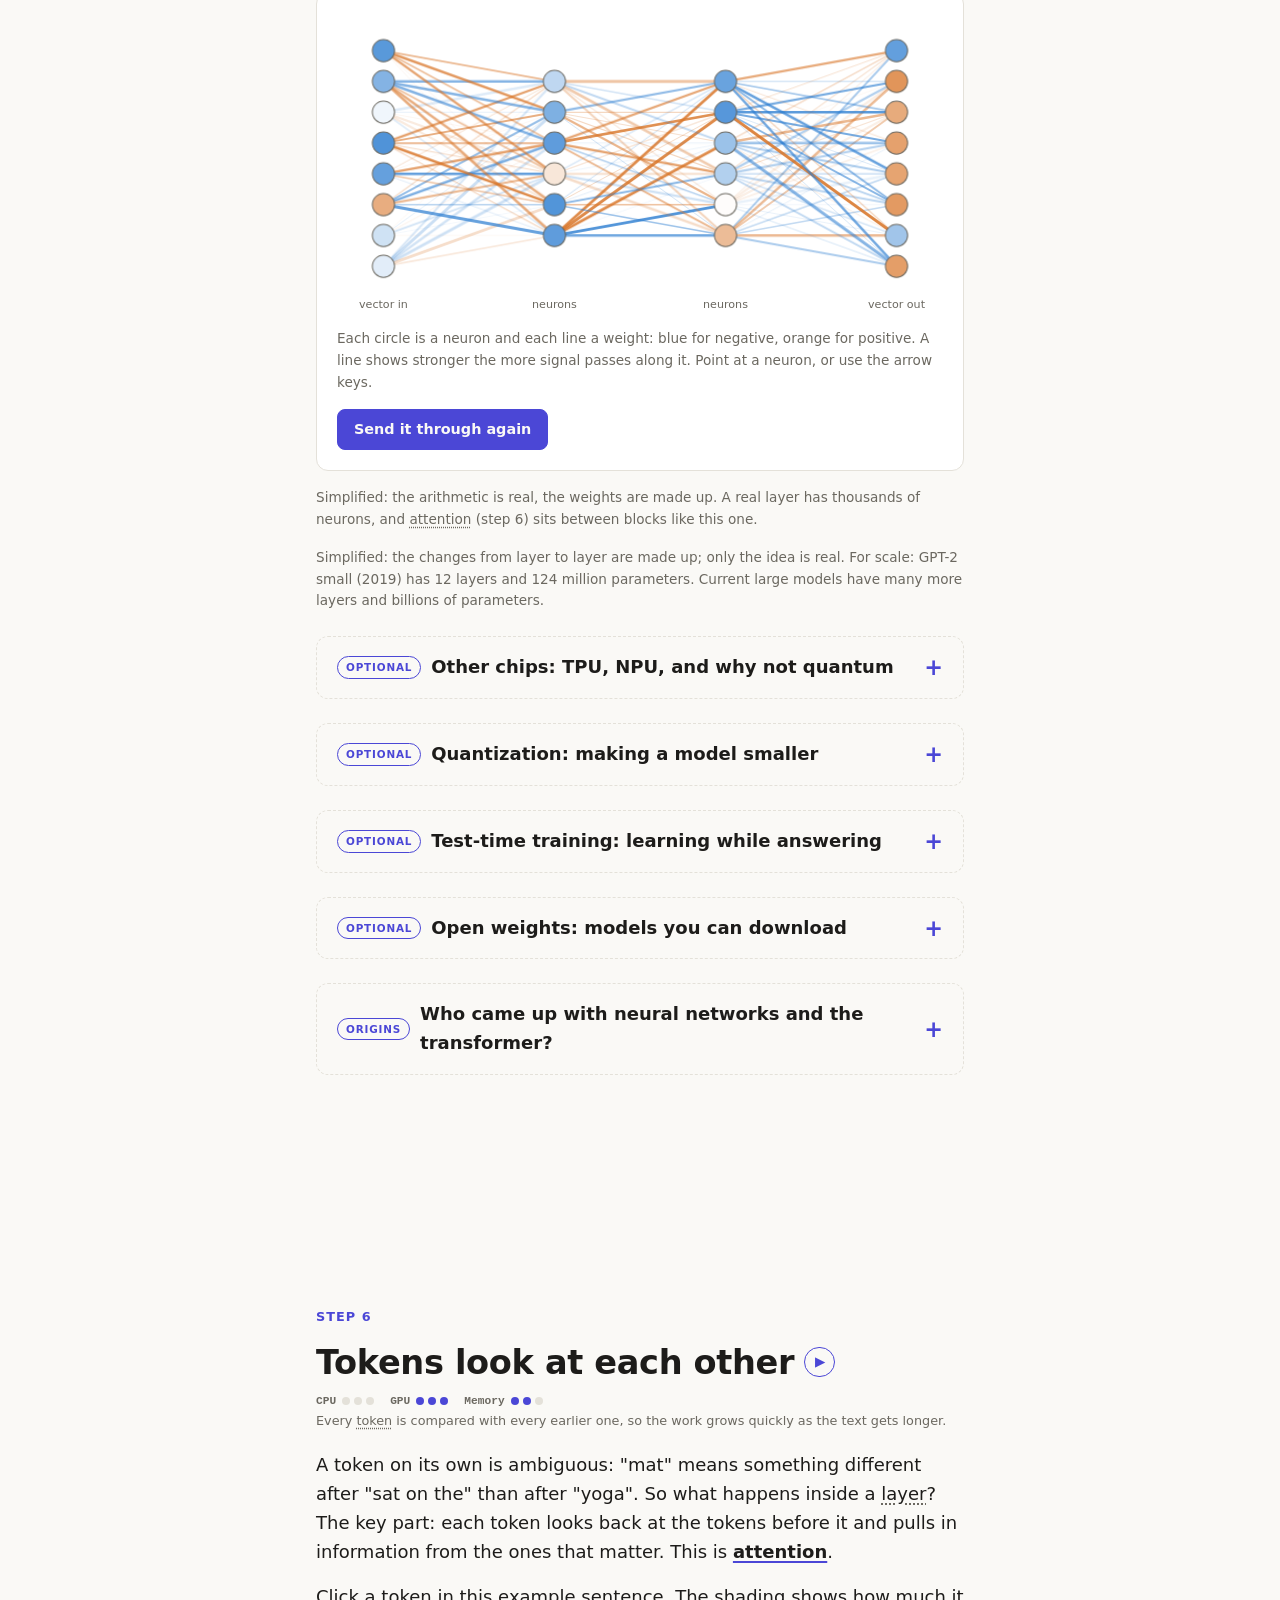
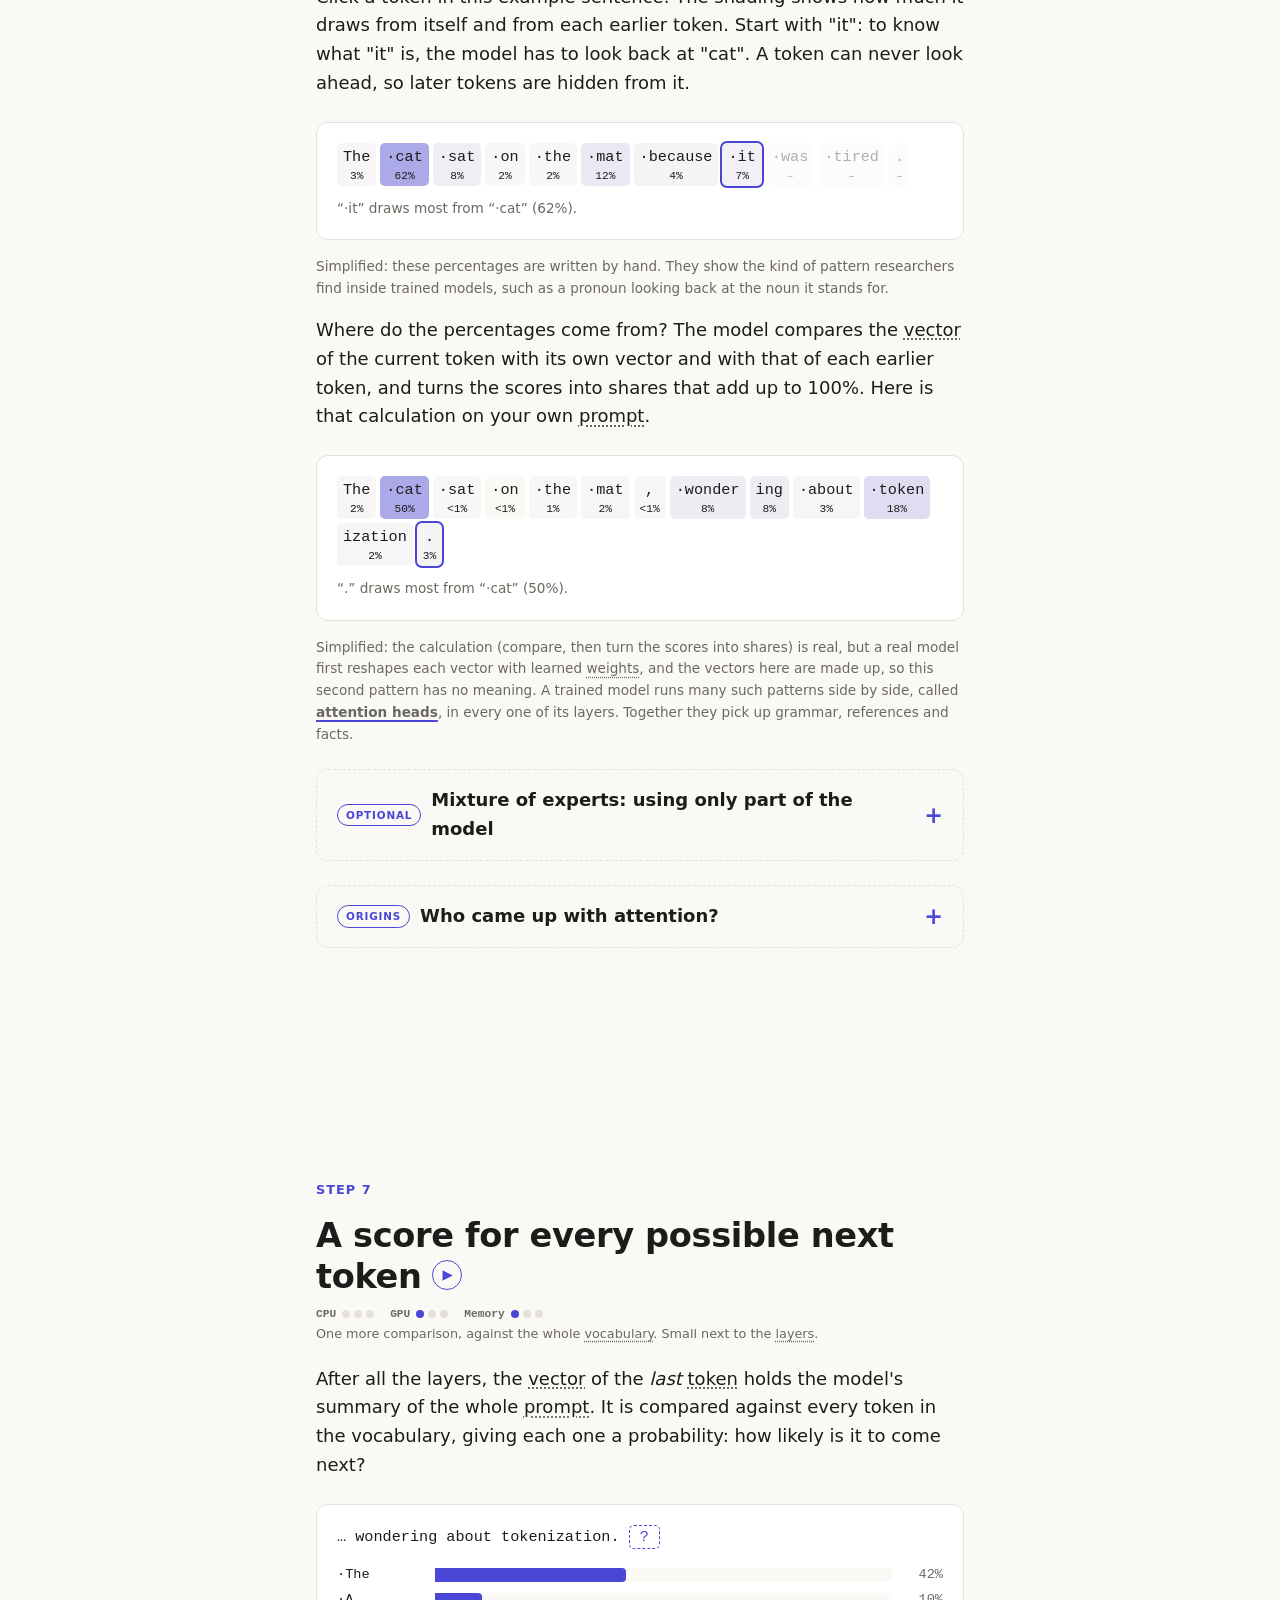
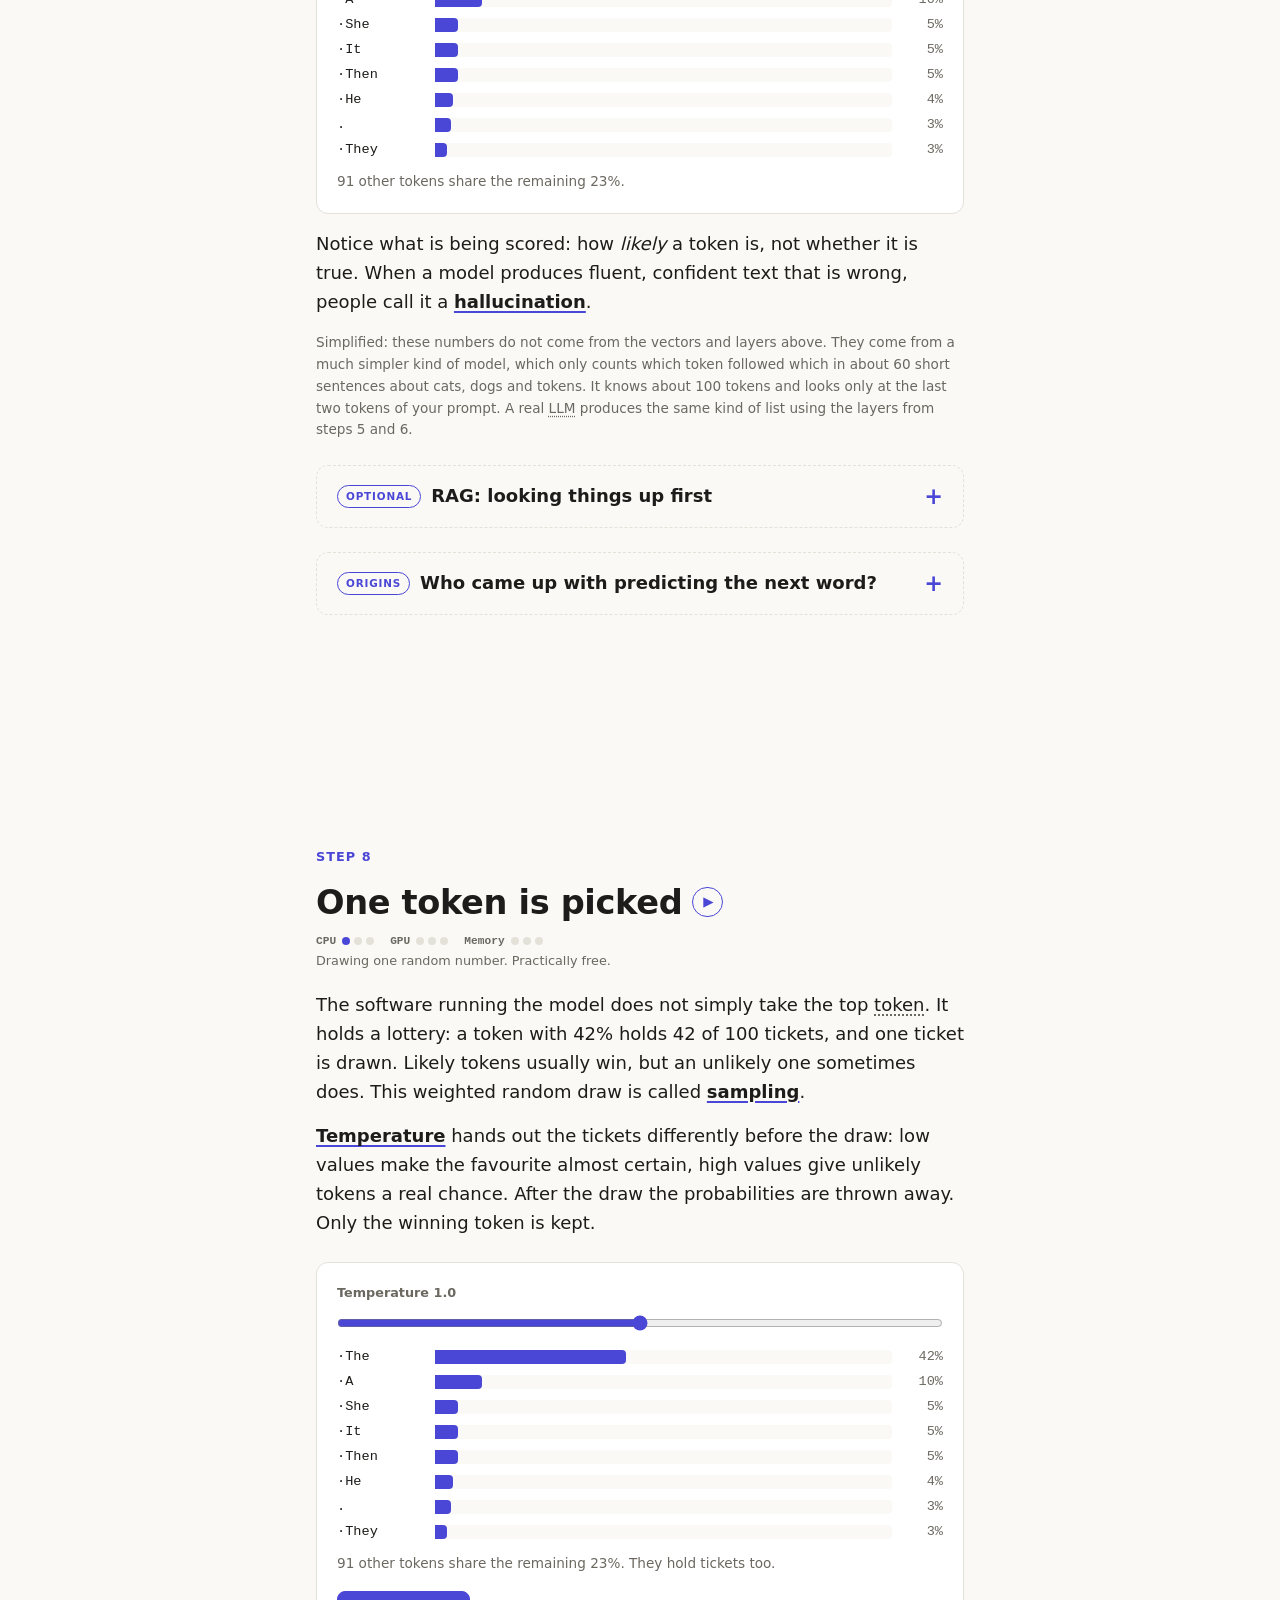
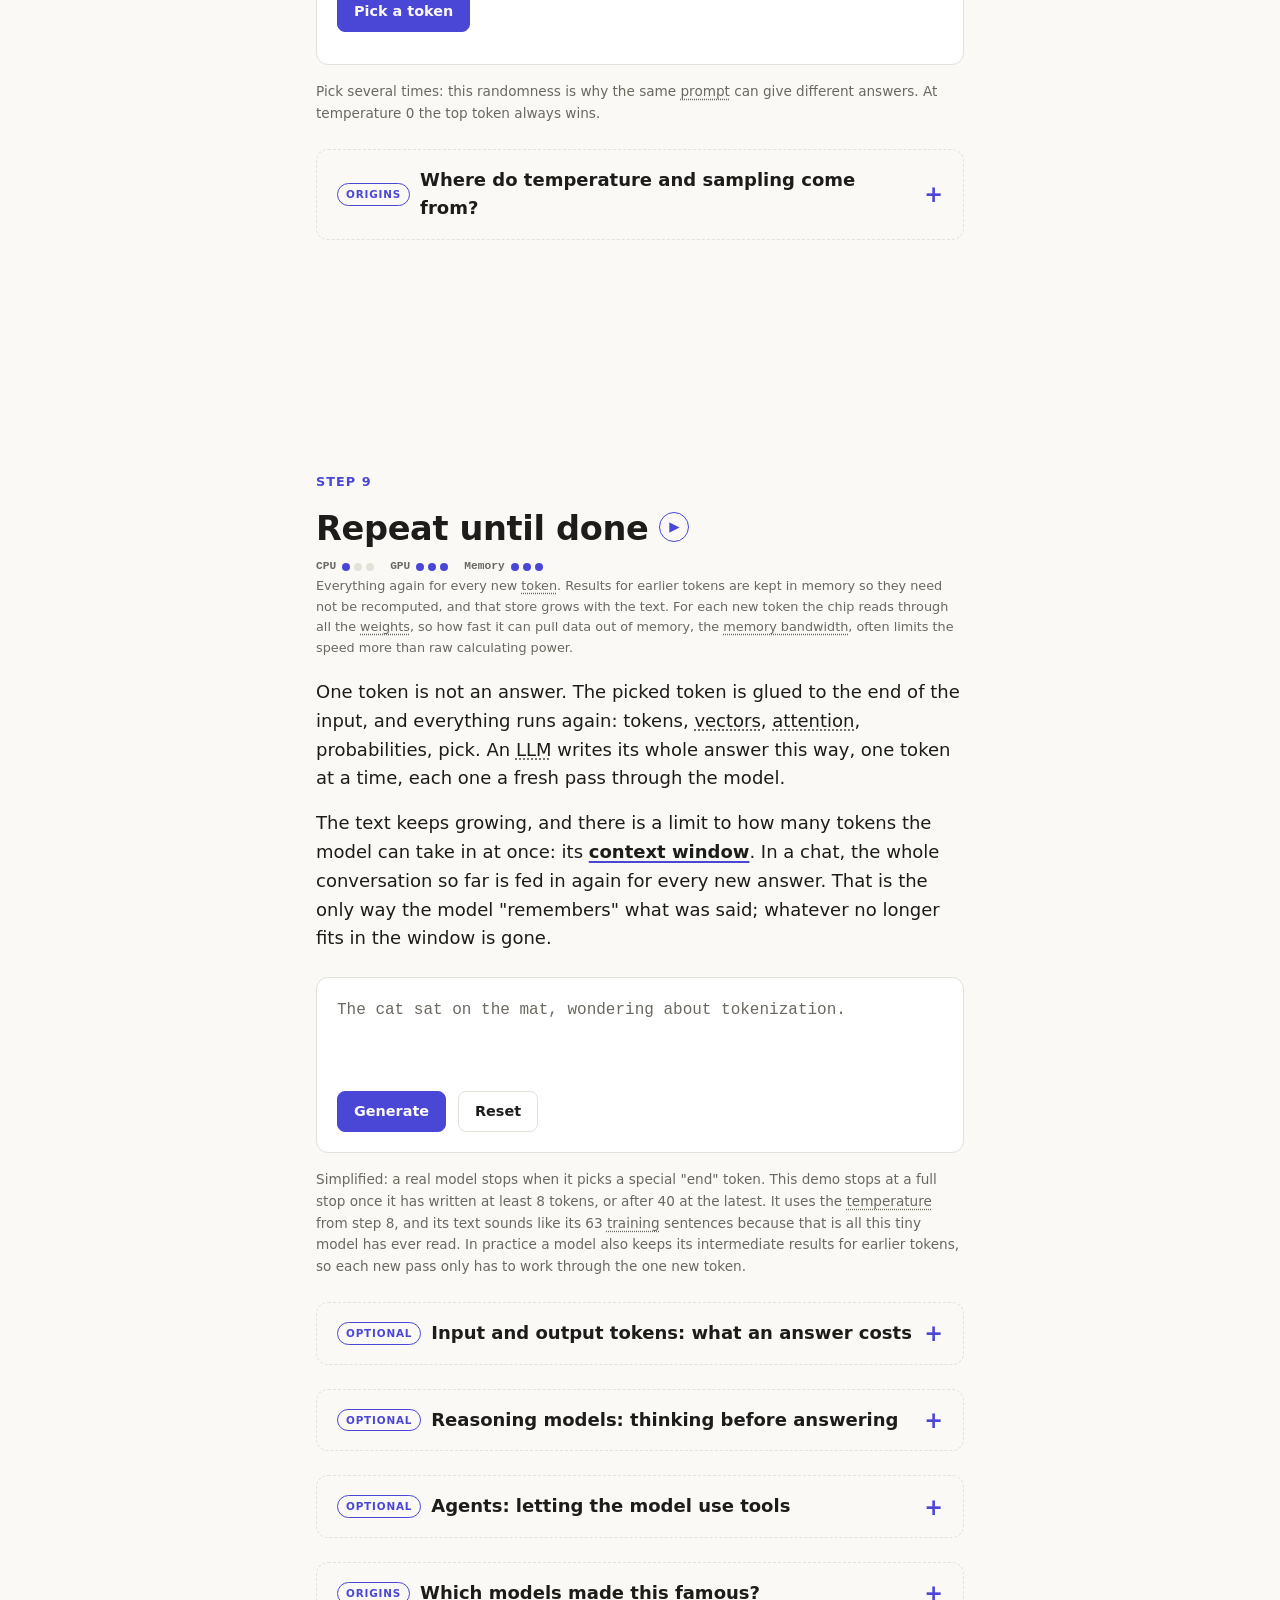
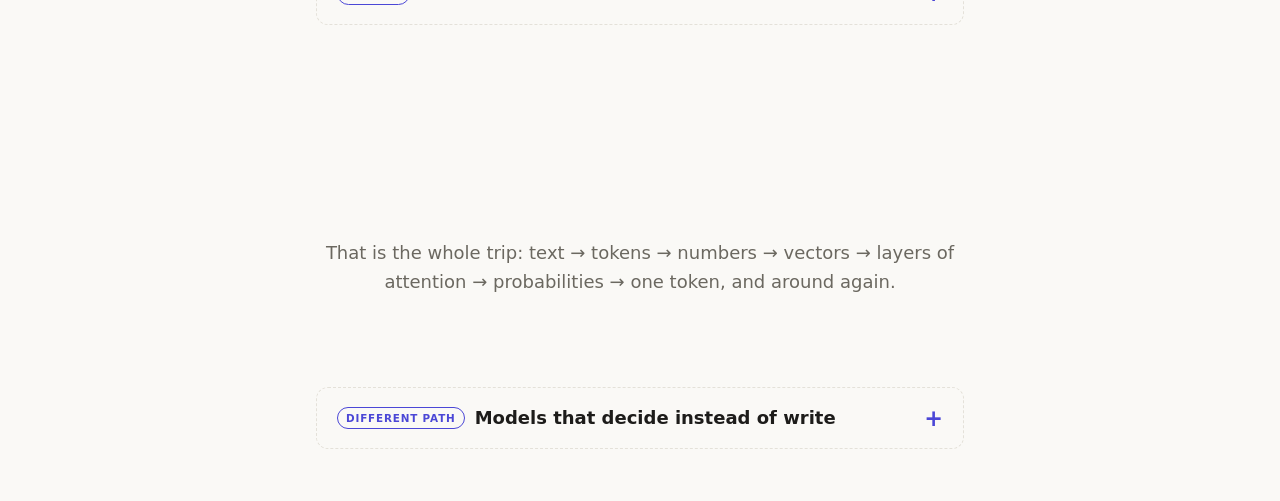
==== commit 645a468d: "chore(hero): drop the eyebrow line above the first title Co-Authored-By: Claude Opus 5.5 <noreply@an" ====
--- a/index.html
+++ b/index.html
@@ -24,7 +24,7 @@
   <!-- Steps start out invisible and fade in only when scripts run; without them every tab is shown in full. -->
   <script>document.documentElement.classList.add('js')</script>
   <link rel="stylesheet" href="style.css">
-  <noscript><style>.view[hidden] { display: block; } .menu[hidden] { display: block; } .rail, .menu-open, .search-open, .toggle-extras { display: none; }</style></noscript>
+  <noscript><style>.view[hidden] { display: block; } .menu[hidden] { display: block; } .rail, .menu-open, .search-open, .toggle-extras, #view-search { display: none !important; }</style></noscript>
 </head>
 <body>
   <a class="skip" href="#content">Skip to content</a>
@@ -33,10 +33,10 @@
   </button>
   <div class="menu" id="menu" hidden>
     <div class="menu-top">
-      <button type="button" class="search-open" id="search-open" aria-label="Search this guide" title="Search ( / )">
+      <a class="search-open" id="search-open" href="#view-search" aria-label="Search this guide" title="Search ( / )">
         <svg viewBox="0 0 20 20" aria-hidden="true"><circle cx="8.5" cy="8.5" r="5.5"/><line x1="12.7" y1="12.7" x2="17" y2="17"/></svg>
         <span>Search</span>
-      </button>
+      </a>
       <nav class="languages" aria-label="Language">
         <button type="button" class="language-open" id="language-open" aria-expanded="false" aria-controls="language-list">EN</button>
         <div class="language-list" id="language-list" hidden>
@@ -64,7 +64,6 @@
   <main id="content" tabindex="-1">
     <div class="view" id="view-use">
     <header class="hero">
-      <p class="eyebrow">An interactive walkthrough</p>
       <h1>How an LLM turns your text into an answer</h1>
       <p class="lead">
         Follow one prompt through the machine, one step at a time.
@@ -3661,16 +3660,18 @@
       </dl>
     </section>
     </div>
+    <div class="view" id="view-search" data-narration="off" hidden>
+    <section class="search" id="search">
+      <h2>Search</h2>
+      <form id="search-form" role="search">
+        <input type="search" id="search-input" placeholder="Search the whole guide" autocomplete="off" aria-label="Search the whole guide">
+      </form>
+      <p class="search-status" id="search-status" aria-live="polite"></p>
+      <ol class="search-results" id="search-results"></ol>
+    </section>
+    </div>
   </main>
 
-  <dialog class="search" id="search" aria-label="Search this guide">
-    <form id="search-form" role="search">
-      <input type="search" id="search-input" placeholder="Search the whole guide" autocomplete="off" aria-label="Search the whole guide">
-      <button type="button" class="search-close" id="search-close">Close</button>
-    </form>
-    <p class="search-status" id="search-status" aria-live="polite"></p>
-    <ol class="search-results" id="search-results"></ol>
-  </dialog>
 
   <script src="i18n/en.js"></script>
   <script src="i18n.js"></script>
--- a/style.css
+++ b/style.css
@@ -272,10 +272,11 @@
 
 .step a { color: var(--accent); }
 
-/* Search: it looks like a field and opens a box over the page. */
+/* In the menu the way to the search looks like its field. */
 .search-open {
   flex: 1;
   gap: 8px;
+  text-decoration: none;
   min-width: 0;
   padding: 7px 12px;
   border-radius: 99px;
@@ -350,6 +351,102 @@
   .language-list a:hover { color: var(--accent); }
 }
 
+/* Search: a part of its own, reached from the menu. It looks through every
+   other part and lists what it finds. */
+.search {
+  min-height: 100vh;
+  padding: 96px 0 16vh;
+}
+
+.search h2 { margin-bottom: 20px; }
+
+.search form { display: flex; }
+
+.search input {
+  flex: 1;
+  min-width: 0;
+  padding: 11px 16px;
+  background: var(--surface);
+  color: inherit;
+  border: 1px solid var(--border);
+  border-radius: 99px;
+  /* 16px keeps a phone from zooming in when the field is tapped. */
+  font: inherit;
+  font-size: 1rem;
+}
+
+.search input:focus-visible { outline: 2px solid var(--accent); outline-offset: 1px; }
+
+.search input::placeholder { color: var(--muted); opacity: 1; }
+
+.search-status {
+  margin: 10px 2px 6px;
+  color: var(--muted);
+  font-size: 0.8rem;
+}
+
+.search-results {
+  margin: 0;
+  padding: 0;
+  list-style: none;
+}
+
+.search-results button {
+  display: block;
+  width: 100%;
+  padding: 9px 10px;
+  background: none;
+  color: inherit;
+  border: 0;
+  border-radius: 8px;
+  font: inherit;
+  font-size: 0.9rem;
+  line-height: 1.4;
+  text-align: left;
+  cursor: pointer;
+}
+
+.search-results button:focus-visible {
+  background: var(--surface);
+  outline: 2px solid var(--accent);
+  outline-offset: -2px;
+}
+
+@media (hover: hover) {
+  .search-results button:hover { background: var(--surface); }
+}
+
+.search-place {
+  display: block;
+  color: var(--accent);
+  font-size: 0.68rem;
+  font-weight: 600;
+  letter-spacing: 0.06em;
+  text-transform: uppercase;
+}
+
+.search-text {
+  display: block;
+  color: var(--muted);
+  font-size: 0.82rem;
+}
+
+.search mark {
+  background: color-mix(in srgb, var(--accent) 22%, transparent);
+  color: inherit;
+  border-radius: 2px;
+}
+
+/* Grey text on the marked background is too faint. */
+.search-text mark { color: var(--text); }
+
+/* The place a search result led to lights up briefly. */
+.search-hit {
+  border-radius: 6px;
+  outline: 2px solid var(--accent);
+  outline-offset: 8px;
+}
+
 /* It also takes the focus, so reading and tabbing go on from there; the outline above shows it. */
 [tabindex="-1"]:focus:not(.search-hit) { outline: none; }
 
@@ -368,7 +465,7 @@
   justify-content: center;
 }
 
-.eyebrow, .step-no {
+.step-no {
   margin: 0 0 8px;
   color: var(--accent);
   font-size: 0.8rem;
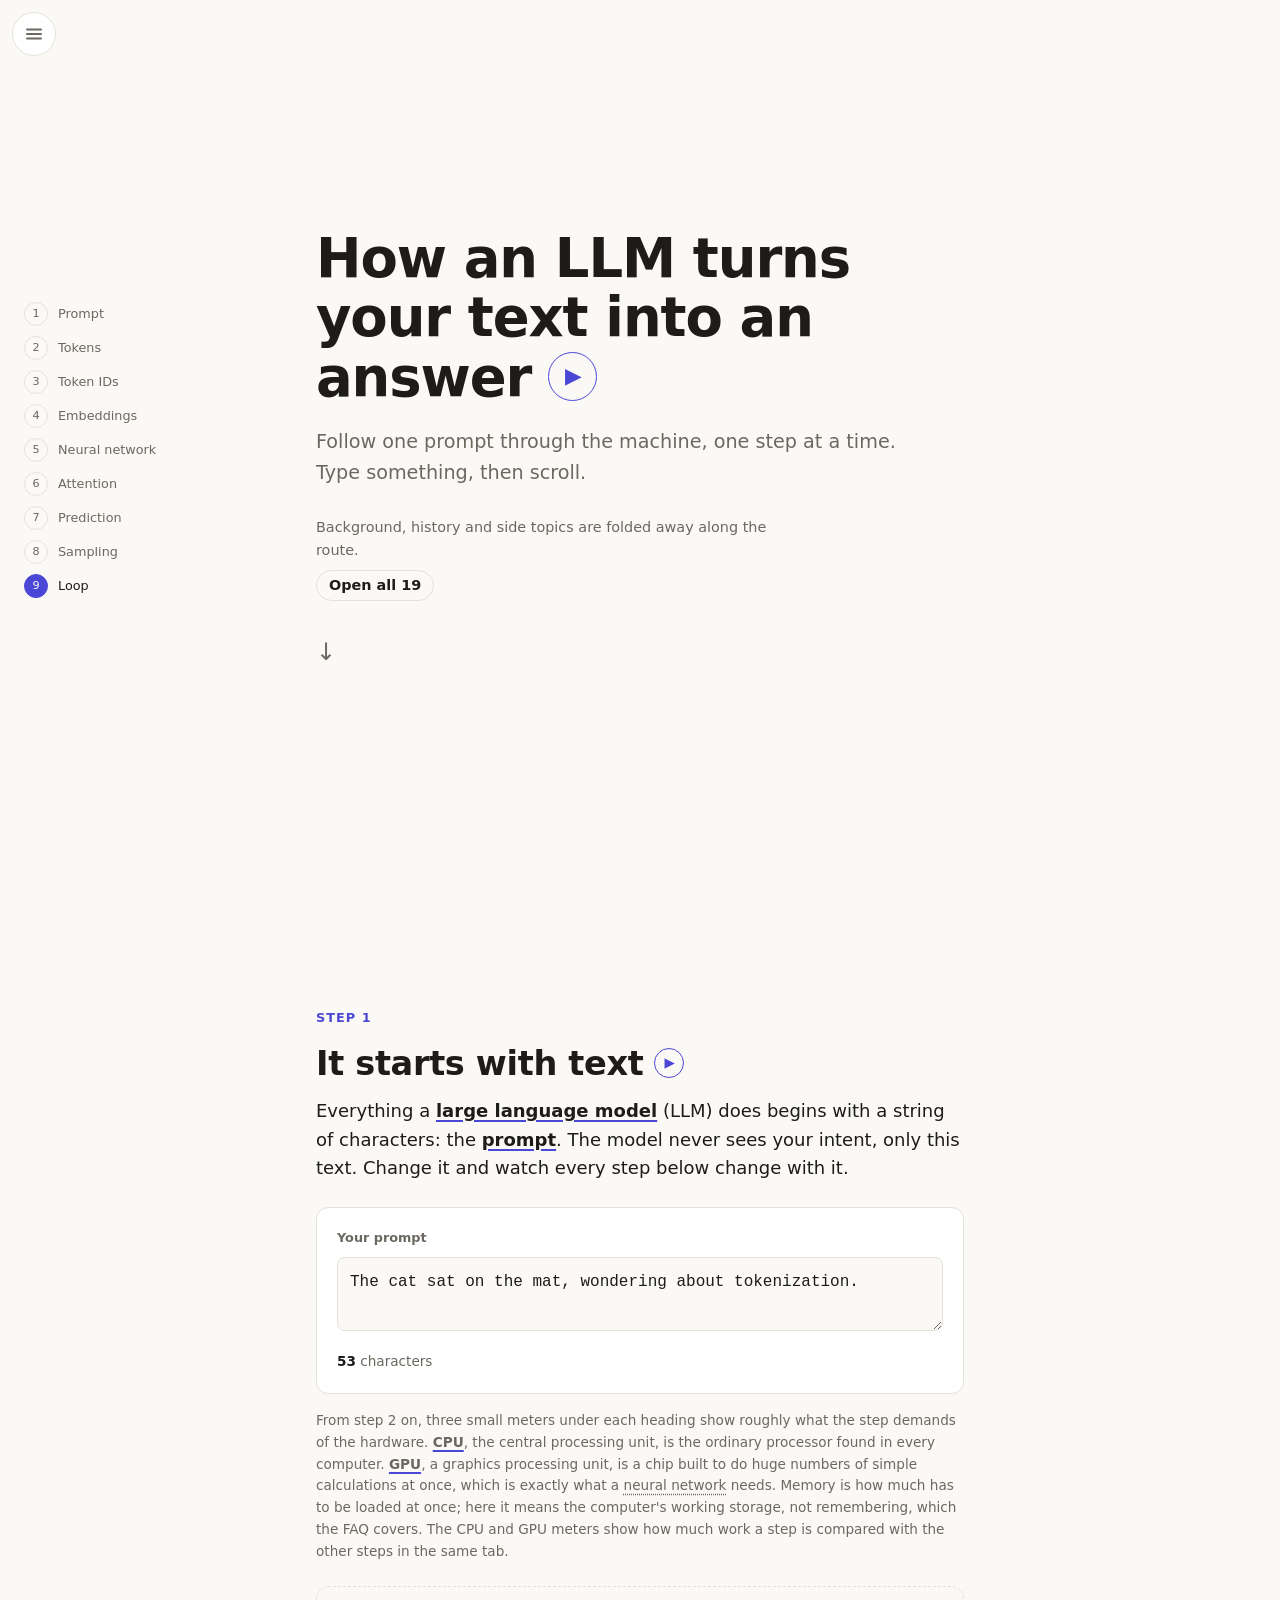
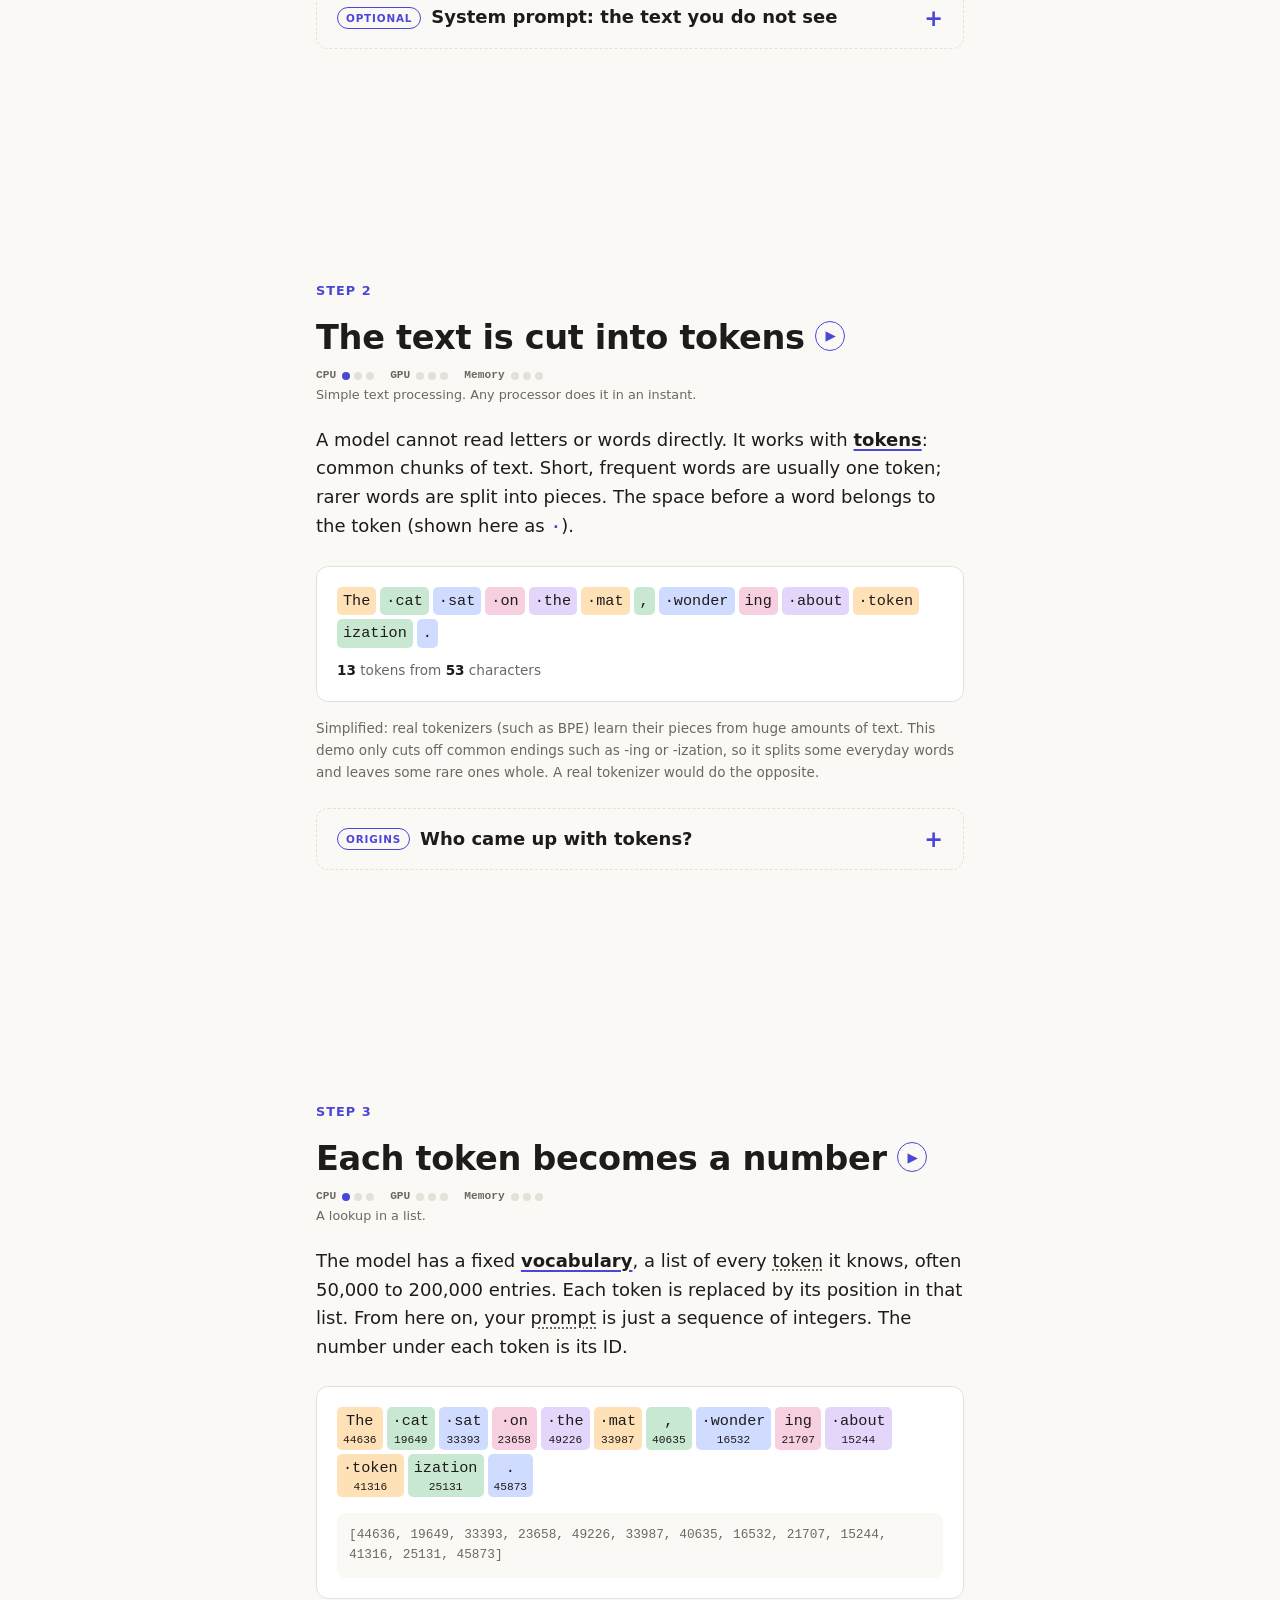
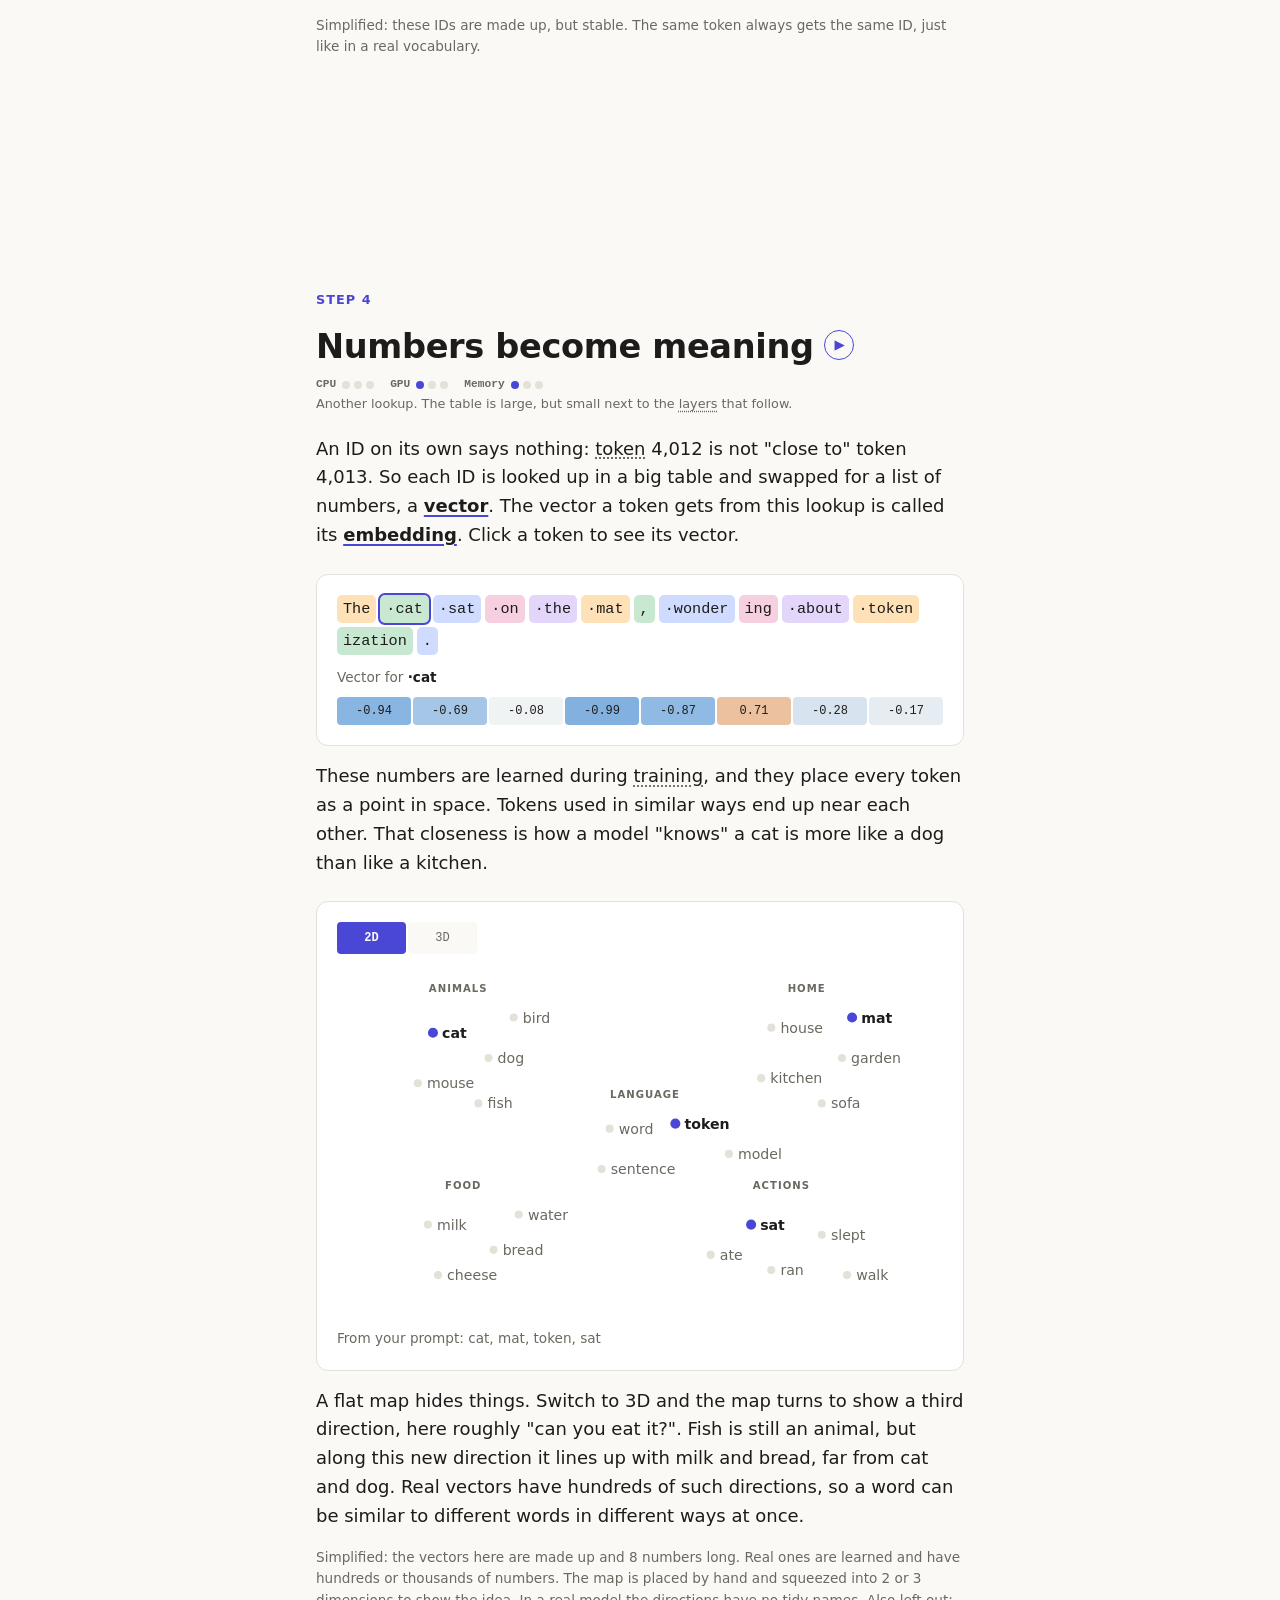
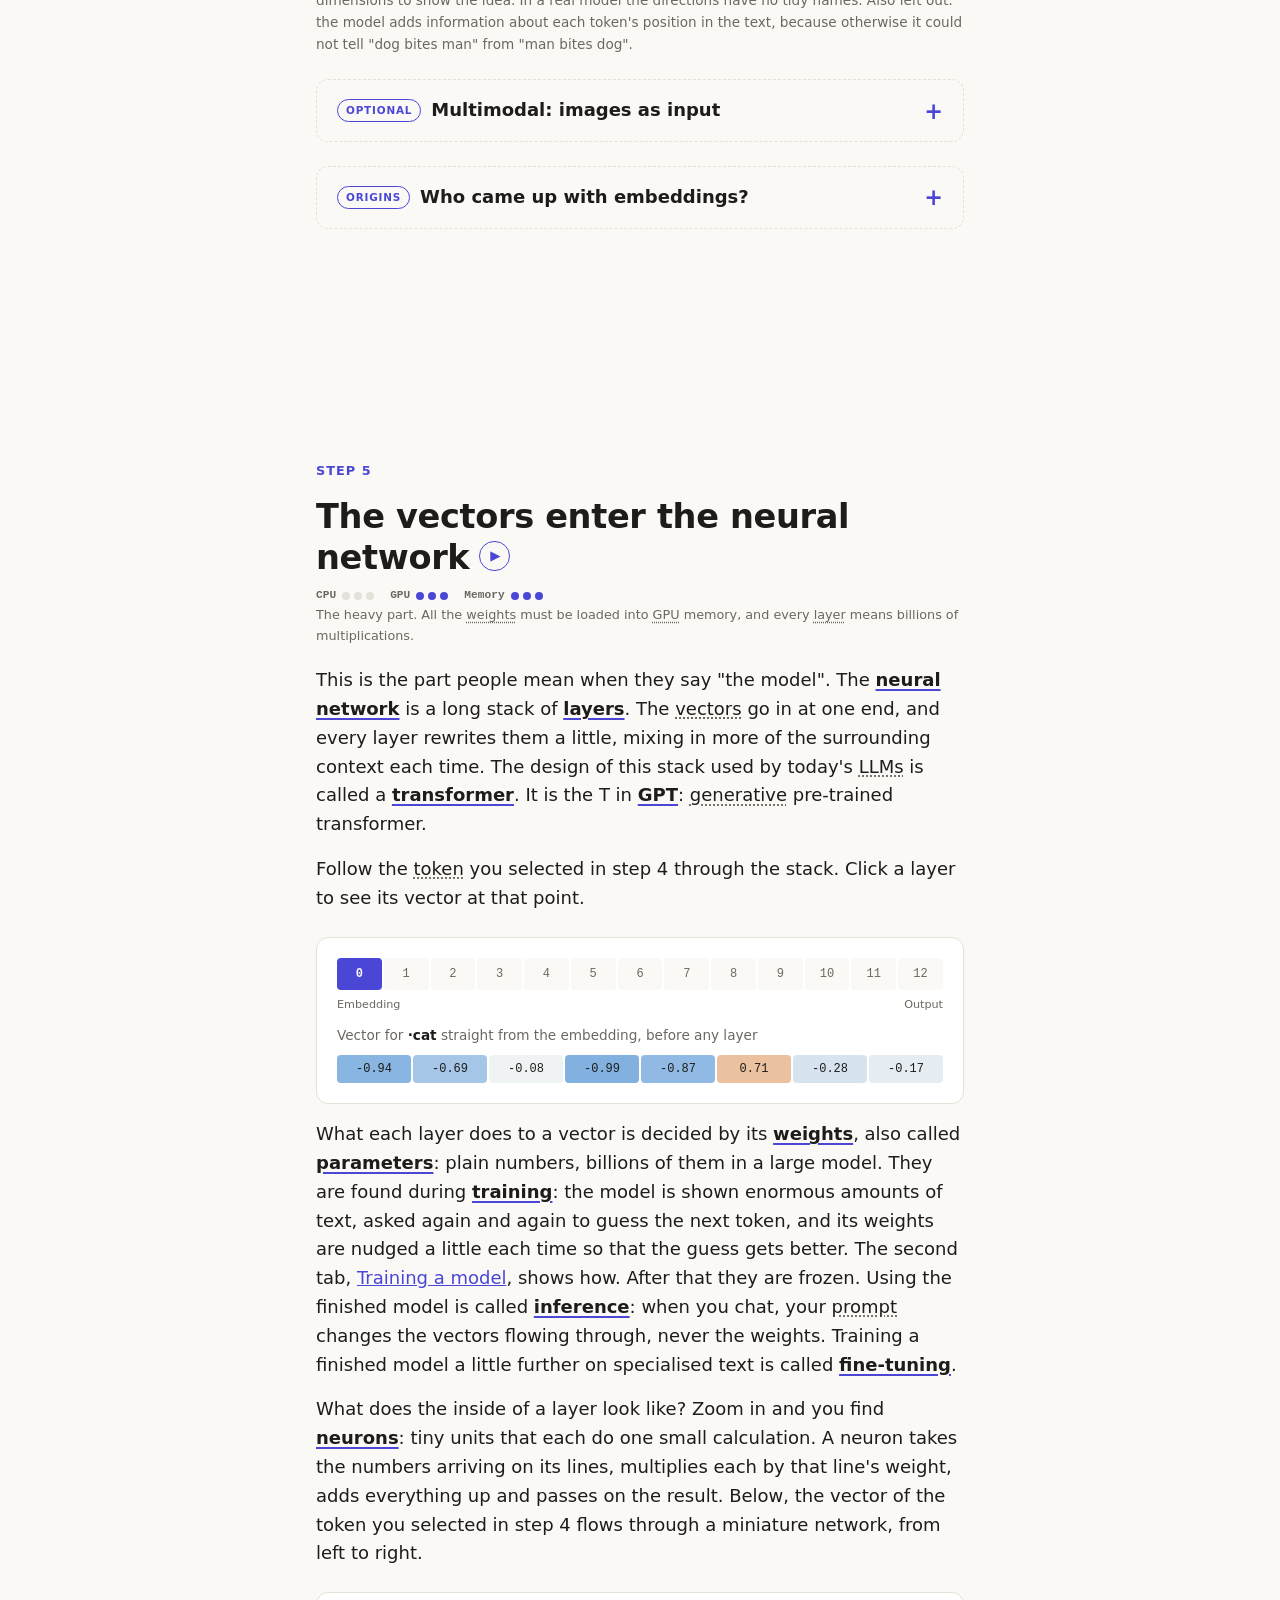
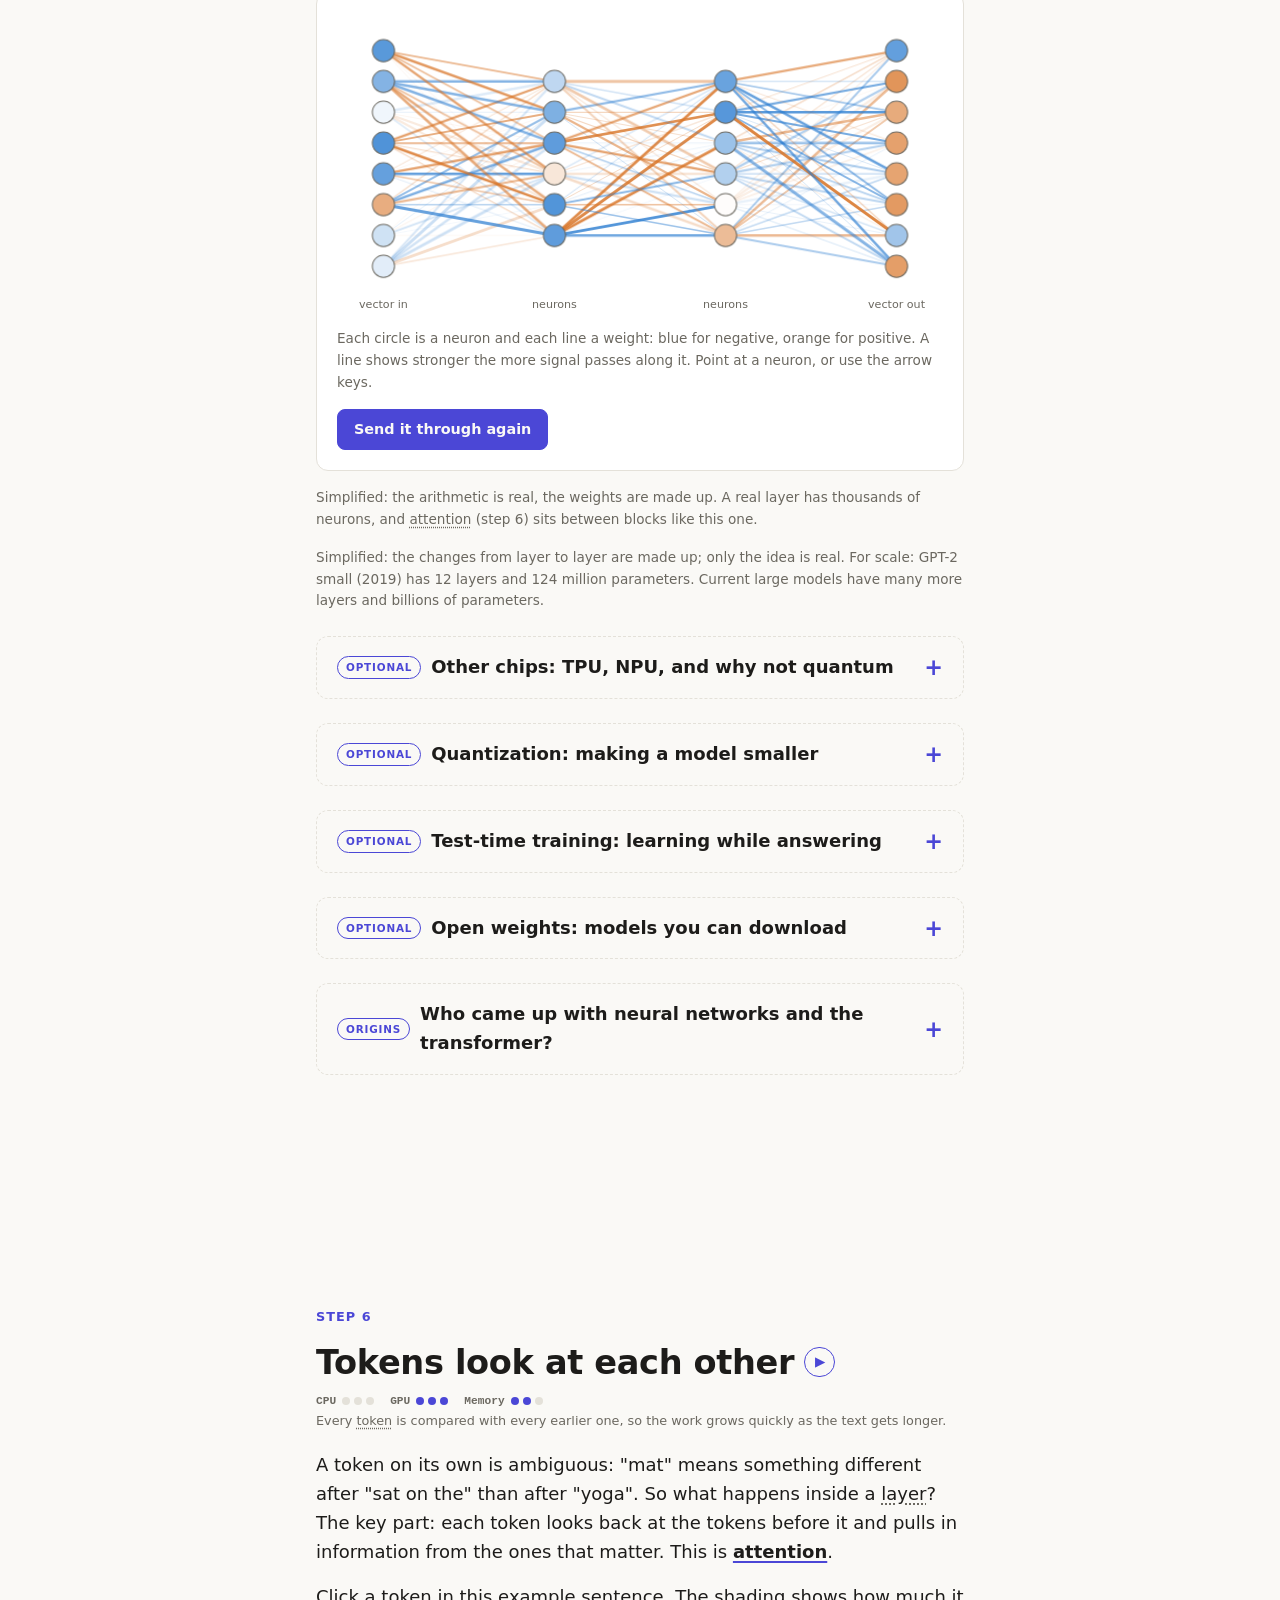
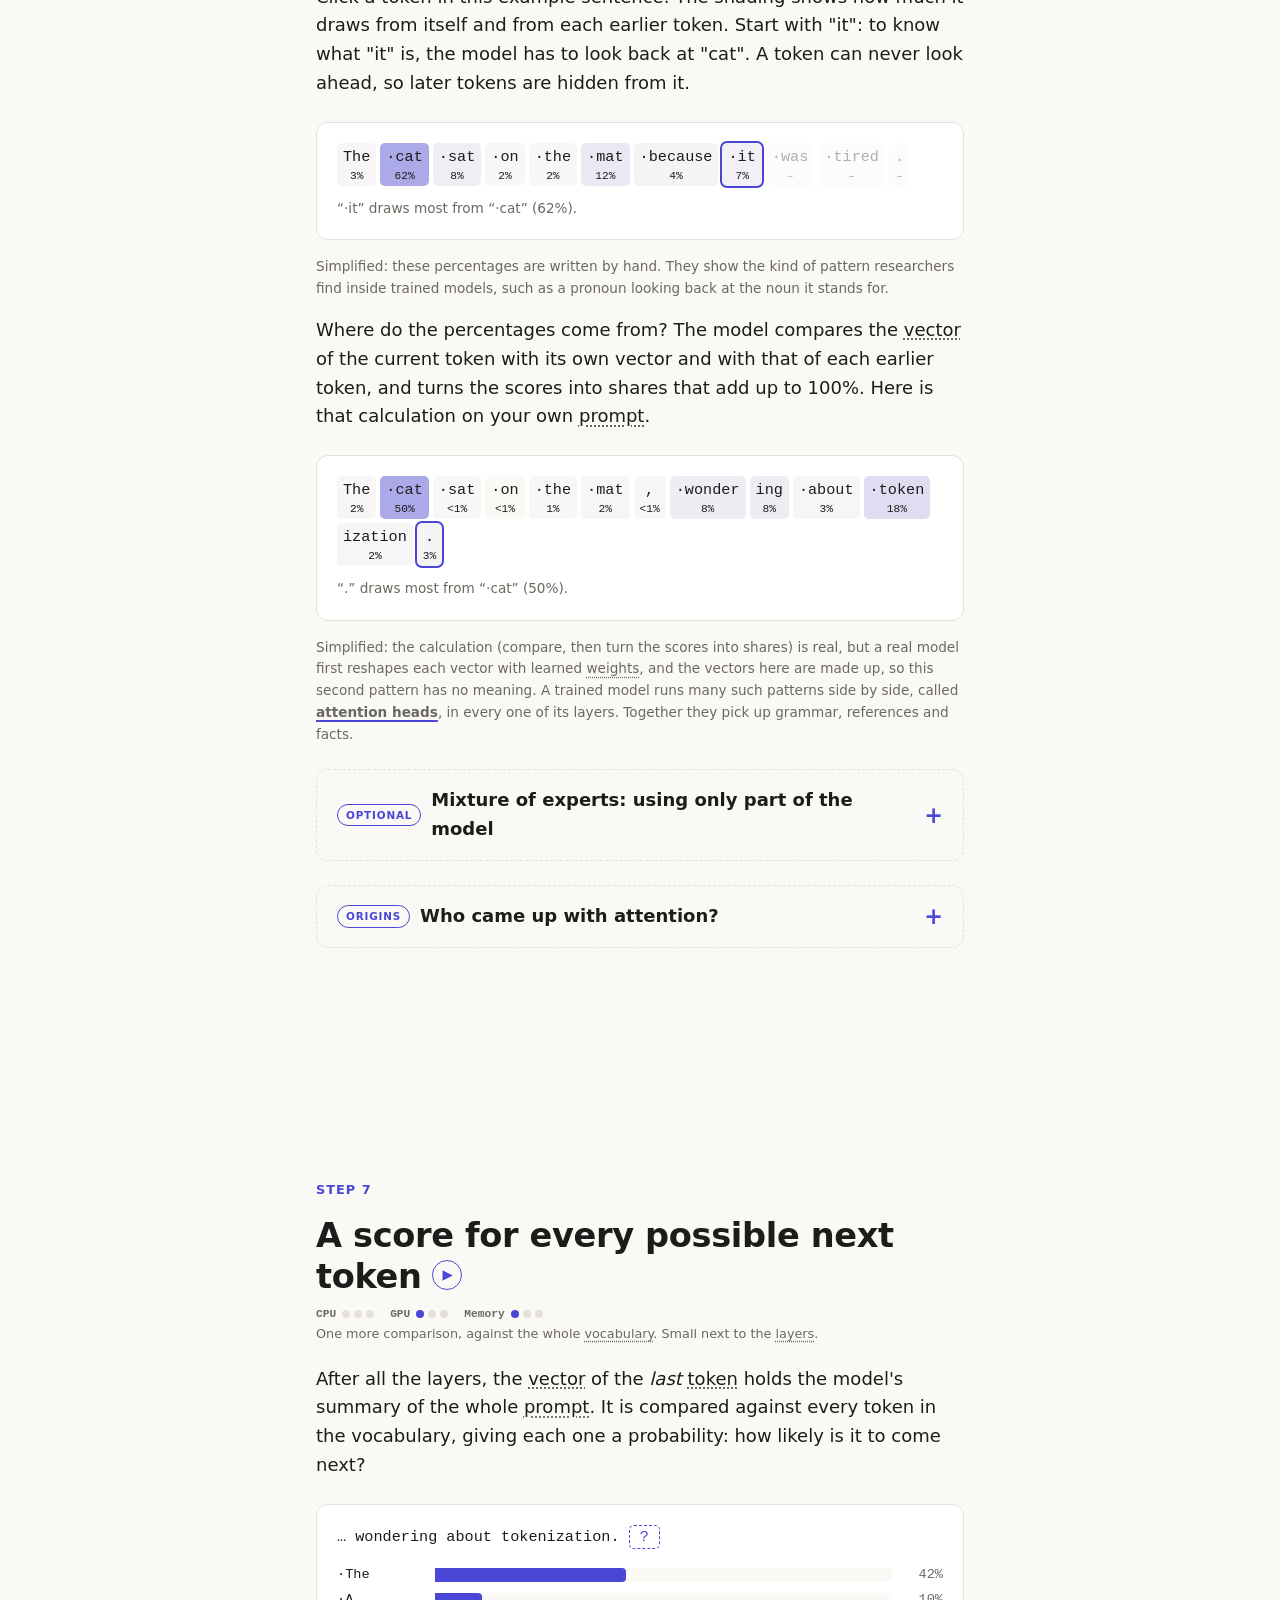
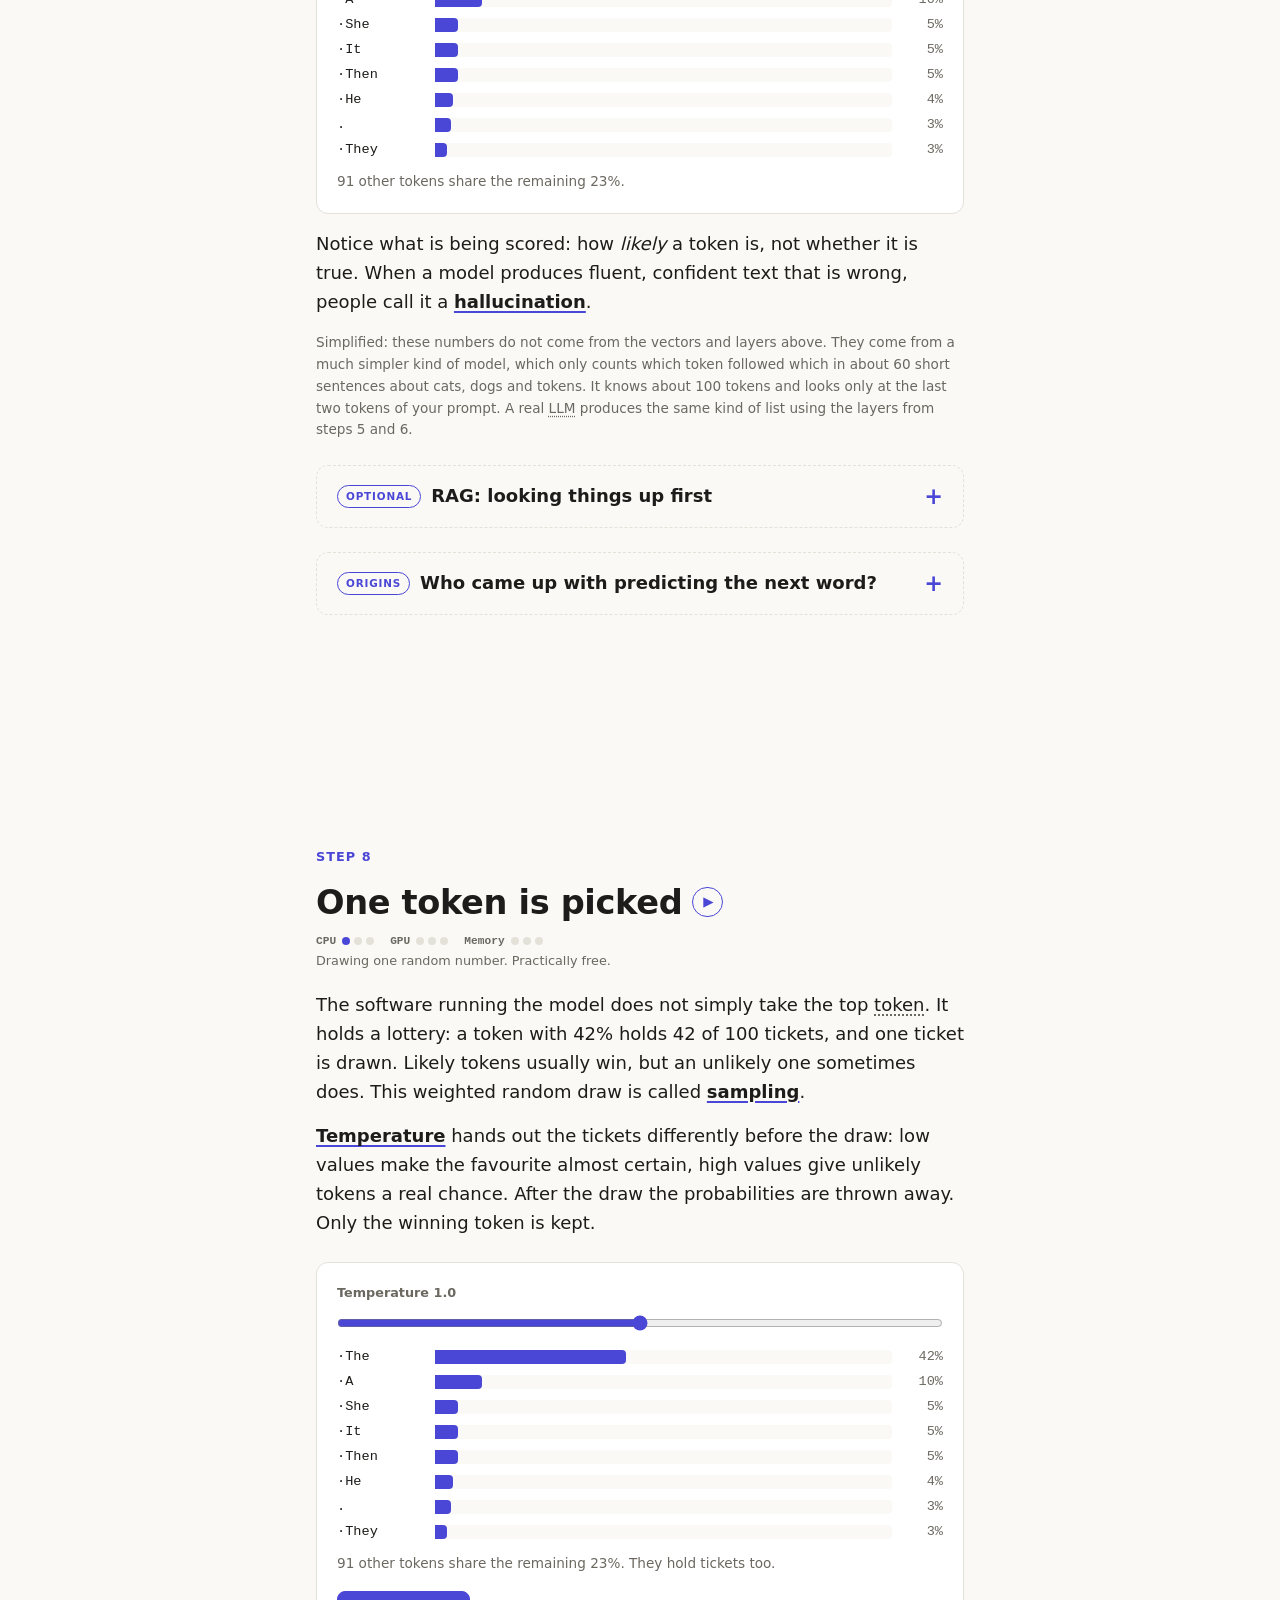
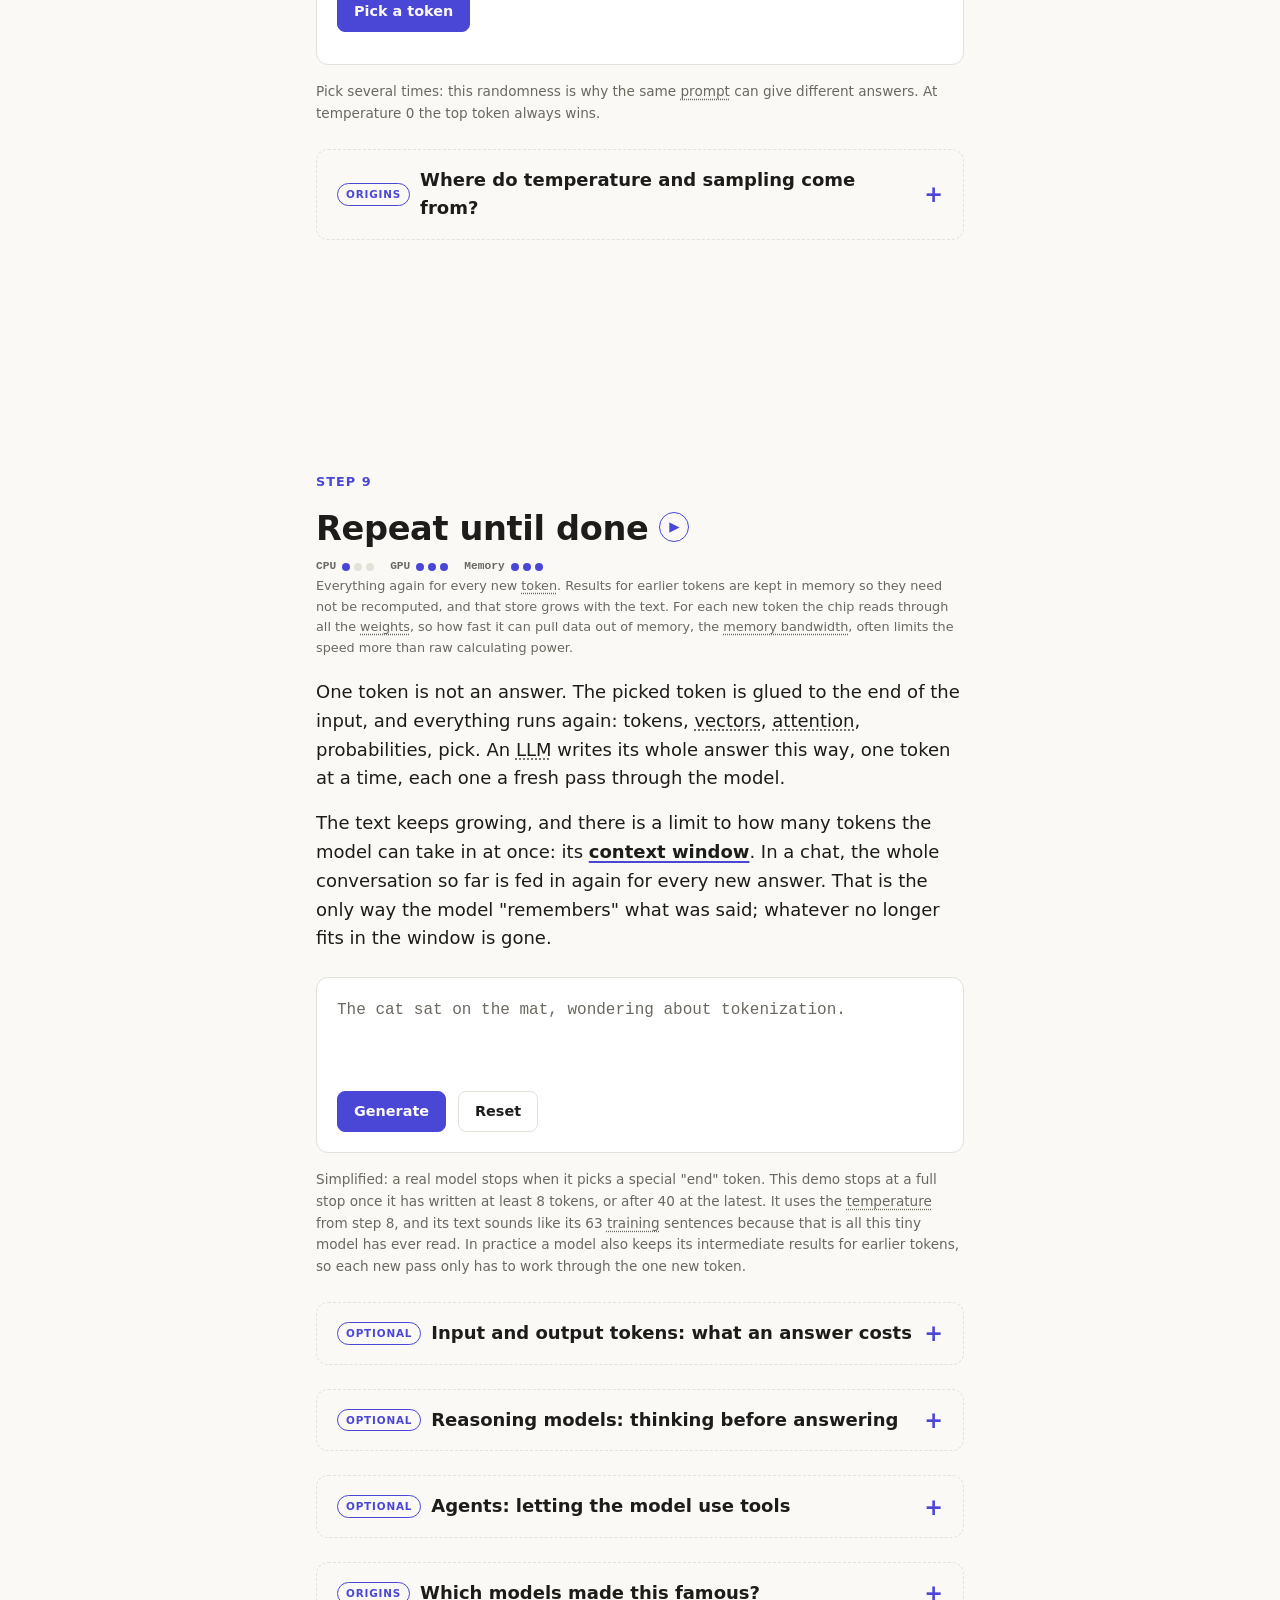
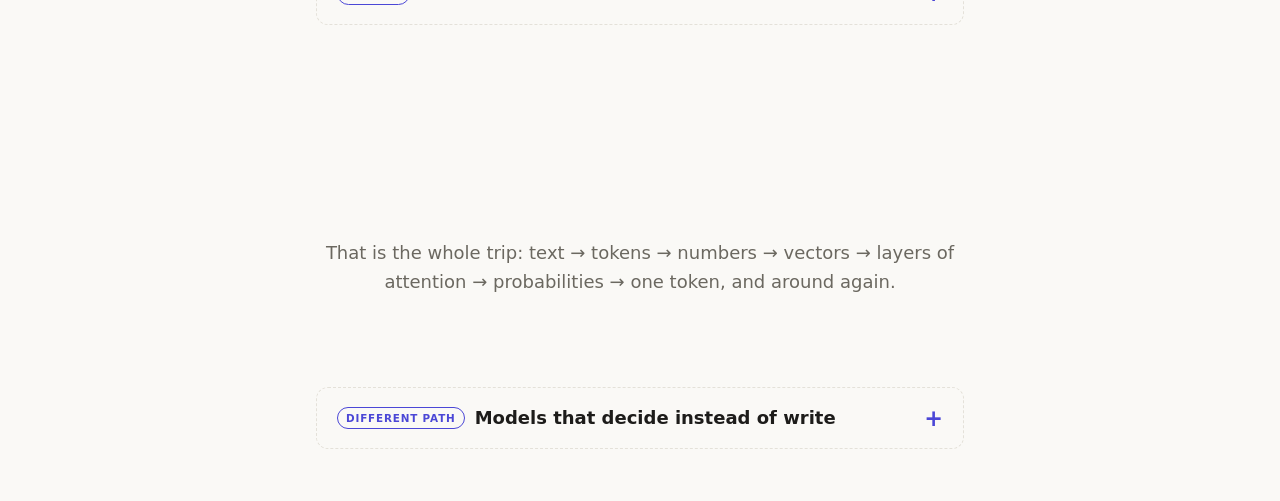
==== commit a09603cd: "feat(nav): add scheme and text size controls, fade the step dots - Reduce the search entry in the me" ====
--- a/index.html
+++ b/index.html
@@ -21,10 +21,11 @@
   <link rel="alternate" hreflang="fr" href="https://mon3yp3nny.github.io/llm-course/fr/">
   <link rel="alternate" hreflang="x-default" href="https://mon3yp3nny.github.io/llm-course/">
   <link rel="icon" href="data:image/svg+xml,%3Csvg xmlns='http://www.w3.org/2000/svg' viewBox='0 0 32 32'%3E%3Ccircle cx='16' cy='16' r='15' fill='%234b47d6'/%3E%3Cpath d='M12.5 9.5v13l11-6.5z' fill='%23faf9f6'/%3E%3C/svg%3E">
-  <!-- Steps start out invisible and fade in only when scripts run; without them every tab is shown in full. -->
-  <script>document.documentElement.classList.add('js')</script>
+  <!-- Steps start out invisible and fade in only when scripts run; without them every tab is shown in full.
+       A scheme or text size chosen earlier is set here, before the first paint. -->
+  <script>{ const root = document.documentElement; root.classList.add('js'); try { root.dataset.theme = localStorage.getItem('theme') || ''; root.dataset.text = localStorage.getItem('text') || ''; } catch { /* storage refused */ } }</script>
   <link rel="stylesheet" href="style.css">
-  <noscript><style>.view[hidden] { display: block; } .menu[hidden] { display: block; } .rail, .menu-open, .search-open, .toggle-extras, #view-search { display: none !important; }</style></noscript>
+  <noscript><style>.view[hidden] { display: block; } .menu[hidden] { display: block; } .rail, .menu-open, .search-open, .theme-open, .text-open, .toggle-extras, #view-search { display: none !important; }</style></noscript>
 </head>
 <body>
   <a class="skip" href="#content">Skip to content</a>
@@ -35,8 +36,21 @@
     <div class="menu-top">
       <a class="search-open" id="search-open" href="#view-search" aria-label="Search this guide" title="Search ( / )">
         <svg viewBox="0 0 20 20" aria-hidden="true"><circle cx="8.5" cy="8.5" r="5.5"/><line x1="12.7" y1="12.7" x2="17" y2="17"/></svg>
-        <span>Search</span>
       </a>
+      <button type="button" class="theme-open" id="theme-open" aria-label="Switch between light and dark" title="Switch between light and dark">
+        <svg class="sun" viewBox="0 0 20 20" aria-hidden="true"><circle cx="10" cy="10" r="3.5"/><path d="M10 2.5v1.5M10 16v1.5M2.5 10H4M16 10h1.5M4.7 4.7l1.1 1.1M14.2 14.2l1.1 1.1M4.7 15.3l1.1-1.1M14.2 5.8l1.1-1.1"/></svg>
+        <svg class="moon" viewBox="0 0 20 20" aria-hidden="true"><path d="M16.5 11.6A7 7 0 0 1 8.4 3.5a7 7 0 1 0 8.1 8.1z"/></svg>
+      </button>
+      <div class="sizes">
+        <button type="button" class="text-open" id="text-open" aria-expanded="false" aria-controls="text-list" aria-label="Text size" title="Text size">
+          <svg viewBox="0 0 20 20" aria-hidden="true"><path d="M1.5 16l3.2-8 3.2 8M2.7 13h4M9 16l4.5-12L18 16M10.6 12h5.8"/></svg>
+        </button>
+        <div class="text-list" id="text-list" hidden>
+          <button type="button" data-text="small">Small</button>
+          <button type="button" data-text="">Medium</button>
+          <button type="button" data-text="large">Large</button>
+        </div>
+      </div>
       <nav class="languages" aria-label="Language">
         <button type="button" class="language-open" id="language-open" aria-expanded="false" aria-controls="language-list">EN</button>
         <div class="language-list" id="language-list" hidden>
--- a/style.css
+++ b/style.css
@@ -12,13 +12,17 @@
   --c4: #e3d6fa;
   --neg: #2f7fd1;
   --pos: #d9772b;
+  /* Which symbol the scheme button shows: the scheme it switches to. */
+  --sun: none;
+  --moon: block;
   --mono: ui-monospace, "SF Mono", Menlo, Consolas, monospace;
   /* Scrollbars, sliders and other parts the browser draws follow the scheme too. */
   color-scheme: light dark;
 }
 
+/* Dark follows the device, unless the scheme button in the menu has chosen one. */
 @media (prefers-color-scheme: dark) {
-  :root {
+  :root:not([data-theme="light"]) {
     --bg: #151517;
     --surface: #1e1e22;
     --text: #ecebe7;
@@ -32,15 +36,44 @@
     --c4: #44357a;
     --neg: #4d9be8;
     --pos: #e8914a;
+    --sun: block;
+    --moon: none;
   }
 }
 
+/* The same values again for a chosen dark scheme: keep the two lists alike. */
+:root[data-theme="dark"] {
+  --bg: #151517;
+  --surface: #1e1e22;
+  --text: #ecebe7;
+  --muted: #9a978f;
+  --border: #2f2f35;
+  --accent: #9d9aff;
+  --c0: #5c4320;
+  --c1: #24503a;
+  --c2: #2a3d70;
+  --c3: #5e2c45;
+  --c4: #44357a;
+  --neg: #4d9be8;
+  --pos: #e8914a;
+  --sun: block;
+  --moon: none;
+  color-scheme: dark;
+}
+
+:root[data-theme="light"] { color-scheme: light; }
+
 * { box-sizing: border-box; }
+
+/* The text sizes offered in the menu, beside the usual one; every size on the
+   page is measured from this one. */
+:root[data-text="small"] { font-size: 87.5%; }
+:root[data-text="large"] { font-size: 115%; }
 
 html {
   scroll-behavior: smooth;
   /* A jump or a Tab press never ends underneath the fixed tabs. */
-  scroll-padding-top: 64px;
+  scroll-padding-top: 72px;
   -webkit-text-size-adjust: 100%;
   text-size-adjust: 100%;
 }
@@ -159,11 +192,18 @@
 }
 
 /* Menu: one button in the top left corner opens a panel with the tabs, the
-   search and the languages. */
+   search, the scheme, the text size and the languages. */
 .menu-open,
-.search-open {
+.search-open,
+.theme-open,
+.text-open {
   display: flex;
   align-items: center;
+  justify-content: center;
+  width: 36px;
+  height: 36px;
+  padding: 0;
+  border-radius: 50%;
   background: var(--surface);
   color: var(--muted);
   border: 1px solid var(--border);
@@ -175,25 +215,30 @@
   top: 12px;
   left: 12px;
   z-index: 6;
-  justify-content: center;
-  width: 36px;
-  height: 36px;
-  padding: 0;
-  border-radius: 50%;
+  /* The size a finger needs. */
+  width: 44px;
+  height: 44px;
 }
 
 .menu-open:focus-visible,
 .menu-open[aria-expanded="true"],
-.search-open:focus-visible { color: var(--accent); border-color: var(--accent); }
+.search-open:focus-visible,
+.theme-open:focus-visible,
+.text-open:focus-visible,
+.text-open[aria-expanded="true"] { color: var(--accent); border-color: var(--accent); }
 
 /* Hover styles only where there is a pointer; on a touch screen they would stick after a tap. */
 @media (hover: hover) {
   .menu-open:hover,
-  .search-open:hover { color: var(--accent); border-color: var(--accent); }
+  .search-open:hover,
+  .theme-open:hover,
+  .text-open:hover { color: var(--accent); border-color: var(--accent); }
 }
 
 .menu-open svg,
-.search-open svg {
+.search-open svg,
+.theme-open svg,
+.text-open svg {
   width: 16px;
   height: 16px;
   flex: none;
@@ -201,11 +246,23 @@
   stroke: currentColor;
   stroke-width: 2;
   stroke-linecap: round;
-}
+  stroke-linejoin: round;
+}
+
+.menu-open svg {
+  width: 20px;
+  height: 20px;
+}
+
+/* Two letters in one symbol: thinner lines keep them apart. */
+.text-open svg { stroke-width: 1.6; }
+
+.theme-open .sun { display: var(--sun); }
+.theme-open .moon { display: var(--moon); }
 
 .menu {
   position: fixed;
-  top: 56px;
+  top: 64px;
   left: 12px;
   z-index: 6;
   display: flex;
@@ -213,7 +270,7 @@
   gap: 10px;
   width: 240px;
   max-width: calc(100vw - 24px);
-  max-height: calc(100dvh - 68px);
+  max-height: calc(100dvh - 76px);
   overflow-y: auto;
   overscroll-behavior: contain;
   padding: 10px;
@@ -225,7 +282,7 @@
 
 .menu[hidden] { display: none; }
 
-/* The first row: the search, and beside it the language. */
+/* The first row: the search, the scheme and the text size, and at its end the language. */
 .menu-top {
   display: flex;
   gap: 6px;
@@ -235,6 +292,13 @@
   display: flex;
   flex-direction: column;
   gap: 2px;
+}
+
+/* A line sets the parts off from the row above them. */
+.tabs::before {
+  content: "";
+  margin: 0 12px 8px;
+  border-top: 1px solid var(--border);
 }
 
 .tabs a {
@@ -272,21 +336,14 @@
 
 .step a { color: var(--accent); }
 
-/* In the menu the way to the search looks like its field. */
-.search-open {
-  flex: 1;
-  gap: 8px;
-  text-decoration: none;
-  min-width: 0;
-  padding: 7px 12px;
-  border-radius: 99px;
-  font: inherit;
-  font-size: 0.85rem;
-  font-weight: 600;
-}
-
 /* Language: a button shows the current one and opens a list of the others. */
-.languages { position: relative; }
+.languages {
+  position: relative;
+  margin-left: auto;
+}
+
+/* Text size: its button opens a list in the same way. */
+.sizes { position: relative; }
 
 .language-open {
   height: 100%;
@@ -314,7 +371,8 @@
 .language-open:focus-visible,
 .language-open[aria-expanded="true"] { color: var(--accent); border-color: var(--accent); }
 
-.language-list {
+.language-list,
+.text-list {
   position: absolute;
   top: calc(100% + 6px);
   right: 0;
@@ -329,10 +387,28 @@
   box-shadow: 0 8px 24px rgb(0 0 0 / 0.12);
 }
 
+.text-list {
+  right: auto;
+  left: 0;
+}
+
 .language-list[hidden],
+.text-list[hidden],
 .language-list a[aria-current="true"] { display: none; }
 
-.language-list a {
+.text-list button {
+  background: none;
+  border: 0;
+  font: inherit;
+  text-align: left;
+  cursor: pointer;
+}
+
+/* The size in use is marked, not left out: all three stay in their order. */
+.text-list button[aria-current="true"] { color: var(--accent); }
+
+.language-list a,
+.text-list button {
   padding: 5px 12px;
   border-radius: 99px;
   color: var(--muted);
@@ -341,14 +417,16 @@
   text-decoration: none;
 }
 
-.language-list a:focus-visible {
+.language-list a:focus-visible,
+.text-list button:focus-visible {
   outline: 2px solid var(--accent);
   outline-offset: 2px;
 }
 
 @media (hover: hover) {
   .language-open:hover { color: var(--accent); border-color: var(--accent); }
-  .language-list a:hover { color: var(--accent); }
+  .language-list a:hover,
+  .text-list button:hover { color: var(--accent); }
 }
 
 /* Search: a part of its own, reached from the menu. It looks through every
@@ -1456,7 +1534,7 @@
 
 .time-bar {
   position: sticky;
-  top: 56px;
+  top: 64px;
   z-index: 4;
   display: flex;
   align-items: baseline;
@@ -1800,8 +1878,8 @@
 
 .alt-path { padding-bottom: 4vh; }
 
-/* Glossary: a compact reference list. It is wider than the text column and
-   flows into as many columns as fit. */
+/* Glossary: a reference list. It is wider than the text column and flows
+   into two columns where they fit. */
 .glossary {
   position: relative;
   left: 50%;
@@ -1811,15 +1889,13 @@
 }
 
 .glossary dl {
-  columns: 270px 3;
-  column-gap: 32px;
+  columns: 340px 2;
+  column-gap: 40px;
   margin: 20px 0 0;
-  font-size: 0.82rem;
-  line-height: 1.45;
 }
 
 .glossary dl > div {
-  margin: 0 0 9px;
+  margin: 0 0 14px;
   break-inside: avoid;
 }
 
@@ -1839,12 +1915,13 @@
 
 .glossary a {
   color: var(--accent);
-  font-size: 0.72rem;
+  font-size: 0.85em;
   font-weight: 600;
   white-space: nowrap;
 }
 
-/* Side rail */
+/* Side rail. It shows while the page moves and fades away when it rests;
+   the pointer or the Tab key brings it back. */
 .rail {
   position: fixed;
   top: 50%;
@@ -1853,6 +1930,20 @@
   display: flex;
   flex-direction: column;
   gap: 10px;
+  opacity: 0;
+  transition: opacity 0.4s;
+}
+
+.rail.moving,
+.rail:focus-within { opacity: 1; }
+
+@media (hover: hover) {
+  .rail:hover { opacity: 1; }
+}
+
+/* On a touch screen nothing shows a hidden dot first, so it cannot be tapped by accident. */
+@media (hover: none) {
+  .rail:not(.moving) { pointer-events: none; }
 }
 
 .rail a {
@@ -1918,7 +2009,7 @@
   html { scroll-behavior: auto; }
   .js .step { opacity: 1; transform: none; transition: none; }
   .scroll-hint { animation: none; }
-  .bar-fill, .chip, .event::after, .rail .dot, .rail .label, #neural-net line { transition: none; }
+  .bar-fill, .chip, .event::after, .rail, .rail .dot, .rail .label, #neural-net line { transition: none; }
 }
 
 /* Windows high-contrast mode drops background colours, so whatever is shown
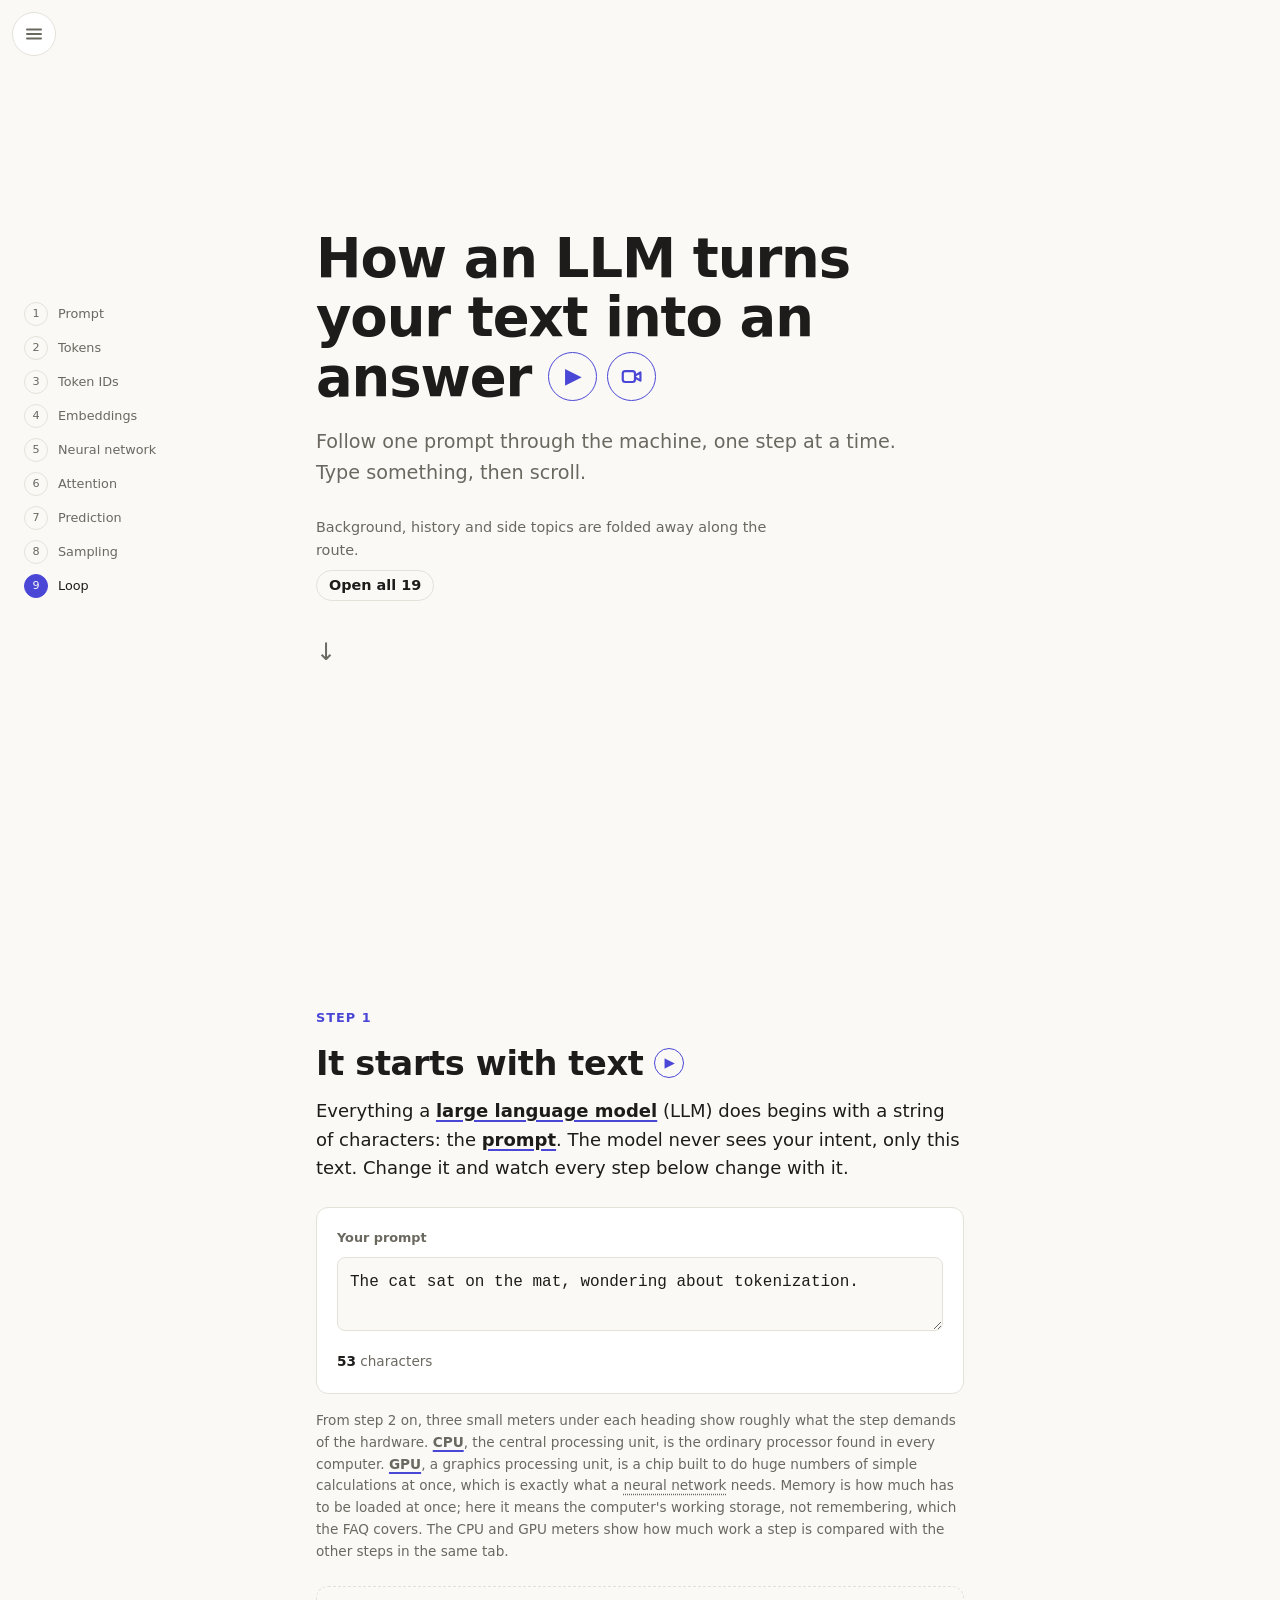
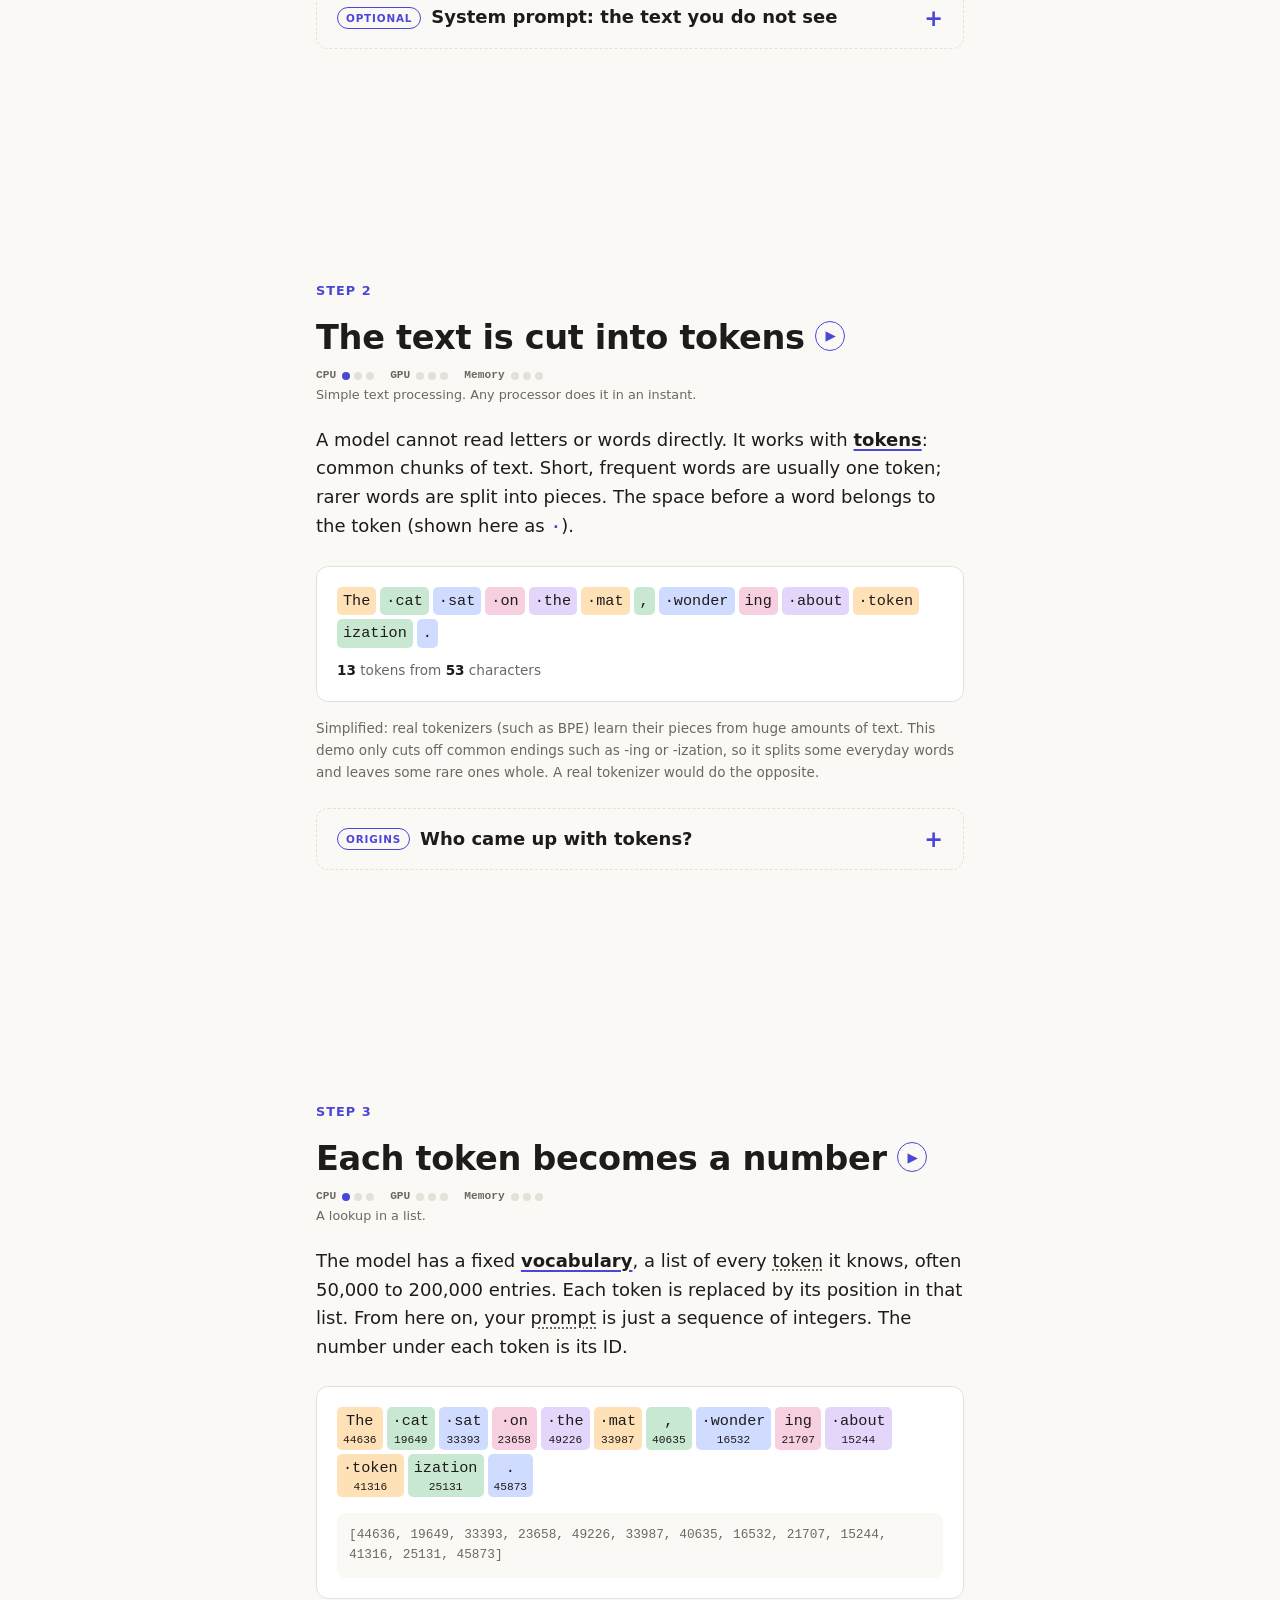
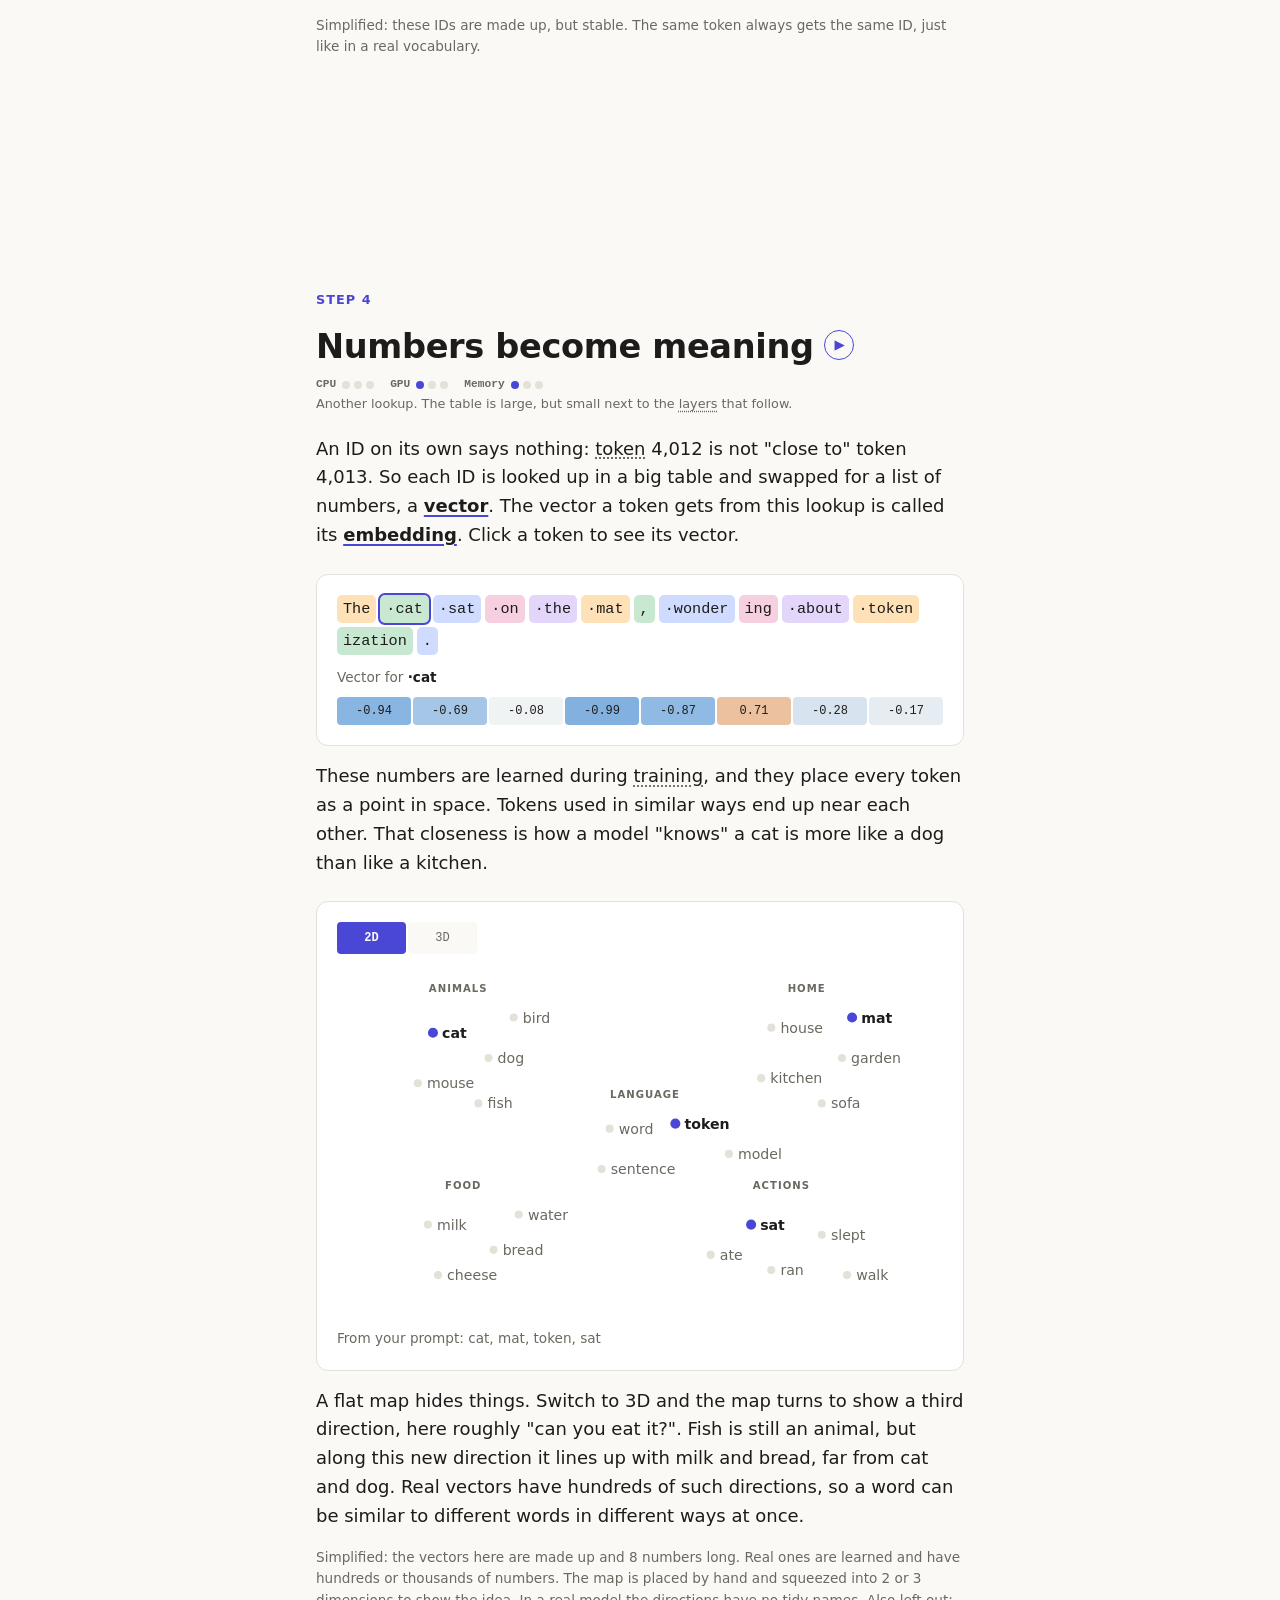
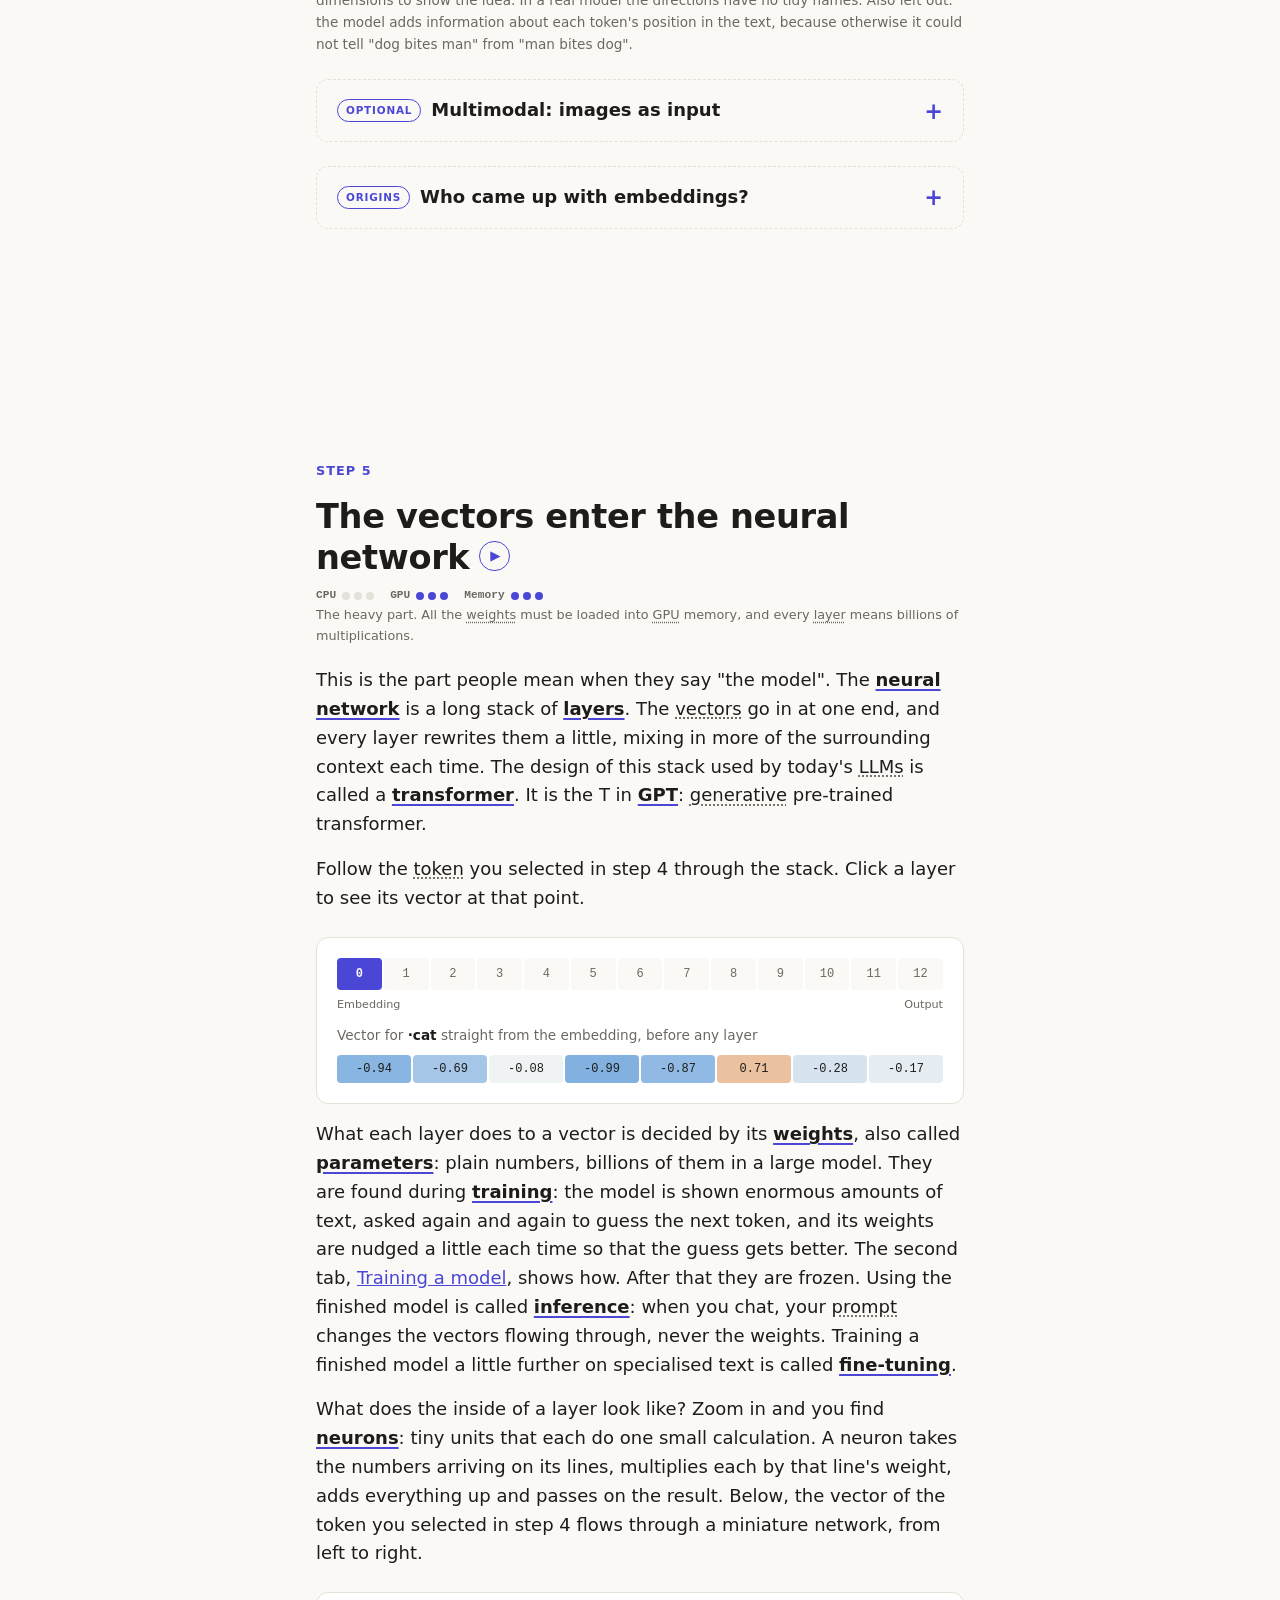
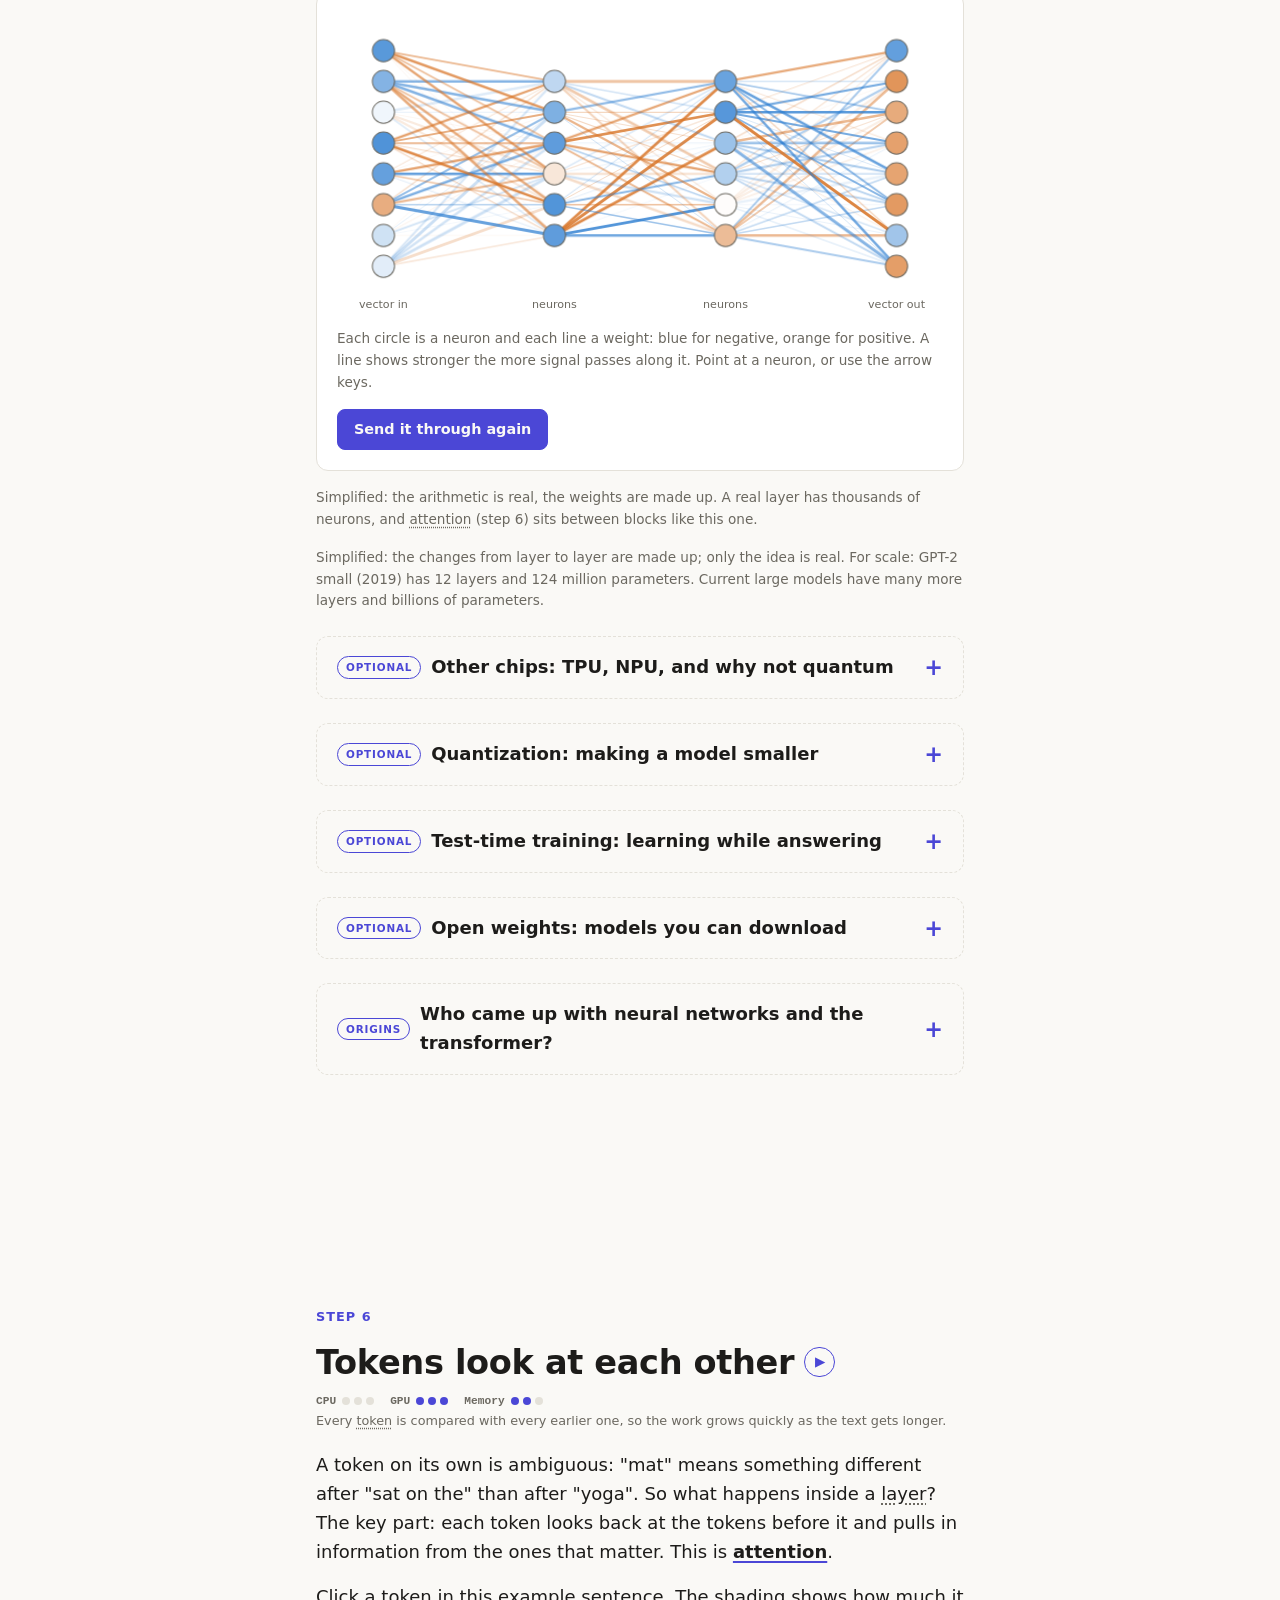
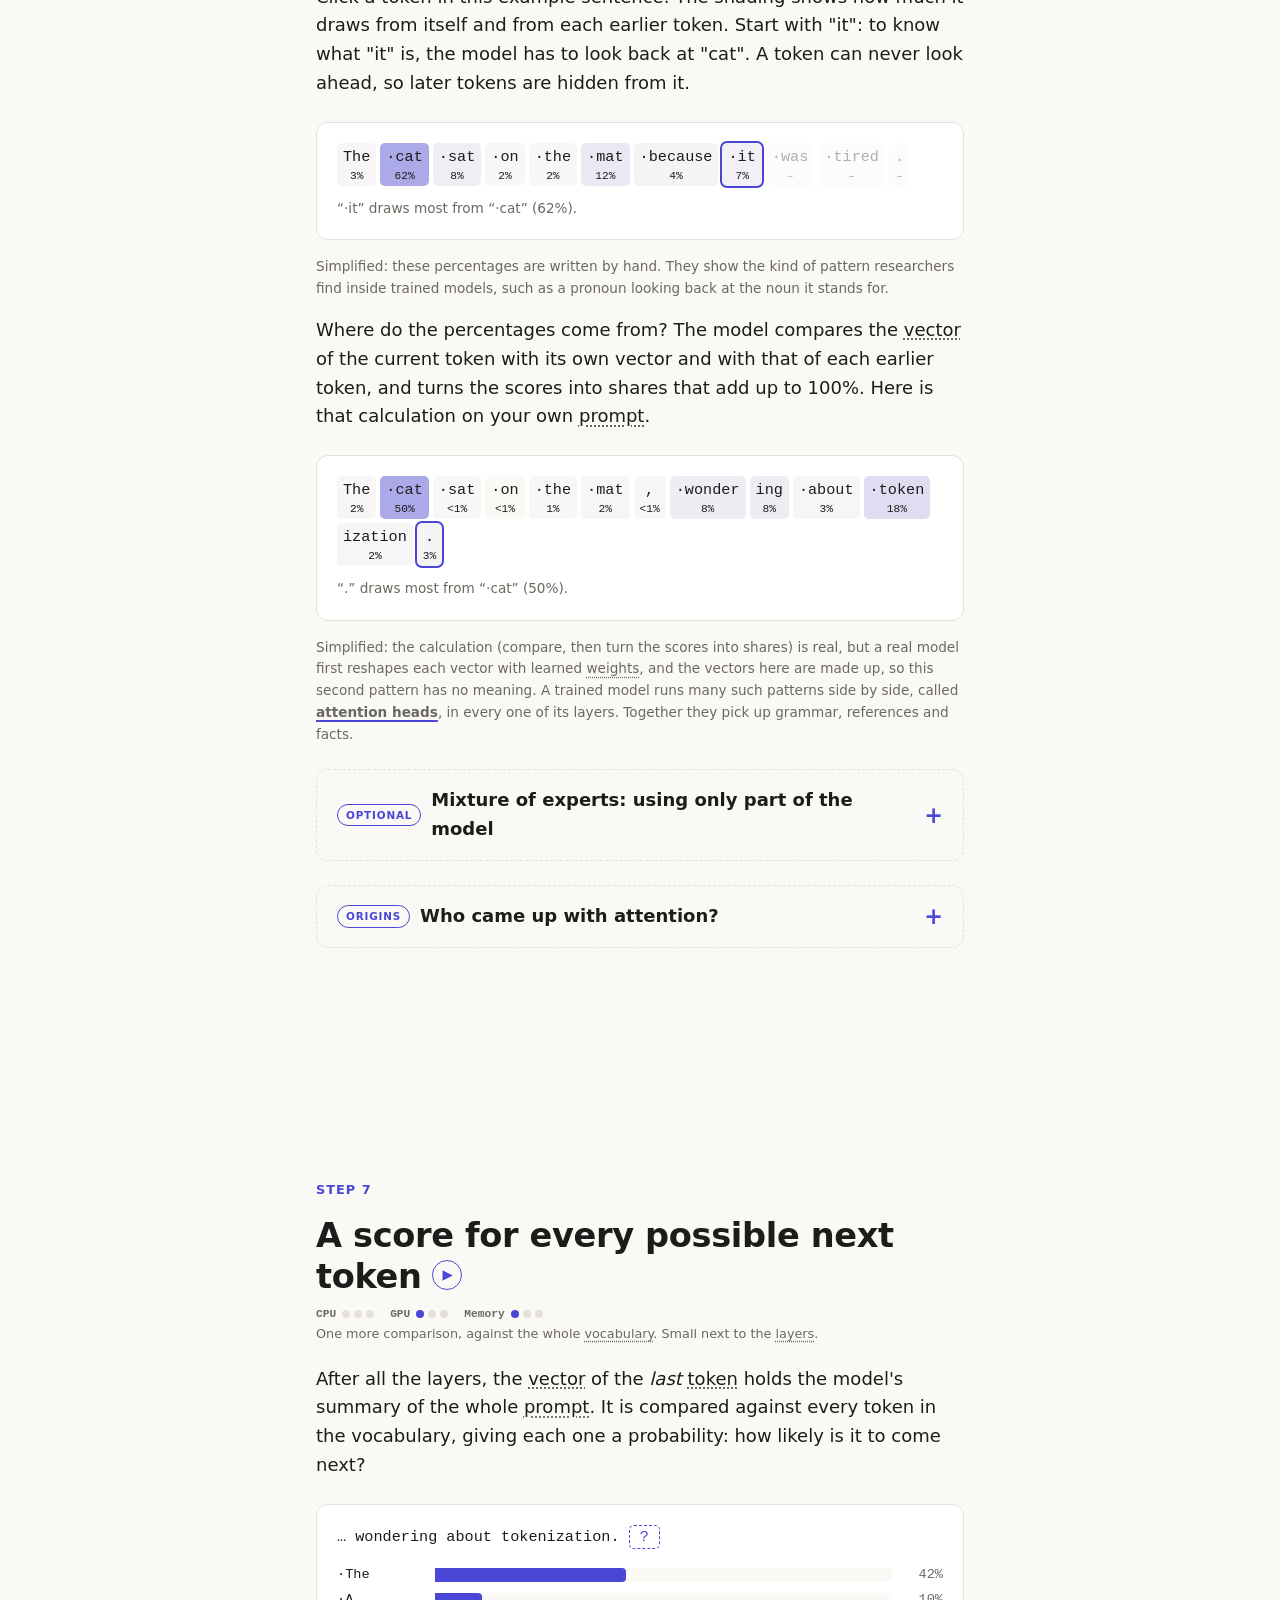
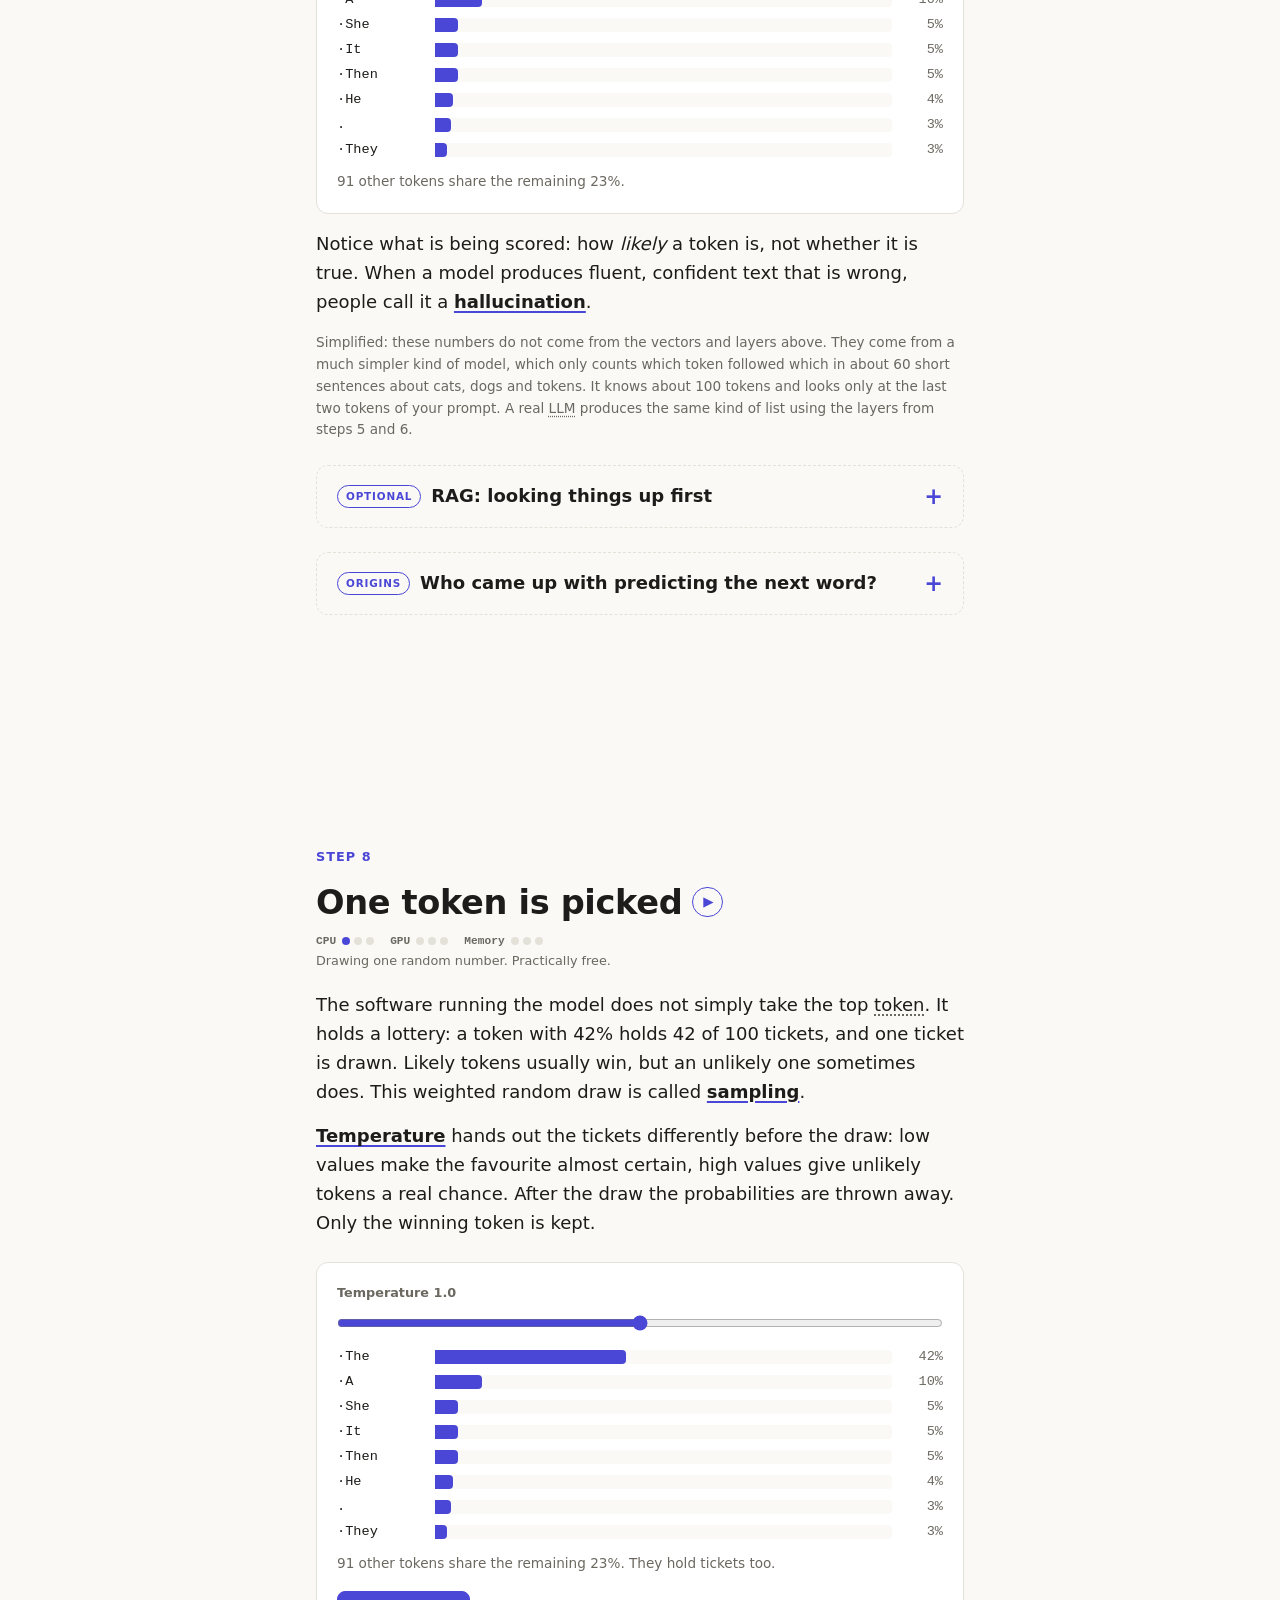
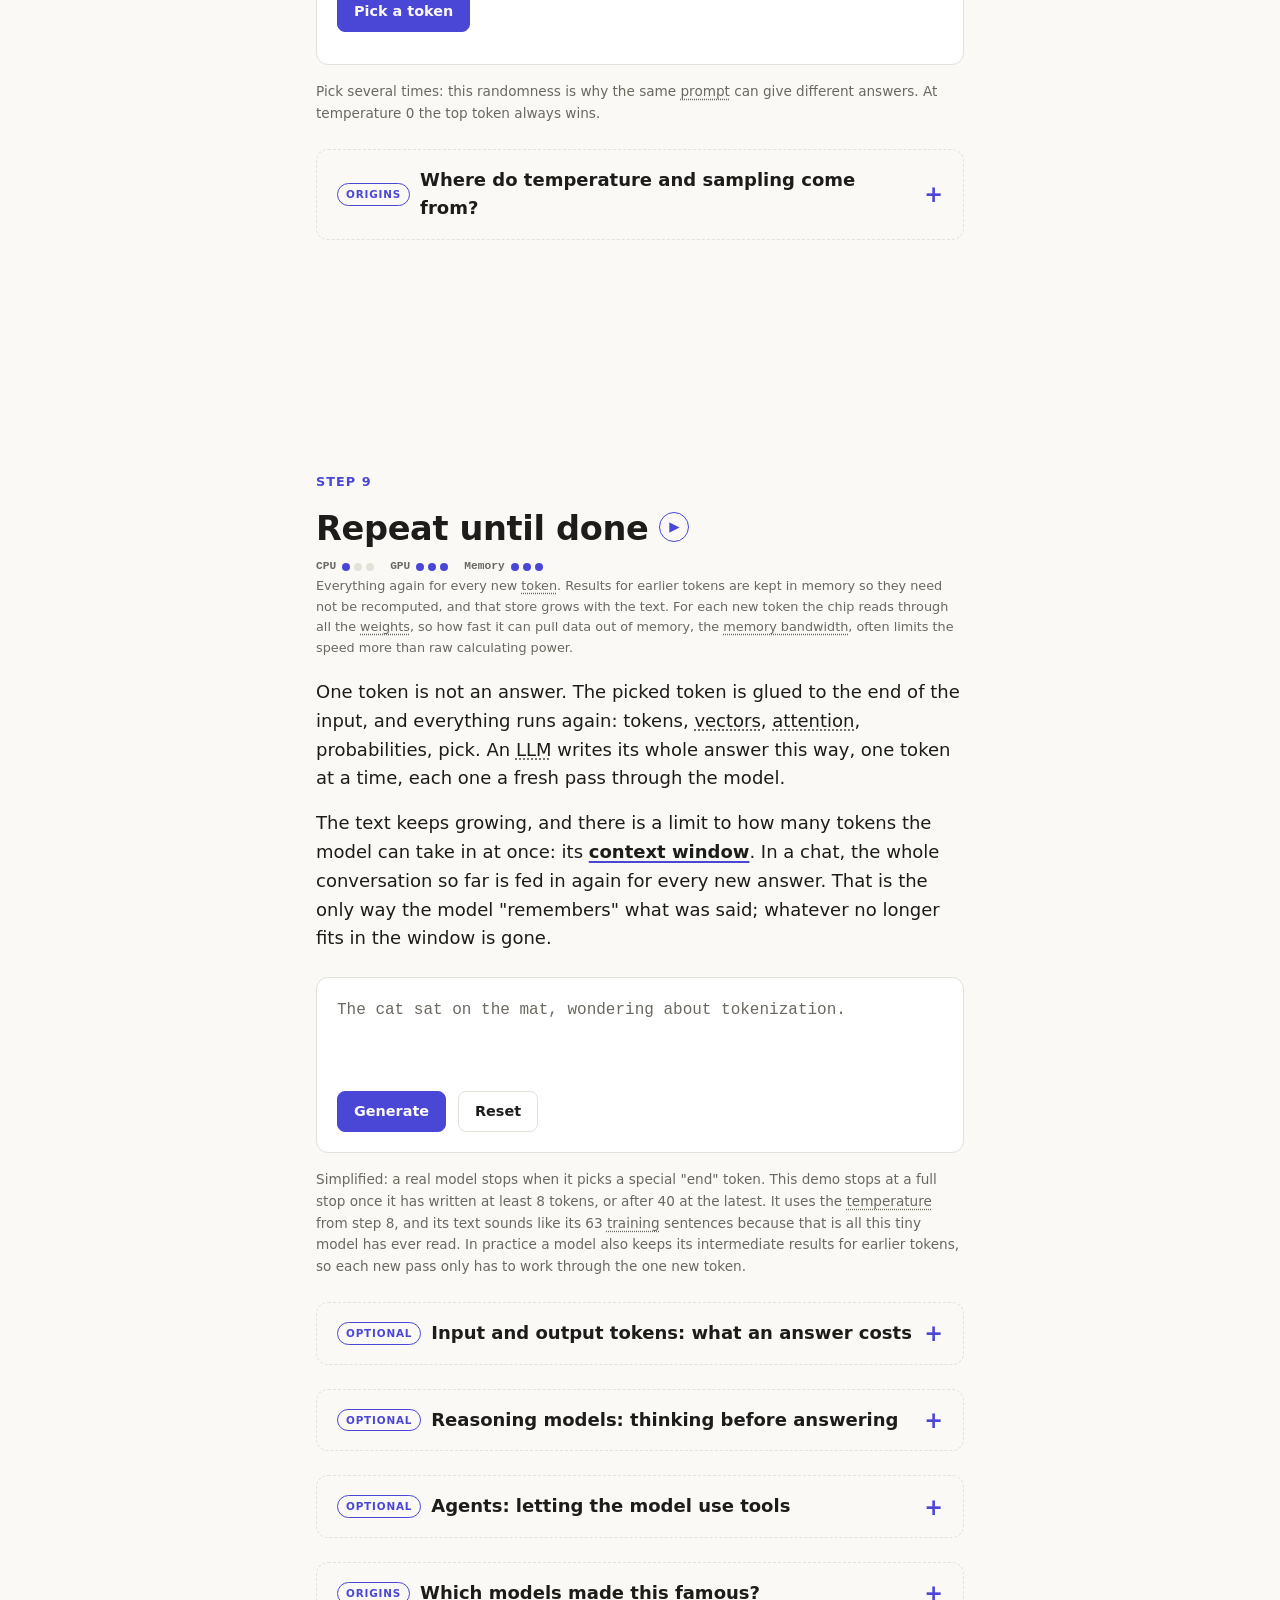
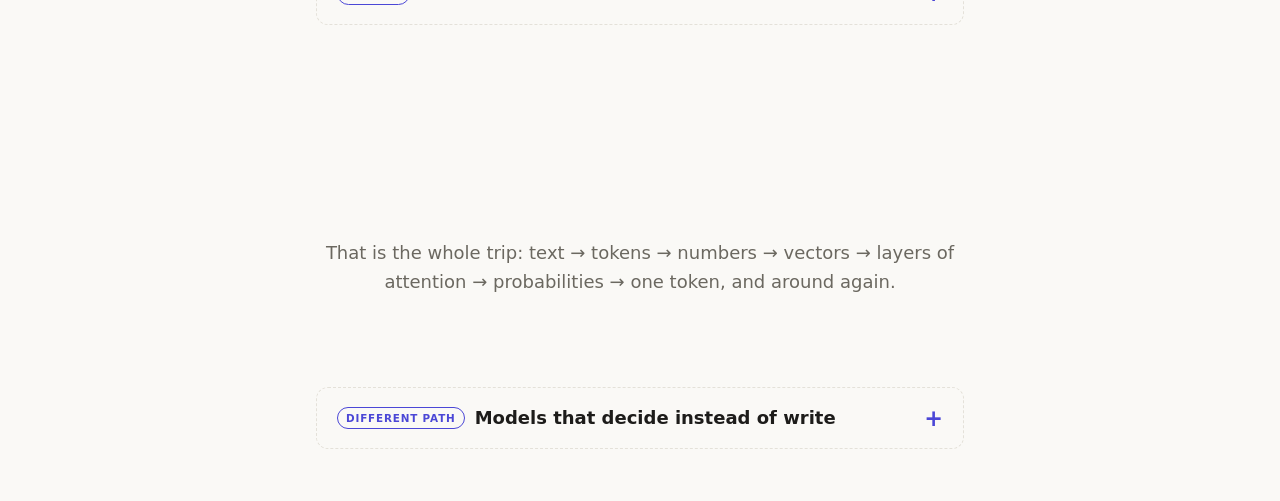
==== commit 024877f1: "feat(film): add a short animated film of the first part, in German - de/film.html fills the window w" ====
--- a/index.html
+++ b/index.html
@@ -71,6 +71,7 @@
       <a href="#view-faq">FAQ</a>
       <a href="#view-quotes">Quotes</a>
       <a href="#view-glossary" class="aside">Glossary</a>
+      <a href="de/film.html#play" hreflang="de">Short film (in German)</a>
     </nav>
   </div>
   <nav class="rail" aria-label="Steps"></nav>
@@ -78,7 +79,7 @@
   <main id="content" tabindex="-1">
     <div class="view" id="view-use">
     <header class="hero">
-      <h1>How an LLM turns your text into an answer</h1>
+      <h1>How an LLM turns your text into an answer <a class="watch" href="de/film.html#play" hreflang="de" aria-label="Watch the short film (in German)" title="Watch the short film (in German)"><svg viewBox="0 0 20 20" aria-hidden="true"><rect x="3.5" y="6" width="9" height="8" rx="1.8"/><path d="M12.5 9.3l4-2.3v6l-4-2.3"/></svg></a></h1>
       <p class="lead">
         Follow one prompt through the machine, one step at a time.
         Type something, then scroll.
--- a/style.css
+++ b/style.css
@@ -169,6 +169,43 @@
   outline-offset: 2px;
 }
 
+/* The link to the film, beside the play button and of its size. */
+.watch {
+  display: inline-grid;
+  place-items: center;
+  width: 0.9em;
+  height: 0.9em;
+  margin-left: 0.2em;
+  color: var(--accent);
+  border: 1.5px solid var(--accent);
+  border-radius: 50%;
+  vertical-align: middle;
+  position: relative;
+  top: -0.09em;
+}
+
+.watch svg {
+  width: 0.5em;
+  height: 0.5em;
+  fill: none;
+  stroke: currentColor;
+  stroke-width: 1.6;
+  stroke-linecap: round;
+  stroke-linejoin: round;
+}
+
+.watch:focus-visible {
+  outline: 2px solid var(--accent);
+  outline-offset: 2px;
+}
+
+@media (hover: hover) {
+  .watch:hover {
+    background: var(--accent);
+    color: var(--bg);
+  }
+}
+
 /* A recording that would not play: the ring is broken until the next try. */
 .listen.failed { border-style: dashed; }
 
@@ -2030,7 +2067,7 @@
 
 /* On paper: everything visible, nothing fixed, no empty pages. */
 @media print {
-  .menu-open, .menu, .rail, .skip, .scroll-hint, .listen, .toggle-extras, .time-bar, .tooltip { display: none !important; }
+  .menu-open, .menu, .rail, .skip, .scroll-hint, .listen, .watch, .toggle-extras, .time-bar, .tooltip { display: none !important; }
   .hero { min-height: 0; padding: 24px 0; }
   .step { min-height: 0; padding: 16px 0; }
   .step, .event { opacity: 1 !important; transform: none !important; transition: none !important; }
